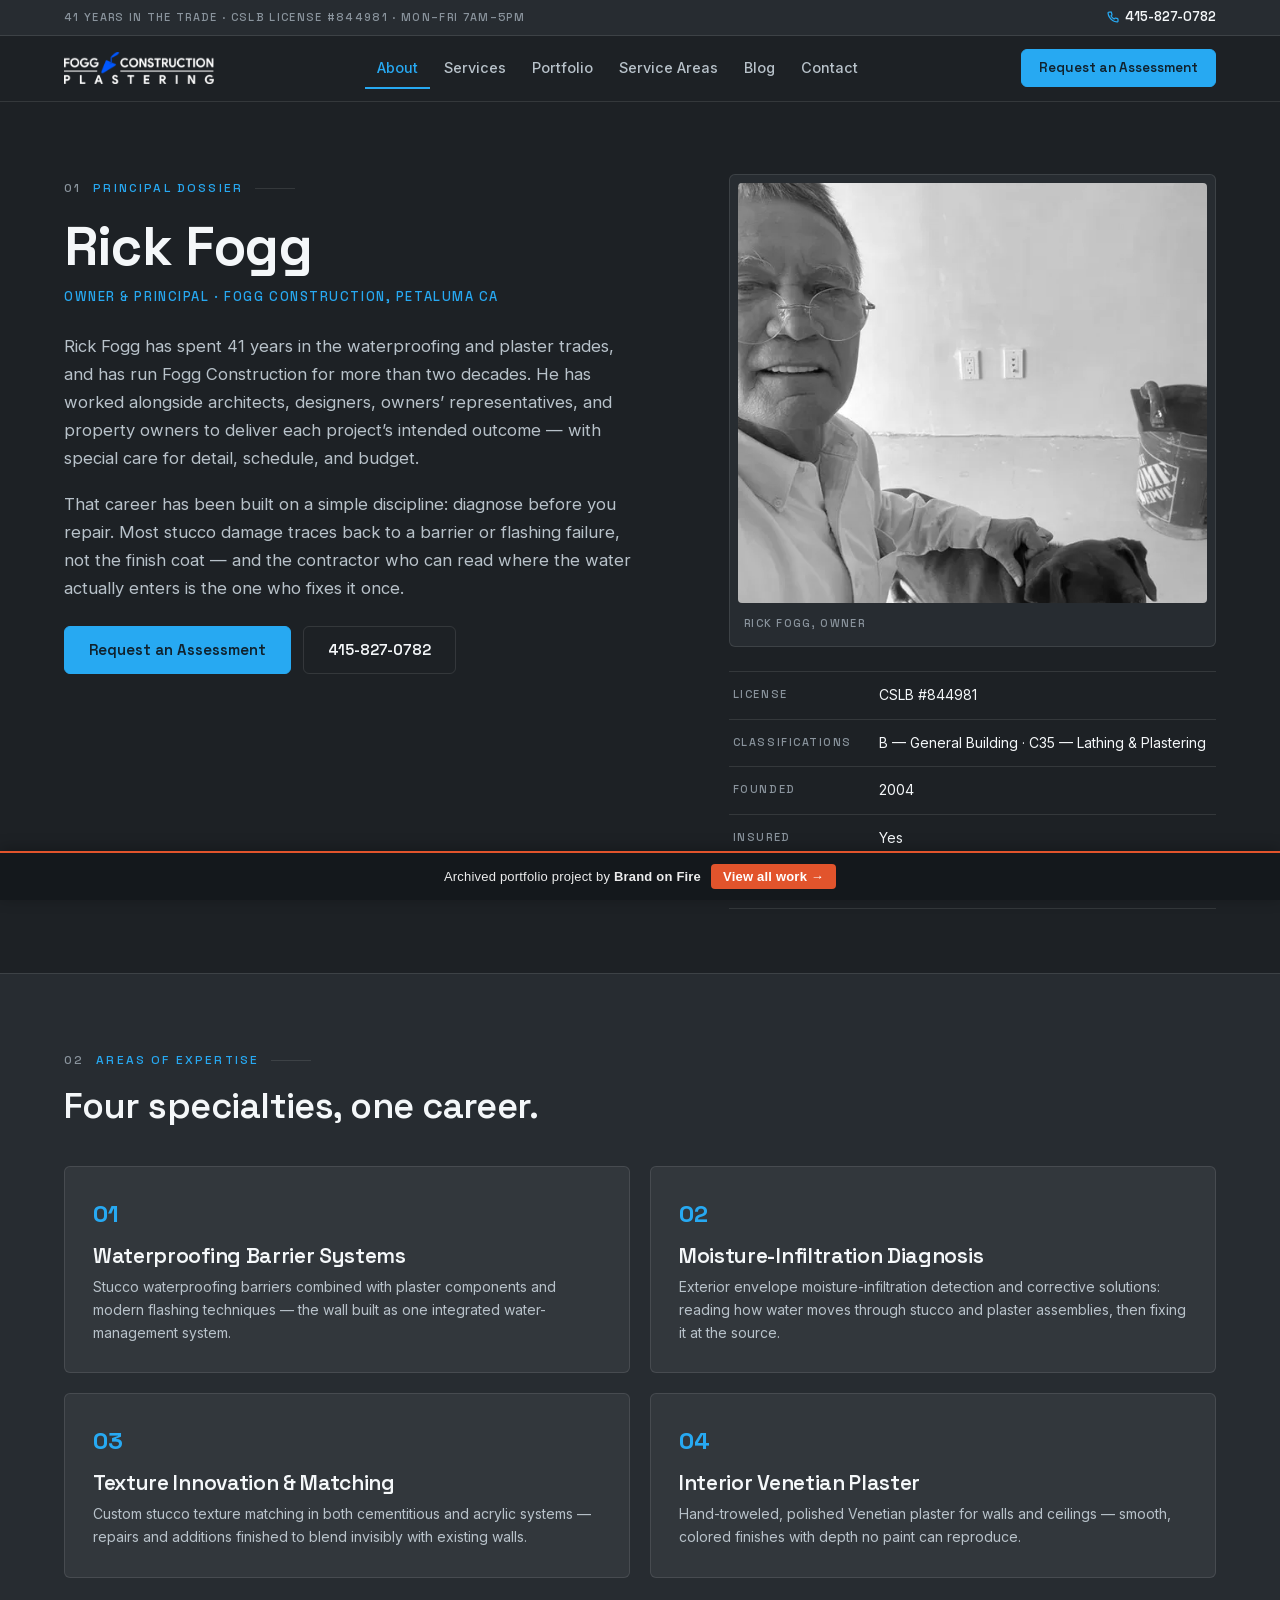
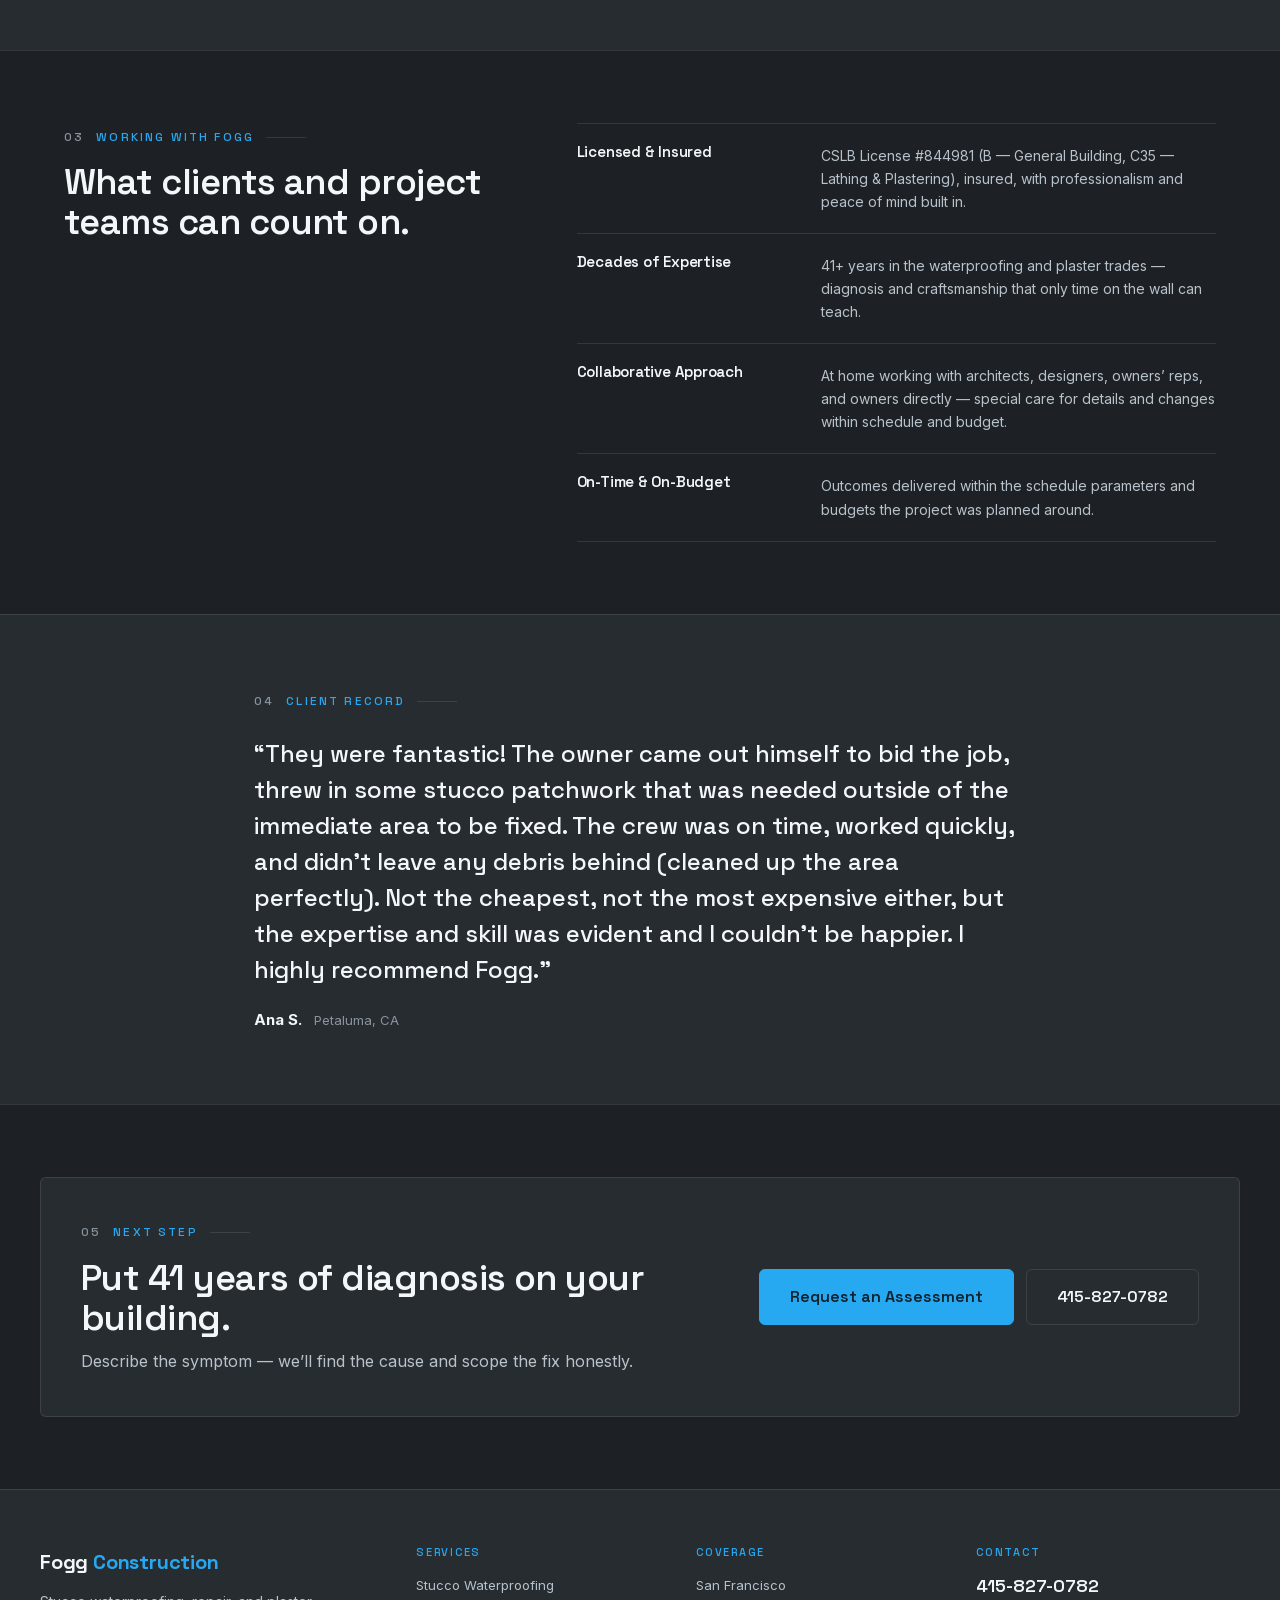
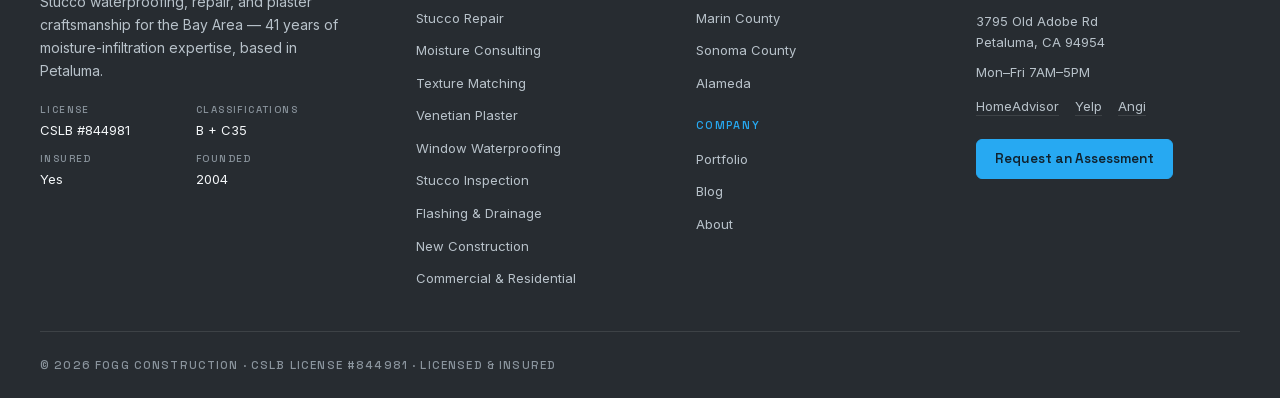
==== about/index.html @ 20ba847b "Lightweight pixel-faithful portfolio snapshot (used-CSS, WebP, no 3rd-party)" ====
<!doctype html><html lang="en" data-bofp="0"><head><meta charset="utf-8"><meta name="viewport" content="width=device-width,initial-scale=1"><title>About Rick Fogg — 41 Years in Waterproofing &amp; Plaster | Fogg Construction | Petaluma &amp; North Bay</title><meta name="description" content="Rick Fogg has spent 41 years in the waterproofing and plaster trades, leading Fogg Construction in Petaluma since 2004. CSLB #844981. Call 415-827-0782."><link rel="canonical" href="/about/"><meta name="robots" content="index, follow, max-image-preview:large, max-snippet:-1, max-video-preview:-1"><meta property="og:type" content="website"><meta property="og:title" content="About Rick Fogg — 41 Years in Waterproofing &amp; Plaster | Fogg Construction | Petaluma &amp; North Bay"><meta property="og:description" content="Rick Fogg has spent 41 years in the waterproofing and plaster trades, leading Fogg Construction in Petaluma since 2004. CSLB #844981. Call 415-827-0782."><meta property="og:url" content="/about/"><meta property="og:site_name" content="Fogg Construction"><meta property="og:image" content="/assets/images/og-default.jpg"><meta property="og:locale" content="en_US"><meta name="twitter:card" content="summary_large_image"><meta name="twitter:title" content="About Rick Fogg — 41 Years in Waterproofing &amp; Plaster | Fogg Construction | Petaluma &amp; North Bay"><meta name="twitter:description" content="Rick Fogg has spent 41 years in the waterproofing and plaster trades, leading Fogg Construction in Petaluma since 2004. CSLB #844981. Call 415-827-0782."><meta name="twitter:image" content="/assets/images/og-default.jpg"><meta name="geo.region" content="US-CA"><meta name="geo.placename" content="Petaluma, Sonoma County, CA"><meta name="geo.position" content="38.253215;-122.567448"><meta name="ICBM" content="38.253215, -122.567448"><link rel="icon" type="image/svg+xml" href="/favicon.svg"><link rel="icon" type="image/png" href="/favicon.png"><link rel="apple-touch-icon" href="/favicon.png"><link rel="manifest" href="/manifest.json"><meta name="theme-color" content="#32373c"><link rel="stylesheet" href="../style.css"><style>[data-bofp="0"]{background-color:#1d2125!important}[data-bofp="1"]{background-color:#1d2125!important;color:#b8c2ca!important}[data-bofp="2"]{background-color:#1d2125!important;color:#b8c2ca!important}[data-bofp="3"]{background-color:#1d2125!important;color:#b8c2ca!important}[data-bofp="4"]{background-color:#272c31!important;color:#b8c2ca!important}[data-bofp="5"]{background-color:#272c31!important;color:#b8c2ca!important}[data-bofp="6"]{background-color:#272c31!important;color:#b8c2ca!important}[data-bofp="7"]{background-color:#272c31!important;color:#b8c2ca!important}</style><meta name="robots" content="noindex, nofollow"></head> <body data-bofp="1"> <a class="sr-only" href="#content">Skip to content</a> <header class="hb" id="hb" data-astro-cid-hc4cwfqd="" data-bofp="2"> <div class="hb-util" data-astro-cid-hc4cwfqd=""> <div class="hb-util-inner" data-astro-cid-hc4cwfqd=""> <p class="hb-util-meta" data-astro-cid-hc4cwfqd="">41 Years in the Trade · CSLB License #844981 · Mon–Fri 7AM–5PM</p> <a class="hb-util-phone" href="tel:+14158270782" data-astro-cid-hc4cwfqd=""> <svg width="12" height="12" viewBox="0 0 24 24" fill="none" stroke="currentColor" stroke-width="2.5" aria-hidden="true" data-astro-cid-hc4cwfqd=""><path d="M22 16.92v3a2 2 0 0 1-2.18 2 19.79 19.79 0 0 1-8.63-3.07 19.5 19.5 0 0 1-6-6 19.79 19.79 0 0 1-3.07-8.67A2 2 0 0 1 4.11 2h3a2 2 0 0 1 2 1.72 12.84 12.84 0 0 0 .7 2.81 2 2 0 0 1-.45 2.11L8.09 9.91a16 16 0 0 0 6 6l1.27-1.27a2 2 0 0 1 2.11-.45 12.84 12.84 0 0 0 2.81.7A2 2 0 0 1 22 16.92z" data-astro-cid-hc4cwfqd=""></path></svg> 415-827-0782 </a> </div> </div> <div class="hb-main" data-astro-cid-hc4cwfqd="" data-bofp="3"> <div class="hb-inner" data-astro-cid-hc4cwfqd=""> <a href="../index.html" class="hb-logo" aria-label="Fogg Construction — home" data-astro-cid-hc4cwfqd=""> <img src="../_a/aed684697bbf.svg" alt="Fogg Construction" width="150" height="32" data-astro-cid-hc4cwfqd="" decoding="sync"> </a> <nav class="hb-nav" aria-label="Primary" data-astro-cid-hc4cwfqd=""> <a href="../about/index.html" class="is-active" aria-current="page" data-astro-cid-hc4cwfqd="">About</a><a href="../services/index.html" class="" data-astro-cid-hc4cwfqd="">Services</a><a href="../portfolio/index.html" class="" data-astro-cid-hc4cwfqd="">Portfolio</a><a href="../service-areas/index.html" class="" data-astro-cid-hc4cwfqd="">Service Areas</a><a href="../blog/index.html" class="" data-astro-cid-hc4cwfqd="">Blog</a><a href="../contact/index.html" class="" data-astro-cid-hc4cwfqd="">Contact</a> </nav> <a href="../contact/index.html" class="hb-cta b-btn b-btn--primary" data-astro-cid-hc4cwfqd="">Request an Assessment</a> <button class="hb-burger" id="hb-burger" aria-expanded="false" aria-controls="hb-mobile" aria-label="Open menu" data-astro-cid-hc4cwfqd=""> <span data-astro-cid-hc4cwfqd=""></span><span data-astro-cid-hc4cwfqd=""></span><span data-astro-cid-hc4cwfqd=""></span> </button> </div> </div> <nav class="hb-mobile" id="hb-mobile" hidden="" aria-label="Mobile" data-astro-cid-hc4cwfqd=""> <a href="../index.html" data-astro-cid-hc4cwfqd="">Home</a> <a href="../about/index.html" data-astro-cid-hc4cwfqd="">About</a> <a href="../services/index.html" data-astro-cid-hc4cwfqd="">Services</a> <a class="hb-mobile-sub" href="../services/stucco-waterproofing-moisture-barrier/index.html" data-astro-cid-hc4cwfqd="">· Stucco Waterproofing</a><a class="hb-mobile-sub" href="../services/stucco-repair-restoration/index.html" data-astro-cid-hc4cwfqd="">· Stucco Repair</a><a class="hb-mobile-sub" href="../services/moisture-infiltration-consulting/index.html" data-astro-cid-hc4cwfqd="">· Moisture Consulting</a><a class="hb-mobile-sub" href="../services/custom-stucco-texture-matching/index.html" data-astro-cid-hc4cwfqd="">· Texture Matching</a><a class="hb-mobile-sub" href="../services/venetian-plaster/index.html" data-astro-cid-hc4cwfqd="">· Venetian Plaster</a><a class="hb-mobile-sub" href="../services/window-installation-waterproofing/index.html" data-astro-cid-hc4cwfqd="">· Window Waterproofing</a><a class="hb-mobile-sub" href="#" data-astro-cid-hc4cwfqd="">· Stucco Inspection</a><a class="hb-mobile-sub" href="#" data-astro-cid-hc4cwfqd="">· Flashing &amp; Drainage</a><a class="hb-mobile-sub" href="#" data-astro-cid-hc4cwfqd="">· New Construction</a><a class="hb-mobile-sub" href="#" data-astro-cid-hc4cwfqd="">· Commercial &amp; Residential</a> <a href="../portfolio/index.html" data-astro-cid-hc4cwfqd="">Portfolio</a> <a href="../service-areas/index.html" data-astro-cid-hc4cwfqd="">Service Areas</a> <a href="../blog/index.html" data-astro-cid-hc4cwfqd="">Blog</a> <a href="../contact/index.html" data-astro-cid-hc4cwfqd="">Contact</a> <a class="hb-mobile-cta" href="../contact/index.html" data-astro-cid-hc4cwfqd="">Request an Assessment</a> <a class="hb-mobile-call" href="tel:+14158270782" data-astro-cid-hc4cwfqd="">Call 415-827-0782</a> </nav> </header> <main id="content"> <section class="ab-hero" data-astro-cid-kh7btl4r=""> <div class="b-container ab-hero-grid" data-astro-cid-kh7btl4r=""> <div class="ab-hero-text" data-astro-cid-kh7btl4r=""> <span class="b-label" data-astro-cid-kh7btl4r=""><span class="b-label-num" data-astro-cid-kh7btl4r="">01</span> Principal Dossier</span> <h1 data-astro-cid-kh7btl4r="">Rick Fogg</h1> <p class="ab-role" data-astro-cid-kh7btl4r="">Owner &amp; Principal · Fogg Construction, Petaluma CA</p> <p class="ab-bio" data-astro-cid-kh7btl4r="">Rick Fogg has spent 41 years in the waterproofing and plaster trades, and has run Fogg Construction for more than two decades. He has worked alongside architects, designers, owners’ representatives, and property owners to deliver each project’s intended outcome — with special care for detail, schedule, and budget.</p> <p class="ab-bio" data-astro-cid-kh7btl4r=""> That career has been built on a simple discipline: diagnose before you repair. Most stucco damage traces back to a barrier or flashing failure, not the finish coat — and the contractor who can read where the water actually enters is the one who fixes it once. </p> <div class="ab-hero-actions" data-astro-cid-kh7btl4r=""> <a href="../contact/index.html" class="b-btn b-btn--primary" data-astro-cid-kh7btl4r="">Request an Assessment</a> <a href="tel:+14158270782" class="b-btn b-btn--ghost" data-astro-cid-kh7btl4r="">415-827-0782</a> </div> </div> <div class="ab-hero-side" data-astro-cid-kh7btl4r=""> <figure class="ab-photo b-mono" data-astro-cid-kh7btl4r=""> <img src="../_a/152cc0440d36.webp" alt="Rick Fogg, owner of Fogg Construction, on a job site with his dog in front of a freshly plastered wall" fetchpriority="high" data-astro-cid-kh7btl4r="true" decoding="sync" width="591" height="782"> <figcaption data-astro-cid-kh7btl4r="">Rick Fogg, owner</figcaption> </figure> <dl class="ab-record" data-astro-cid-kh7btl4r=""> <div class="ab-record-row" data-astro-cid-kh7btl4r=""> <dt data-astro-cid-kh7btl4r="">License</dt> <dd data-astro-cid-kh7btl4r="">CSLB #844981</dd> </div><div class="ab-record-row" data-astro-cid-kh7btl4r=""> <dt data-astro-cid-kh7btl4r="">Classifications</dt> <dd data-astro-cid-kh7btl4r="">B — General Building · C35 — Lathing &amp; Plastering</dd> </div><div class="ab-record-row" data-astro-cid-kh7btl4r=""> <dt data-astro-cid-kh7btl4r="">Founded</dt> <dd data-astro-cid-kh7btl4r="">2004</dd> </div><div class="ab-record-row" data-astro-cid-kh7btl4r=""> <dt data-astro-cid-kh7btl4r="">Insured</dt> <dd data-astro-cid-kh7btl4r="">Yes</dd> </div><div class="ab-record-row" data-astro-cid-kh7btl4r=""> <dt data-astro-cid-kh7btl4r="">Hours</dt> <dd data-astro-cid-kh7btl4r="">Mon–Fri 7AM–5PM</dd> </div> </dl> </div> </div> </section> <section class="b-section b-section--line b-section--panel" data-astro-cid-kh7btl4r="" data-bofp="4"> <div class="b-container" data-astro-cid-kh7btl4r=""> <div class="b-sec-head" data-astro-cid-kh7btl4r=""> <span class="b-label" data-astro-cid-kh7btl4r=""><span class="b-label-num" data-astro-cid-kh7btl4r="">02</span> Areas of Expertise</span> <h2 data-astro-cid-kh7btl4r="">Four specialties, one career.</h2> </div> <div class="ab-exp-grid" data-astro-cid-kh7btl4r=""> <article class="ab-exp" data-astro-cid-kh7btl4r=""> <span class="ab-exp-num" data-astro-cid-kh7btl4r="">01</span> <h3 data-astro-cid-kh7btl4r="">Waterproofing Barrier Systems</h3> <p data-astro-cid-kh7btl4r="">Stucco waterproofing barriers combined with plaster components and modern flashing techniques — the wall built as one integrated water-management system.</p> </article><article class="ab-exp" data-astro-cid-kh7btl4r=""> <span class="ab-exp-num" data-astro-cid-kh7btl4r="">02</span> <h3 data-astro-cid-kh7btl4r="">Moisture-Infiltration Diagnosis</h3> <p data-astro-cid-kh7btl4r="">Exterior envelope moisture-infiltration detection and corrective solutions: reading how water moves through stucco and plaster assemblies, then fixing it at the source.</p> </article><article class="ab-exp" data-astro-cid-kh7btl4r=""> <span class="ab-exp-num" data-astro-cid-kh7btl4r="">03</span> <h3 data-astro-cid-kh7btl4r="">Texture Innovation &amp; Matching</h3> <p data-astro-cid-kh7btl4r="">Custom stucco texture matching in both cementitious and acrylic systems — repairs and additions finished to blend invisibly with existing walls.</p> </article><article class="ab-exp" data-astro-cid-kh7btl4r=""> <span class="ab-exp-num" data-astro-cid-kh7btl4r="">04</span> <h3 data-astro-cid-kh7btl4r="">Interior Venetian Plaster</h3> <p data-astro-cid-kh7btl4r="">Hand-troweled, polished Venetian plaster for walls and ceilings — smooth, colored finishes with depth no paint can reproduce.</p> </article> </div> </div> </section> <section class="b-section b-section--line" data-astro-cid-kh7btl4r=""> <div class="b-container ab-why-grid" data-astro-cid-kh7btl4r=""> <div class="ab-why-intro" data-astro-cid-kh7btl4r=""> <span class="b-label" data-astro-cid-kh7btl4r=""><span class="b-label-num" data-astro-cid-kh7btl4r="">03</span> Working With Fogg</span> <h2 data-astro-cid-kh7btl4r="">What clients and project teams can count on.</h2> </div> <div class="ab-why-rows" data-astro-cid-kh7btl4r=""> <div class="ab-why-row" data-astro-cid-kh7btl4r=""> <h3 data-astro-cid-kh7btl4r="">Licensed &amp; Insured</h3> <p data-astro-cid-kh7btl4r="">CSLB License #844981 (B — General Building, C35 — Lathing &amp; Plastering), insured, with professionalism and peace of mind built in.</p> </div><div class="ab-why-row" data-astro-cid-kh7btl4r=""> <h3 data-astro-cid-kh7btl4r="">Decades of Expertise</h3> <p data-astro-cid-kh7btl4r="">41+ years in the waterproofing and plaster trades — diagnosis and craftsmanship that only time on the wall can teach.</p> </div><div class="ab-why-row" data-astro-cid-kh7btl4r=""> <h3 data-astro-cid-kh7btl4r="">Collaborative Approach</h3> <p data-astro-cid-kh7btl4r="">At home working with architects, designers, owners’ reps, and owners directly — special care for details and changes within schedule and budget.</p> </div><div class="ab-why-row" data-astro-cid-kh7btl4r=""> <h3 data-astro-cid-kh7btl4r="">On-Time &amp; On-Budget</h3> <p data-astro-cid-kh7btl4r="">Outcomes delivered within the schedule parameters and budgets the project was planned around.</p> </div> </div> </div> </section> <section class="b-section b-section--line b-section--panel" data-astro-cid-kh7btl4r="" data-bofp="5"> <div class="b-narrow" data-astro-cid-kh7btl4r=""> <span class="b-label" data-astro-cid-kh7btl4r=""><span class="b-label-num" data-astro-cid-kh7btl4r="">04</span> Client Record</span> <figure class="ab-quote" data-astro-cid-kh7btl4r=""> <blockquote data-astro-cid-kh7btl4r="">“They were fantastic! The owner came out himself to bid the job, threw in some stucco patchwork that was needed outside of the immediate area to be fixed. The crew was on time, worked quickly, and didn’t leave any debris behind (cleaned up the area perfectly). Not the cheapest, not the most expensive either, but the expertise and skill was evident and I couldn’t be happier. I highly recommend Fogg.”</blockquote> <figcaption data-astro-cid-kh7btl4r=""> <strong data-astro-cid-kh7btl4r="">Ana S.</strong> <span data-astro-cid-kh7btl4r="">Petaluma, CA</span> </figcaption> </figure> </div> </section> <section class="b-section b-section--line" data-astro-cid-kh7btl4r=""> <div class="b-container ab-cta" data-astro-cid-kh7btl4r="" data-bofp="6"> <div data-astro-cid-kh7btl4r=""> <span class="b-label" data-astro-cid-kh7btl4r=""><span class="b-label-num" data-astro-cid-kh7btl4r="">05</span> Next Step</span> <h2 data-astro-cid-kh7btl4r="">Put 41 years of diagnosis on your building.</h2> <p data-astro-cid-kh7btl4r="">Describe the symptom — we’ll find the cause and scope the fix honestly.</p> </div> <div class="ab-cta-actions" data-astro-cid-kh7btl4r=""> <a href="../contact/index.html" class="b-btn b-btn--primary b-btn--lg" data-astro-cid-kh7btl4r="">Request an Assessment</a> <a href="tel:+14158270782" class="b-btn b-btn--ghost b-btn--lg" data-astro-cid-kh7btl4r="">415-827-0782</a> </div> </div> </section> </main> <footer class="fb" data-astro-cid-l6v3njuw=""> <div class="fb-main" data-astro-cid-l6v3njuw="" data-bofp="7"> <div class="fb-grid" data-astro-cid-l6v3njuw=""> <div class="fb-brand" data-astro-cid-l6v3njuw=""> <span class="fb-name" data-astro-cid-l6v3njuw="">Fogg <em data-astro-cid-l6v3njuw="">Construction</em></span> <p data-astro-cid-l6v3njuw="">Stucco waterproofing, repair, and plaster craftsmanship for the Bay Area — 41 years of moisture-infiltration expertise, based in Petaluma.</p> <dl class="fb-cred" data-astro-cid-l6v3njuw=""> <div data-astro-cid-l6v3njuw=""><dt data-astro-cid-l6v3njuw="">License</dt><dd data-astro-cid-l6v3njuw="">CSLB #844981</dd></div> <div data-astro-cid-l6v3njuw=""><dt data-astro-cid-l6v3njuw="">Classifications</dt><dd data-astro-cid-l6v3njuw="">B + C35</dd></div> <div data-astro-cid-l6v3njuw=""><dt data-astro-cid-l6v3njuw="">Insured</dt><dd data-astro-cid-l6v3njuw="">Yes</dd></div> <div data-astro-cid-l6v3njuw=""><dt data-astro-cid-l6v3njuw="">Founded</dt><dd data-astro-cid-l6v3njuw="">2004</dd></div> </dl> </div> <div class="fb-col" data-astro-cid-l6v3njuw=""> <h4 data-astro-cid-l6v3njuw="">Services</h4> <ul data-astro-cid-l6v3njuw=""> <li data-astro-cid-l6v3njuw=""><a href="../services/stucco-waterproofing-moisture-barrier/index.html" data-astro-cid-l6v3njuw="">Stucco Waterproofing</a></li><li data-astro-cid-l6v3njuw=""><a href="../services/stucco-repair-restoration/index.html" data-astro-cid-l6v3njuw="">Stucco Repair</a></li><li data-astro-cid-l6v3njuw=""><a href="../services/moisture-infiltration-consulting/index.html" data-astro-cid-l6v3njuw="">Moisture Consulting</a></li><li data-astro-cid-l6v3njuw=""><a href="../services/custom-stucco-texture-matching/index.html" data-astro-cid-l6v3njuw="">Texture Matching</a></li><li data-astro-cid-l6v3njuw=""><a href="../services/venetian-plaster/index.html" data-astro-cid-l6v3njuw="">Venetian Plaster</a></li><li data-astro-cid-l6v3njuw=""><a href="../services/window-installation-waterproofing/index.html" data-astro-cid-l6v3njuw="">Window Waterproofing</a></li><li data-astro-cid-l6v3njuw=""><a href="#" data-astro-cid-l6v3njuw="">Stucco Inspection</a></li><li data-astro-cid-l6v3njuw=""><a href="#" data-astro-cid-l6v3njuw="">Flashing &amp; Drainage</a></li><li data-astro-cid-l6v3njuw=""><a href="#" data-astro-cid-l6v3njuw="">New Construction</a></li><li data-astro-cid-l6v3njuw=""><a href="#" data-astro-cid-l6v3njuw="">Commercial &amp; Residential</a></li> </ul> </div> <div class="fb-col" data-astro-cid-l6v3njuw=""> <h4 data-astro-cid-l6v3njuw="">Coverage</h4> <ul data-astro-cid-l6v3njuw=""> <li data-astro-cid-l6v3njuw=""><a href="#" data-astro-cid-l6v3njuw="">San Francisco</a></li><li data-astro-cid-l6v3njuw=""><a href="#" data-astro-cid-l6v3njuw="">Marin County</a></li><li data-astro-cid-l6v3njuw=""><a href="#" data-astro-cid-l6v3njuw="">Sonoma County</a></li><li data-astro-cid-l6v3njuw=""><a href="#" data-astro-cid-l6v3njuw="">Alameda</a></li> </ul> <h4 class="fb-col-h2" data-astro-cid-l6v3njuw="">Company</h4> <ul data-astro-cid-l6v3njuw=""> <li data-astro-cid-l6v3njuw=""><a href="../portfolio/index.html" data-astro-cid-l6v3njuw="">Portfolio</a></li> <li data-astro-cid-l6v3njuw=""><a href="../blog/index.html" data-astro-cid-l6v3njuw="">Blog</a></li> <li data-astro-cid-l6v3njuw=""><a href="../about/index.html" data-astro-cid-l6v3njuw="">About</a></li> </ul> </div> <div class="fb-col" data-astro-cid-l6v3njuw=""> <h4 data-astro-cid-l6v3njuw="">Contact</h4> <p class="fb-phone" data-astro-cid-l6v3njuw=""><a href="tel:+14158270782" data-astro-cid-l6v3njuw="">415-827-0782</a></p> <p data-astro-cid-l6v3njuw="">3795 Old Adobe Rd<br data-astro-cid-l6v3njuw="">Petaluma, CA 94954</p> <p data-astro-cid-l6v3njuw="">Mon–Fri 7AM–5PM</p> <ul class="fb-profiles" data-astro-cid-l6v3njuw=""> <li data-astro-cid-l6v3njuw=""><a href="https://www.homeadvisor.com/rated.FoggConstruction.51681976.html" rel="noopener" target="_blank" data-astro-cid-l6v3njuw="">HomeAdvisor</a></li><li data-astro-cid-l6v3njuw=""><a href="https://www.yelp.com/biz/fogg-construction-stucco-santa-rosa" rel="noopener" target="_blank" data-astro-cid-l6v3njuw="">Yelp</a></li><li data-astro-cid-l6v3njuw=""><a href="https://www.angi.com/companylist/us/ca/petaluma/fogg-construction-reviews-9146171.htm" rel="noopener" target="_blank" data-astro-cid-l6v3njuw="">Angi</a></li> </ul> <a class="fb-cta b-btn b-btn--primary" href="../contact/index.html" data-astro-cid-l6v3njuw="">Request an Assessment</a> </div> </div> <div class="fb-bottom" data-astro-cid-l6v3njuw=""> <span data-astro-cid-l6v3njuw="">© 2026 Fogg Construction · CSLB License #844981 · Licensed &amp; Insured</span> </div> </div> </footer><!-- bof-portfolio-bar --><a href="https://brandonfire.com/portfolio/" id="bof-portfolio-bar" rel="noopener" style="position:fixed;left:0;right:0;bottom:0;z-index:2147483647;display:flex;align-items:center;justify-content:center;gap:10px;flex-wrap:wrap;background:#14181c;color:#ffffff !important;font-family:-apple-system,BlinkMacSystemFont,'Segoe UI',Roboto,Helvetica,Arial,sans-serif;font-size:13px;font-weight:500;line-height:1;letter-spacing:.2px;padding:11px 16px;text-decoration:none !important;box-shadow:0 -2px 14px rgba(0,0,0,.28);border-top:2px solid #e2542c;box-sizing:border-box;"><span style="opacity:.92;color:#fff;">Archived portfolio project by <strong style="font-weight:700;color:#fff;">Brand&nbsp;on&nbsp;Fire</strong></span><span style="background:#e2542c;color:#fff;padding:6px 12px;border-radius:4px;font-weight:600;white-space:nowrap;">View&nbsp;all&nbsp;work&nbsp;&rarr;</span></a><!-- /bof-portfolio-bar --></body></html>
---- style.css ----
.contact-form[data-astro-cid-6vgcpqee]{display:flex;flex-direction:column;gap:1.25rem}.form-grid[data-astro-cid-6vgcpqee]{display:grid;grid-template-columns:1fr 1fr;gap:1rem}.field[data-astro-cid-6vgcpqee]{display:flex;flex-direction:column;gap:.375rem}.field--full[data-astro-cid-6vgcpqee]{grid-column:span 2}.field__label[data-astro-cid-6vgcpqee]{font-size:.8125rem;font-weight:600;text-transform:uppercase;letter-spacing:.05em}.field__label[data-astro-cid-6vgcpqee] abbr[data-astro-cid-6vgcpqee]{border:currentcolor;border-image:initial;text-decoration:none}.field[data-astro-cid-6vgcpqee] input[data-astro-cid-6vgcpqee],.field[data-astro-cid-6vgcpqee] select[data-astro-cid-6vgcpqee],.field[data-astro-cid-6vgcpqee] textarea[data-astro-cid-6vgcpqee]{font-family:inherit;font-size:1rem;padding:.75rem 1rem;border:1.5px solid rgba(127,127,127,.35);border-radius:6px;background:#fff;color:#222;transition:border-color .15s}.field[data-astro-cid-6vgcpqee] input[data-astro-cid-6vgcpqee]:focus,.field[data-astro-cid-6vgcpqee] select[data-astro-cid-6vgcpqee]:focus,.field[data-astro-cid-6vgcpqee] textarea[data-astro-cid-6vgcpqee]:focus{outline:0;border-color:currentcolor}.field__error[data-astro-cid-6vgcpqee]{font-size:.8125rem;color:#c0392b;min-height:1em}.form-note[data-astro-cid-6vgcpqee]{font-size:.8125rem;opacity:.75;margin:0}.hp[data-astro-cid-6vgcpqee]{position:absolute;left:-9999px}.contact-form--compact[data-astro-cid-6vgcpqee] .form-grid[data-astro-cid-6vgcpqee]{grid-template-columns:1fr}.contact-form--compact[data-astro-cid-6vgcpqee] .field--full[data-astro-cid-6vgcpqee]{grid-column:span 1}@media (max-width:640px){.form-grid[data-astro-cid-6vgcpqee]{grid-template-columns:1fr}.field--full[data-astro-cid-6vgcpqee]{grid-column:span 1}}.hb[data-astro-cid-hc4cwfqd]{position:sticky;top:0;z-index:90;background:var(--b-bg)}.hb-util[data-astro-cid-hc4cwfqd]{background:var(--b-panel);border-bottom:1px solid var(--b-line)}.hb-util-inner[data-astro-cid-hc4cwfqd]{max-width:1200px;margin:0 auto;padding:.4375rem 1.5rem;display:flex;justify-content:space-between;align-items:center;gap:1rem}.hb-util-meta[data-astro-cid-hc4cwfqd]{margin:0;font-family:"Space Grotesk",sans-serif;font-weight:500;font-size:.6875rem;letter-spacing:.12em;text-transform:uppercase;color:var(--b-mute)}.hb-util-phone[data-astro-cid-hc4cwfqd]{display:inline-flex;align-items:center;gap:.4rem;font-family:"Space Grotesk",sans-serif;font-weight:600;font-size:.8125rem;color:var(--b-ink);text-decoration:none;white-space:nowrap}.hb-util-phone[data-astro-cid-hc4cwfqd] svg[data-astro-cid-hc4cwfqd],.hb-util-phone[data-astro-cid-hc4cwfqd]:hover{color:var(--b-cyan)}.hb-main[data-astro-cid-hc4cwfqd]{background:var(--b-bg);border-bottom:1px solid var(--b-line);transition:box-shadow .2s}.hb[data-astro-cid-hc4cwfqd].is-scrolled .hb-main[data-astro-cid-hc4cwfqd]{box-shadow:rgba(0,0,0,.35) 0 8px 24px}.hb-inner[data-astro-cid-hc4cwfqd]{max-width:1200px;margin:0 auto;padding:.75rem 1.5rem;display:flex;align-items:center;gap:1.5rem}.hb-logo[data-astro-cid-hc4cwfqd]{display:inline-flex;align-items:center;text-decoration:none}.hb-logo-chip[data-astro-cid-hc4cwfqd]{display:inline-flex;align-items:center;background:#fff;border-radius:var(--b-radius);padding:.3125rem .625rem}.hb-logo-chip[data-astro-cid-hc4cwfqd] img[data-astro-cid-hc4cwfqd]{display:block;width:140px;height:auto}.hb-logo-text[data-astro-cid-hc4cwfqd]{font-family:"Space Grotesk",sans-serif;font-weight:700;font-size:1.25rem;color:var(--b-ink);letter-spacing:-.01em}.hb-logo-text[data-astro-cid-hc4cwfqd] em[data-astro-cid-hc4cwfqd]{font-style:normal;color:var(--b-cyan)}.hb-nav[data-astro-cid-hc4cwfqd]{flex:1 1 0%;display:flex;justify-content:center;gap:.125rem}.hb-nav[data-astro-cid-hc4cwfqd] a[data-astro-cid-hc4cwfqd]{color:var(--b-ink-soft);text-decoration:none;padding:.5rem .75rem;font-size:.9rem;font-weight:500;border-radius:4px;border-bottom:2px solid transparent;transition:color .15s,background .15s}.hb-nav[data-astro-cid-hc4cwfqd] a[data-astro-cid-hc4cwfqd]:hover{color:var(--b-ink);background:var(--b-panel)}.hb-nav[data-astro-cid-hc4cwfqd] a[data-astro-cid-hc4cwfqd].is-active{color:var(--b-cyan);border-bottom-color:var(--b-cyan);border-radius:4px 4px 0 0}.hb-cta[data-astro-cid-hc4cwfqd]{padding:.625rem 1.0625rem;font-size:.84375rem;white-space:nowrap}.hb-burger[data-astro-cid-hc4cwfqd]{display:none;flex-direction:column;gap:4px;padding:.625rem;background:0 0;border:1px solid var(--b-line);border-radius:var(--b-radius);cursor:pointer;margin-left:auto}.hb-burger[data-astro-cid-hc4cwfqd] span[data-astro-cid-hc4cwfqd]{display:block;width:20px;height:2px;background:var(--b-ink)}.hb-mobile[data-astro-cid-hc4cwfqd]{background:var(--b-panel);border-bottom:1px solid var(--b-line);padding:.75rem 1.5rem 1.25rem;display:flex;flex-direction:column;max-height:calc(-110px + 100vh);overflow-y:auto}.hb-mobile[data-astro-cid-hc4cwfqd][hidden]{display:none!important}.hb-mobile[data-astro-cid-hc4cwfqd] a[data-astro-cid-hc4cwfqd]{color:var(--b-ink);text-decoration:none;padding:.8125rem 0;font-size:.9375rem;font-weight:500;border-bottom:1px solid var(--b-line)}.hb-mobile-sub[data-astro-cid-hc4cwfqd]{padding-left:1rem!important;font-weight:400!important;color:var(--b-ink-soft)!important;font-size:.8125rem!important}.hb-mobile-cta[data-astro-cid-hc4cwfqd]{background:var(--b-cyan);text-align:center;margin-top:.875rem;border-radius:var(--b-radius);font-family:"Space Grotesk",sans-serif;color:var(--b-btn-ink)!important;padding:.9375rem 1rem!important;border-bottom:0!important;font-weight:600!important}.hb-mobile-call[data-astro-cid-hc4cwfqd]{text-align:center;margin-top:.625rem;border-radius:var(--b-radius);padding:.875rem 1rem!important;border-bottom:1px solid var(--b-line)!important}@media (max-width:1080px){.hb-cta[data-astro-cid-hc4cwfqd],.hb-nav[data-astro-cid-hc4cwfqd]{display:none}.hb-burger[data-astro-cid-hc4cwfqd]{display:flex}}@media (max-width:620px){.hb-util-meta[data-astro-cid-hc4cwfqd]{font-size:.625rem;letter-spacing:.08em}}@media (max-width:440px){.hb-util-meta[data-astro-cid-hc4cwfqd]{display:none}.hb-util-inner[data-astro-cid-hc4cwfqd]{justify-content:flex-end}}.fb-main[data-astro-cid-l6v3njuw]{background:var(--b-panel);border-top:1px solid var(--b-line);padding:3.5rem 1.5rem 1.5rem}.fb-grid[data-astro-cid-l6v3njuw]{max-width:1200px;margin:0 auto;display:grid;grid-template-columns:1.4fr 1fr 1fr 1.1fr;gap:2.5rem;padding-bottom:2.5rem;border-bottom:1px solid var(--b-line)}.fb-name[data-astro-cid-l6v3njuw]{display:block;font-family:"Space Grotesk",sans-serif;font-weight:700;font-size:1.25rem;color:var(--b-ink);letter-spacing:-.01em;margin-bottom:.75rem}.fb-name[data-astro-cid-l6v3njuw] em[data-astro-cid-l6v3njuw]{font-style:normal;color:var(--b-cyan)}.fb-brand[data-astro-cid-l6v3njuw] p[data-astro-cid-l6v3njuw]{font-size:.875rem;line-height:1.65;color:var(--b-ink-soft);margin:0 0 1.25rem;max-width:34ch}.fb-cred[data-astro-cid-l6v3njuw]{display:grid;grid-template-columns:repeat(2,auto);gap:.625rem 1.5rem;max-width:300px;margin:0}.fb-cred[data-astro-cid-l6v3njuw] dt[data-astro-cid-l6v3njuw]{font-family:"Space Grotesk",sans-serif;font-weight:500;font-size:.625rem;letter-spacing:.14em;text-transform:uppercase;color:var(--b-mute)}.fb-cred[data-astro-cid-l6v3njuw] dd[data-astro-cid-l6v3njuw]{color:var(--b-ink);margin:.125rem 0 0;font-size:.8125rem}.fb-col[data-astro-cid-l6v3njuw] h4[data-astro-cid-l6v3njuw]{font-family:"Space Grotesk",sans-serif;font-weight:500;font-size:.6875rem;letter-spacing:.16em;text-transform:uppercase;color:var(--b-cyan);margin-bottom:.875rem}.fb-col-h2[data-astro-cid-l6v3njuw]{margin-top:1.5rem}.fb-col[data-astro-cid-l6v3njuw] ul[data-astro-cid-l6v3njuw]{list-style:none;padding:0;margin:0;display:flex;flex-direction:column;gap:.4375rem}.fb-col[data-astro-cid-l6v3njuw] ul[data-astro-cid-l6v3njuw] li[data-astro-cid-l6v3njuw] a[data-astro-cid-l6v3njuw]{color:var(--b-ink-soft);font-size:.8125rem;text-decoration:none;transition:color .15s}.fb-col[data-astro-cid-l6v3njuw] ul[data-astro-cid-l6v3njuw] li[data-astro-cid-l6v3njuw] a[data-astro-cid-l6v3njuw]:hover{color:var(--b-cyan)}.fb-col[data-astro-cid-l6v3njuw] p[data-astro-cid-l6v3njuw]{font-size:.8125rem;line-height:1.6;margin:0 0 .625rem;color:var(--b-ink-soft)}.fb-phone[data-astro-cid-l6v3njuw] a[data-astro-cid-l6v3njuw]{font-family:"Space Grotesk",sans-serif;font-weight:600;font-size:1.125rem;color:var(--b-ink);text-decoration:none}.fb-phone[data-astro-cid-l6v3njuw] a[data-astro-cid-l6v3njuw]:hover{color:var(--b-cyan)}.fb-profiles[data-astro-cid-l6v3njuw]{flex-direction:row!important;gap:1rem!important;margin-bottom:1.25rem!important}.fb-profiles[data-astro-cid-l6v3njuw] li[data-astro-cid-l6v3njuw] a[data-astro-cid-l6v3njuw]{color:var(--b-ink);border-bottom:1px solid var(--b-line);padding-bottom:1px}.fb-cta[data-astro-cid-l6v3njuw]{padding:.6875rem 1.125rem;font-size:.84375rem}.fb-bottom[data-astro-cid-l6v3njuw]{max-width:1200px;margin:0 auto;padding-top:1.5rem;font-family:"Space Grotesk",sans-serif;font-weight:500;font-size:.71875rem;letter-spacing:.1em;text-transform:uppercase;color:var(--b-mute)}@media (max-width:980px){.fb-grid[data-astro-cid-l6v3njuw]{grid-template-columns:1fr 1fr;gap:2rem}}*,::after,::before{box-sizing:border-box;margin:0;padding:0}[hidden]{display:none!important}html{font-size:16px;scroll-behavior:smooth;text-size-adjust:100%;background:var(--b-bg)}img,video{max-width:100%;height:auto;display:block}button{font-family:inherit;cursor:pointer;border:0;background:0 0}a{color:inherit;text-decoration:none}ol,ul{list-style:none}.sr-only{position:absolute;width:1px;height:1px;padding:0;margin:-1px;overflow:hidden;clip:rect(0,0,0,0);white-space:nowrap;border:0}:root{--b-bg:#1D2125;--b-panel:#272C31;--b-panel-2:#32373c;--b-ink:#F4F7F9;--b-ink-soft:#B8C2CA;--b-mute:#8A949D;--b-cyan:#27A9F2;--b-cyan-deep:#0693e3;--b-line:rgba(255,255,255,.1);--b-radius:6px;--b-btn-ink:#10222E}body{-webkit-font-smoothing:antialiased;line-height:1.6;background:var(--b-bg);color:var(--b-ink-soft);font-family:Inter,system-ui,-apple-system,sans-serif}h1,h2,h3,h4,h5{font-family:"Space Grotesk",Inter,system-ui,sans-serif;font-weight:600;color:var(--b-ink);letter-spacing:-.015em;line-height:1.12}h1{font-size:clamp(2.125rem,5vw,3.375rem);font-weight:700}h2{font-size:clamp(1.625rem,3.2vw,2.25rem)}h3{font-size:clamp(1.0625rem,2vw,1.3125rem)}p{line-height:1.7;color:var(--b-ink-soft)}.b-container{max-width:1200px;margin:0 auto;padding:0 1.5rem}.b-narrow{max-width:820px;margin:0 auto;padding:0 1.5rem}.b-section{padding:4.5rem 0}.b-section--line{border-top:1px solid var(--b-line)}.b-section--panel{background:var(--b-panel)}.b-label{display:inline-flex;align-items:center;gap:.75rem;font-family:"Space Grotesk",sans-serif;font-weight:500;font-size:.75rem;letter-spacing:.18em;text-transform:uppercase;color:var(--b-cyan)}.b-label .b-label-num{color:var(--b-mute)}.b-label::after{content:"";width:2.5rem;height:1px;background:var(--b-line)}.b-sec-head{margin-bottom:2.5rem}.b-sec-head h2{margin-top:.875rem}.b-sec-head p{margin-top:.75rem;max-width:62ch;color:var(--b-mute)}.b-btn,.btn{display:inline-flex;align-items:center;justify-content:center;gap:.5rem;padding:.875rem 1.5rem;font-family:"Space Grotesk",Inter,sans-serif;font-weight:600;font-size:.9375rem;border-radius:var(--b-radius);border:1px solid transparent;cursor:pointer;text-decoration:none;line-height:1.2;transition:background .15s,color .15s,border-color .15s,transform .15s}.b-btn--primary,.btn--primary{background:var(--b-cyan);color:var(--b-btn-ink);border-color:var(--b-cyan)}.b-btn--primary:hover,.btn--primary:hover{background:var(--b-cyan-deep);border-color:var(--b-cyan-deep);color:var(--b-btn-ink);transform:translateY(-1px)}.b-btn--ghost{background:0 0;color:var(--b-ink);border-color:var(--b-line)}.b-btn--ghost:hover{border-color:var(--b-cyan);color:var(--b-cyan)}.b-btn--lg,.btn--lg{padding:1.0625rem 1.875rem;font-size:1rem}.b-link{color:var(--b-cyan);font-weight:600;text-decoration:none}.b-link:hover{color:var(--b-ink)}.b-form-card{background:#f4f7f9;color:#1d2125;border-radius:var(--b-radius);border:1px solid rgba(255,255,255,.16);padding:2rem}.b-form-card .field__label{color:#32373c}.b-form-card .form-note{color:#4a545b;opacity:1}.b-form-card .field input:focus,.b-form-card .field select:focus,.b-form-card .field textarea:focus{border-color:var(--b-cyan-deep)}@media (max-width:600px){.b-form-card{padding:1.5rem 1.25rem}}.b-mono{display:block}.b-mono img{filter:grayscale(1) contrast(1.04);transition:filter .35s,transform .5s}.b-mono:focus-visible img,.b-mono:hover img{filter:grayscale(0) contrast(1)}[tabindex]:focus-visible,a:focus-visible,button:focus-visible,input:focus-visible,select:focus-visible,summary:focus-visible,textarea:focus-visible{outline:2px solid var(--b-cyan);outline-offset:2px}::selection{background:var(--b-cyan);color:var(--b-btn-ink)}.sr-only:focus{position:fixed;top:.75rem;left:.75rem;z-index:200;width:auto;height:auto;clip:auto;white-space:normal;padding:.625rem 1rem;background:var(--b-cyan);color:var(--b-btn-ink);font-weight:600;border-radius:var(--b-radius)}@media (max-width:700px){.fb-grid[data-astro-cid-l6v3njuw]{grid-template-columns:1fr}.b-section{padding:3.25rem 0}.b-container,.b-narrow{padding:0 1.25rem}}.hm-hero[data-astro-cid-j7pv25f6]{padding:4.5rem 0 4rem}.hm-hero-grid[data-astro-cid-j7pv25f6]{display:grid;grid-template-columns:1.08fr 1fr;gap:3.5rem;align-items:center}.hm-hero[data-astro-cid-j7pv25f6] h1[data-astro-cid-j7pv25f6]{margin:1.125rem 0 1.25rem;max-width:16ch}.hm-hero-lede[data-astro-cid-j7pv25f6]{font-size:1.0938rem;max-width:56ch;margin-bottom:2rem}.hm-hero-actions[data-astro-cid-j7pv25f6]{display:flex;gap:.75rem;flex-wrap:wrap}.hm-hero-visual[data-astro-cid-j7pv25f6]{margin:0;position:relative;border:1px solid var(--b-line);border-radius:var(--b-radius);padding:.5rem}.hm-hero-visual[data-astro-cid-j7pv25f6]::before{content:"";position:absolute;top:-1px;left:-1px;width:4rem;height:4rem;border-top:2px solid var(--b-cyan);border-left:2px solid var(--b-cyan);border-radius:var(--b-radius) 0 0 0;pointer-events:none}.hm-hero-visual[data-astro-cid-j7pv25f6]::after{content:"";position:absolute;bottom:-1px;right:-1px;width:4rem;height:4rem;border-bottom:2px solid var(--b-cyan);border-right:2px solid var(--b-cyan);border-radius:0 0 var(--b-radius) 0;pointer-events:none}.hm-hero-visual[data-astro-cid-j7pv25f6] img[data-astro-cid-j7pv25f6]{width:100%;height:100%;max-height:460px;object-fit:cover;border-radius:4px}.hm-creds[data-astro-cid-j7pv25f6]{border-top:1px solid var(--b-line);padding:0}.hm-creds-grid[data-astro-cid-j7pv25f6]{display:grid;grid-template-columns:repeat(4,1fr)}.hm-cred[data-astro-cid-j7pv25f6]{padding:1.75rem 1.5rem;border-left:1px solid var(--b-line);display:flex;flex-direction:column;gap:.375rem}.hm-cred[data-astro-cid-j7pv25f6]:last-child{border-right:1px solid var(--b-line)}.hm-cred-stat[data-astro-cid-j7pv25f6]{font-family:"Space Grotesk",sans-serif;font-weight:700;font-size:clamp(1.5rem,3vw,2.125rem);color:var(--b-ink);letter-spacing:-.01em}.hm-cred-label[data-astro-cid-j7pv25f6]{font-family:"Space Grotesk",sans-serif;font-weight:500;font-size:.6875rem;letter-spacing:.14em;text-transform:uppercase;color:var(--b-mute)}.hm-caps[data-astro-cid-j7pv25f6]{list-style:none;padding:0;margin:0;border-top:1px solid var(--b-line)}.hm-cap[data-astro-cid-j7pv25f6]{display:grid;grid-template-columns:4rem 1fr auto;gap:1.5rem;align-items:center;padding:1.25rem .75rem;border-bottom:1px solid var(--b-line);text-decoration:none;transition:background .15s}.hm-cap[data-astro-cid-j7pv25f6]:hover{background:var(--b-panel)}.hm-cap-num[data-astro-cid-j7pv25f6]{font-family:"Space Grotesk",sans-serif;font-weight:500;font-size:.875rem;color:var(--b-mute)}.hm-cap[data-astro-cid-j7pv25f6]:hover .hm-cap-num[data-astro-cid-j7pv25f6]{color:var(--b-cyan)}.hm-cap-body[data-astro-cid-j7pv25f6]{display:flex;flex-direction:column;gap:.25rem}.hm-cap-name[data-astro-cid-j7pv25f6]{font-family:"Space Grotesk",sans-serif;font-weight:600;font-size:1.0625rem;color:var(--b-ink)}.hm-cap-desc[data-astro-cid-j7pv25f6]{font-size:.84375rem;line-height:1.6;color:var(--b-mute);max-width:78ch}.hm-cap-arrow[data-astro-cid-j7pv25f6]{color:var(--b-mute);font-size:1.125rem;transition:color .15s,transform .15s}.hm-cap[data-astro-cid-j7pv25f6]:hover .hm-cap-arrow[data-astro-cid-j7pv25f6]{color:var(--b-cyan);transform:translate(3px)}.hm-cases[data-astro-cid-j7pv25f6]{display:grid;grid-template-columns:repeat(4,1fr);gap:1.25rem}.hm-case[data-astro-cid-j7pv25f6]{background:var(--b-panel-2);border:1px solid var(--b-line);border-radius:var(--b-radius);overflow:hidden;text-decoration:none;display:flex;flex-direction:column;transition:border-color .2s,transform .15s}.hm-case[data-astro-cid-j7pv25f6]:hover{border-color:var(--b-cyan);transform:translateY(-2px)}.hm-case-img[data-astro-cid-j7pv25f6]{aspect-ratio:4/3;overflow:hidden;background:var(--b-bg)}.hm-case-img[data-astro-cid-j7pv25f6] img[data-astro-cid-j7pv25f6]{width:100%;height:100%;object-fit:cover}.hm-case-img--empty[data-astro-cid-j7pv25f6]{background:repeating-linear-gradient(45deg,var(--b-panel-2),var(--b-panel-2) 8px,var(--b-panel) 8px,var(--b-panel) 16px)}.hm-case-body[data-astro-cid-j7pv25f6]{padding:1.25rem;display:flex;flex-direction:column;gap:.5rem;flex:1 1 0%}.hm-case-tag[data-astro-cid-j7pv25f6]{font-family:"Space Grotesk",sans-serif;font-weight:500;font-size:.65625rem;letter-spacing:.14em;text-transform:uppercase;color:var(--b-cyan)}.hm-case[data-astro-cid-j7pv25f6] h3[data-astro-cid-j7pv25f6]{font-size:1rem}.hm-case[data-astro-cid-j7pv25f6] p[data-astro-cid-j7pv25f6]{font-size:.8125rem;line-height:1.6;color:var(--b-ink-soft);flex:1 1 0%;margin:0}.hm-case[data-astro-cid-j7pv25f6] .b-link[data-astro-cid-j7pv25f6]{font-size:.8125rem}.hm-more[data-astro-cid-j7pv25f6]{text-align:center;margin-top:2.25rem}.hm-method[data-astro-cid-j7pv25f6]{display:grid;grid-template-columns:repeat(3,1fr);gap:0;border-top:1px solid var(--b-line);border-bottom:1px solid var(--b-line)}.hm-step[data-astro-cid-j7pv25f6]{padding:2rem 1.75rem 2.25rem;border-left:1px solid var(--b-line)}.hm-step[data-astro-cid-j7pv25f6]:last-child{border-right:1px solid var(--b-line)}.hm-step-num[data-astro-cid-j7pv25f6]{font-family:"Space Grotesk",sans-serif;font-weight:700;font-size:2rem;color:var(--b-cyan);display:block;margin-bottom:.75rem}.hm-step[data-astro-cid-j7pv25f6] h3[data-astro-cid-j7pv25f6]{margin-bottom:.625rem}.hm-step[data-astro-cid-j7pv25f6] p[data-astro-cid-j7pv25f6]{font-size:.875rem;line-height:1.65;margin:0}.hm-why-grid[data-astro-cid-j7pv25f6]{display:grid;grid-template-columns:1fr 1.4fr;gap:3.5rem;align-items:start}.hm-why-intro[data-astro-cid-j7pv25f6] h2[data-astro-cid-j7pv25f6]{margin-top:.875rem}.hm-why-rows[data-astro-cid-j7pv25f6]{display:flex;flex-direction:column;border-top:1px solid var(--b-line)}.hm-why-row[data-astro-cid-j7pv25f6]{display:grid;grid-template-columns:220px 1fr;gap:1.5rem;padding:1.25rem 0;border-bottom:1px solid var(--b-line)}.hm-why-row[data-astro-cid-j7pv25f6] h3[data-astro-cid-j7pv25f6]{font-size:.9375rem}.hm-why-row[data-astro-cid-j7pv25f6] p[data-astro-cid-j7pv25f6]{font-size:.875rem;line-height:1.65;margin:0}.hm-quote[data-astro-cid-j7pv25f6]{margin:1.5rem 0 0}.hm-quote[data-astro-cid-j7pv25f6] blockquote[data-astro-cid-j7pv25f6]{margin:0 0 1.25rem;font-family:"Space Grotesk",sans-serif;font-weight:500;font-size:clamp(1.125rem,2.4vw,1.5rem);line-height:1.5;color:var(--b-ink)}.hm-quote[data-astro-cid-j7pv25f6] figcaption[data-astro-cid-j7pv25f6]{display:flex;gap:.75rem;align-items:baseline}.hm-quote[data-astro-cid-j7pv25f6] figcaption[data-astro-cid-j7pv25f6] strong[data-astro-cid-j7pv25f6]{color:var(--b-ink);font-size:.9375rem}.hm-quote[data-astro-cid-j7pv25f6] figcaption[data-astro-cid-j7pv25f6] span[data-astro-cid-j7pv25f6]{color:var(--b-mute);font-size:.8125rem}.hm-regions[data-astro-cid-j7pv25f6]{display:grid;grid-template-columns:repeat(4,1fr);gap:1.25rem}.hm-region[data-astro-cid-j7pv25f6]{border:1px solid var(--b-line);border-radius:var(--b-radius);padding:1.5rem;text-decoration:none;display:flex;flex-direction:column;gap:.5rem;transition:border-color .2s,background .15s}.hm-region[data-astro-cid-j7pv25f6]:hover{border-color:var(--b-cyan);background:var(--b-panel)}.hm-region[data-astro-cid-j7pv25f6] h3[data-astro-cid-j7pv25f6]{font-size:1.0625rem}.hm-region[data-astro-cid-j7pv25f6] p[data-astro-cid-j7pv25f6]{font-size:.8125rem;color:var(--b-mute);margin:0;flex:1 1 0%}.hm-region[data-astro-cid-j7pv25f6] .b-link[data-astro-cid-j7pv25f6]{font-size:.8125rem}.hm-cta-grid[data-astro-cid-j7pv25f6]{display:grid;grid-template-columns:1fr 1fr;gap:3.5rem;align-items:start}.hm-cta-text[data-astro-cid-j7pv25f6] h2[data-astro-cid-j7pv25f6]{margin:.875rem 0 1rem}.hm-cta-text[data-astro-cid-j7pv25f6] p[data-astro-cid-j7pv25f6]{max-width:52ch}.hm-cta-direct[data-astro-cid-j7pv25f6]{margin-top:1.5rem;color:var(--b-ink)}@media (max-width:1024px){.hm-cases[data-astro-cid-j7pv25f6]{grid-template-columns:1fr 1fr}}@media (max-width:920px){.hm-hero-grid[data-astro-cid-j7pv25f6]{grid-template-columns:1fr;gap:2.5rem}.hm-why-grid[data-astro-cid-j7pv25f6]{grid-template-columns:1fr;gap:2rem}.hm-cta-grid[data-astro-cid-j7pv25f6]{grid-template-columns:1fr;gap:2.5rem}.hm-method[data-astro-cid-j7pv25f6]{grid-template-columns:1fr}.hm-step[data-astro-cid-j7pv25f6]{border-right:1px solid var(--b-line);border-bottom:1px solid var(--b-line)}.hm-step[data-astro-cid-j7pv25f6]:last-child{border-bottom:0}}@media (max-width:700px){.hm-hero[data-astro-cid-j7pv25f6]{padding:3rem 0 2.75rem}.hm-creds-grid[data-astro-cid-j7pv25f6]{grid-template-columns:1fr 1fr}.hm-cred[data-astro-cid-j7pv25f6]{border-bottom:1px solid var(--b-line)}.hm-cred[data-astro-cid-j7pv25f6]:nth-child(2n){border-right:1px solid var(--b-line)}.hm-cases[data-astro-cid-j7pv25f6],.hm-regions[data-astro-cid-j7pv25f6]{grid-template-columns:1fr}.hm-why-row[data-astro-cid-j7pv25f6]{grid-template-columns:1fr;gap:.375rem}.hm-cap[data-astro-cid-j7pv25f6]{grid-template-columns:2.5rem 1fr auto;gap:.875rem;padding:1.125rem .5rem}}[class*=animate__],[class*=fusion-animation],[class*=reveal],[data-animation-type]{opacity:1!important;transform:none!important;visibility:visible!important}[class*=loading-overlay],[class*=preloader]{display:none!important;visibility:hidden!important}.ab-hero[data-astro-cid-kh7btl4r]{padding:4.5rem 0 4rem}.ab-hero-grid[data-astro-cid-kh7btl4r]{display:grid;grid-template-columns:1.25fr 1fr;gap:3.5rem;align-items:start}.ab-hero[data-astro-cid-kh7btl4r] h1[data-astro-cid-kh7btl4r]{margin:1.125rem 0 .5rem}.ab-role[data-astro-cid-kh7btl4r]{font-family:"Space Grotesk",sans-serif;font-weight:500;font-size:.8125rem;letter-spacing:.12em;text-transform:uppercase;color:var(--b-cyan);margin-bottom:1.5rem}.ab-bio[data-astro-cid-kh7btl4r]{font-size:1.0313rem;max-width:58ch;margin-bottom:1.125rem}.ab-hero-actions[data-astro-cid-kh7btl4r]{display:flex;gap:.75rem;flex-wrap:wrap;margin-top:1.5rem}.ab-photo[data-astro-cid-kh7btl4r]{margin:0;border:1px solid var(--b-line);border-radius:var(--b-radius);padding:.5rem;background:var(--b-panel)}.ab-photo[data-astro-cid-kh7btl4r] img[data-astro-cid-kh7btl4r]{width:100%;height:auto;max-height:420px;object-fit:cover;border-radius:4px}.ab-photo[data-astro-cid-kh7btl4r] figcaption[data-astro-cid-kh7btl4r]{font-family:"Space Grotesk",sans-serif;font-weight:500;font-size:.6875rem;letter-spacing:.12em;text-transform:uppercase;color:var(--b-mute);padding:.75rem .375rem .375rem}.ab-photo-fallback[data-astro-cid-kh7btl4r]{aspect-ratio:4/3;border:1px solid var(--b-line);border-radius:var(--b-radius);background:var(--b-panel);display:flex;align-items:center;justify-content:center}.ab-photo-fallback[data-astro-cid-kh7btl4r] span[data-astro-cid-kh7btl4r]{font-family:"Space Grotesk",sans-serif;font-weight:700;font-size:3rem;color:var(--b-mute);letter-spacing:.08em}.ab-record[data-astro-cid-kh7btl4r]{margin:1.5rem 0 0;border-top:1px solid var(--b-line)}.ab-record-row[data-astro-cid-kh7btl4r]{display:grid;grid-template-columns:130px 1fr;gap:1rem;padding:.75rem .25rem;border-bottom:1px solid var(--b-line)}.ab-record[data-astro-cid-kh7btl4r] dt[data-astro-cid-kh7btl4r]{font-family:"Space Grotesk",sans-serif;font-weight:500;font-size:.6875rem;letter-spacing:.14em;text-transform:uppercase;color:var(--b-mute);padding-top:.125rem}.ab-record[data-astro-cid-kh7btl4r] dd[data-astro-cid-kh7btl4r]{margin:0;font-size:.875rem;color:var(--b-ink)}.ab-exp-grid[data-astro-cid-kh7btl4r]{display:grid;grid-template-columns:1fr 1fr;gap:1.25rem}.ab-exp[data-astro-cid-kh7btl4r]{border:1px solid var(--b-line);border-radius:var(--b-radius);padding:1.75rem;background:var(--b-panel-2)}.ab-exp-num[data-astro-cid-kh7btl4r]{font-family:"Space Grotesk",sans-serif;font-weight:700;font-size:1.5rem;color:var(--b-cyan);display:block;margin-bottom:.625rem}.ab-exp[data-astro-cid-kh7btl4r] h3[data-astro-cid-kh7btl4r]{margin-bottom:.5rem}.ab-exp[data-astro-cid-kh7btl4r] p[data-astro-cid-kh7btl4r]{font-size:.875rem;line-height:1.65;margin:0}.ab-why-grid[data-astro-cid-kh7btl4r]{display:grid;grid-template-columns:1fr 1.4fr;gap:3.5rem;align-items:start}.ab-why-intro[data-astro-cid-kh7btl4r] h2[data-astro-cid-kh7btl4r]{margin-top:.875rem}.ab-why-rows[data-astro-cid-kh7btl4r]{display:flex;flex-direction:column;border-top:1px solid var(--b-line)}.ab-why-row[data-astro-cid-kh7btl4r]{display:grid;grid-template-columns:220px 1fr;gap:1.5rem;padding:1.25rem 0;border-bottom:1px solid var(--b-line)}.ab-why-row[data-astro-cid-kh7btl4r] h3[data-astro-cid-kh7btl4r]{font-size:.9375rem}.ab-why-row[data-astro-cid-kh7btl4r] p[data-astro-cid-kh7btl4r]{font-size:.875rem;line-height:1.65;margin:0}.ab-quote[data-astro-cid-kh7btl4r]{margin:1.5rem 0 0}.ab-quote[data-astro-cid-kh7btl4r] blockquote[data-astro-cid-kh7btl4r]{margin:0 0 1.25rem;font-family:"Space Grotesk",sans-serif;font-weight:500;font-size:clamp(1.125rem,2.4vw,1.5rem);line-height:1.5;color:var(--b-ink)}.ab-quote[data-astro-cid-kh7btl4r] figcaption[data-astro-cid-kh7btl4r]{display:flex;gap:.75rem;align-items:baseline}.ab-quote[data-astro-cid-kh7btl4r] figcaption[data-astro-cid-kh7btl4r] strong[data-astro-cid-kh7btl4r]{color:var(--b-ink);font-size:.9375rem}.ab-quote[data-astro-cid-kh7btl4r] figcaption[data-astro-cid-kh7btl4r] span[data-astro-cid-kh7btl4r]{color:var(--b-mute);font-size:.8125rem}.ab-cta[data-astro-cid-kh7btl4r]{display:grid;grid-template-columns:1.4fr 1fr;gap:2.5rem;align-items:center;border:1px solid var(--b-line);border-radius:var(--b-radius);padding:2.5rem;background:var(--b-panel)}.ab-cta[data-astro-cid-kh7btl4r] h2[data-astro-cid-kh7btl4r]{margin:.875rem 0 .625rem}.ab-cta[data-astro-cid-kh7btl4r] p[data-astro-cid-kh7btl4r]{margin:0}.ab-cta-actions[data-astro-cid-kh7btl4r]{display:flex;gap:.75rem;flex-wrap:wrap;justify-content:flex-end}@media (max-width:920px){.ab-hero-grid[data-astro-cid-kh7btl4r]{grid-template-columns:1fr;gap:2.5rem}.ab-why-grid[data-astro-cid-kh7btl4r]{grid-template-columns:1fr;gap:2rem}.ab-cta[data-astro-cid-kh7btl4r]{grid-template-columns:1fr}.ab-cta-actions[data-astro-cid-kh7btl4r]{justify-content:flex-start}}@media (max-width:700px){.ab-hero[data-astro-cid-kh7btl4r]{padding:3rem 0 2.75rem}.ab-exp-grid[data-astro-cid-kh7btl4r]{grid-template-columns:1fr}.ab-why-row[data-astro-cid-kh7btl4r]{grid-template-columns:1fr;gap:.375rem}}.sv-hero[data-astro-cid-52q5xhqt]{padding:4.5rem 0 3.5rem}.sv-hero[data-astro-cid-52q5xhqt] h1[data-astro-cid-52q5xhqt]{margin:1.125rem 0 1.25rem;max-width:24ch}.sv-lede[data-astro-cid-52q5xhqt]{font-size:1.0938rem;max-width:60ch;margin:0}.sv-index[data-astro-cid-52q5xhqt]{padding:0 0 4.5rem;border-top:1px solid var(--b-line)}.sv-rows[data-astro-cid-52q5xhqt]{list-style:none;padding:0;margin:0}.sv-row[data-astro-cid-52q5xhqt]{display:grid;grid-template-columns:5rem 1fr auto;gap:2rem;align-items:center;padding:1.75rem .75rem;border-bottom:1px solid var(--b-line);text-decoration:none;transition:background .15s}.sv-row[data-astro-cid-52q5xhqt]:hover{background:var(--b-panel)}.sv-num[data-astro-cid-52q5xhqt]{font-family:"Space Grotesk",sans-serif;font-weight:700;font-size:1.25rem;color:var(--b-mute);transition:color .15s}.sv-row[data-astro-cid-52q5xhqt]:hover .sv-num[data-astro-cid-52q5xhqt]{color:var(--b-cyan)}.sv-body[data-astro-cid-52q5xhqt]{display:flex;flex-direction:column;gap:.375rem}.sv-name[data-astro-cid-52q5xhqt]{font-family:"Space Grotesk",sans-serif;font-weight:600;font-size:1.1875rem;color:var(--b-ink);letter-spacing:-.01em}.sv-tagline[data-astro-cid-52q5xhqt]{font-family:"Space Grotesk",sans-serif;font-weight:500;font-size:.71875rem;letter-spacing:.12em;text-transform:uppercase;color:var(--b-cyan)}.sv-desc[data-astro-cid-52q5xhqt]{font-size:.875rem;line-height:1.6;color:var(--b-ink-soft);max-width:76ch}.sv-go[data-astro-cid-52q5xhqt] .b-link[data-astro-cid-52q5xhqt]{font-size:.8125rem;white-space:nowrap}.sv-cta[data-astro-cid-52q5xhqt]{display:grid;grid-template-columns:1.4fr 1fr;gap:2.5rem;align-items:center}.sv-cta[data-astro-cid-52q5xhqt] h2[data-astro-cid-52q5xhqt]{margin:.875rem 0 .75rem}.sv-cta[data-astro-cid-52q5xhqt] p[data-astro-cid-52q5xhqt]{margin:0;max-width:52ch}.sv-cta-actions[data-astro-cid-52q5xhqt]{display:flex;gap:.75rem;flex-wrap:wrap;justify-content:flex-end}@media (max-width:920px){.sv-cta[data-astro-cid-52q5xhqt]{grid-template-columns:1fr}.sv-cta-actions[data-astro-cid-52q5xhqt]{justify-content:flex-start}}@media (max-width:700px){.sv-hero[data-astro-cid-52q5xhqt]{padding:3rem 0 2.5rem}.sv-row[data-astro-cid-52q5xhqt]{grid-template-columns:2.75rem 1fr;gap:1rem;padding:1.375rem .5rem}.sv-go[data-astro-cid-52q5xhqt]{grid-column:2}}.pf-hero[data-astro-cid-ajmli3vt]{padding:4.5rem 0 3.5rem}.pf-hero[data-astro-cid-ajmli3vt] h1[data-astro-cid-ajmli3vt]{margin:1.125rem 0 1.25rem;max-width:20ch}.pf-lede[data-astro-cid-ajmli3vt]{font-size:1.0938rem;max-width:60ch;margin:0 0 1.75rem}.pf-jump[data-astro-cid-ajmli3vt]{display:flex;gap:.625rem}.pf-jump[data-astro-cid-ajmli3vt] a[data-astro-cid-ajmli3vt]{border:1px solid var(--b-line);border-radius:999px;padding:.4375rem 1.125rem;font-family:"Space Grotesk",sans-serif;font-weight:500;font-size:.78125rem;letter-spacing:.1em;text-transform:uppercase;color:var(--b-ink);text-decoration:none;transition:border-color .15s,color .15s}.pf-jump[data-astro-cid-ajmli3vt] a[data-astro-cid-ajmli3vt]:hover{border-color:var(--b-cyan);color:var(--b-cyan)}.pf-grid[data-astro-cid-ajmli3vt]{display:grid;grid-template-columns:1fr 1fr;gap:1.5rem}.pf-card[data-astro-cid-ajmli3vt]{background:var(--b-panel-2);border:1px solid var(--b-line);border-radius:var(--b-radius);overflow:hidden;text-decoration:none;display:flex;flex-direction:column;transition:border-color .2s,transform .15s}.pf-card[data-astro-cid-ajmli3vt]:hover{border-color:var(--b-cyan);transform:translateY(-2px)}.pf-card-img[data-astro-cid-ajmli3vt]{aspect-ratio:16/9;overflow:hidden;background:var(--b-bg)}.pf-card-img[data-astro-cid-ajmli3vt] img[data-astro-cid-ajmli3vt]{width:100%;height:100%;object-fit:cover}.pf-card-img--empty[data-astro-cid-ajmli3vt]{background:repeating-linear-gradient(45deg,var(--b-panel-2),var(--b-panel-2) 8px,var(--b-panel) 8px,var(--b-panel) 16px)}.pf-card-body[data-astro-cid-ajmli3vt]{padding:1.5rem;display:flex;flex-direction:column;gap:.5625rem;flex:1 1 0%}.pf-card-tag[data-astro-cid-ajmli3vt]{font-family:"Space Grotesk",sans-serif;font-weight:500;font-size:.65625rem;letter-spacing:.14em;text-transform:uppercase;color:var(--b-cyan)}.pf-card[data-astro-cid-ajmli3vt] h3[data-astro-cid-ajmli3vt]{font-size:1.125rem}.pf-card[data-astro-cid-ajmli3vt] p[data-astro-cid-ajmli3vt]{font-size:.875rem;line-height:1.6;color:var(--b-ink-soft);margin:0;flex:1 1 0%}.pf-card[data-astro-cid-ajmli3vt] .b-link[data-astro-cid-ajmli3vt]{font-size:.8125rem}.pf-cta[data-astro-cid-ajmli3vt]{display:grid;grid-template-columns:1.4fr 1fr;gap:2.5rem;align-items:center;border:1px solid var(--b-line);border-radius:var(--b-radius);padding:2.5rem;background:var(--b-panel)}.pf-cta[data-astro-cid-ajmli3vt] h2[data-astro-cid-ajmli3vt]{margin:.875rem 0 .625rem}.pf-cta[data-astro-cid-ajmli3vt] p[data-astro-cid-ajmli3vt]{margin:0}.pf-cta-actions[data-astro-cid-ajmli3vt]{display:flex;gap:.75rem;flex-wrap:wrap;justify-content:flex-end}@media (max-width:920px){.pf-cta[data-astro-cid-ajmli3vt]{grid-template-columns:1fr}.pf-cta-actions[data-astro-cid-ajmli3vt]{justify-content:flex-start}}@media (max-width:700px){.pf-hero[data-astro-cid-ajmli3vt]{padding:3rem 0 2.5rem}.pf-grid[data-astro-cid-ajmli3vt]{grid-template-columns:1fr}}.sa-hero[data-astro-cid-75uxgust]{padding:4.5rem 0 3.5rem}.sa-hero[data-astro-cid-75uxgust] h1[data-astro-cid-75uxgust]{margin:1.125rem 0 1.25rem;max-width:22ch}.sa-lede[data-astro-cid-75uxgust]{font-size:1.0938rem;max-width:62ch;margin:0}.sa-panels[data-astro-cid-75uxgust]{padding:4.5rem 0;border-top:1px solid var(--b-line)}.sa-grid[data-astro-cid-75uxgust]{display:grid;grid-template-columns:1fr 1fr;gap:1.5rem}.sa-panel[data-astro-cid-75uxgust]{border:1px solid var(--b-line);border-radius:var(--b-radius);padding:2rem;background:var(--b-panel);display:flex;flex-direction:column;gap:1.125rem;transition:border-color .2s}.sa-panel[data-astro-cid-75uxgust]:hover{border-color:var(--b-cyan)}.sa-panel[data-astro-cid-75uxgust] h2[data-astro-cid-75uxgust]{font-size:1.5rem;margin:0}.sa-profile[data-astro-cid-75uxgust]{border-left:2px solid var(--b-cyan);padding:.25rem 0 .25rem 1rem}.sa-profile-label[data-astro-cid-75uxgust]{display:block;font-family:"Space Grotesk",sans-serif;font-weight:500;font-size:.6875rem;letter-spacing:.14em;text-transform:uppercase;color:var(--b-cyan);margin-bottom:.375rem}.sa-profile[data-astro-cid-75uxgust] p[data-astro-cid-75uxgust]{font-size:.9063rem;line-height:1.65;margin:0;color:var(--b-ink-soft)}.sa-cities[data-astro-cid-75uxgust]{list-style:none;padding:0;margin:0;display:flex;flex-wrap:wrap;gap:.5rem;flex:1 1 0%}.sa-cities[data-astro-cid-75uxgust] li[data-astro-cid-75uxgust]{border:1px solid var(--b-line);border-radius:999px;padding:.3125rem .875rem;font-size:.78125rem;color:var(--b-ink-soft)}.sa-panel-btn[data-astro-cid-75uxgust]{align-self:flex-start}.sa-cta[data-astro-cid-75uxgust]{display:grid;grid-template-columns:1.4fr 1fr;gap:2.5rem;align-items:center}.sa-cta[data-astro-cid-75uxgust] h2[data-astro-cid-75uxgust]{margin:.875rem 0 .625rem}.sa-cta[data-astro-cid-75uxgust] p[data-astro-cid-75uxgust]{margin:0}.sa-cta-actions[data-astro-cid-75uxgust]{display:flex;gap:.75rem;flex-wrap:wrap;justify-content:flex-end}@media (max-width:920px){.sa-cta[data-astro-cid-75uxgust]{grid-template-columns:1fr}.sa-cta-actions[data-astro-cid-75uxgust]{justify-content:flex-start}}@media (max-width:700px){.sa-hero[data-astro-cid-75uxgust]{padding:3rem 0 2.5rem}.sa-grid[data-astro-cid-75uxgust]{grid-template-columns:1fr}.sa-panel[data-astro-cid-75uxgust]{padding:1.5rem 1.25rem}}.blog-header[data-astro-cid-5tznm7mj]{max-width:720px;margin-bottom:3rem}.blog-header[data-astro-cid-5tznm7mj] h1[data-astro-cid-5tznm7mj]{margin:.875rem 0 1rem}.blog-sub[data-astro-cid-5tznm7mj]{font-size:1.0625rem;line-height:1.7;color:var(--b-mute);margin:0}.blog-grid[data-astro-cid-5tznm7mj]{display:grid;grid-template-columns:repeat(3,1fr);gap:1.5rem}@media (max-width:960px){.blog-grid[data-astro-cid-5tznm7mj]{grid-template-columns:repeat(2,1fr)}}@media (max-width:640px){.blog-grid[data-astro-cid-5tznm7mj]{grid-template-columns:1fr}}.blog-card[data-astro-cid-5tznm7mj]{background:var(--b-panel-2);border:1px solid var(--b-line);border-radius:var(--b-radius);overflow:hidden;transition:border-color .2s,transform .2s}.blog-card[data-astro-cid-5tznm7mj]:hover{border-color:var(--b-cyan);transform:translateY(-2px)}.blog-card-link[data-astro-cid-5tznm7mj]{display:block;color:inherit;text-decoration:none;height:100%}.blog-card-media[data-astro-cid-5tznm7mj]{aspect-ratio:16/10;overflow:hidden;background:var(--b-bg)}.blog-card-media[data-astro-cid-5tznm7mj] img[data-astro-cid-5tznm7mj]{width:100%;height:100%;object-fit:cover;display:block}.blog-card-body[data-astro-cid-5tznm7mj]{padding:1.25rem 1.4rem 1.5rem;display:flex;flex-direction:column;gap:.65rem}.blog-chip[data-astro-cid-5tznm7mj]{align-self:flex-start;font-family:"Space Grotesk",sans-serif;font-size:.65625rem;font-weight:500;letter-spacing:.14em;text-transform:uppercase;color:var(--b-cyan);border:1px solid var(--b-line);border-radius:999px;padding:.25rem .7rem}.blog-card-title[data-astro-cid-5tznm7mj]{font-size:1.15rem;line-height:1.35;color:var(--b-ink);margin:0}.blog-card-desc[data-astro-cid-5tznm7mj]{font-size:.92rem;line-height:1.6;color:var(--b-ink-soft);margin:0}.blog-card-date[data-astro-cid-5tznm7mj]{font-family:"Space Grotesk",sans-serif;font-size:.75rem;letter-spacing:.08em;text-transform:uppercase;color:var(--b-mute);margin-top:auto}.ct-head[data-astro-cid-uw5kdbxl]{padding:4.5rem 0 3rem}.ct-head[data-astro-cid-uw5kdbxl] h1[data-astro-cid-uw5kdbxl]{margin:1.125rem 0 1rem}.ct-lede[data-astro-cid-uw5kdbxl]{font-size:1.0938rem;max-width:60ch;margin:0}.ct-main[data-astro-cid-uw5kdbxl]{padding:4rem 0;border-top:1px solid var(--b-line)}.ct-grid[data-astro-cid-uw5kdbxl]{display:grid;grid-template-columns:1fr 1.2fr;gap:3.5rem;align-items:start}.ct-phone[data-astro-cid-uw5kdbxl]{display:inline-block;margin-top:1.5rem;font-family:"Space Grotesk",sans-serif;font-weight:700;font-size:clamp(1.875rem,4.5vw,2.75rem);letter-spacing:-.01em;color:var(--b-ink);text-decoration:none}.ct-phone[data-astro-cid-uw5kdbxl]:hover{color:var(--b-cyan)}.ct-phone-note[data-astro-cid-uw5kdbxl]{font-size:.875rem;color:var(--b-mute);margin:.375rem 0 2rem}.ct-rows[data-astro-cid-uw5kdbxl]{margin:0;border-top:1px solid var(--b-line)}.ct-row[data-astro-cid-uw5kdbxl]{display:grid;grid-template-columns:110px 1fr;gap:1.25rem;padding:1rem .25rem;border-bottom:1px solid var(--b-line)}.ct-row[data-astro-cid-uw5kdbxl] dt[data-astro-cid-uw5kdbxl]{font-family:"Space Grotesk",sans-serif;font-weight:500;font-size:.6875rem;letter-spacing:.14em;text-transform:uppercase;color:var(--b-mute);padding-top:.1875rem}.ct-row[data-astro-cid-uw5kdbxl] dd[data-astro-cid-uw5kdbxl]{margin:0;font-size:.9063rem;line-height:1.6;color:var(--b-ink)}.ct-profiles[data-astro-cid-uw5kdbxl]{display:flex;gap:1rem;flex-wrap:wrap}.ct-profiles[data-astro-cid-uw5kdbxl] a[data-astro-cid-uw5kdbxl]{color:var(--b-ink);border-bottom:1px solid var(--b-line);padding-bottom:1px;text-decoration:none;transition:color .15s,border-color .15s}.ct-profiles[data-astro-cid-uw5kdbxl] a[data-astro-cid-uw5kdbxl]:hover{color:var(--b-cyan);border-color:var(--b-cyan)}.ct-form-card[data-astro-cid-uw5kdbxl]{margin-top:1.5rem}.ct-map[data-astro-cid-uw5kdbxl]{padding:4rem 0 4.5rem;border-top:1px solid var(--b-line)}.ct-map-frame[data-astro-cid-uw5kdbxl]{margin-top:1.5rem;border:1px solid var(--b-line);border-radius:var(--b-radius);overflow:hidden;background:var(--b-panel)}.ct-map-frame[data-astro-cid-uw5kdbxl] iframe[data-astro-cid-uw5kdbxl]{display:block;filter:grayscale(1) contrast(1.05);transition:filter .35s}.ct-map-frame[data-astro-cid-uw5kdbxl]:hover iframe[data-astro-cid-uw5kdbxl]{filter:grayscale(0)}@media (max-width:920px){.ct-grid[data-astro-cid-uw5kdbxl]{grid-template-columns:1fr;gap:2.75rem}}@media (max-width:700px){.ct-head[data-astro-cid-uw5kdbxl]{padding:3rem 0 2.25rem}.ct-main[data-astro-cid-uw5kdbxl],.ct-map[data-astro-cid-uw5kdbxl]{padding:3rem 0}.ct-row[data-astro-cid-uw5kdbxl]{grid-template-columns:90px 1fr;gap:.875rem}}.lb-overlay{position:fixed;inset:0px;background:rgba(8,8,10,.94);z-index:9999;display:flex;align-items:center;justify-content:center;padding:2rem}.lb-overlay[hidden]{display:none}.lb-figure{margin:0;max-width:min(95vw,1400px);max-height:88vh;display:flex;flex-direction:column;align-items:center;gap:.75rem}.lb-figure img{max-width:100%;max-height:80vh;object-fit:contain;border-radius:4px;box-shadow:rgba(0,0,0,.6) 0 30px 80px}.lb-figure figcaption{color:rgba(255,255,255,.85);font-family:Inter,system-ui,sans-serif;font-size:.875rem;text-align:center;max-width:800px}.lb-close,.lb-next,.lb-prev{position:absolute;background:rgba(0,0,0,.5);color:#fff;border:0;width:48px;height:48px;border-radius:50%;display:flex;align-items:center;justify-content:center;font-size:24px;line-height:1;cursor:pointer;transition:background .15s}.lb-close:hover,.lb-next:hover,.lb-prev:hover{background:rgba(0,0,0,.85)}.lb-close{top:1.25rem;right:1.25rem}.lb-prev{left:1.25rem;top:50%;transform:translateY(-50%)}.lb-next{right:1.25rem;top:50%;transform:translateY(-50%)}.lb-counter{position:absolute;bottom:1rem;left:50%;transform:translate(-50%);color:rgba(255,255,255,.7);font-family:Inter,system-ui,sans-serif;font-size:.8125rem;letter-spacing:.05em}@media (max-width:600px){.lb-next,.lb-prev{width:40px;height:40px}}.sd-hero[data-astro-cid-tcy35dad]{position:relative;padding:6rem 0 5rem;overflow:hidden;border-bottom:1px solid var(--b-line)}.sd-hero-bg[data-astro-cid-tcy35dad]{position:absolute;inset:0px}.sd-hero-bg[data-astro-cid-tcy35dad] img[data-astro-cid-tcy35dad]{width:100%;height:100%;object-fit:cover;opacity:.22;filter:grayscale(.65)}.sd-hero-bg[data-astro-cid-tcy35dad]::after{content:"";position:absolute;inset:0px;background:linear-gradient(180deg,rgba(29,33,37,.55) 0,rgba(29,33,37,.85) 80%,var(--b-bg) 100%)}.sd-hero-inner[data-astro-cid-tcy35dad]{position:relative;z-index:1}.sd-hero[data-astro-cid-tcy35dad] h1[data-astro-cid-tcy35dad]{margin:1.125rem 0 1rem;max-width:22ch}.sd-tagline[data-astro-cid-tcy35dad]{font-size:1.125rem;color:var(--b-ink);max-width:54ch;margin-bottom:2rem}.sd-hero-actions[data-astro-cid-tcy35dad]{display:flex;gap:.75rem;flex-wrap:wrap}.sd-intro-grid[data-astro-cid-tcy35dad]{display:grid;grid-template-columns:200px 1fr;gap:2.5rem;align-items:start}.sd-intro[data-astro-cid-tcy35dad] p[data-astro-cid-tcy35dad]{font-size:1.0313rem;max-width:68ch;margin-bottom:1.125rem}.sd-intro[data-astro-cid-tcy35dad] p[data-astro-cid-tcy35dad]:last-child{margin-bottom:0}.sd-scope[data-astro-cid-tcy35dad]{border-top:1px solid var(--b-line)}.sd-scope-row[data-astro-cid-tcy35dad]{display:grid;grid-template-columns:5rem 260px 1fr;gap:1.75rem;align-items:baseline;padding:1.375rem .5rem;border-bottom:1px solid var(--b-line)}.sd-scope-num[data-astro-cid-tcy35dad]{font-family:"Space Grotesk",sans-serif;font-weight:500;font-size:.875rem;color:var(--b-cyan)}.sd-scope-row[data-astro-cid-tcy35dad] h3[data-astro-cid-tcy35dad]{font-size:1rem}.sd-scope-row[data-astro-cid-tcy35dad] p[data-astro-cid-tcy35dad]{font-size:.875rem;line-height:1.65;margin:0}.sd-gallery[data-astro-cid-tcy35dad]{display:grid;grid-template-columns:repeat(3,1fr);gap:.875rem}.sd-shot[data-astro-cid-tcy35dad]{display:block;aspect-ratio:4/3;overflow:hidden;border:1px solid var(--b-line);border-radius:var(--b-radius);transition:border-color .2s}.sd-shot[data-astro-cid-tcy35dad]:hover{border-color:var(--b-cyan)}.sd-shot[data-astro-cid-tcy35dad] img[data-astro-cid-tcy35dad]{width:100%;height:100%;object-fit:cover}.sd-shot[data-astro-cid-tcy35dad]:hover img[data-astro-cid-tcy35dad]{transform:scale(1.03)}.sd-regions[data-astro-cid-tcy35dad]{border-top:1px solid var(--b-line);background:var(--b-panel);padding:1.5rem 0}.sd-regions-inner[data-astro-cid-tcy35dad]{display:flex;align-items:center;gap:1.5rem;flex-wrap:wrap}.sd-regions-label[data-astro-cid-tcy35dad]{font-family:"Space Grotesk",sans-serif;font-weight:500;font-size:.71875rem;letter-spacing:.16em;text-transform:uppercase;color:var(--b-mute)}.sd-regions-links[data-astro-cid-tcy35dad]{display:flex;gap:.625rem;flex-wrap:wrap}.sd-region-link[data-astro-cid-tcy35dad]{border:1px solid var(--b-line);border-radius:999px;padding:.4375rem 1rem;font-size:.8125rem;font-weight:500;color:var(--b-ink);text-decoration:none;transition:border-color .15s,color .15s}.sd-region-link[data-astro-cid-tcy35dad]:hover{border-color:var(--b-cyan);color:var(--b-cyan)}.sd-faq-grid[data-astro-cid-tcy35dad]{display:grid;grid-template-columns:1fr 1.6fr;gap:3.5rem;align-items:start}.sd-faq-intro[data-astro-cid-tcy35dad] h2[data-astro-cid-tcy35dad]{margin-top:.875rem}.sd-faqs[data-astro-cid-tcy35dad]{border-top:1px solid var(--b-line)}.sd-faq[data-astro-cid-tcy35dad]{border-bottom:1px solid var(--b-line)}.sd-faq[data-astro-cid-tcy35dad] summary[data-astro-cid-tcy35dad]{cursor:pointer;padding:1.125rem 2rem 1.125rem .25rem;list-style:none;position:relative;font-family:"Space Grotesk",sans-serif;font-weight:600;font-size:.9688rem;color:var(--b-ink)}.sd-faq[data-astro-cid-tcy35dad] summary[data-astro-cid-tcy35dad]::-webkit-details-marker{display:none}.sd-faq[data-astro-cid-tcy35dad] summary[data-astro-cid-tcy35dad]::after{content:"+";position:absolute;right:.5rem;top:50%;transform:translateY(-50%);font-family:"Space Grotesk",sans-serif;font-weight:500;font-size:1.25rem;color:var(--b-cyan)}.sd-faq[data-astro-cid-tcy35dad][open] summary[data-astro-cid-tcy35dad]::after{content:"−"}.sd-faq[data-astro-cid-tcy35dad] summary[data-astro-cid-tcy35dad]:hover{color:var(--b-cyan)}.sd-faq[data-astro-cid-tcy35dad] p[data-astro-cid-tcy35dad]{font-size:.9063rem;line-height:1.7;padding:0 .25rem 1.25rem;margin:0;max-width:70ch}.sd-related[data-astro-cid-tcy35dad]{display:grid;grid-template-columns:repeat(3,1fr);gap:1.25rem}.sd-rel[data-astro-cid-tcy35dad]{border:1px solid var(--b-line);border-radius:var(--b-radius);padding:1.5rem;background:var(--b-panel-2);text-decoration:none;display:flex;flex-direction:column;gap:.5rem;transition:border-color .2s,transform .15s}.sd-rel[data-astro-cid-tcy35dad]:hover{border-color:var(--b-cyan);transform:translateY(-2px)}.sd-rel-num[data-astro-cid-tcy35dad]{font-family:"Space Grotesk",sans-serif;font-weight:700;font-size:1.125rem;color:var(--b-mute)}.sd-rel[data-astro-cid-tcy35dad]:hover .sd-rel-num[data-astro-cid-tcy35dad]{color:var(--b-cyan)}.sd-rel[data-astro-cid-tcy35dad] h3[data-astro-cid-tcy35dad]{font-size:1.0625rem}.sd-rel[data-astro-cid-tcy35dad] p[data-astro-cid-tcy35dad]{font-size:.8125rem;color:var(--b-ink-soft);margin:0;flex:1 1 0%}.sd-rel[data-astro-cid-tcy35dad] .b-link[data-astro-cid-tcy35dad]{font-size:.8125rem}.sd-cta-grid[data-astro-cid-tcy35dad]{display:grid;grid-template-columns:1fr 1fr;gap:3.5rem;align-items:start}.sd-cta-text[data-astro-cid-tcy35dad] h2[data-astro-cid-tcy35dad]{margin:.875rem 0 1rem}.sd-cta-text[data-astro-cid-tcy35dad] p[data-astro-cid-tcy35dad]{max-width:52ch}.sd-cta-direct[data-astro-cid-tcy35dad]{margin-top:1.5rem;color:var(--b-ink)}@media (max-width:920px){.sd-intro-grid[data-astro-cid-tcy35dad]{grid-template-columns:1fr;gap:1.25rem}.sd-scope-row[data-astro-cid-tcy35dad]{grid-template-columns:3.5rem 1fr}.sd-scope-row[data-astro-cid-tcy35dad] p[data-astro-cid-tcy35dad]{grid-column:2}.sd-faq-grid[data-astro-cid-tcy35dad]{grid-template-columns:1fr;gap:2rem}.sd-cta-grid[data-astro-cid-tcy35dad]{grid-template-columns:1fr;gap:2.5rem}.sd-related[data-astro-cid-tcy35dad]{grid-template-columns:1fr}}@media (max-width:700px){.sd-hero[data-astro-cid-tcy35dad]{padding:4rem 0 3.25rem}.sd-gallery[data-astro-cid-tcy35dad]{grid-template-columns:1fr 1fr}.sd-scope-row[data-astro-cid-tcy35dad]{grid-template-columns:1fr;gap:.375rem;padding:1.25rem .25rem}.sd-scope-row[data-astro-cid-tcy35dad] p[data-astro-cid-tcy35dad]{grid-column:1}}@font-face{font-family:Inter;font-style:normal;font-weight:400;font-display:swap;unicode-range:U+0460-052F,U+1C80-1C8A,U+20B4,U+2DE0-2DFF,U+A640-A69F,U+FE2E-FE2F}@font-face{font-family:Inter;font-style:normal;font-weight:400;font-display:swap;unicode-range:U+0301,U+0400-045F,U+0490-0491,U+04B0-04B1,U+2116}@font-face{font-family:Inter;font-style:normal;font-weight:400;font-display:swap;unicode-range:U+1F00-1FFF}@font-face{font-family:Inter;font-style:normal;font-weight:400;font-display:swap;unicode-range:U+0370-0377,U+037A-037F,U+0384-038A,U+038C,U+038E-03A1,U+03A3-03FF}@font-face{font-family:Inter;font-style:normal;font-weight:400;font-display:swap;unicode-range:U+0102-0103,U+0110-0111,U+0128-0129,U+0168-0169,U+01A0-01A1,U+01AF-01B0,U+0300-0301,U+0303-0304,U+0308-0309,U+0323,U+0329,U+1EA0-1EF9,U+20AB}@font-face{font-family:Inter;font-style:normal;font-weight:400;font-display:swap;unicode-range:U+0100-02BA,U+02BD-02C5,U+02C7-02CC,U+02CE-02D7,U+02DD-02FF,U+0304,U+0308,U+0329,U+1D00-1DBF,U+1E00-1E9F,U+1EF2-1EFF,U+2020,U+20A0-20AB,U+20AD-20C0,U+2113,U+2C60-2C7F,U+A720-A7FF}@font-face{font-family:Inter;font-style:normal;font-weight:400;font-display:swap;src:url(_a/1ab1ad55902b.woff2) format('woff2');unicode-range:U+0000-00FF,U+0131,U+0152-0153,U+02BB-02BC,U+02C6,U+02DA,U+02DC,U+0304,U+0308,U+0329,U+2000-206F,U+20AC,U+2122,U+2191,U+2193,U+2212,U+2215,U+FEFF,U+FFFD}@font-face{font-family:Inter;font-style:normal;font-weight:500;font-display:swap;unicode-range:U+0460-052F,U+1C80-1C8A,U+20B4,U+2DE0-2DFF,U+A640-A69F,U+FE2E-FE2F}@font-face{font-family:Inter;font-style:normal;font-weight:500;font-display:swap;unicode-range:U+0301,U+0400-045F,U+0490-0491,U+04B0-04B1,U+2116}@font-face{font-family:Inter;font-style:normal;font-weight:500;font-display:swap;unicode-range:U+1F00-1FFF}@font-face{font-family:Inter;font-style:normal;font-weight:500;font-display:swap;unicode-range:U+0370-0377,U+037A-037F,U+0384-038A,U+038C,U+038E-03A1,U+03A3-03FF}@font-face{font-family:Inter;font-style:normal;font-weight:500;font-display:swap;unicode-range:U+0102-0103,U+0110-0111,U+0128-0129,U+0168-0169,U+01A0-01A1,U+01AF-01B0,U+0300-0301,U+0303-0304,U+0308-0309,U+0323,U+0329,U+1EA0-1EF9,U+20AB}@font-face{font-family:Inter;font-style:normal;font-weight:500;font-display:swap;unicode-range:U+0100-02BA,U+02BD-02C5,U+02C7-02CC,U+02CE-02D7,U+02DD-02FF,U+0304,U+0308,U+0329,U+1D00-1DBF,U+1E00-1E9F,U+1EF2-1EFF,U+2020,U+20A0-20AB,U+20AD-20C0,U+2113,U+2C60-2C7F,U+A720-A7FF}@font-face{font-family:Inter;font-style:normal;font-weight:500;font-display:swap;src:url(_a/1ab1ad55902b.woff2) format('woff2');unicode-range:U+0000-00FF,U+0131,U+0152-0153,U+02BB-02BC,U+02C6,U+02DA,U+02DC,U+0304,U+0308,U+0329,U+2000-206F,U+20AC,U+2122,U+2191,U+2193,U+2212,U+2215,U+FEFF,U+FFFD}@font-face{font-family:Inter;font-style:normal;font-weight:600;font-display:swap;unicode-range:U+0460-052F,U+1C80-1C8A,U+20B4,U+2DE0-2DFF,U+A640-A69F,U+FE2E-FE2F}@font-face{font-family:Inter;font-style:normal;font-weight:600;font-display:swap;unicode-range:U+0301,U+0400-045F,U+0490-0491,U+04B0-04B1,U+2116}@font-face{font-family:Inter;font-style:normal;font-weight:600;font-display:swap;unicode-range:U+1F00-1FFF}@font-face{font-family:Inter;font-style:normal;font-weight:600;font-display:swap;unicode-range:U+0370-0377,U+037A-037F,U+0384-038A,U+038C,U+038E-03A1,U+03A3-03FF}@font-face{font-family:Inter;font-style:normal;font-weight:600;font-display:swap;unicode-range:U+0102-0103,U+0110-0111,U+0128-0129,U+0168-0169,U+01A0-01A1,U+01AF-01B0,U+0300-0301,U+0303-0304,U+0308-0309,U+0323,U+0329,U+1EA0-1EF9,U+20AB}@font-face{font-family:Inter;font-style:normal;font-weight:600;font-display:swap;unicode-range:U+0100-02BA,U+02BD-02C5,U+02C7-02CC,U+02CE-02D7,U+02DD-02FF,U+0304,U+0308,U+0329,U+1D00-1DBF,U+1E00-1E9F,U+1EF2-1EFF,U+2020,U+20A0-20AB,U+20AD-20C0,U+2113,U+2C60-2C7F,U+A720-A7FF}@font-face{font-family:Inter;font-style:normal;font-weight:600;font-display:swap;src:url(_a/1ab1ad55902b.woff2) format('woff2');unicode-range:U+0000-00FF,U+0131,U+0152-0153,U+02BB-02BC,U+02C6,U+02DA,U+02DC,U+0304,U+0308,U+0329,U+2000-206F,U+20AC,U+2122,U+2191,U+2193,U+2212,U+2215,U+FEFF,U+FFFD}@font-face{font-family:Inter;font-style:normal;font-weight:700;font-display:swap;unicode-range:U+0460-052F,U+1C80-1C8A,U+20B4,U+2DE0-2DFF,U+A640-A69F,U+FE2E-FE2F}@font-face{font-family:Inter;font-style:normal;font-weight:700;font-display:swap;unicode-range:U+0301,U+0400-045F,U+0490-0491,U+04B0-04B1,U+2116}@font-face{font-family:Inter;font-style:normal;font-weight:700;font-display:swap;unicode-range:U+1F00-1FFF}@font-face{font-family:Inter;font-style:normal;font-weight:700;font-display:swap;unicode-range:U+0370-0377,U+037A-037F,U+0384-038A,U+038C,U+038E-03A1,U+03A3-03FF}@font-face{font-family:Inter;font-style:normal;font-weight:700;font-display:swap;unicode-range:U+0102-0103,U+0110-0111,U+0128-0129,U+0168-0169,U+01A0-01A1,U+01AF-01B0,U+0300-0301,U+0303-0304,U+0308-0309,U+0323,U+0329,U+1EA0-1EF9,U+20AB}@font-face{font-family:Inter;font-style:normal;font-weight:700;font-display:swap;unicode-range:U+0100-02BA,U+02BD-02C5,U+02C7-02CC,U+02CE-02D7,U+02DD-02FF,U+0304,U+0308,U+0329,U+1D00-1DBF,U+1E00-1E9F,U+1EF2-1EFF,U+2020,U+20A0-20AB,U+20AD-20C0,U+2113,U+2C60-2C7F,U+A720-A7FF}@font-face{font-family:Inter;font-style:normal;font-weight:700;font-display:swap;src:url(_a/1ab1ad55902b.woff2) format('woff2');unicode-range:U+0000-00FF,U+0131,U+0152-0153,U+02BB-02BC,U+02C6,U+02DA,U+02DC,U+0304,U+0308,U+0329,U+2000-206F,U+20AC,U+2122,U+2191,U+2193,U+2212,U+2215,U+FEFF,U+FFFD}@font-face{font-family:Inter;font-style:normal;font-weight:800;font-display:swap;unicode-range:U+0460-052F,U+1C80-1C8A,U+20B4,U+2DE0-2DFF,U+A640-A69F,U+FE2E-FE2F}@font-face{font-family:Inter;font-style:normal;font-weight:800;font-display:swap;unicode-range:U+0301,U+0400-045F,U+0490-0491,U+04B0-04B1,U+2116}@font-face{font-family:Inter;font-style:normal;font-weight:800;font-display:swap;unicode-range:U+1F00-1FFF}@font-face{font-family:Inter;font-style:normal;font-weight:800;font-display:swap;unicode-range:U+0370-0377,U+037A-037F,U+0384-038A,U+038C,U+038E-03A1,U+03A3-03FF}@font-face{font-family:Inter;font-style:normal;font-weight:800;font-display:swap;unicode-range:U+0102-0103,U+0110-0111,U+0128-0129,U+0168-0169,U+01A0-01A1,U+01AF-01B0,U+0300-0301,U+0303-0304,U+0308-0309,U+0323,U+0329,U+1EA0-1EF9,U+20AB}@font-face{font-family:Inter;font-style:normal;font-weight:800;font-display:swap;unicode-range:U+0100-02BA,U+02BD-02C5,U+02C7-02CC,U+02CE-02D7,U+02DD-02FF,U+0304,U+0308,U+0329,U+1D00-1DBF,U+1E00-1E9F,U+1EF2-1EFF,U+2020,U+20A0-20AB,U+20AD-20C0,U+2113,U+2C60-2C7F,U+A720-A7FF}@font-face{font-family:Inter;font-style:normal;font-weight:800;font-display:swap;src:url(_a/1ab1ad55902b.woff2) format('woff2');unicode-range:U+0000-00FF,U+0131,U+0152-0153,U+02BB-02BC,U+02C6,U+02DA,U+02DC,U+0304,U+0308,U+0329,U+2000-206F,U+20AC,U+2122,U+2191,U+2193,U+2212,U+2215,U+FEFF,U+FFFD}@font-face{font-family:'Space Grotesk';font-style:normal;font-weight:500;font-display:swap;unicode-range:U+0102-0103,U+0110-0111,U+0128-0129,U+0168-0169,U+01A0-01A1,U+01AF-01B0,U+0300-0301,U+0303-0304,U+0308-0309,U+0323,U+0329,U+1EA0-1EF9,U+20AB}@font-face{font-family:'Space Grotesk';font-style:normal;font-weight:500;font-display:swap;unicode-range:U+0100-02BA,U+02BD-02C5,U+02C7-02CC,U+02CE-02D7,U+02DD-02FF,U+0304,U+0308,U+0329,U+1D00-1DBF,U+1E00-1E9F,U+1EF2-1EFF,U+2020,U+20A0-20AB,U+20AD-20C0,U+2113,U+2C60-2C7F,U+A720-A7FF}@font-face{font-family:'Space Grotesk';font-style:normal;font-weight:500;font-display:swap;src:url(_a/a57c9413b9ba.woff2) format('woff2');unicode-range:U+0000-00FF,U+0131,U+0152-0153,U+02BB-02BC,U+02C6,U+02DA,U+02DC,U+0304,U+0308,U+0329,U+2000-206F,U+20AC,U+2122,U+2191,U+2193,U+2212,U+2215,U+FEFF,U+FFFD}@font-face{font-family:'Space Grotesk';font-style:normal;font-weight:600;font-display:swap;unicode-range:U+0102-0103,U+0110-0111,U+0128-0129,U+0168-0169,U+01A0-01A1,U+01AF-01B0,U+0300-0301,U+0303-0304,U+0308-0309,U+0323,U+0329,U+1EA0-1EF9,U+20AB}@font-face{font-family:'Space Grotesk';font-style:normal;font-weight:600;font-display:swap;unicode-range:U+0100-02BA,U+02BD-02C5,U+02C7-02CC,U+02CE-02D7,U+02DD-02FF,U+0304,U+0308,U+0329,U+1D00-1DBF,U+1E00-1E9F,U+1EF2-1EFF,U+2020,U+20A0-20AB,U+20AD-20C0,U+2113,U+2C60-2C7F,U+A720-A7FF}@font-face{font-family:'Space Grotesk';font-style:normal;font-weight:600;font-display:swap;src:url(_a/a57c9413b9ba.woff2) format('woff2');unicode-range:U+0000-00FF,U+0131,U+0152-0153,U+02BB-02BC,U+02C6,U+02DA,U+02DC,U+0304,U+0308,U+0329,U+2000-206F,U+20AC,U+2122,U+2191,U+2193,U+2212,U+2215,U+FEFF,U+FFFD}@font-face{font-family:'Space Grotesk';font-style:normal;font-weight:700;font-display:swap;unicode-range:U+0102-0103,U+0110-0111,U+0128-0129,U+0168-0169,U+01A0-01A1,U+01AF-01B0,U+0300-0301,U+0303-0304,U+0308-0309,U+0323,U+0329,U+1EA0-1EF9,U+20AB}@font-face{font-family:'Space Grotesk';font-style:normal;font-weight:700;font-display:swap;unicode-range:U+0100-02BA,U+02BD-02C5,U+02C7-02CC,U+02CE-02D7,U+02DD-02FF,U+0304,U+0308,U+0329,U+1D00-1DBF,U+1E00-1E9F,U+1EF2-1EFF,U+2020,U+20A0-20AB,U+20AD-20C0,U+2113,U+2C60-2C7F,U+A720-A7FF}@font-face{font-family:'Space Grotesk';font-style:normal;font-weight:700;font-display:swap;src:url(_a/a57c9413b9ba.woff2) format('woff2');unicode-range:U+0000-00FF,U+0131,U+0152-0153,U+02BB-02BC,U+02C6,U+02DA,U+02DC,U+0304,U+0308,U+0329,U+2000-206F,U+20AC,U+2122,U+2191,U+2193,U+2212,U+2215,U+FEFF,U+FFFD}*{background-attachment:scroll!important}img{max-width:100%!important;height:auto!important}.flexslider .slides>li:nth-child(n+2){display:none!important}body,html{overflow-x:hidden!important}[class*=contact-form],[class*=contact-form] *,[id*=contact-form],[id*=contact-form] *,fieldset,fieldset *,form,form *,input,select,textarea{pointer-events:none!important;cursor:default!important;-webkit-user-select:none!important;user-select:none!important}
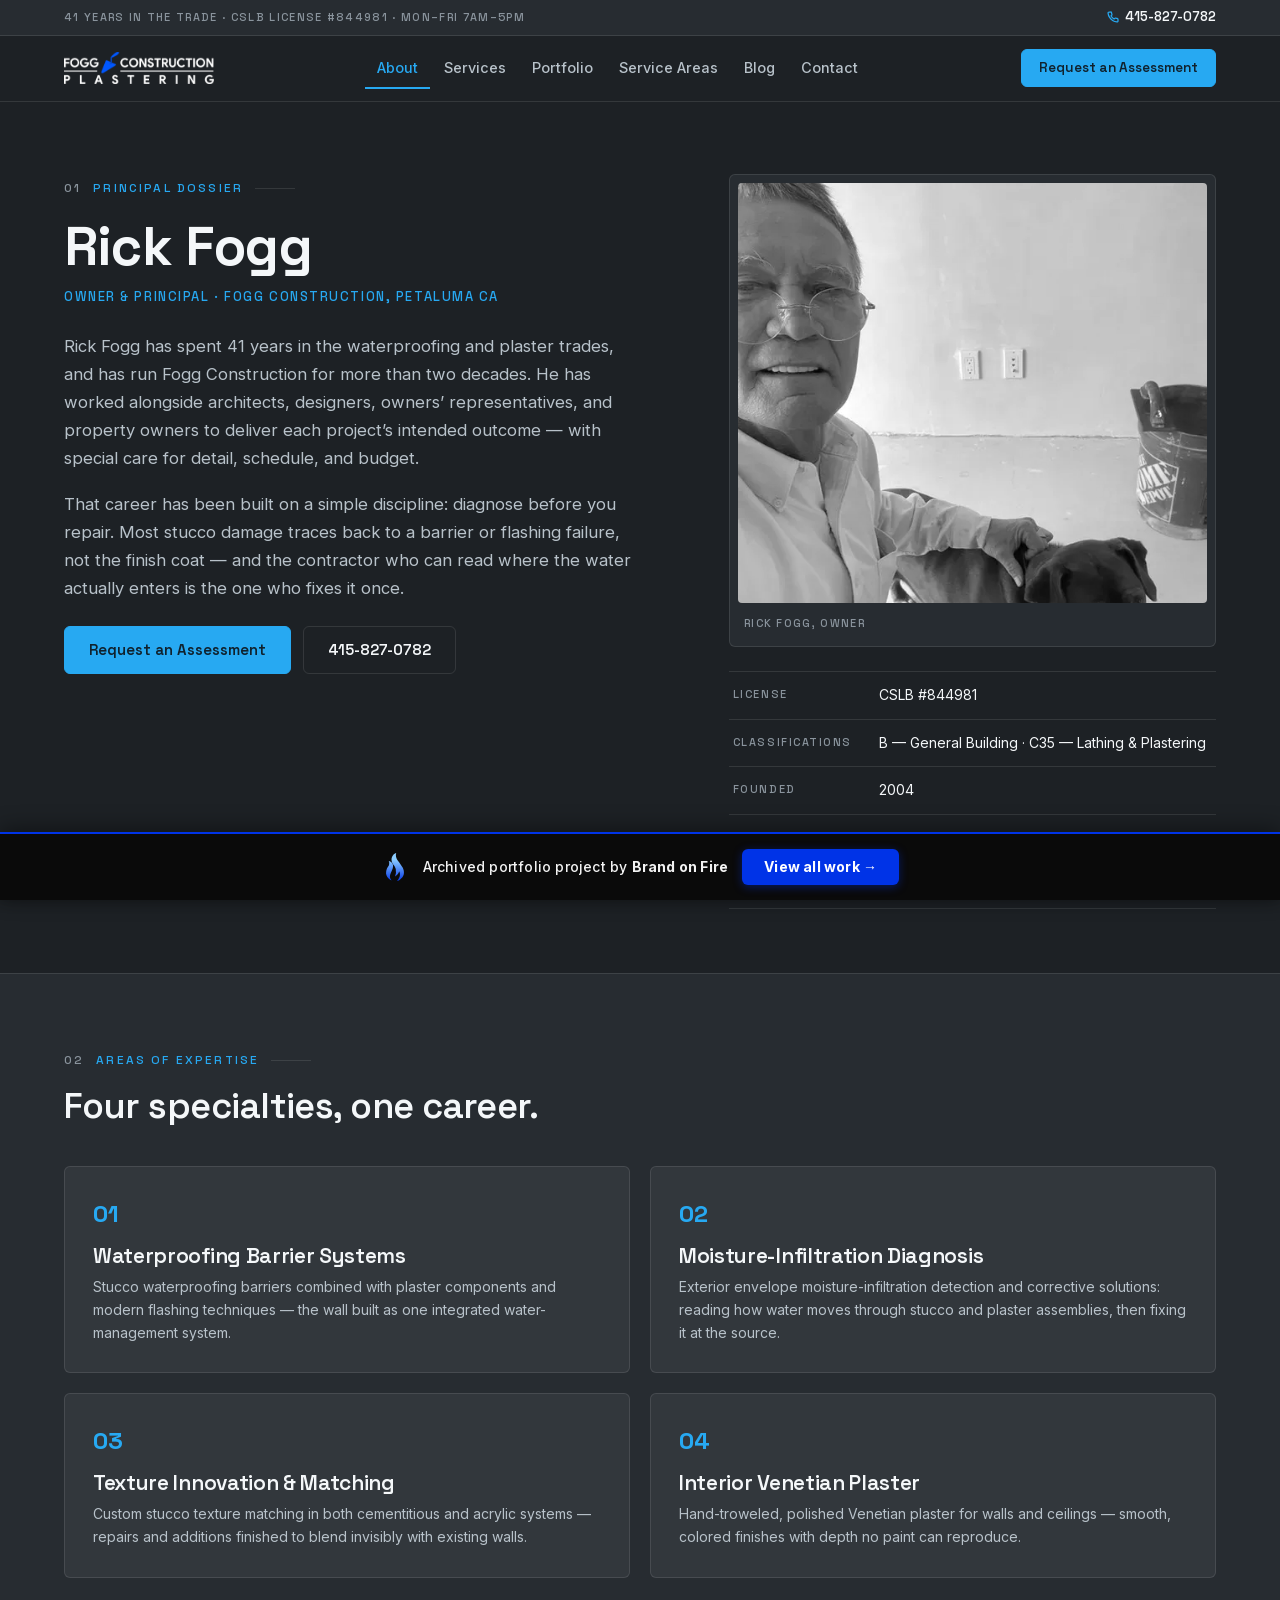
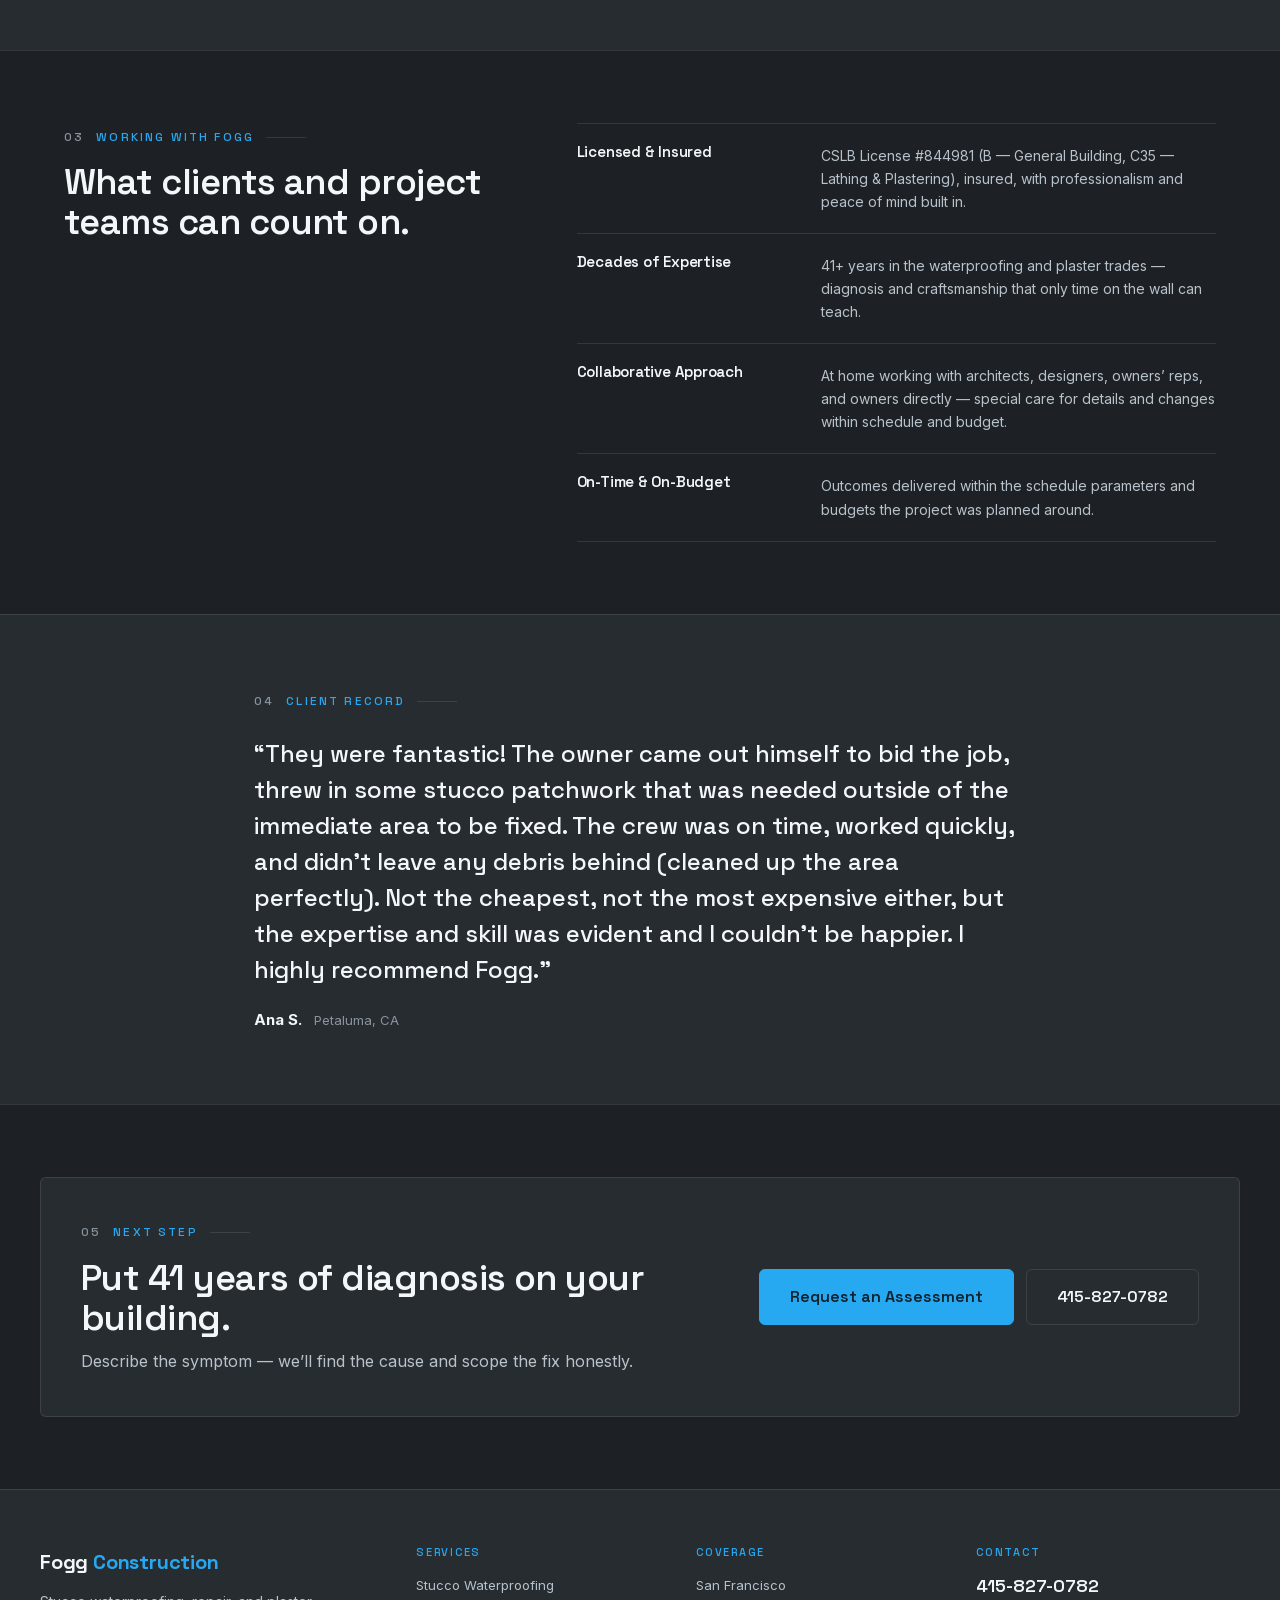
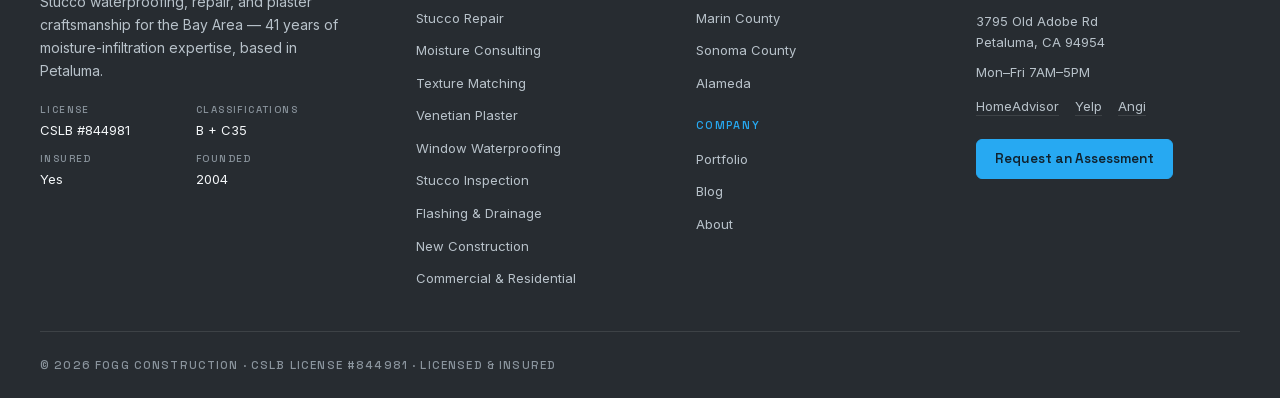
==== commit edf1dcfe: "Portfolio bar: brandonfire.com theme — flame icon, electric-blue accent, taller, larger button" ====
--- a/about/index.html
+++ b/about/index.html
@@ -1 +1 @@
-<!doctype html><html lang="en" data-bofp="0"><head><meta charset="utf-8"><meta name="viewport" content="width=device-width,initial-scale=1"><title>About Rick Fogg — 41 Years in Waterproofing &amp; Plaster | Fogg Construction | Petaluma &amp; North Bay</title><meta name="description" content="Rick Fogg has spent 41 years in the waterproofing and plaster trades, leading Fogg Construction in Petaluma since 2004. CSLB #844981. Call 415-827-0782."><link rel="canonical" href="/about/"><meta name="robots" content="index, follow, max-image-preview:large, max-snippet:-1, max-video-preview:-1"><meta property="og:type" content="website"><meta property="og:title" content="About Rick Fogg — 41 Years in Waterproofing &amp; Plaster | Fogg Construction | Petaluma &amp; North Bay"><meta property="og:description" content="Rick Fogg has spent 41 years in the waterproofing and plaster trades, leading Fogg Construction in Petaluma since 2004. CSLB #844981. Call 415-827-0782."><meta property="og:url" content="/about/"><meta property="og:site_name" content="Fogg Construction"><meta property="og:image" content="/assets/images/og-default.jpg"><meta property="og:locale" content="en_US"><meta name="twitter:card" content="summary_large_image"><meta name="twitter:title" content="About Rick Fogg — 41 Years in Waterproofing &amp; Plaster | Fogg Construction | Petaluma &amp; North Bay"><meta name="twitter:description" content="Rick Fogg has spent 41 years in the waterproofing and plaster trades, leading Fogg Construction in Petaluma since 2004. CSLB #844981. Call 415-827-0782."><meta name="twitter:image" content="/assets/images/og-default.jpg"><meta name="geo.region" content="US-CA"><meta name="geo.placename" content="Petaluma, Sonoma County, CA"><meta name="geo.position" content="38.253215;-122.567448"><meta name="ICBM" content="38.253215, -122.567448"><link rel="icon" type="image/svg+xml" href="/favicon.svg"><link rel="icon" type="image/png" href="/favicon.png"><link rel="apple-touch-icon" href="/favicon.png"><link rel="manifest" href="/manifest.json"><meta name="theme-color" content="#32373c"><link rel="stylesheet" href="../style.css"><style>[data-bofp="0"]{background-color:#1d2125!important}[data-bofp="1"]{background-color:#1d2125!important;color:#b8c2ca!important}[data-bofp="2"]{background-color:#1d2125!important;color:#b8c2ca!important}[data-bofp="3"]{background-color:#1d2125!important;color:#b8c2ca!important}[data-bofp="4"]{background-color:#272c31!important;color:#b8c2ca!important}[data-bofp="5"]{background-color:#272c31!important;color:#b8c2ca!important}[data-bofp="6"]{background-color:#272c31!important;color:#b8c2ca!important}[data-bofp="7"]{background-color:#272c31!important;color:#b8c2ca!important}</style><meta name="robots" content="noindex, nofollow"></head> <body data-bofp="1"> <a class="sr-only" href="#content">Skip to content</a> <header class="hb" id="hb" data-astro-cid-hc4cwfqd="" data-bofp="2"> <div class="hb-util" data-astro-cid-hc4cwfqd=""> <div class="hb-util-inner" data-astro-cid-hc4cwfqd=""> <p class="hb-util-meta" data-astro-cid-hc4cwfqd="">41 Years in the Trade · CSLB License #844981 · Mon–Fri 7AM–5PM</p> <a class="hb-util-phone" href="tel:+14158270782" data-astro-cid-hc4cwfqd=""> <svg width="12" height="12" viewBox="0 0 24 24" fill="none" stroke="currentColor" stroke-width="2.5" aria-hidden="true" data-astro-cid-hc4cwfqd=""><path d="M22 16.92v3a2 2 0 0 1-2.18 2 19.79 19.79 0 0 1-8.63-3.07 19.5 19.5 0 0 1-6-6 19.79 19.79 0 0 1-3.07-8.67A2 2 0 0 1 4.11 2h3a2 2 0 0 1 2 1.72 12.84 12.84 0 0 0 .7 2.81 2 2 0 0 1-.45 2.11L8.09 9.91a16 16 0 0 0 6 6l1.27-1.27a2 2 0 0 1 2.11-.45 12.84 12.84 0 0 0 2.81.7A2 2 0 0 1 22 16.92z" data-astro-cid-hc4cwfqd=""></path></svg> 415-827-0782 </a> </div> </div> <div class="hb-main" data-astro-cid-hc4cwfqd="" data-bofp="3"> <div class="hb-inner" data-astro-cid-hc4cwfqd=""> <a href="../index.html" class="hb-logo" aria-label="Fogg Construction — home" data-astro-cid-hc4cwfqd=""> <img src="../_a/aed684697bbf.svg" alt="Fogg Construction" width="150" height="32" data-astro-cid-hc4cwfqd="" decoding="sync"> </a> <nav class="hb-nav" aria-label="Primary" data-astro-cid-hc4cwfqd=""> <a href="../about/index.html" class="is-active" aria-current="page" data-astro-cid-hc4cwfqd="">About</a><a href="../services/index.html" class="" data-astro-cid-hc4cwfqd="">Services</a><a href="../portfolio/index.html" class="" data-astro-cid-hc4cwfqd="">Portfolio</a><a href="../service-areas/index.html" class="" data-astro-cid-hc4cwfqd="">Service Areas</a><a href="../blog/index.html" class="" data-astro-cid-hc4cwfqd="">Blog</a><a href="../contact/index.html" class="" data-astro-cid-hc4cwfqd="">Contact</a> </nav> <a href="../contact/index.html" class="hb-cta b-btn b-btn--primary" data-astro-cid-hc4cwfqd="">Request an Assessment</a> <button class="hb-burger" id="hb-burger" aria-expanded="false" aria-controls="hb-mobile" aria-label="Open menu" data-astro-cid-hc4cwfqd=""> <span data-astro-cid-hc4cwfqd=""></span><span data-astro-cid-hc4cwfqd=""></span><span data-astro-cid-hc4cwfqd=""></span> </button> </div> </div> <nav class="hb-mobile" id="hb-mobile" hidden="" aria-label="Mobile" data-astro-cid-hc4cwfqd=""> <a href="../index.html" data-astro-cid-hc4cwfqd="">Home</a> <a href="../about/index.html" data-astro-cid-hc4cwfqd="">About</a> <a href="../services/index.html" data-astro-cid-hc4cwfqd="">Services</a> <a class="hb-mobile-sub" href="../services/stucco-waterproofing-moisture-barrier/index.html" data-astro-cid-hc4cwfqd="">· Stucco Waterproofing</a><a class="hb-mobile-sub" href="../services/stucco-repair-restoration/index.html" data-astro-cid-hc4cwfqd="">· Stucco Repair</a><a class="hb-mobile-sub" href="../services/moisture-infiltration-consulting/index.html" data-astro-cid-hc4cwfqd="">· Moisture Consulting</a><a class="hb-mobile-sub" href="../services/custom-stucco-texture-matching/index.html" data-astro-cid-hc4cwfqd="">· Texture Matching</a><a class="hb-mobile-sub" href="../services/venetian-plaster/index.html" data-astro-cid-hc4cwfqd="">· Venetian Plaster</a><a class="hb-mobile-sub" href="../services/window-installation-waterproofing/index.html" data-astro-cid-hc4cwfqd="">· Window Waterproofing</a><a class="hb-mobile-sub" href="#" data-astro-cid-hc4cwfqd="">· Stucco Inspection</a><a class="hb-mobile-sub" href="#" data-astro-cid-hc4cwfqd="">· Flashing &amp; Drainage</a><a class="hb-mobile-sub" href="#" data-astro-cid-hc4cwfqd="">· New Construction</a><a class="hb-mobile-sub" href="#" data-astro-cid-hc4cwfqd="">· Commercial &amp; Residential</a> <a href="../portfolio/index.html" data-astro-cid-hc4cwfqd="">Portfolio</a> <a href="../service-areas/index.html" data-astro-cid-hc4cwfqd="">Service Areas</a> <a href="../blog/index.html" data-astro-cid-hc4cwfqd="">Blog</a> <a href="../contact/index.html" data-astro-cid-hc4cwfqd="">Contact</a> <a class="hb-mobile-cta" href="../contact/index.html" data-astro-cid-hc4cwfqd="">Request an Assessment</a> <a class="hb-mobile-call" href="tel:+14158270782" data-astro-cid-hc4cwfqd="">Call 415-827-0782</a> </nav> </header> <main id="content"> <section class="ab-hero" data-astro-cid-kh7btl4r=""> <div class="b-container ab-hero-grid" data-astro-cid-kh7btl4r=""> <div class="ab-hero-text" data-astro-cid-kh7btl4r=""> <span class="b-label" data-astro-cid-kh7btl4r=""><span class="b-label-num" data-astro-cid-kh7btl4r="">01</span> Principal Dossier</span> <h1 data-astro-cid-kh7btl4r="">Rick Fogg</h1> <p class="ab-role" data-astro-cid-kh7btl4r="">Owner &amp; Principal · Fogg Construction, Petaluma CA</p> <p class="ab-bio" data-astro-cid-kh7btl4r="">Rick Fogg has spent 41 years in the waterproofing and plaster trades, and has run Fogg Construction for more than two decades. He has worked alongside architects, designers, owners’ representatives, and property owners to deliver each project’s intended outcome — with special care for detail, schedule, and budget.</p> <p class="ab-bio" data-astro-cid-kh7btl4r=""> That career has been built on a simple discipline: diagnose before you repair. Most stucco damage traces back to a barrier or flashing failure, not the finish coat — and the contractor who can read where the water actually enters is the one who fixes it once. </p> <div class="ab-hero-actions" data-astro-cid-kh7btl4r=""> <a href="../contact/index.html" class="b-btn b-btn--primary" data-astro-cid-kh7btl4r="">Request an Assessment</a> <a href="tel:+14158270782" class="b-btn b-btn--ghost" data-astro-cid-kh7btl4r="">415-827-0782</a> </div> </div> <div class="ab-hero-side" data-astro-cid-kh7btl4r=""> <figure class="ab-photo b-mono" data-astro-cid-kh7btl4r=""> <img src="../_a/152cc0440d36.webp" alt="Rick Fogg, owner of Fogg Construction, on a job site with his dog in front of a freshly plastered wall" fetchpriority="high" data-astro-cid-kh7btl4r="true" decoding="sync" width="591" height="782"> <figcaption data-astro-cid-kh7btl4r="">Rick Fogg, owner</figcaption> </figure> <dl class="ab-record" data-astro-cid-kh7btl4r=""> <div class="ab-record-row" data-astro-cid-kh7btl4r=""> <dt data-astro-cid-kh7btl4r="">License</dt> <dd data-astro-cid-kh7btl4r="">CSLB #844981</dd> </div><div class="ab-record-row" data-astro-cid-kh7btl4r=""> <dt data-astro-cid-kh7btl4r="">Classifications</dt> <dd data-astro-cid-kh7btl4r="">B — General Building · C35 — Lathing &amp; Plastering</dd> </div><div class="ab-record-row" data-astro-cid-kh7btl4r=""> <dt data-astro-cid-kh7btl4r="">Founded</dt> <dd data-astro-cid-kh7btl4r="">2004</dd> </div><div class="ab-record-row" data-astro-cid-kh7btl4r=""> <dt data-astro-cid-kh7btl4r="">Insured</dt> <dd data-astro-cid-kh7btl4r="">Yes</dd> </div><div class="ab-record-row" data-astro-cid-kh7btl4r=""> <dt data-astro-cid-kh7btl4r="">Hours</dt> <dd data-astro-cid-kh7btl4r="">Mon–Fri 7AM–5PM</dd> </div> </dl> </div> </div> </section> <section class="b-section b-section--line b-section--panel" data-astro-cid-kh7btl4r="" data-bofp="4"> <div class="b-container" data-astro-cid-kh7btl4r=""> <div class="b-sec-head" data-astro-cid-kh7btl4r=""> <span class="b-label" data-astro-cid-kh7btl4r=""><span class="b-label-num" data-astro-cid-kh7btl4r="">02</span> Areas of Expertise</span> <h2 data-astro-cid-kh7btl4r="">Four specialties, one career.</h2> </div> <div class="ab-exp-grid" data-astro-cid-kh7btl4r=""> <article class="ab-exp" data-astro-cid-kh7btl4r=""> <span class="ab-exp-num" data-astro-cid-kh7btl4r="">01</span> <h3 data-astro-cid-kh7btl4r="">Waterproofing Barrier Systems</h3> <p data-astro-cid-kh7btl4r="">Stucco waterproofing barriers combined with plaster components and modern flashing techniques — the wall built as one integrated water-management system.</p> </article><article class="ab-exp" data-astro-cid-kh7btl4r=""> <span class="ab-exp-num" data-astro-cid-kh7btl4r="">02</span> <h3 data-astro-cid-kh7btl4r="">Moisture-Infiltration Diagnosis</h3> <p data-astro-cid-kh7btl4r="">Exterior envelope moisture-infiltration detection and corrective solutions: reading how water moves through stucco and plaster assemblies, then fixing it at the source.</p> </article><article class="ab-exp" data-astro-cid-kh7btl4r=""> <span class="ab-exp-num" data-astro-cid-kh7btl4r="">03</span> <h3 data-astro-cid-kh7btl4r="">Texture Innovation &amp; Matching</h3> <p data-astro-cid-kh7btl4r="">Custom stucco texture matching in both cementitious and acrylic systems — repairs and additions finished to blend invisibly with existing walls.</p> </article><article class="ab-exp" data-astro-cid-kh7btl4r=""> <span class="ab-exp-num" data-astro-cid-kh7btl4r="">04</span> <h3 data-astro-cid-kh7btl4r="">Interior Venetian Plaster</h3> <p data-astro-cid-kh7btl4r="">Hand-troweled, polished Venetian plaster for walls and ceilings — smooth, colored finishes with depth no paint can reproduce.</p> </article> </div> </div> </section> <section class="b-section b-section--line" data-astro-cid-kh7btl4r=""> <div class="b-container ab-why-grid" data-astro-cid-kh7btl4r=""> <div class="ab-why-intro" data-astro-cid-kh7btl4r=""> <span class="b-label" data-astro-cid-kh7btl4r=""><span class="b-label-num" data-astro-cid-kh7btl4r="">03</span> Working With Fogg</span> <h2 data-astro-cid-kh7btl4r="">What clients and project teams can count on.</h2> </div> <div class="ab-why-rows" data-astro-cid-kh7btl4r=""> <div class="ab-why-row" data-astro-cid-kh7btl4r=""> <h3 data-astro-cid-kh7btl4r="">Licensed &amp; Insured</h3> <p data-astro-cid-kh7btl4r="">CSLB License #844981 (B — General Building, C35 — Lathing &amp; Plastering), insured, with professionalism and peace of mind built in.</p> </div><div class="ab-why-row" data-astro-cid-kh7btl4r=""> <h3 data-astro-cid-kh7btl4r="">Decades of Expertise</h3> <p data-astro-cid-kh7btl4r="">41+ years in the waterproofing and plaster trades — diagnosis and craftsmanship that only time on the wall can teach.</p> </div><div class="ab-why-row" data-astro-cid-kh7btl4r=""> <h3 data-astro-cid-kh7btl4r="">Collaborative Approach</h3> <p data-astro-cid-kh7btl4r="">At home working with architects, designers, owners’ reps, and owners directly — special care for details and changes within schedule and budget.</p> </div><div class="ab-why-row" data-astro-cid-kh7btl4r=""> <h3 data-astro-cid-kh7btl4r="">On-Time &amp; On-Budget</h3> <p data-astro-cid-kh7btl4r="">Outcomes delivered within the schedule parameters and budgets the project was planned around.</p> </div> </div> </div> </section> <section class="b-section b-section--line b-section--panel" data-astro-cid-kh7btl4r="" data-bofp="5"> <div class="b-narrow" data-astro-cid-kh7btl4r=""> <span class="b-label" data-astro-cid-kh7btl4r=""><span class="b-label-num" data-astro-cid-kh7btl4r="">04</span> Client Record</span> <figure class="ab-quote" data-astro-cid-kh7btl4r=""> <blockquote data-astro-cid-kh7btl4r="">“They were fantastic! The owner came out himself to bid the job, threw in some stucco patchwork that was needed outside of the immediate area to be fixed. The crew was on time, worked quickly, and didn’t leave any debris behind (cleaned up the area perfectly). Not the cheapest, not the most expensive either, but the expertise and skill was evident and I couldn’t be happier. I highly recommend Fogg.”</blockquote> <figcaption data-astro-cid-kh7btl4r=""> <strong data-astro-cid-kh7btl4r="">Ana S.</strong> <span data-astro-cid-kh7btl4r="">Petaluma, CA</span> </figcaption> </figure> </div> </section> <section class="b-section b-section--line" data-astro-cid-kh7btl4r=""> <div class="b-container ab-cta" data-astro-cid-kh7btl4r="" data-bofp="6"> <div data-astro-cid-kh7btl4r=""> <span class="b-label" data-astro-cid-kh7btl4r=""><span class="b-label-num" data-astro-cid-kh7btl4r="">05</span> Next Step</span> <h2 data-astro-cid-kh7btl4r="">Put 41 years of diagnosis on your building.</h2> <p data-astro-cid-kh7btl4r="">Describe the symptom — we’ll find the cause and scope the fix honestly.</p> </div> <div class="ab-cta-actions" data-astro-cid-kh7btl4r=""> <a href="../contact/index.html" class="b-btn b-btn--primary b-btn--lg" data-astro-cid-kh7btl4r="">Request an Assessment</a> <a href="tel:+14158270782" class="b-btn b-btn--ghost b-btn--lg" data-astro-cid-kh7btl4r="">415-827-0782</a> </div> </div> </section> </main> <footer class="fb" data-astro-cid-l6v3njuw=""> <div class="fb-main" data-astro-cid-l6v3njuw="" data-bofp="7"> <div class="fb-grid" data-astro-cid-l6v3njuw=""> <div class="fb-brand" data-astro-cid-l6v3njuw=""> <span class="fb-name" data-astro-cid-l6v3njuw="">Fogg <em data-astro-cid-l6v3njuw="">Construction</em></span> <p data-astro-cid-l6v3njuw="">Stucco waterproofing, repair, and plaster craftsmanship for the Bay Area — 41 years of moisture-infiltration expertise, based in Petaluma.</p> <dl class="fb-cred" data-astro-cid-l6v3njuw=""> <div data-astro-cid-l6v3njuw=""><dt data-astro-cid-l6v3njuw="">License</dt><dd data-astro-cid-l6v3njuw="">CSLB #844981</dd></div> <div data-astro-cid-l6v3njuw=""><dt data-astro-cid-l6v3njuw="">Classifications</dt><dd data-astro-cid-l6v3njuw="">B + C35</dd></div> <div data-astro-cid-l6v3njuw=""><dt data-astro-cid-l6v3njuw="">Insured</dt><dd data-astro-cid-l6v3njuw="">Yes</dd></div> <div data-astro-cid-l6v3njuw=""><dt data-astro-cid-l6v3njuw="">Founded</dt><dd data-astro-cid-l6v3njuw="">2004</dd></div> </dl> </div> <div class="fb-col" data-astro-cid-l6v3njuw=""> <h4 data-astro-cid-l6v3njuw="">Services</h4> <ul data-astro-cid-l6v3njuw=""> <li data-astro-cid-l6v3njuw=""><a href="../services/stucco-waterproofing-moisture-barrier/index.html" data-astro-cid-l6v3njuw="">Stucco Waterproofing</a></li><li data-astro-cid-l6v3njuw=""><a href="../services/stucco-repair-restoration/index.html" data-astro-cid-l6v3njuw="">Stucco Repair</a></li><li data-astro-cid-l6v3njuw=""><a href="../services/moisture-infiltration-consulting/index.html" data-astro-cid-l6v3njuw="">Moisture Consulting</a></li><li data-astro-cid-l6v3njuw=""><a href="../services/custom-stucco-texture-matching/index.html" data-astro-cid-l6v3njuw="">Texture Matching</a></li><li data-astro-cid-l6v3njuw=""><a href="../services/venetian-plaster/index.html" data-astro-cid-l6v3njuw="">Venetian Plaster</a></li><li data-astro-cid-l6v3njuw=""><a href="../services/window-installation-waterproofing/index.html" data-astro-cid-l6v3njuw="">Window Waterproofing</a></li><li data-astro-cid-l6v3njuw=""><a href="#" data-astro-cid-l6v3njuw="">Stucco Inspection</a></li><li data-astro-cid-l6v3njuw=""><a href="#" data-astro-cid-l6v3njuw="">Flashing &amp; Drainage</a></li><li data-astro-cid-l6v3njuw=""><a href="#" data-astro-cid-l6v3njuw="">New Construction</a></li><li data-astro-cid-l6v3njuw=""><a href="#" data-astro-cid-l6v3njuw="">Commercial &amp; Residential</a></li> </ul> </div> <div class="fb-col" data-astro-cid-l6v3njuw=""> <h4 data-astro-cid-l6v3njuw="">Coverage</h4> <ul data-astro-cid-l6v3njuw=""> <li data-astro-cid-l6v3njuw=""><a href="#" data-astro-cid-l6v3njuw="">San Francisco</a></li><li data-astro-cid-l6v3njuw=""><a href="#" data-astro-cid-l6v3njuw="">Marin County</a></li><li data-astro-cid-l6v3njuw=""><a href="#" data-astro-cid-l6v3njuw="">Sonoma County</a></li><li data-astro-cid-l6v3njuw=""><a href="#" data-astro-cid-l6v3njuw="">Alameda</a></li> </ul> <h4 class="fb-col-h2" data-astro-cid-l6v3njuw="">Company</h4> <ul data-astro-cid-l6v3njuw=""> <li data-astro-cid-l6v3njuw=""><a href="../portfolio/index.html" data-astro-cid-l6v3njuw="">Portfolio</a></li> <li data-astro-cid-l6v3njuw=""><a href="../blog/index.html" data-astro-cid-l6v3njuw="">Blog</a></li> <li data-astro-cid-l6v3njuw=""><a href="../about/index.html" data-astro-cid-l6v3njuw="">About</a></li> </ul> </div> <div class="fb-col" data-astro-cid-l6v3njuw=""> <h4 data-astro-cid-l6v3njuw="">Contact</h4> <p class="fb-phone" data-astro-cid-l6v3njuw=""><a href="tel:+14158270782" data-astro-cid-l6v3njuw="">415-827-0782</a></p> <p data-astro-cid-l6v3njuw="">3795 Old Adobe Rd<br data-astro-cid-l6v3njuw="">Petaluma, CA 94954</p> <p data-astro-cid-l6v3njuw="">Mon–Fri 7AM–5PM</p> <ul class="fb-profiles" data-astro-cid-l6v3njuw=""> <li data-astro-cid-l6v3njuw=""><a href="https://www.homeadvisor.com/rated.FoggConstruction.51681976.html" rel="noopener" target="_blank" data-astro-cid-l6v3njuw="">HomeAdvisor</a></li><li data-astro-cid-l6v3njuw=""><a href="https://www.yelp.com/biz/fogg-construction-stucco-santa-rosa" rel="noopener" target="_blank" data-astro-cid-l6v3njuw="">Yelp</a></li><li data-astro-cid-l6v3njuw=""><a href="https://www.angi.com/companylist/us/ca/petaluma/fogg-construction-reviews-9146171.htm" rel="noopener" target="_blank" data-astro-cid-l6v3njuw="">Angi</a></li> </ul> <a class="fb-cta b-btn b-btn--primary" href="../contact/index.html" data-astro-cid-l6v3njuw="">Request an Assessment</a> </div> </div> <div class="fb-bottom" data-astro-cid-l6v3njuw=""> <span data-astro-cid-l6v3njuw="">© 2026 Fogg Construction · CSLB License #844981 · Licensed &amp; Insured</span> </div> </div> </footer><!-- bof-portfolio-bar --><a href="https://brandonfire.com/portfolio/" id="bof-portfolio-bar" rel="noopener" style="position:fixed;left:0;right:0;bottom:0;z-index:2147483647;display:flex;align-items:center;justify-content:center;gap:10px;flex-wrap:wrap;background:#14181c;color:#ffffff !important;font-family:-apple-system,BlinkMacSystemFont,'Segoe UI',Roboto,Helvetica,Arial,sans-serif;font-size:13px;font-weight:500;line-height:1;letter-spacing:.2px;padding:11px 16px;text-decoration:none !important;box-shadow:0 -2px 14px rgba(0,0,0,.28);border-top:2px solid #e2542c;box-sizing:border-box;"><span style="opacity:.92;color:#fff;">Archived portfolio project by <strong style="font-weight:700;color:#fff;">Brand&nbsp;on&nbsp;Fire</strong></span><span style="background:#e2542c;color:#fff;padding:6px 12px;border-radius:4px;font-weight:600;white-space:nowrap;">View&nbsp;all&nbsp;work&nbsp;&rarr;</span></a><!-- /bof-portfolio-bar --></body></html>+<!doctype html><html lang="en" data-bofp="0"><head><meta charset="utf-8"><meta name="viewport" content="width=device-width,initial-scale=1"><title>About Rick Fogg — 41 Years in Waterproofing &amp; Plaster | Fogg Construction | Petaluma &amp; North Bay</title><meta name="description" content="Rick Fogg has spent 41 years in the waterproofing and plaster trades, leading Fogg Construction in Petaluma since 2004. CSLB #844981. Call 415-827-0782."><link rel="canonical" href="/about/"><meta name="robots" content="index, follow, max-image-preview:large, max-snippet:-1, max-video-preview:-1"><meta property="og:type" content="website"><meta property="og:title" content="About Rick Fogg — 41 Years in Waterproofing &amp; Plaster | Fogg Construction | Petaluma &amp; North Bay"><meta property="og:description" content="Rick Fogg has spent 41 years in the waterproofing and plaster trades, leading Fogg Construction in Petaluma since 2004. CSLB #844981. Call 415-827-0782."><meta property="og:url" content="/about/"><meta property="og:site_name" content="Fogg Construction"><meta property="og:image" content="/assets/images/og-default.jpg"><meta property="og:locale" content="en_US"><meta name="twitter:card" content="summary_large_image"><meta name="twitter:title" content="About Rick Fogg — 41 Years in Waterproofing &amp; Plaster | Fogg Construction | Petaluma &amp; North Bay"><meta name="twitter:description" content="Rick Fogg has spent 41 years in the waterproofing and plaster trades, leading Fogg Construction in Petaluma since 2004. CSLB #844981. Call 415-827-0782."><meta name="twitter:image" content="/assets/images/og-default.jpg"><meta name="geo.region" content="US-CA"><meta name="geo.placename" content="Petaluma, Sonoma County, CA"><meta name="geo.position" content="38.253215;-122.567448"><meta name="ICBM" content="38.253215, -122.567448"><link rel="icon" type="image/svg+xml" href="/favicon.svg"><link rel="icon" type="image/png" href="/favicon.png"><link rel="apple-touch-icon" href="/favicon.png"><link rel="manifest" href="/manifest.json"><meta name="theme-color" content="#32373c"><link rel="stylesheet" href="../style.css"><style>[data-bofp="0"]{background-color:#1d2125!important}[data-bofp="1"]{background-color:#1d2125!important;color:#b8c2ca!important}[data-bofp="2"]{background-color:#1d2125!important;color:#b8c2ca!important}[data-bofp="3"]{background-color:#1d2125!important;color:#b8c2ca!important}[data-bofp="4"]{background-color:#272c31!important;color:#b8c2ca!important}[data-bofp="5"]{background-color:#272c31!important;color:#b8c2ca!important}[data-bofp="6"]{background-color:#272c31!important;color:#b8c2ca!important}[data-bofp="7"]{background-color:#272c31!important;color:#b8c2ca!important}</style><meta name="robots" content="noindex, nofollow"></head> <body data-bofp="1"> <a class="sr-only" href="#content">Skip to content</a> <header class="hb" id="hb" data-astro-cid-hc4cwfqd="" data-bofp="2"> <div class="hb-util" data-astro-cid-hc4cwfqd=""> <div class="hb-util-inner" data-astro-cid-hc4cwfqd=""> <p class="hb-util-meta" data-astro-cid-hc4cwfqd="">41 Years in the Trade · CSLB License #844981 · Mon–Fri 7AM–5PM</p> <a class="hb-util-phone" href="tel:+14158270782" data-astro-cid-hc4cwfqd=""> <svg width="12" height="12" viewBox="0 0 24 24" fill="none" stroke="currentColor" stroke-width="2.5" aria-hidden="true" data-astro-cid-hc4cwfqd=""><path d="M22 16.92v3a2 2 0 0 1-2.18 2 19.79 19.79 0 0 1-8.63-3.07 19.5 19.5 0 0 1-6-6 19.79 19.79 0 0 1-3.07-8.67A2 2 0 0 1 4.11 2h3a2 2 0 0 1 2 1.72 12.84 12.84 0 0 0 .7 2.81 2 2 0 0 1-.45 2.11L8.09 9.91a16 16 0 0 0 6 6l1.27-1.27a2 2 0 0 1 2.11-.45 12.84 12.84 0 0 0 2.81.7A2 2 0 0 1 22 16.92z" data-astro-cid-hc4cwfqd=""></path></svg> 415-827-0782 </a> </div> </div> <div class="hb-main" data-astro-cid-hc4cwfqd="" data-bofp="3"> <div class="hb-inner" data-astro-cid-hc4cwfqd=""> <a href="../index.html" class="hb-logo" aria-label="Fogg Construction — home" data-astro-cid-hc4cwfqd=""> <img src="../_a/aed684697bbf.svg" alt="Fogg Construction" width="150" height="32" data-astro-cid-hc4cwfqd="" decoding="sync"> </a> <nav class="hb-nav" aria-label="Primary" data-astro-cid-hc4cwfqd=""> <a href="../about/index.html" class="is-active" aria-current="page" data-astro-cid-hc4cwfqd="">About</a><a href="../services/index.html" class="" data-astro-cid-hc4cwfqd="">Services</a><a href="../portfolio/index.html" class="" data-astro-cid-hc4cwfqd="">Portfolio</a><a href="../service-areas/index.html" class="" data-astro-cid-hc4cwfqd="">Service Areas</a><a href="../blog/index.html" class="" data-astro-cid-hc4cwfqd="">Blog</a><a href="../contact/index.html" class="" data-astro-cid-hc4cwfqd="">Contact</a> </nav> <a href="../contact/index.html" class="hb-cta b-btn b-btn--primary" data-astro-cid-hc4cwfqd="">Request an Assessment</a> <button class="hb-burger" id="hb-burger" aria-expanded="false" aria-controls="hb-mobile" aria-label="Open menu" data-astro-cid-hc4cwfqd=""> <span data-astro-cid-hc4cwfqd=""></span><span data-astro-cid-hc4cwfqd=""></span><span data-astro-cid-hc4cwfqd=""></span> </button> </div> </div> <nav class="hb-mobile" id="hb-mobile" hidden="" aria-label="Mobile" data-astro-cid-hc4cwfqd=""> <a href="../index.html" data-astro-cid-hc4cwfqd="">Home</a> <a href="../about/index.html" data-astro-cid-hc4cwfqd="">About</a> <a href="../services/index.html" data-astro-cid-hc4cwfqd="">Services</a> <a class="hb-mobile-sub" href="../services/stucco-waterproofing-moisture-barrier/index.html" data-astro-cid-hc4cwfqd="">· Stucco Waterproofing</a><a class="hb-mobile-sub" href="../services/stucco-repair-restoration/index.html" data-astro-cid-hc4cwfqd="">· Stucco Repair</a><a class="hb-mobile-sub" href="../services/moisture-infiltration-consulting/index.html" data-astro-cid-hc4cwfqd="">· Moisture Consulting</a><a class="hb-mobile-sub" href="../services/custom-stucco-texture-matching/index.html" data-astro-cid-hc4cwfqd="">· Texture Matching</a><a class="hb-mobile-sub" href="../services/venetian-plaster/index.html" data-astro-cid-hc4cwfqd="">· Venetian Plaster</a><a class="hb-mobile-sub" href="../services/window-installation-waterproofing/index.html" data-astro-cid-hc4cwfqd="">· Window Waterproofing</a><a class="hb-mobile-sub" href="#" data-astro-cid-hc4cwfqd="">· Stucco Inspection</a><a class="hb-mobile-sub" href="#" data-astro-cid-hc4cwfqd="">· Flashing &amp; Drainage</a><a class="hb-mobile-sub" href="#" data-astro-cid-hc4cwfqd="">· New Construction</a><a class="hb-mobile-sub" href="#" data-astro-cid-hc4cwfqd="">· Commercial &amp; Residential</a> <a href="../portfolio/index.html" data-astro-cid-hc4cwfqd="">Portfolio</a> <a href="../service-areas/index.html" data-astro-cid-hc4cwfqd="">Service Areas</a> <a href="../blog/index.html" data-astro-cid-hc4cwfqd="">Blog</a> <a href="../contact/index.html" data-astro-cid-hc4cwfqd="">Contact</a> <a class="hb-mobile-cta" href="../contact/index.html" data-astro-cid-hc4cwfqd="">Request an Assessment</a> <a class="hb-mobile-call" href="tel:+14158270782" data-astro-cid-hc4cwfqd="">Call 415-827-0782</a> </nav> </header> <main id="content"> <section class="ab-hero" data-astro-cid-kh7btl4r=""> <div class="b-container ab-hero-grid" data-astro-cid-kh7btl4r=""> <div class="ab-hero-text" data-astro-cid-kh7btl4r=""> <span class="b-label" data-astro-cid-kh7btl4r=""><span class="b-label-num" data-astro-cid-kh7btl4r="">01</span> Principal Dossier</span> <h1 data-astro-cid-kh7btl4r="">Rick Fogg</h1> <p class="ab-role" data-astro-cid-kh7btl4r="">Owner &amp; Principal · Fogg Construction, Petaluma CA</p> <p class="ab-bio" data-astro-cid-kh7btl4r="">Rick Fogg has spent 41 years in the waterproofing and plaster trades, and has run Fogg Construction for more than two decades. He has worked alongside architects, designers, owners’ representatives, and property owners to deliver each project’s intended outcome — with special care for detail, schedule, and budget.</p> <p class="ab-bio" data-astro-cid-kh7btl4r=""> That career has been built on a simple discipline: diagnose before you repair. Most stucco damage traces back to a barrier or flashing failure, not the finish coat — and the contractor who can read where the water actually enters is the one who fixes it once. </p> <div class="ab-hero-actions" data-astro-cid-kh7btl4r=""> <a href="../contact/index.html" class="b-btn b-btn--primary" data-astro-cid-kh7btl4r="">Request an Assessment</a> <a href="tel:+14158270782" class="b-btn b-btn--ghost" data-astro-cid-kh7btl4r="">415-827-0782</a> </div> </div> <div class="ab-hero-side" data-astro-cid-kh7btl4r=""> <figure class="ab-photo b-mono" data-astro-cid-kh7btl4r=""> <img src="../_a/152cc0440d36.webp" alt="Rick Fogg, owner of Fogg Construction, on a job site with his dog in front of a freshly plastered wall" fetchpriority="high" data-astro-cid-kh7btl4r="true" decoding="sync" width="591" height="782"> <figcaption data-astro-cid-kh7btl4r="">Rick Fogg, owner</figcaption> </figure> <dl class="ab-record" data-astro-cid-kh7btl4r=""> <div class="ab-record-row" data-astro-cid-kh7btl4r=""> <dt data-astro-cid-kh7btl4r="">License</dt> <dd data-astro-cid-kh7btl4r="">CSLB #844981</dd> </div><div class="ab-record-row" data-astro-cid-kh7btl4r=""> <dt data-astro-cid-kh7btl4r="">Classifications</dt> <dd data-astro-cid-kh7btl4r="">B — General Building · C35 — Lathing &amp; Plastering</dd> </div><div class="ab-record-row" data-astro-cid-kh7btl4r=""> <dt data-astro-cid-kh7btl4r="">Founded</dt> <dd data-astro-cid-kh7btl4r="">2004</dd> </div><div class="ab-record-row" data-astro-cid-kh7btl4r=""> <dt data-astro-cid-kh7btl4r="">Insured</dt> <dd data-astro-cid-kh7btl4r="">Yes</dd> </div><div class="ab-record-row" data-astro-cid-kh7btl4r=""> <dt data-astro-cid-kh7btl4r="">Hours</dt> <dd data-astro-cid-kh7btl4r="">Mon–Fri 7AM–5PM</dd> </div> </dl> </div> </div> </section> <section class="b-section b-section--line b-section--panel" data-astro-cid-kh7btl4r="" data-bofp="4"> <div class="b-container" data-astro-cid-kh7btl4r=""> <div class="b-sec-head" data-astro-cid-kh7btl4r=""> <span class="b-label" data-astro-cid-kh7btl4r=""><span class="b-label-num" data-astro-cid-kh7btl4r="">02</span> Areas of Expertise</span> <h2 data-astro-cid-kh7btl4r="">Four specialties, one career.</h2> </div> <div class="ab-exp-grid" data-astro-cid-kh7btl4r=""> <article class="ab-exp" data-astro-cid-kh7btl4r=""> <span class="ab-exp-num" data-astro-cid-kh7btl4r="">01</span> <h3 data-astro-cid-kh7btl4r="">Waterproofing Barrier Systems</h3> <p data-astro-cid-kh7btl4r="">Stucco waterproofing barriers combined with plaster components and modern flashing techniques — the wall built as one integrated water-management system.</p> </article><article class="ab-exp" data-astro-cid-kh7btl4r=""> <span class="ab-exp-num" data-astro-cid-kh7btl4r="">02</span> <h3 data-astro-cid-kh7btl4r="">Moisture-Infiltration Diagnosis</h3> <p data-astro-cid-kh7btl4r="">Exterior envelope moisture-infiltration detection and corrective solutions: reading how water moves through stucco and plaster assemblies, then fixing it at the source.</p> </article><article class="ab-exp" data-astro-cid-kh7btl4r=""> <span class="ab-exp-num" data-astro-cid-kh7btl4r="">03</span> <h3 data-astro-cid-kh7btl4r="">Texture Innovation &amp; Matching</h3> <p data-astro-cid-kh7btl4r="">Custom stucco texture matching in both cementitious and acrylic systems — repairs and additions finished to blend invisibly with existing walls.</p> </article><article class="ab-exp" data-astro-cid-kh7btl4r=""> <span class="ab-exp-num" data-astro-cid-kh7btl4r="">04</span> <h3 data-astro-cid-kh7btl4r="">Interior Venetian Plaster</h3> <p data-astro-cid-kh7btl4r="">Hand-troweled, polished Venetian plaster for walls and ceilings — smooth, colored finishes with depth no paint can reproduce.</p> </article> </div> </div> </section> <section class="b-section b-section--line" data-astro-cid-kh7btl4r=""> <div class="b-container ab-why-grid" data-astro-cid-kh7btl4r=""> <div class="ab-why-intro" data-astro-cid-kh7btl4r=""> <span class="b-label" data-astro-cid-kh7btl4r=""><span class="b-label-num" data-astro-cid-kh7btl4r="">03</span> Working With Fogg</span> <h2 data-astro-cid-kh7btl4r="">What clients and project teams can count on.</h2> </div> <div class="ab-why-rows" data-astro-cid-kh7btl4r=""> <div class="ab-why-row" data-astro-cid-kh7btl4r=""> <h3 data-astro-cid-kh7btl4r="">Licensed &amp; Insured</h3> <p data-astro-cid-kh7btl4r="">CSLB License #844981 (B — General Building, C35 — Lathing &amp; Plastering), insured, with professionalism and peace of mind built in.</p> </div><div class="ab-why-row" data-astro-cid-kh7btl4r=""> <h3 data-astro-cid-kh7btl4r="">Decades of Expertise</h3> <p data-astro-cid-kh7btl4r="">41+ years in the waterproofing and plaster trades — diagnosis and craftsmanship that only time on the wall can teach.</p> </div><div class="ab-why-row" data-astro-cid-kh7btl4r=""> <h3 data-astro-cid-kh7btl4r="">Collaborative Approach</h3> <p data-astro-cid-kh7btl4r="">At home working with architects, designers, owners’ reps, and owners directly — special care for details and changes within schedule and budget.</p> </div><div class="ab-why-row" data-astro-cid-kh7btl4r=""> <h3 data-astro-cid-kh7btl4r="">On-Time &amp; On-Budget</h3> <p data-astro-cid-kh7btl4r="">Outcomes delivered within the schedule parameters and budgets the project was planned around.</p> </div> </div> </div> </section> <section class="b-section b-section--line b-section--panel" data-astro-cid-kh7btl4r="" data-bofp="5"> <div class="b-narrow" data-astro-cid-kh7btl4r=""> <span class="b-label" data-astro-cid-kh7btl4r=""><span class="b-label-num" data-astro-cid-kh7btl4r="">04</span> Client Record</span> <figure class="ab-quote" data-astro-cid-kh7btl4r=""> <blockquote data-astro-cid-kh7btl4r="">“They were fantastic! The owner came out himself to bid the job, threw in some stucco patchwork that was needed outside of the immediate area to be fixed. The crew was on time, worked quickly, and didn’t leave any debris behind (cleaned up the area perfectly). Not the cheapest, not the most expensive either, but the expertise and skill was evident and I couldn’t be happier. I highly recommend Fogg.”</blockquote> <figcaption data-astro-cid-kh7btl4r=""> <strong data-astro-cid-kh7btl4r="">Ana S.</strong> <span data-astro-cid-kh7btl4r="">Petaluma, CA</span> </figcaption> </figure> </div> </section> <section class="b-section b-section--line" data-astro-cid-kh7btl4r=""> <div class="b-container ab-cta" data-astro-cid-kh7btl4r="" data-bofp="6"> <div data-astro-cid-kh7btl4r=""> <span class="b-label" data-astro-cid-kh7btl4r=""><span class="b-label-num" data-astro-cid-kh7btl4r="">05</span> Next Step</span> <h2 data-astro-cid-kh7btl4r="">Put 41 years of diagnosis on your building.</h2> <p data-astro-cid-kh7btl4r="">Describe the symptom — we’ll find the cause and scope the fix honestly.</p> </div> <div class="ab-cta-actions" data-astro-cid-kh7btl4r=""> <a href="../contact/index.html" class="b-btn b-btn--primary b-btn--lg" data-astro-cid-kh7btl4r="">Request an Assessment</a> <a href="tel:+14158270782" class="b-btn b-btn--ghost b-btn--lg" data-astro-cid-kh7btl4r="">415-827-0782</a> </div> </div> </section> </main> <footer class="fb" data-astro-cid-l6v3njuw=""> <div class="fb-main" data-astro-cid-l6v3njuw="" data-bofp="7"> <div class="fb-grid" data-astro-cid-l6v3njuw=""> <div class="fb-brand" data-astro-cid-l6v3njuw=""> <span class="fb-name" data-astro-cid-l6v3njuw="">Fogg <em data-astro-cid-l6v3njuw="">Construction</em></span> <p data-astro-cid-l6v3njuw="">Stucco waterproofing, repair, and plaster craftsmanship for the Bay Area — 41 years of moisture-infiltration expertise, based in Petaluma.</p> <dl class="fb-cred" data-astro-cid-l6v3njuw=""> <div data-astro-cid-l6v3njuw=""><dt data-astro-cid-l6v3njuw="">License</dt><dd data-astro-cid-l6v3njuw="">CSLB #844981</dd></div> <div data-astro-cid-l6v3njuw=""><dt data-astro-cid-l6v3njuw="">Classifications</dt><dd data-astro-cid-l6v3njuw="">B + C35</dd></div> <div data-astro-cid-l6v3njuw=""><dt data-astro-cid-l6v3njuw="">Insured</dt><dd data-astro-cid-l6v3njuw="">Yes</dd></div> <div data-astro-cid-l6v3njuw=""><dt data-astro-cid-l6v3njuw="">Founded</dt><dd data-astro-cid-l6v3njuw="">2004</dd></div> </dl> </div> <div class="fb-col" data-astro-cid-l6v3njuw=""> <h4 data-astro-cid-l6v3njuw="">Services</h4> <ul data-astro-cid-l6v3njuw=""> <li data-astro-cid-l6v3njuw=""><a href="../services/stucco-waterproofing-moisture-barrier/index.html" data-astro-cid-l6v3njuw="">Stucco Waterproofing</a></li><li data-astro-cid-l6v3njuw=""><a href="../services/stucco-repair-restoration/index.html" data-astro-cid-l6v3njuw="">Stucco Repair</a></li><li data-astro-cid-l6v3njuw=""><a href="../services/moisture-infiltration-consulting/index.html" data-astro-cid-l6v3njuw="">Moisture Consulting</a></li><li data-astro-cid-l6v3njuw=""><a href="../services/custom-stucco-texture-matching/index.html" data-astro-cid-l6v3njuw="">Texture Matching</a></li><li data-astro-cid-l6v3njuw=""><a href="../services/venetian-plaster/index.html" data-astro-cid-l6v3njuw="">Venetian Plaster</a></li><li data-astro-cid-l6v3njuw=""><a href="../services/window-installation-waterproofing/index.html" data-astro-cid-l6v3njuw="">Window Waterproofing</a></li><li data-astro-cid-l6v3njuw=""><a href="#" data-astro-cid-l6v3njuw="">Stucco Inspection</a></li><li data-astro-cid-l6v3njuw=""><a href="#" data-astro-cid-l6v3njuw="">Flashing &amp; Drainage</a></li><li data-astro-cid-l6v3njuw=""><a href="#" data-astro-cid-l6v3njuw="">New Construction</a></li><li data-astro-cid-l6v3njuw=""><a href="#" data-astro-cid-l6v3njuw="">Commercial &amp; Residential</a></li> </ul> </div> <div class="fb-col" data-astro-cid-l6v3njuw=""> <h4 data-astro-cid-l6v3njuw="">Coverage</h4> <ul data-astro-cid-l6v3njuw=""> <li data-astro-cid-l6v3njuw=""><a href="#" data-astro-cid-l6v3njuw="">San Francisco</a></li><li data-astro-cid-l6v3njuw=""><a href="#" data-astro-cid-l6v3njuw="">Marin County</a></li><li data-astro-cid-l6v3njuw=""><a href="#" data-astro-cid-l6v3njuw="">Sonoma County</a></li><li data-astro-cid-l6v3njuw=""><a href="#" data-astro-cid-l6v3njuw="">Alameda</a></li> </ul> <h4 class="fb-col-h2" data-astro-cid-l6v3njuw="">Company</h4> <ul data-astro-cid-l6v3njuw=""> <li data-astro-cid-l6v3njuw=""><a href="../portfolio/index.html" data-astro-cid-l6v3njuw="">Portfolio</a></li> <li data-astro-cid-l6v3njuw=""><a href="../blog/index.html" data-astro-cid-l6v3njuw="">Blog</a></li> <li data-astro-cid-l6v3njuw=""><a href="../about/index.html" data-astro-cid-l6v3njuw="">About</a></li> </ul> </div> <div class="fb-col" data-astro-cid-l6v3njuw=""> <h4 data-astro-cid-l6v3njuw="">Contact</h4> <p class="fb-phone" data-astro-cid-l6v3njuw=""><a href="tel:+14158270782" data-astro-cid-l6v3njuw="">415-827-0782</a></p> <p data-astro-cid-l6v3njuw="">3795 Old Adobe Rd<br data-astro-cid-l6v3njuw="">Petaluma, CA 94954</p> <p data-astro-cid-l6v3njuw="">Mon–Fri 7AM–5PM</p> <ul class="fb-profiles" data-astro-cid-l6v3njuw=""> <li data-astro-cid-l6v3njuw=""><a href="https://www.homeadvisor.com/rated.FoggConstruction.51681976.html" rel="noopener" target="_blank" data-astro-cid-l6v3njuw="">HomeAdvisor</a></li><li data-astro-cid-l6v3njuw=""><a href="https://www.yelp.com/biz/fogg-construction-stucco-santa-rosa" rel="noopener" target="_blank" data-astro-cid-l6v3njuw="">Yelp</a></li><li data-astro-cid-l6v3njuw=""><a href="https://www.angi.com/companylist/us/ca/petaluma/fogg-construction-reviews-9146171.htm" rel="noopener" target="_blank" data-astro-cid-l6v3njuw="">Angi</a></li> </ul> <a class="fb-cta b-btn b-btn--primary" href="../contact/index.html" data-astro-cid-l6v3njuw="">Request an Assessment</a> </div> </div> <div class="fb-bottom" data-astro-cid-l6v3njuw=""> <span data-astro-cid-l6v3njuw="">© 2026 Fogg Construction · CSLB License #844981 · Licensed &amp; Insured</span> </div> </div> </footer><a href="https://brandonfire.com/portfolio/" id="bof-portfolio-bar" rel="noopener" style="position:fixed;left:0;right:0;bottom:0;z-index:2147483647;display:flex;align-items:center;justify-content:center;gap:10px;flex-wrap:wrap;background:#14181c;color:#fff!important;font-family:-apple-system,BlinkMacSystemFont,'Segoe UI',Roboto,Helvetica,Arial,sans-serif;font-size:13px;font-weight:500;line-height:1;letter-spacing:.2px;padding:11px 16px;text-decoration:none!important;box-shadow:0 -2px 14px rgba(0,0,0,.28);border-top:2px solid #e2542c;box-sizing:border-box"><span style="opacity:.92;color:#fff">Archived portfolio project by <strong style="font-weight:700;color:#fff">Brand&nbsp;on&nbsp;Fire</strong></span><span style="background:#e2542c;color:#fff;padding:6px 12px;border-radius:4px;font-weight:600;white-space:nowrap">View&nbsp;all&nbsp;work&nbsp;&rarr;</span></a><!-- bof-portfolio-bar --><a href="https://brandonfire.com/portfolio/" id="bof-portfolio-bar" rel="noopener" style="position:fixed;left:0;right:0;bottom:0;z-index:2147483647;display:flex;align-items:center;justify-content:center;gap:14px;flex-wrap:wrap;background:#0a0a0a;color:#ffffff !important;font-family:Inter,-apple-system,BlinkMacSystemFont,'Segoe UI',Roboto,Helvetica,Arial,sans-serif;font-size:14px;font-weight:500;line-height:1;letter-spacing:.2px;padding:15px 18px;text-decoration:none !important;box-shadow:0 -3px 22px rgba(0,0,0,.45);border-top:2px solid #0033e7;box-sizing:border-box;"><img src="[data-uri]" alt="" width="28" height="28" style="display:block;flex:0 0 auto;width:28px;height:28px;"><span style="opacity:.95;color:#fff;">Archived portfolio project by <strong style="font-weight:700;color:#fff;">Brand&nbsp;on&nbsp;Fire</strong></span><span style="background:#0033e7;color:#fff;padding:11px 22px;border-radius:6px;font-weight:700;font-size:14px;white-space:nowrap;box-shadow:0 2px 10px rgba(0,51,231,.4);">View&nbsp;all&nbsp;work&nbsp;&rarr;</span></a><!-- /bof-portfolio-bar --></body></html>
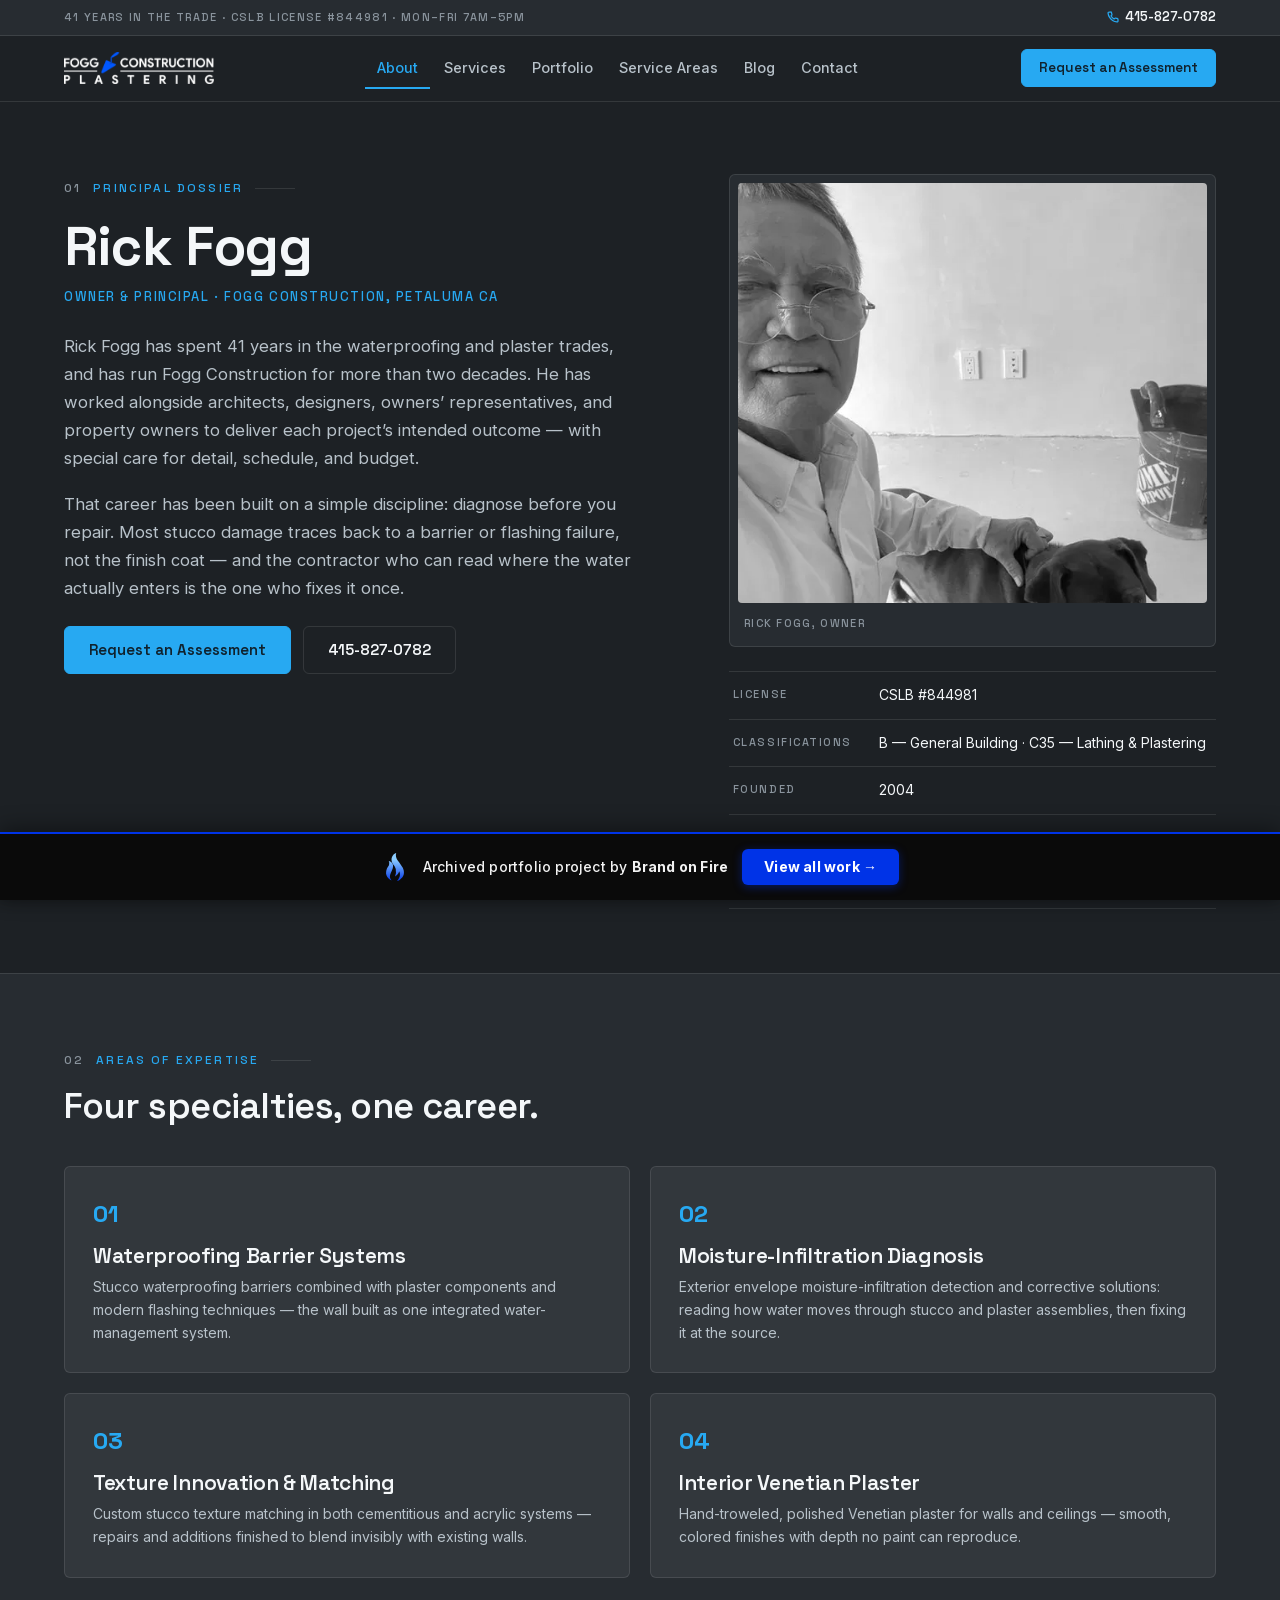
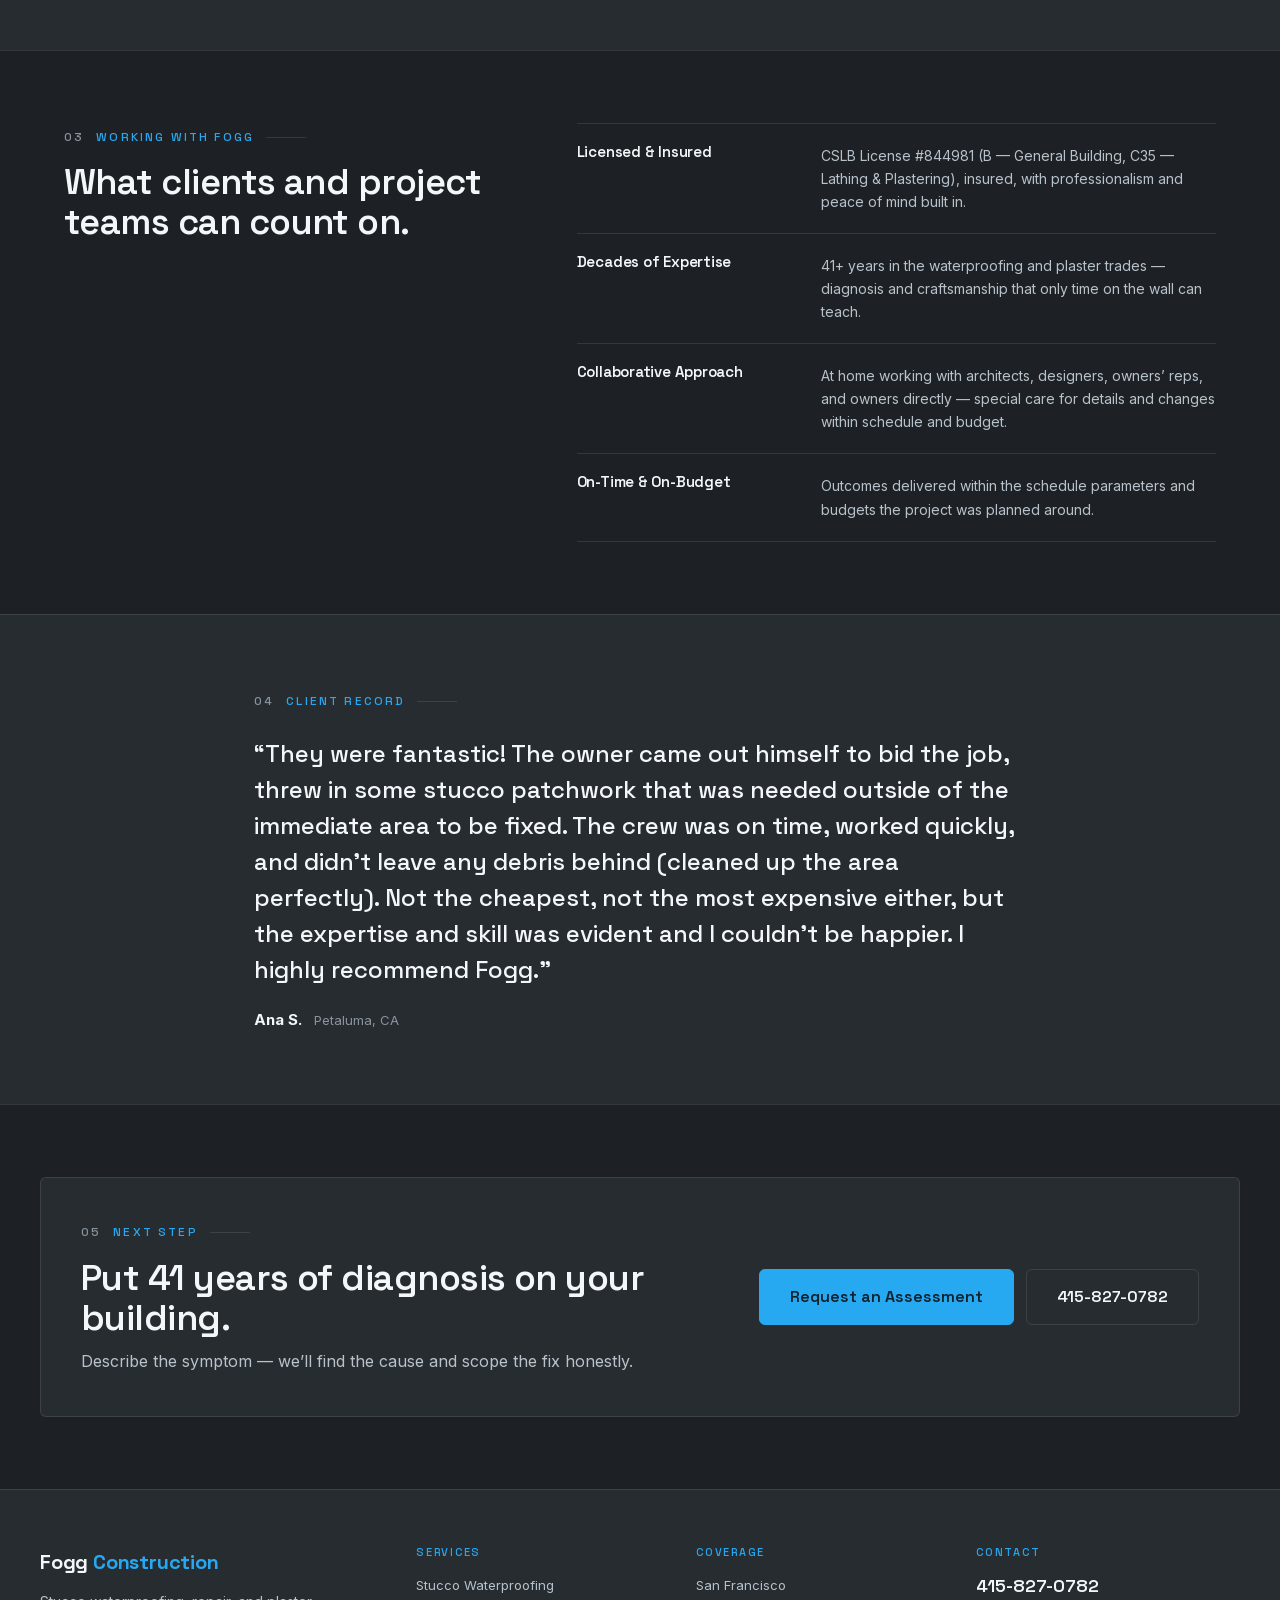
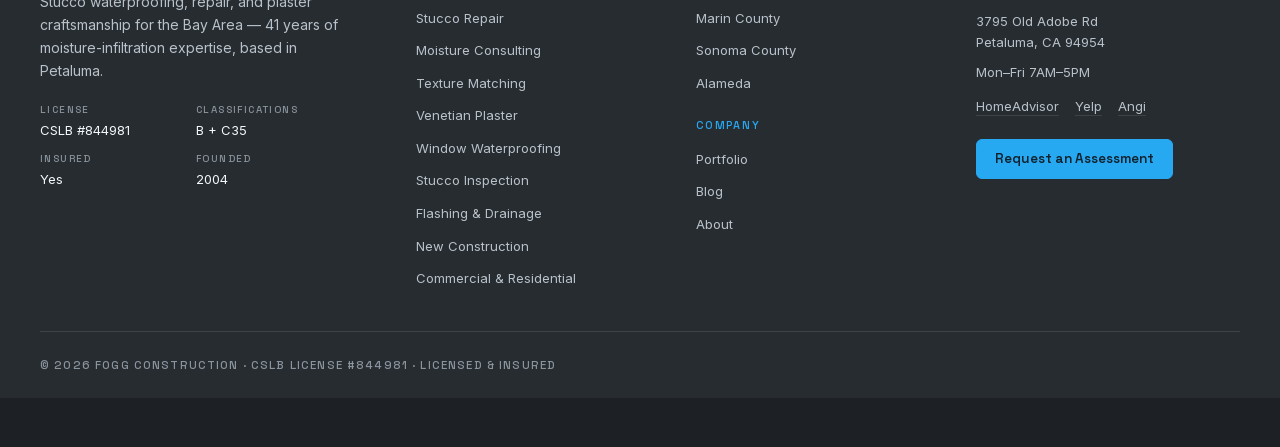
==== commit 26722f5e: "Portfolio bar: brandonfire.com theme — flame icon, electric-blue accent, taller, larger button" ====
--- a/about/index.html
+++ b/about/index.html
@@ -1 +1 @@
-<!doctype html><html lang="en" data-bofp="0"><head><meta charset="utf-8"><meta name="viewport" content="width=device-width,initial-scale=1"><title>About Rick Fogg — 41 Years in Waterproofing &amp; Plaster | Fogg Construction | Petaluma &amp; North Bay</title><meta name="description" content="Rick Fogg has spent 41 years in the waterproofing and plaster trades, leading Fogg Construction in Petaluma since 2004. CSLB #844981. Call 415-827-0782."><link rel="canonical" href="/about/"><meta name="robots" content="index, follow, max-image-preview:large, max-snippet:-1, max-video-preview:-1"><meta property="og:type" content="website"><meta property="og:title" content="About Rick Fogg — 41 Years in Waterproofing &amp; Plaster | Fogg Construction | Petaluma &amp; North Bay"><meta property="og:description" content="Rick Fogg has spent 41 years in the waterproofing and plaster trades, leading Fogg Construction in Petaluma since 2004. CSLB #844981. Call 415-827-0782."><meta property="og:url" content="/about/"><meta property="og:site_name" content="Fogg Construction"><meta property="og:image" content="/assets/images/og-default.jpg"><meta property="og:locale" content="en_US"><meta name="twitter:card" content="summary_large_image"><meta name="twitter:title" content="About Rick Fogg — 41 Years in Waterproofing &amp; Plaster | Fogg Construction | Petaluma &amp; North Bay"><meta name="twitter:description" content="Rick Fogg has spent 41 years in the waterproofing and plaster trades, leading Fogg Construction in Petaluma since 2004. CSLB #844981. Call 415-827-0782."><meta name="twitter:image" content="/assets/images/og-default.jpg"><meta name="geo.region" content="US-CA"><meta name="geo.placename" content="Petaluma, Sonoma County, CA"><meta name="geo.position" content="38.253215;-122.567448"><meta name="ICBM" content="38.253215, -122.567448"><link rel="icon" type="image/svg+xml" href="/favicon.svg"><link rel="icon" type="image/png" href="/favicon.png"><link rel="apple-touch-icon" href="/favicon.png"><link rel="manifest" href="/manifest.json"><meta name="theme-color" content="#32373c"><link rel="stylesheet" href="../style.css"><style>[data-bofp="0"]{background-color:#1d2125!important}[data-bofp="1"]{background-color:#1d2125!important;color:#b8c2ca!important}[data-bofp="2"]{background-color:#1d2125!important;color:#b8c2ca!important}[data-bofp="3"]{background-color:#1d2125!important;color:#b8c2ca!important}[data-bofp="4"]{background-color:#272c31!important;color:#b8c2ca!important}[data-bofp="5"]{background-color:#272c31!important;color:#b8c2ca!important}[data-bofp="6"]{background-color:#272c31!important;color:#b8c2ca!important}[data-bofp="7"]{background-color:#272c31!important;color:#b8c2ca!important}</style><meta name="robots" content="noindex, nofollow"></head> <body data-bofp="1"> <a class="sr-only" href="#content">Skip to content</a> <header class="hb" id="hb" data-astro-cid-hc4cwfqd="" data-bofp="2"> <div class="hb-util" data-astro-cid-hc4cwfqd=""> <div class="hb-util-inner" data-astro-cid-hc4cwfqd=""> <p class="hb-util-meta" data-astro-cid-hc4cwfqd="">41 Years in the Trade · CSLB License #844981 · Mon–Fri 7AM–5PM</p> <a class="hb-util-phone" href="tel:+14158270782" data-astro-cid-hc4cwfqd=""> <svg width="12" height="12" viewBox="0 0 24 24" fill="none" stroke="currentColor" stroke-width="2.5" aria-hidden="true" data-astro-cid-hc4cwfqd=""><path d="M22 16.92v3a2 2 0 0 1-2.18 2 19.79 19.79 0 0 1-8.63-3.07 19.5 19.5 0 0 1-6-6 19.79 19.79 0 0 1-3.07-8.67A2 2 0 0 1 4.11 2h3a2 2 0 0 1 2 1.72 12.84 12.84 0 0 0 .7 2.81 2 2 0 0 1-.45 2.11L8.09 9.91a16 16 0 0 0 6 6l1.27-1.27a2 2 0 0 1 2.11-.45 12.84 12.84 0 0 0 2.81.7A2 2 0 0 1 22 16.92z" data-astro-cid-hc4cwfqd=""></path></svg> 415-827-0782 </a> </div> </div> <div class="hb-main" data-astro-cid-hc4cwfqd="" data-bofp="3"> <div class="hb-inner" data-astro-cid-hc4cwfqd=""> <a href="../index.html" class="hb-logo" aria-label="Fogg Construction — home" data-astro-cid-hc4cwfqd=""> <img src="../_a/aed684697bbf.svg" alt="Fogg Construction" width="150" height="32" data-astro-cid-hc4cwfqd="" decoding="sync"> </a> <nav class="hb-nav" aria-label="Primary" data-astro-cid-hc4cwfqd=""> <a href="../about/index.html" class="is-active" aria-current="page" data-astro-cid-hc4cwfqd="">About</a><a href="../services/index.html" class="" data-astro-cid-hc4cwfqd="">Services</a><a href="../portfolio/index.html" class="" data-astro-cid-hc4cwfqd="">Portfolio</a><a href="../service-areas/index.html" class="" data-astro-cid-hc4cwfqd="">Service Areas</a><a href="../blog/index.html" class="" data-astro-cid-hc4cwfqd="">Blog</a><a href="../contact/index.html" class="" data-astro-cid-hc4cwfqd="">Contact</a> </nav> <a href="../contact/index.html" class="hb-cta b-btn b-btn--primary" data-astro-cid-hc4cwfqd="">Request an Assessment</a> <button class="hb-burger" id="hb-burger" aria-expanded="false" aria-controls="hb-mobile" aria-label="Open menu" data-astro-cid-hc4cwfqd=""> <span data-astro-cid-hc4cwfqd=""></span><span data-astro-cid-hc4cwfqd=""></span><span data-astro-cid-hc4cwfqd=""></span> </button> </div> </div> <nav class="hb-mobile" id="hb-mobile" hidden="" aria-label="Mobile" data-astro-cid-hc4cwfqd=""> <a href="../index.html" data-astro-cid-hc4cwfqd="">Home</a> <a href="../about/index.html" data-astro-cid-hc4cwfqd="">About</a> <a href="../services/index.html" data-astro-cid-hc4cwfqd="">Services</a> <a class="hb-mobile-sub" href="../services/stucco-waterproofing-moisture-barrier/index.html" data-astro-cid-hc4cwfqd="">· Stucco Waterproofing</a><a class="hb-mobile-sub" href="../services/stucco-repair-restoration/index.html" data-astro-cid-hc4cwfqd="">· Stucco Repair</a><a class="hb-mobile-sub" href="../services/moisture-infiltration-consulting/index.html" data-astro-cid-hc4cwfqd="">· Moisture Consulting</a><a class="hb-mobile-sub" href="../services/custom-stucco-texture-matching/index.html" data-astro-cid-hc4cwfqd="">· Texture Matching</a><a class="hb-mobile-sub" href="../services/venetian-plaster/index.html" data-astro-cid-hc4cwfqd="">· Venetian Plaster</a><a class="hb-mobile-sub" href="../services/window-installation-waterproofing/index.html" data-astro-cid-hc4cwfqd="">· Window Waterproofing</a><a class="hb-mobile-sub" href="#" data-astro-cid-hc4cwfqd="">· Stucco Inspection</a><a class="hb-mobile-sub" href="#" data-astro-cid-hc4cwfqd="">· Flashing &amp; Drainage</a><a class="hb-mobile-sub" href="#" data-astro-cid-hc4cwfqd="">· New Construction</a><a class="hb-mobile-sub" href="#" data-astro-cid-hc4cwfqd="">· Commercial &amp; Residential</a> <a href="../portfolio/index.html" data-astro-cid-hc4cwfqd="">Portfolio</a> <a href="../service-areas/index.html" data-astro-cid-hc4cwfqd="">Service Areas</a> <a href="../blog/index.html" data-astro-cid-hc4cwfqd="">Blog</a> <a href="../contact/index.html" data-astro-cid-hc4cwfqd="">Contact</a> <a class="hb-mobile-cta" href="../contact/index.html" data-astro-cid-hc4cwfqd="">Request an Assessment</a> <a class="hb-mobile-call" href="tel:+14158270782" data-astro-cid-hc4cwfqd="">Call 415-827-0782</a> </nav> </header> <main id="content"> <section class="ab-hero" data-astro-cid-kh7btl4r=""> <div class="b-container ab-hero-grid" data-astro-cid-kh7btl4r=""> <div class="ab-hero-text" data-astro-cid-kh7btl4r=""> <span class="b-label" data-astro-cid-kh7btl4r=""><span class="b-label-num" data-astro-cid-kh7btl4r="">01</span> Principal Dossier</span> <h1 data-astro-cid-kh7btl4r="">Rick Fogg</h1> <p class="ab-role" data-astro-cid-kh7btl4r="">Owner &amp; Principal · Fogg Construction, Petaluma CA</p> <p class="ab-bio" data-astro-cid-kh7btl4r="">Rick Fogg has spent 41 years in the waterproofing and plaster trades, and has run Fogg Construction for more than two decades. He has worked alongside architects, designers, owners’ representatives, and property owners to deliver each project’s intended outcome — with special care for detail, schedule, and budget.</p> <p class="ab-bio" data-astro-cid-kh7btl4r=""> That career has been built on a simple discipline: diagnose before you repair. Most stucco damage traces back to a barrier or flashing failure, not the finish coat — and the contractor who can read where the water actually enters is the one who fixes it once. </p> <div class="ab-hero-actions" data-astro-cid-kh7btl4r=""> <a href="../contact/index.html" class="b-btn b-btn--primary" data-astro-cid-kh7btl4r="">Request an Assessment</a> <a href="tel:+14158270782" class="b-btn b-btn--ghost" data-astro-cid-kh7btl4r="">415-827-0782</a> </div> </div> <div class="ab-hero-side" data-astro-cid-kh7btl4r=""> <figure class="ab-photo b-mono" data-astro-cid-kh7btl4r=""> <img src="../_a/152cc0440d36.webp" alt="Rick Fogg, owner of Fogg Construction, on a job site with his dog in front of a freshly plastered wall" fetchpriority="high" data-astro-cid-kh7btl4r="true" decoding="sync" width="591" height="782"> <figcaption data-astro-cid-kh7btl4r="">Rick Fogg, owner</figcaption> </figure> <dl class="ab-record" data-astro-cid-kh7btl4r=""> <div class="ab-record-row" data-astro-cid-kh7btl4r=""> <dt data-astro-cid-kh7btl4r="">License</dt> <dd data-astro-cid-kh7btl4r="">CSLB #844981</dd> </div><div class="ab-record-row" data-astro-cid-kh7btl4r=""> <dt data-astro-cid-kh7btl4r="">Classifications</dt> <dd data-astro-cid-kh7btl4r="">B — General Building · C35 — Lathing &amp; Plastering</dd> </div><div class="ab-record-row" data-astro-cid-kh7btl4r=""> <dt data-astro-cid-kh7btl4r="">Founded</dt> <dd data-astro-cid-kh7btl4r="">2004</dd> </div><div class="ab-record-row" data-astro-cid-kh7btl4r=""> <dt data-astro-cid-kh7btl4r="">Insured</dt> <dd data-astro-cid-kh7btl4r="">Yes</dd> </div><div class="ab-record-row" data-astro-cid-kh7btl4r=""> <dt data-astro-cid-kh7btl4r="">Hours</dt> <dd data-astro-cid-kh7btl4r="">Mon–Fri 7AM–5PM</dd> </div> </dl> </div> </div> </section> <section class="b-section b-section--line b-section--panel" data-astro-cid-kh7btl4r="" data-bofp="4"> <div class="b-container" data-astro-cid-kh7btl4r=""> <div class="b-sec-head" data-astro-cid-kh7btl4r=""> <span class="b-label" data-astro-cid-kh7btl4r=""><span class="b-label-num" data-astro-cid-kh7btl4r="">02</span> Areas of Expertise</span> <h2 data-astro-cid-kh7btl4r="">Four specialties, one career.</h2> </div> <div class="ab-exp-grid" data-astro-cid-kh7btl4r=""> <article class="ab-exp" data-astro-cid-kh7btl4r=""> <span class="ab-exp-num" data-astro-cid-kh7btl4r="">01</span> <h3 data-astro-cid-kh7btl4r="">Waterproofing Barrier Systems</h3> <p data-astro-cid-kh7btl4r="">Stucco waterproofing barriers combined with plaster components and modern flashing techniques — the wall built as one integrated water-management system.</p> </article><article class="ab-exp" data-astro-cid-kh7btl4r=""> <span class="ab-exp-num" data-astro-cid-kh7btl4r="">02</span> <h3 data-astro-cid-kh7btl4r="">Moisture-Infiltration Diagnosis</h3> <p data-astro-cid-kh7btl4r="">Exterior envelope moisture-infiltration detection and corrective solutions: reading how water moves through stucco and plaster assemblies, then fixing it at the source.</p> </article><article class="ab-exp" data-astro-cid-kh7btl4r=""> <span class="ab-exp-num" data-astro-cid-kh7btl4r="">03</span> <h3 data-astro-cid-kh7btl4r="">Texture Innovation &amp; Matching</h3> <p data-astro-cid-kh7btl4r="">Custom stucco texture matching in both cementitious and acrylic systems — repairs and additions finished to blend invisibly with existing walls.</p> </article><article class="ab-exp" data-astro-cid-kh7btl4r=""> <span class="ab-exp-num" data-astro-cid-kh7btl4r="">04</span> <h3 data-astro-cid-kh7btl4r="">Interior Venetian Plaster</h3> <p data-astro-cid-kh7btl4r="">Hand-troweled, polished Venetian plaster for walls and ceilings — smooth, colored finishes with depth no paint can reproduce.</p> </article> </div> </div> </section> <section class="b-section b-section--line" data-astro-cid-kh7btl4r=""> <div class="b-container ab-why-grid" data-astro-cid-kh7btl4r=""> <div class="ab-why-intro" data-astro-cid-kh7btl4r=""> <span class="b-label" data-astro-cid-kh7btl4r=""><span class="b-label-num" data-astro-cid-kh7btl4r="">03</span> Working With Fogg</span> <h2 data-astro-cid-kh7btl4r="">What clients and project teams can count on.</h2> </div> <div class="ab-why-rows" data-astro-cid-kh7btl4r=""> <div class="ab-why-row" data-astro-cid-kh7btl4r=""> <h3 data-astro-cid-kh7btl4r="">Licensed &amp; Insured</h3> <p data-astro-cid-kh7btl4r="">CSLB License #844981 (B — General Building, C35 — Lathing &amp; Plastering), insured, with professionalism and peace of mind built in.</p> </div><div class="ab-why-row" data-astro-cid-kh7btl4r=""> <h3 data-astro-cid-kh7btl4r="">Decades of Expertise</h3> <p data-astro-cid-kh7btl4r="">41+ years in the waterproofing and plaster trades — diagnosis and craftsmanship that only time on the wall can teach.</p> </div><div class="ab-why-row" data-astro-cid-kh7btl4r=""> <h3 data-astro-cid-kh7btl4r="">Collaborative Approach</h3> <p data-astro-cid-kh7btl4r="">At home working with architects, designers, owners’ reps, and owners directly — special care for details and changes within schedule and budget.</p> </div><div class="ab-why-row" data-astro-cid-kh7btl4r=""> <h3 data-astro-cid-kh7btl4r="">On-Time &amp; On-Budget</h3> <p data-astro-cid-kh7btl4r="">Outcomes delivered within the schedule parameters and budgets the project was planned around.</p> </div> </div> </div> </section> <section class="b-section b-section--line b-section--panel" data-astro-cid-kh7btl4r="" data-bofp="5"> <div class="b-narrow" data-astro-cid-kh7btl4r=""> <span class="b-label" data-astro-cid-kh7btl4r=""><span class="b-label-num" data-astro-cid-kh7btl4r="">04</span> Client Record</span> <figure class="ab-quote" data-astro-cid-kh7btl4r=""> <blockquote data-astro-cid-kh7btl4r="">“They were fantastic! The owner came out himself to bid the job, threw in some stucco patchwork that was needed outside of the immediate area to be fixed. The crew was on time, worked quickly, and didn’t leave any debris behind (cleaned up the area perfectly). Not the cheapest, not the most expensive either, but the expertise and skill was evident and I couldn’t be happier. I highly recommend Fogg.”</blockquote> <figcaption data-astro-cid-kh7btl4r=""> <strong data-astro-cid-kh7btl4r="">Ana S.</strong> <span data-astro-cid-kh7btl4r="">Petaluma, CA</span> </figcaption> </figure> </div> </section> <section class="b-section b-section--line" data-astro-cid-kh7btl4r=""> <div class="b-container ab-cta" data-astro-cid-kh7btl4r="" data-bofp="6"> <div data-astro-cid-kh7btl4r=""> <span class="b-label" data-astro-cid-kh7btl4r=""><span class="b-label-num" data-astro-cid-kh7btl4r="">05</span> Next Step</span> <h2 data-astro-cid-kh7btl4r="">Put 41 years of diagnosis on your building.</h2> <p data-astro-cid-kh7btl4r="">Describe the symptom — we’ll find the cause and scope the fix honestly.</p> </div> <div class="ab-cta-actions" data-astro-cid-kh7btl4r=""> <a href="../contact/index.html" class="b-btn b-btn--primary b-btn--lg" data-astro-cid-kh7btl4r="">Request an Assessment</a> <a href="tel:+14158270782" class="b-btn b-btn--ghost b-btn--lg" data-astro-cid-kh7btl4r="">415-827-0782</a> </div> </div> </section> </main> <footer class="fb" data-astro-cid-l6v3njuw=""> <div class="fb-main" data-astro-cid-l6v3njuw="" data-bofp="7"> <div class="fb-grid" data-astro-cid-l6v3njuw=""> <div class="fb-brand" data-astro-cid-l6v3njuw=""> <span class="fb-name" data-astro-cid-l6v3njuw="">Fogg <em data-astro-cid-l6v3njuw="">Construction</em></span> <p data-astro-cid-l6v3njuw="">Stucco waterproofing, repair, and plaster craftsmanship for the Bay Area — 41 years of moisture-infiltration expertise, based in Petaluma.</p> <dl class="fb-cred" data-astro-cid-l6v3njuw=""> <div data-astro-cid-l6v3njuw=""><dt data-astro-cid-l6v3njuw="">License</dt><dd data-astro-cid-l6v3njuw="">CSLB #844981</dd></div> <div data-astro-cid-l6v3njuw=""><dt data-astro-cid-l6v3njuw="">Classifications</dt><dd data-astro-cid-l6v3njuw="">B + C35</dd></div> <div data-astro-cid-l6v3njuw=""><dt data-astro-cid-l6v3njuw="">Insured</dt><dd data-astro-cid-l6v3njuw="">Yes</dd></div> <div data-astro-cid-l6v3njuw=""><dt data-astro-cid-l6v3njuw="">Founded</dt><dd data-astro-cid-l6v3njuw="">2004</dd></div> </dl> </div> <div class="fb-col" data-astro-cid-l6v3njuw=""> <h4 data-astro-cid-l6v3njuw="">Services</h4> <ul data-astro-cid-l6v3njuw=""> <li data-astro-cid-l6v3njuw=""><a href="../services/stucco-waterproofing-moisture-barrier/index.html" data-astro-cid-l6v3njuw="">Stucco Waterproofing</a></li><li data-astro-cid-l6v3njuw=""><a href="../services/stucco-repair-restoration/index.html" data-astro-cid-l6v3njuw="">Stucco Repair</a></li><li data-astro-cid-l6v3njuw=""><a href="../services/moisture-infiltration-consulting/index.html" data-astro-cid-l6v3njuw="">Moisture Consulting</a></li><li data-astro-cid-l6v3njuw=""><a href="../services/custom-stucco-texture-matching/index.html" data-astro-cid-l6v3njuw="">Texture Matching</a></li><li data-astro-cid-l6v3njuw=""><a href="../services/venetian-plaster/index.html" data-astro-cid-l6v3njuw="">Venetian Plaster</a></li><li data-astro-cid-l6v3njuw=""><a href="../services/window-installation-waterproofing/index.html" data-astro-cid-l6v3njuw="">Window Waterproofing</a></li><li data-astro-cid-l6v3njuw=""><a href="#" data-astro-cid-l6v3njuw="">Stucco Inspection</a></li><li data-astro-cid-l6v3njuw=""><a href="#" data-astro-cid-l6v3njuw="">Flashing &amp; Drainage</a></li><li data-astro-cid-l6v3njuw=""><a href="#" data-astro-cid-l6v3njuw="">New Construction</a></li><li data-astro-cid-l6v3njuw=""><a href="#" data-astro-cid-l6v3njuw="">Commercial &amp; Residential</a></li> </ul> </div> <div class="fb-col" data-astro-cid-l6v3njuw=""> <h4 data-astro-cid-l6v3njuw="">Coverage</h4> <ul data-astro-cid-l6v3njuw=""> <li data-astro-cid-l6v3njuw=""><a href="#" data-astro-cid-l6v3njuw="">San Francisco</a></li><li data-astro-cid-l6v3njuw=""><a href="#" data-astro-cid-l6v3njuw="">Marin County</a></li><li data-astro-cid-l6v3njuw=""><a href="#" data-astro-cid-l6v3njuw="">Sonoma County</a></li><li data-astro-cid-l6v3njuw=""><a href="#" data-astro-cid-l6v3njuw="">Alameda</a></li> </ul> <h4 class="fb-col-h2" data-astro-cid-l6v3njuw="">Company</h4> <ul data-astro-cid-l6v3njuw=""> <li data-astro-cid-l6v3njuw=""><a href="../portfolio/index.html" data-astro-cid-l6v3njuw="">Portfolio</a></li> <li data-astro-cid-l6v3njuw=""><a href="../blog/index.html" data-astro-cid-l6v3njuw="">Blog</a></li> <li data-astro-cid-l6v3njuw=""><a href="../about/index.html" data-astro-cid-l6v3njuw="">About</a></li> </ul> </div> <div class="fb-col" data-astro-cid-l6v3njuw=""> <h4 data-astro-cid-l6v3njuw="">Contact</h4> <p class="fb-phone" data-astro-cid-l6v3njuw=""><a href="tel:+14158270782" data-astro-cid-l6v3njuw="">415-827-0782</a></p> <p data-astro-cid-l6v3njuw="">3795 Old Adobe Rd<br data-astro-cid-l6v3njuw="">Petaluma, CA 94954</p> <p data-astro-cid-l6v3njuw="">Mon–Fri 7AM–5PM</p> <ul class="fb-profiles" data-astro-cid-l6v3njuw=""> <li data-astro-cid-l6v3njuw=""><a href="https://www.homeadvisor.com/rated.FoggConstruction.51681976.html" rel="noopener" target="_blank" data-astro-cid-l6v3njuw="">HomeAdvisor</a></li><li data-astro-cid-l6v3njuw=""><a href="https://www.yelp.com/biz/fogg-construction-stucco-santa-rosa" rel="noopener" target="_blank" data-astro-cid-l6v3njuw="">Yelp</a></li><li data-astro-cid-l6v3njuw=""><a href="https://www.angi.com/companylist/us/ca/petaluma/fogg-construction-reviews-9146171.htm" rel="noopener" target="_blank" data-astro-cid-l6v3njuw="">Angi</a></li> </ul> <a class="fb-cta b-btn b-btn--primary" href="../contact/index.html" data-astro-cid-l6v3njuw="">Request an Assessment</a> </div> </div> <div class="fb-bottom" data-astro-cid-l6v3njuw=""> <span data-astro-cid-l6v3njuw="">© 2026 Fogg Construction · CSLB License #844981 · Licensed &amp; Insured</span> </div> </div> </footer><a href="https://brandonfire.com/portfolio/" id="bof-portfolio-bar" rel="noopener" style="position:fixed;left:0;right:0;bottom:0;z-index:2147483647;display:flex;align-items:center;justify-content:center;gap:10px;flex-wrap:wrap;background:#14181c;color:#fff!important;font-family:-apple-system,BlinkMacSystemFont,'Segoe UI',Roboto,Helvetica,Arial,sans-serif;font-size:13px;font-weight:500;line-height:1;letter-spacing:.2px;padding:11px 16px;text-decoration:none!important;box-shadow:0 -2px 14px rgba(0,0,0,.28);border-top:2px solid #e2542c;box-sizing:border-box"><span style="opacity:.92;color:#fff">Archived portfolio project by <strong style="font-weight:700;color:#fff">Brand&nbsp;on&nbsp;Fire</strong></span><span style="background:#e2542c;color:#fff;padding:6px 12px;border-radius:4px;font-weight:600;white-space:nowrap">View&nbsp;all&nbsp;work&nbsp;&rarr;</span></a><!-- bof-portfolio-bar --><a href="https://brandonfire.com/portfolio/" id="bof-portfolio-bar" rel="noopener" style="position:fixed;left:0;right:0;bottom:0;z-index:2147483647;display:flex;align-items:center;justify-content:center;gap:14px;flex-wrap:wrap;background:#0a0a0a;color:#ffffff !important;font-family:Inter,-apple-system,BlinkMacSystemFont,'Segoe UI',Roboto,Helvetica,Arial,sans-serif;font-size:14px;font-weight:500;line-height:1;letter-spacing:.2px;padding:15px 18px;text-decoration:none !important;box-shadow:0 -3px 22px rgba(0,0,0,.45);border-top:2px solid #0033e7;box-sizing:border-box;"><img src="[data-uri]" alt="" width="28" height="28" style="display:block;flex:0 0 auto;width:28px;height:28px;"><span style="opacity:.95;color:#fff;">Archived portfolio project by <strong style="font-weight:700;color:#fff;">Brand&nbsp;on&nbsp;Fire</strong></span><span style="background:#0033e7;color:#fff;padding:11px 22px;border-radius:6px;font-weight:700;font-size:14px;white-space:nowrap;box-shadow:0 2px 10px rgba(0,51,231,.4);">View&nbsp;all&nbsp;work&nbsp;&rarr;</span></a><!-- /bof-portfolio-bar --></body></html>+<!doctype html><html lang="en" data-bofp="0"><head><meta charset="utf-8"><meta name="viewport" content="width=device-width,initial-scale=1"><title>About Rick Fogg — 41 Years in Waterproofing &amp; Plaster | Fogg Construction | Petaluma &amp; North Bay</title><meta name="description" content="Rick Fogg has spent 41 years in the waterproofing and plaster trades, leading Fogg Construction in Petaluma since 2004. CSLB #844981. Call 415-827-0782."><link rel="canonical" href="/about/"><meta name="robots" content="index, follow, max-image-preview:large, max-snippet:-1, max-video-preview:-1"><meta property="og:type" content="website"><meta property="og:title" content="About Rick Fogg — 41 Years in Waterproofing &amp; Plaster | Fogg Construction | Petaluma &amp; North Bay"><meta property="og:description" content="Rick Fogg has spent 41 years in the waterproofing and plaster trades, leading Fogg Construction in Petaluma since 2004. CSLB #844981. Call 415-827-0782."><meta property="og:url" content="/about/"><meta property="og:site_name" content="Fogg Construction"><meta property="og:image" content="/assets/images/og-default.jpg"><meta property="og:locale" content="en_US"><meta name="twitter:card" content="summary_large_image"><meta name="twitter:title" content="About Rick Fogg — 41 Years in Waterproofing &amp; Plaster | Fogg Construction | Petaluma &amp; North Bay"><meta name="twitter:description" content="Rick Fogg has spent 41 years in the waterproofing and plaster trades, leading Fogg Construction in Petaluma since 2004. CSLB #844981. Call 415-827-0782."><meta name="twitter:image" content="/assets/images/og-default.jpg"><meta name="geo.region" content="US-CA"><meta name="geo.placename" content="Petaluma, Sonoma County, CA"><meta name="geo.position" content="38.253215;-122.567448"><meta name="ICBM" content="38.253215, -122.567448"><link rel="icon" type="image/svg+xml" href="/favicon.svg"><link rel="icon" type="image/png" href="/favicon.png"><link rel="apple-touch-icon" href="/favicon.png"><link rel="manifest" href="/manifest.json"><meta name="theme-color" content="#32373c"><link rel="stylesheet" href="../style.css"><style>[data-bofp="0"]{background-color:#1d2125!important}[data-bofp="1"]{background-color:#1d2125!important;color:#b8c2ca!important}[data-bofp="2"]{background-color:#1d2125!important;color:#b8c2ca!important}[data-bofp="3"]{background-color:#1d2125!important;color:#b8c2ca!important}[data-bofp="4"]{background-color:#272c31!important;color:#b8c2ca!important}[data-bofp="5"]{background-color:#272c31!important;color:#b8c2ca!important}[data-bofp="6"]{background-color:#272c31!important;color:#b8c2ca!important}[data-bofp="7"]{background-color:#272c31!important;color:#b8c2ca!important}</style><meta name="robots" content="noindex, nofollow"></head> <body data-bofp="1"> <a class="sr-only" href="#content">Skip to content</a> <header class="hb" id="hb" data-astro-cid-hc4cwfqd="" data-bofp="2"> <div class="hb-util" data-astro-cid-hc4cwfqd=""> <div class="hb-util-inner" data-astro-cid-hc4cwfqd=""> <p class="hb-util-meta" data-astro-cid-hc4cwfqd="">41 Years in the Trade · CSLB License #844981 · Mon–Fri 7AM–5PM</p> <a class="hb-util-phone" href="tel:+14158270782" data-astro-cid-hc4cwfqd=""> <svg width="12" height="12" viewBox="0 0 24 24" fill="none" stroke="currentColor" stroke-width="2.5" aria-hidden="true" data-astro-cid-hc4cwfqd=""><path d="M22 16.92v3a2 2 0 0 1-2.18 2 19.79 19.79 0 0 1-8.63-3.07 19.5 19.5 0 0 1-6-6 19.79 19.79 0 0 1-3.07-8.67A2 2 0 0 1 4.11 2h3a2 2 0 0 1 2 1.72 12.84 12.84 0 0 0 .7 2.81 2 2 0 0 1-.45 2.11L8.09 9.91a16 16 0 0 0 6 6l1.27-1.27a2 2 0 0 1 2.11-.45 12.84 12.84 0 0 0 2.81.7A2 2 0 0 1 22 16.92z" data-astro-cid-hc4cwfqd=""></path></svg> 415-827-0782 </a> </div> </div> <div class="hb-main" data-astro-cid-hc4cwfqd="" data-bofp="3"> <div class="hb-inner" data-astro-cid-hc4cwfqd=""> <a href="../index.html" class="hb-logo" aria-label="Fogg Construction — home" data-astro-cid-hc4cwfqd=""> <img src="../_a/aed684697bbf.svg" alt="Fogg Construction" width="150" height="32" data-astro-cid-hc4cwfqd="" decoding="sync"> </a> <nav class="hb-nav" aria-label="Primary" data-astro-cid-hc4cwfqd=""> <a href="../about/index.html" class="is-active" aria-current="page" data-astro-cid-hc4cwfqd="">About</a><a href="../services/index.html" class="" data-astro-cid-hc4cwfqd="">Services</a><a href="../portfolio/index.html" class="" data-astro-cid-hc4cwfqd="">Portfolio</a><a href="../service-areas/index.html" class="" data-astro-cid-hc4cwfqd="">Service Areas</a><a href="../blog/index.html" class="" data-astro-cid-hc4cwfqd="">Blog</a><a href="../contact/index.html" class="" data-astro-cid-hc4cwfqd="">Contact</a> </nav> <a href="../contact/index.html" class="hb-cta b-btn b-btn--primary" data-astro-cid-hc4cwfqd="">Request an Assessment</a> <button class="hb-burger" id="hb-burger" aria-expanded="false" aria-controls="hb-mobile" aria-label="Open menu" data-astro-cid-hc4cwfqd=""> <span data-astro-cid-hc4cwfqd=""></span><span data-astro-cid-hc4cwfqd=""></span><span data-astro-cid-hc4cwfqd=""></span> </button> </div> </div> <nav class="hb-mobile" id="hb-mobile" hidden="" aria-label="Mobile" data-astro-cid-hc4cwfqd=""> <a href="../index.html" data-astro-cid-hc4cwfqd="">Home</a> <a href="../about/index.html" data-astro-cid-hc4cwfqd="">About</a> <a href="../services/index.html" data-astro-cid-hc4cwfqd="">Services</a> <a class="hb-mobile-sub" href="../services/stucco-waterproofing-moisture-barrier/index.html" data-astro-cid-hc4cwfqd="">· Stucco Waterproofing</a><a class="hb-mobile-sub" href="../services/stucco-repair-restoration/index.html" data-astro-cid-hc4cwfqd="">· Stucco Repair</a><a class="hb-mobile-sub" href="../services/moisture-infiltration-consulting/index.html" data-astro-cid-hc4cwfqd="">· Moisture Consulting</a><a class="hb-mobile-sub" href="../services/custom-stucco-texture-matching/index.html" data-astro-cid-hc4cwfqd="">· Texture Matching</a><a class="hb-mobile-sub" href="../services/venetian-plaster/index.html" data-astro-cid-hc4cwfqd="">· Venetian Plaster</a><a class="hb-mobile-sub" href="../services/window-installation-waterproofing/index.html" data-astro-cid-hc4cwfqd="">· Window Waterproofing</a><a class="hb-mobile-sub" href="#" data-astro-cid-hc4cwfqd="">· Stucco Inspection</a><a class="hb-mobile-sub" href="#" data-astro-cid-hc4cwfqd="">· Flashing &amp; Drainage</a><a class="hb-mobile-sub" href="#" data-astro-cid-hc4cwfqd="">· New Construction</a><a class="hb-mobile-sub" href="#" data-astro-cid-hc4cwfqd="">· Commercial &amp; Residential</a> <a href="../portfolio/index.html" data-astro-cid-hc4cwfqd="">Portfolio</a> <a href="../service-areas/index.html" data-astro-cid-hc4cwfqd="">Service Areas</a> <a href="../blog/index.html" data-astro-cid-hc4cwfqd="">Blog</a> <a href="../contact/index.html" data-astro-cid-hc4cwfqd="">Contact</a> <a class="hb-mobile-cta" href="../contact/index.html" data-astro-cid-hc4cwfqd="">Request an Assessment</a> <a class="hb-mobile-call" href="tel:+14158270782" data-astro-cid-hc4cwfqd="">Call 415-827-0782</a> </nav> </header> <main id="content"> <section class="ab-hero" data-astro-cid-kh7btl4r=""> <div class="b-container ab-hero-grid" data-astro-cid-kh7btl4r=""> <div class="ab-hero-text" data-astro-cid-kh7btl4r=""> <span class="b-label" data-astro-cid-kh7btl4r=""><span class="b-label-num" data-astro-cid-kh7btl4r="">01</span> Principal Dossier</span> <h1 data-astro-cid-kh7btl4r="">Rick Fogg</h1> <p class="ab-role" data-astro-cid-kh7btl4r="">Owner &amp; Principal · Fogg Construction, Petaluma CA</p> <p class="ab-bio" data-astro-cid-kh7btl4r="">Rick Fogg has spent 41 years in the waterproofing and plaster trades, and has run Fogg Construction for more than two decades. He has worked alongside architects, designers, owners’ representatives, and property owners to deliver each project’s intended outcome — with special care for detail, schedule, and budget.</p> <p class="ab-bio" data-astro-cid-kh7btl4r=""> That career has been built on a simple discipline: diagnose before you repair. Most stucco damage traces back to a barrier or flashing failure, not the finish coat — and the contractor who can read where the water actually enters is the one who fixes it once. </p> <div class="ab-hero-actions" data-astro-cid-kh7btl4r=""> <a href="../contact/index.html" class="b-btn b-btn--primary" data-astro-cid-kh7btl4r="">Request an Assessment</a> <a href="tel:+14158270782" class="b-btn b-btn--ghost" data-astro-cid-kh7btl4r="">415-827-0782</a> </div> </div> <div class="ab-hero-side" data-astro-cid-kh7btl4r=""> <figure class="ab-photo b-mono" data-astro-cid-kh7btl4r=""> <img src="../_a/152cc0440d36.webp" alt="Rick Fogg, owner of Fogg Construction, on a job site with his dog in front of a freshly plastered wall" fetchpriority="high" data-astro-cid-kh7btl4r="true" decoding="sync" width="591" height="782"> <figcaption data-astro-cid-kh7btl4r="">Rick Fogg, owner</figcaption> </figure> <dl class="ab-record" data-astro-cid-kh7btl4r=""> <div class="ab-record-row" data-astro-cid-kh7btl4r=""> <dt data-astro-cid-kh7btl4r="">License</dt> <dd data-astro-cid-kh7btl4r="">CSLB #844981</dd> </div><div class="ab-record-row" data-astro-cid-kh7btl4r=""> <dt data-astro-cid-kh7btl4r="">Classifications</dt> <dd data-astro-cid-kh7btl4r="">B — General Building · C35 — Lathing &amp; Plastering</dd> </div><div class="ab-record-row" data-astro-cid-kh7btl4r=""> <dt data-astro-cid-kh7btl4r="">Founded</dt> <dd data-astro-cid-kh7btl4r="">2004</dd> </div><div class="ab-record-row" data-astro-cid-kh7btl4r=""> <dt data-astro-cid-kh7btl4r="">Insured</dt> <dd data-astro-cid-kh7btl4r="">Yes</dd> </div><div class="ab-record-row" data-astro-cid-kh7btl4r=""> <dt data-astro-cid-kh7btl4r="">Hours</dt> <dd data-astro-cid-kh7btl4r="">Mon–Fri 7AM–5PM</dd> </div> </dl> </div> </div> </section> <section class="b-section b-section--line b-section--panel" data-astro-cid-kh7btl4r="" data-bofp="4"> <div class="b-container" data-astro-cid-kh7btl4r=""> <div class="b-sec-head" data-astro-cid-kh7btl4r=""> <span class="b-label" data-astro-cid-kh7btl4r=""><span class="b-label-num" data-astro-cid-kh7btl4r="">02</span> Areas of Expertise</span> <h2 data-astro-cid-kh7btl4r="">Four specialties, one career.</h2> </div> <div class="ab-exp-grid" data-astro-cid-kh7btl4r=""> <article class="ab-exp" data-astro-cid-kh7btl4r=""> <span class="ab-exp-num" data-astro-cid-kh7btl4r="">01</span> <h3 data-astro-cid-kh7btl4r="">Waterproofing Barrier Systems</h3> <p data-astro-cid-kh7btl4r="">Stucco waterproofing barriers combined with plaster components and modern flashing techniques — the wall built as one integrated water-management system.</p> </article><article class="ab-exp" data-astro-cid-kh7btl4r=""> <span class="ab-exp-num" data-astro-cid-kh7btl4r="">02</span> <h3 data-astro-cid-kh7btl4r="">Moisture-Infiltration Diagnosis</h3> <p data-astro-cid-kh7btl4r="">Exterior envelope moisture-infiltration detection and corrective solutions: reading how water moves through stucco and plaster assemblies, then fixing it at the source.</p> </article><article class="ab-exp" data-astro-cid-kh7btl4r=""> <span class="ab-exp-num" data-astro-cid-kh7btl4r="">03</span> <h3 data-astro-cid-kh7btl4r="">Texture Innovation &amp; Matching</h3> <p data-astro-cid-kh7btl4r="">Custom stucco texture matching in both cementitious and acrylic systems — repairs and additions finished to blend invisibly with existing walls.</p> </article><article class="ab-exp" data-astro-cid-kh7btl4r=""> <span class="ab-exp-num" data-astro-cid-kh7btl4r="">04</span> <h3 data-astro-cid-kh7btl4r="">Interior Venetian Plaster</h3> <p data-astro-cid-kh7btl4r="">Hand-troweled, polished Venetian plaster for walls and ceilings — smooth, colored finishes with depth no paint can reproduce.</p> </article> </div> </div> </section> <section class="b-section b-section--line" data-astro-cid-kh7btl4r=""> <div class="b-container ab-why-grid" data-astro-cid-kh7btl4r=""> <div class="ab-why-intro" data-astro-cid-kh7btl4r=""> <span class="b-label" data-astro-cid-kh7btl4r=""><span class="b-label-num" data-astro-cid-kh7btl4r="">03</span> Working With Fogg</span> <h2 data-astro-cid-kh7btl4r="">What clients and project teams can count on.</h2> </div> <div class="ab-why-rows" data-astro-cid-kh7btl4r=""> <div class="ab-why-row" data-astro-cid-kh7btl4r=""> <h3 data-astro-cid-kh7btl4r="">Licensed &amp; Insured</h3> <p data-astro-cid-kh7btl4r="">CSLB License #844981 (B — General Building, C35 — Lathing &amp; Plastering), insured, with professionalism and peace of mind built in.</p> </div><div class="ab-why-row" data-astro-cid-kh7btl4r=""> <h3 data-astro-cid-kh7btl4r="">Decades of Expertise</h3> <p data-astro-cid-kh7btl4r="">41+ years in the waterproofing and plaster trades — diagnosis and craftsmanship that only time on the wall can teach.</p> </div><div class="ab-why-row" data-astro-cid-kh7btl4r=""> <h3 data-astro-cid-kh7btl4r="">Collaborative Approach</h3> <p data-astro-cid-kh7btl4r="">At home working with architects, designers, owners’ reps, and owners directly — special care for details and changes within schedule and budget.</p> </div><div class="ab-why-row" data-astro-cid-kh7btl4r=""> <h3 data-astro-cid-kh7btl4r="">On-Time &amp; On-Budget</h3> <p data-astro-cid-kh7btl4r="">Outcomes delivered within the schedule parameters and budgets the project was planned around.</p> </div> </div> </div> </section> <section class="b-section b-section--line b-section--panel" data-astro-cid-kh7btl4r="" data-bofp="5"> <div class="b-narrow" data-astro-cid-kh7btl4r=""> <span class="b-label" data-astro-cid-kh7btl4r=""><span class="b-label-num" data-astro-cid-kh7btl4r="">04</span> Client Record</span> <figure class="ab-quote" data-astro-cid-kh7btl4r=""> <blockquote data-astro-cid-kh7btl4r="">“They were fantastic! The owner came out himself to bid the job, threw in some stucco patchwork that was needed outside of the immediate area to be fixed. The crew was on time, worked quickly, and didn’t leave any debris behind (cleaned up the area perfectly). Not the cheapest, not the most expensive either, but the expertise and skill was evident and I couldn’t be happier. I highly recommend Fogg.”</blockquote> <figcaption data-astro-cid-kh7btl4r=""> <strong data-astro-cid-kh7btl4r="">Ana S.</strong> <span data-astro-cid-kh7btl4r="">Petaluma, CA</span> </figcaption> </figure> </div> </section> <section class="b-section b-section--line" data-astro-cid-kh7btl4r=""> <div class="b-container ab-cta" data-astro-cid-kh7btl4r="" data-bofp="6"> <div data-astro-cid-kh7btl4r=""> <span class="b-label" data-astro-cid-kh7btl4r=""><span class="b-label-num" data-astro-cid-kh7btl4r="">05</span> Next Step</span> <h2 data-astro-cid-kh7btl4r="">Put 41 years of diagnosis on your building.</h2> <p data-astro-cid-kh7btl4r="">Describe the symptom — we’ll find the cause and scope the fix honestly.</p> </div> <div class="ab-cta-actions" data-astro-cid-kh7btl4r=""> <a href="../contact/index.html" class="b-btn b-btn--primary b-btn--lg" data-astro-cid-kh7btl4r="">Request an Assessment</a> <a href="tel:+14158270782" class="b-btn b-btn--ghost b-btn--lg" data-astro-cid-kh7btl4r="">415-827-0782</a> </div> </div> </section> </main> <footer class="fb" data-astro-cid-l6v3njuw=""> <div class="fb-main" data-astro-cid-l6v3njuw="" data-bofp="7"> <div class="fb-grid" data-astro-cid-l6v3njuw=""> <div class="fb-brand" data-astro-cid-l6v3njuw=""> <span class="fb-name" data-astro-cid-l6v3njuw="">Fogg <em data-astro-cid-l6v3njuw="">Construction</em></span> <p data-astro-cid-l6v3njuw="">Stucco waterproofing, repair, and plaster craftsmanship for the Bay Area — 41 years of moisture-infiltration expertise, based in Petaluma.</p> <dl class="fb-cred" data-astro-cid-l6v3njuw=""> <div data-astro-cid-l6v3njuw=""><dt data-astro-cid-l6v3njuw="">License</dt><dd data-astro-cid-l6v3njuw="">CSLB #844981</dd></div> <div data-astro-cid-l6v3njuw=""><dt data-astro-cid-l6v3njuw="">Classifications</dt><dd data-astro-cid-l6v3njuw="">B + C35</dd></div> <div data-astro-cid-l6v3njuw=""><dt data-astro-cid-l6v3njuw="">Insured</dt><dd data-astro-cid-l6v3njuw="">Yes</dd></div> <div data-astro-cid-l6v3njuw=""><dt data-astro-cid-l6v3njuw="">Founded</dt><dd data-astro-cid-l6v3njuw="">2004</dd></div> </dl> </div> <div class="fb-col" data-astro-cid-l6v3njuw=""> <h4 data-astro-cid-l6v3njuw="">Services</h4> <ul data-astro-cid-l6v3njuw=""> <li data-astro-cid-l6v3njuw=""><a href="../services/stucco-waterproofing-moisture-barrier/index.html" data-astro-cid-l6v3njuw="">Stucco Waterproofing</a></li><li data-astro-cid-l6v3njuw=""><a href="../services/stucco-repair-restoration/index.html" data-astro-cid-l6v3njuw="">Stucco Repair</a></li><li data-astro-cid-l6v3njuw=""><a href="../services/moisture-infiltration-consulting/index.html" data-astro-cid-l6v3njuw="">Moisture Consulting</a></li><li data-astro-cid-l6v3njuw=""><a href="../services/custom-stucco-texture-matching/index.html" data-astro-cid-l6v3njuw="">Texture Matching</a></li><li data-astro-cid-l6v3njuw=""><a href="../services/venetian-plaster/index.html" data-astro-cid-l6v3njuw="">Venetian Plaster</a></li><li data-astro-cid-l6v3njuw=""><a href="../services/window-installation-waterproofing/index.html" data-astro-cid-l6v3njuw="">Window Waterproofing</a></li><li data-astro-cid-l6v3njuw=""><a href="#" data-astro-cid-l6v3njuw="">Stucco Inspection</a></li><li data-astro-cid-l6v3njuw=""><a href="#" data-astro-cid-l6v3njuw="">Flashing &amp; Drainage</a></li><li data-astro-cid-l6v3njuw=""><a href="#" data-astro-cid-l6v3njuw="">New Construction</a></li><li data-astro-cid-l6v3njuw=""><a href="#" data-astro-cid-l6v3njuw="">Commercial &amp; Residential</a></li> </ul> </div> <div class="fb-col" data-astro-cid-l6v3njuw=""> <h4 data-astro-cid-l6v3njuw="">Coverage</h4> <ul data-astro-cid-l6v3njuw=""> <li data-astro-cid-l6v3njuw=""><a href="#" data-astro-cid-l6v3njuw="">San Francisco</a></li><li data-astro-cid-l6v3njuw=""><a href="#" data-astro-cid-l6v3njuw="">Marin County</a></li><li data-astro-cid-l6v3njuw=""><a href="#" data-astro-cid-l6v3njuw="">Sonoma County</a></li><li data-astro-cid-l6v3njuw=""><a href="#" data-astro-cid-l6v3njuw="">Alameda</a></li> </ul> <h4 class="fb-col-h2" data-astro-cid-l6v3njuw="">Company</h4> <ul data-astro-cid-l6v3njuw=""> <li data-astro-cid-l6v3njuw=""><a href="../portfolio/index.html" data-astro-cid-l6v3njuw="">Portfolio</a></li> <li data-astro-cid-l6v3njuw=""><a href="../blog/index.html" data-astro-cid-l6v3njuw="">Blog</a></li> <li data-astro-cid-l6v3njuw=""><a href="../about/index.html" data-astro-cid-l6v3njuw="">About</a></li> </ul> </div> <div class="fb-col" data-astro-cid-l6v3njuw=""> <h4 data-astro-cid-l6v3njuw="">Contact</h4> <p class="fb-phone" data-astro-cid-l6v3njuw=""><a href="tel:+14158270782" data-astro-cid-l6v3njuw="">415-827-0782</a></p> <p data-astro-cid-l6v3njuw="">3795 Old Adobe Rd<br data-astro-cid-l6v3njuw="">Petaluma, CA 94954</p> <p data-astro-cid-l6v3njuw="">Mon–Fri 7AM–5PM</p> <ul class="fb-profiles" data-astro-cid-l6v3njuw=""> <li data-astro-cid-l6v3njuw=""><a href="https://www.homeadvisor.com/rated.FoggConstruction.51681976.html" rel="noopener" target="_blank" data-astro-cid-l6v3njuw="">HomeAdvisor</a></li><li data-astro-cid-l6v3njuw=""><a href="https://www.yelp.com/biz/fogg-construction-stucco-santa-rosa" rel="noopener" target="_blank" data-astro-cid-l6v3njuw="">Yelp</a></li><li data-astro-cid-l6v3njuw=""><a href="https://www.angi.com/companylist/us/ca/petaluma/fogg-construction-reviews-9146171.htm" rel="noopener" target="_blank" data-astro-cid-l6v3njuw="">Angi</a></li> </ul> <a class="fb-cta b-btn b-btn--primary" href="../contact/index.html" data-astro-cid-l6v3njuw="">Request an Assessment</a> </div> </div> <div class="fb-bottom" data-astro-cid-l6v3njuw=""> <span data-astro-cid-l6v3njuw="">© 2026 Fogg Construction · CSLB License #844981 · Licensed &amp; Insured</span> </div> </div> </footer><a href="https://brandonfire.com/portfolio/" id="bof-portfolio-bar" rel="noopener" style="position:fixed;left:0;right:0;bottom:0;z-index:2147483647;display:flex;align-items:center;justify-content:center;gap:10px;flex-wrap:wrap;background:#14181c;color:#fff!important;font-family:-apple-system,BlinkMacSystemFont,'Segoe UI',Roboto,Helvetica,Arial,sans-serif;font-size:13px;font-weight:500;line-height:1;letter-spacing:.2px;padding:11px 16px;text-decoration:none!important;box-shadow:0 -2px 14px rgba(0,0,0,.28);border-top:2px solid #e2542c;box-sizing:border-box"><span style="opacity:.92;color:#fff">Archived portfolio project by <strong style="font-weight:700;color:#fff">Brand&nbsp;on&nbsp;Fire</strong></span><span style="background:#e2542c;color:#fff;padding:6px 12px;border-radius:4px;font-weight:600;white-space:nowrap">View&nbsp;all&nbsp;work&nbsp;&rarr;</span></a><!-- bof-portfolio-bar --><a href="https://brandonfire.com/portfolio/" id="bof-portfolio-bar" rel="noopener" style="position:fixed;left:0;right:0;bottom:0;z-index:2147483647;display:flex;align-items:center;justify-content:center;gap:14px;flex-wrap:wrap;background:#0a0a0a;color:#ffffff !important;font-family:Inter,-apple-system,BlinkMacSystemFont,'Segoe UI',Roboto,Helvetica,Arial,sans-serif;font-size:14px;font-weight:500;line-height:1;letter-spacing:.2px;padding:15px 18px;text-decoration:none !important;box-shadow:0 -3px 22px rgba(0,0,0,.45);border-top:2px solid #0033e7;box-sizing:border-box;"><img src="[data-uri]" alt="" width="28" height="28" style="display:block;flex:0 0 auto;width:28px;height:28px;"><span style="opacity:.95;color:#fff;">Archived portfolio project by <strong style="font-weight:700;color:#fff;">Brand&nbsp;on&nbsp;Fire</strong></span><span style="background:#0033e7;color:#fff;padding:11px 22px;border-radius:6px;font-weight:700;font-size:14px;white-space:nowrap;box-shadow:0 2px 10px rgba(0,51,231,.4);">View&nbsp;all&nbsp;work&nbsp;&rarr;</span></a><script>(function(){function p(){var b=document.getElementById("bof-portfolio-bar");if(b&&document.body)document.body.style.setProperty("padding-bottom",b.offsetHeight+"px","important");}if(document.readyState!=="loading")p();else document.addEventListener("DOMContentLoaded",p);window.addEventListener("resize",p);})();</script><!-- /bof-portfolio-bar --></body></html>
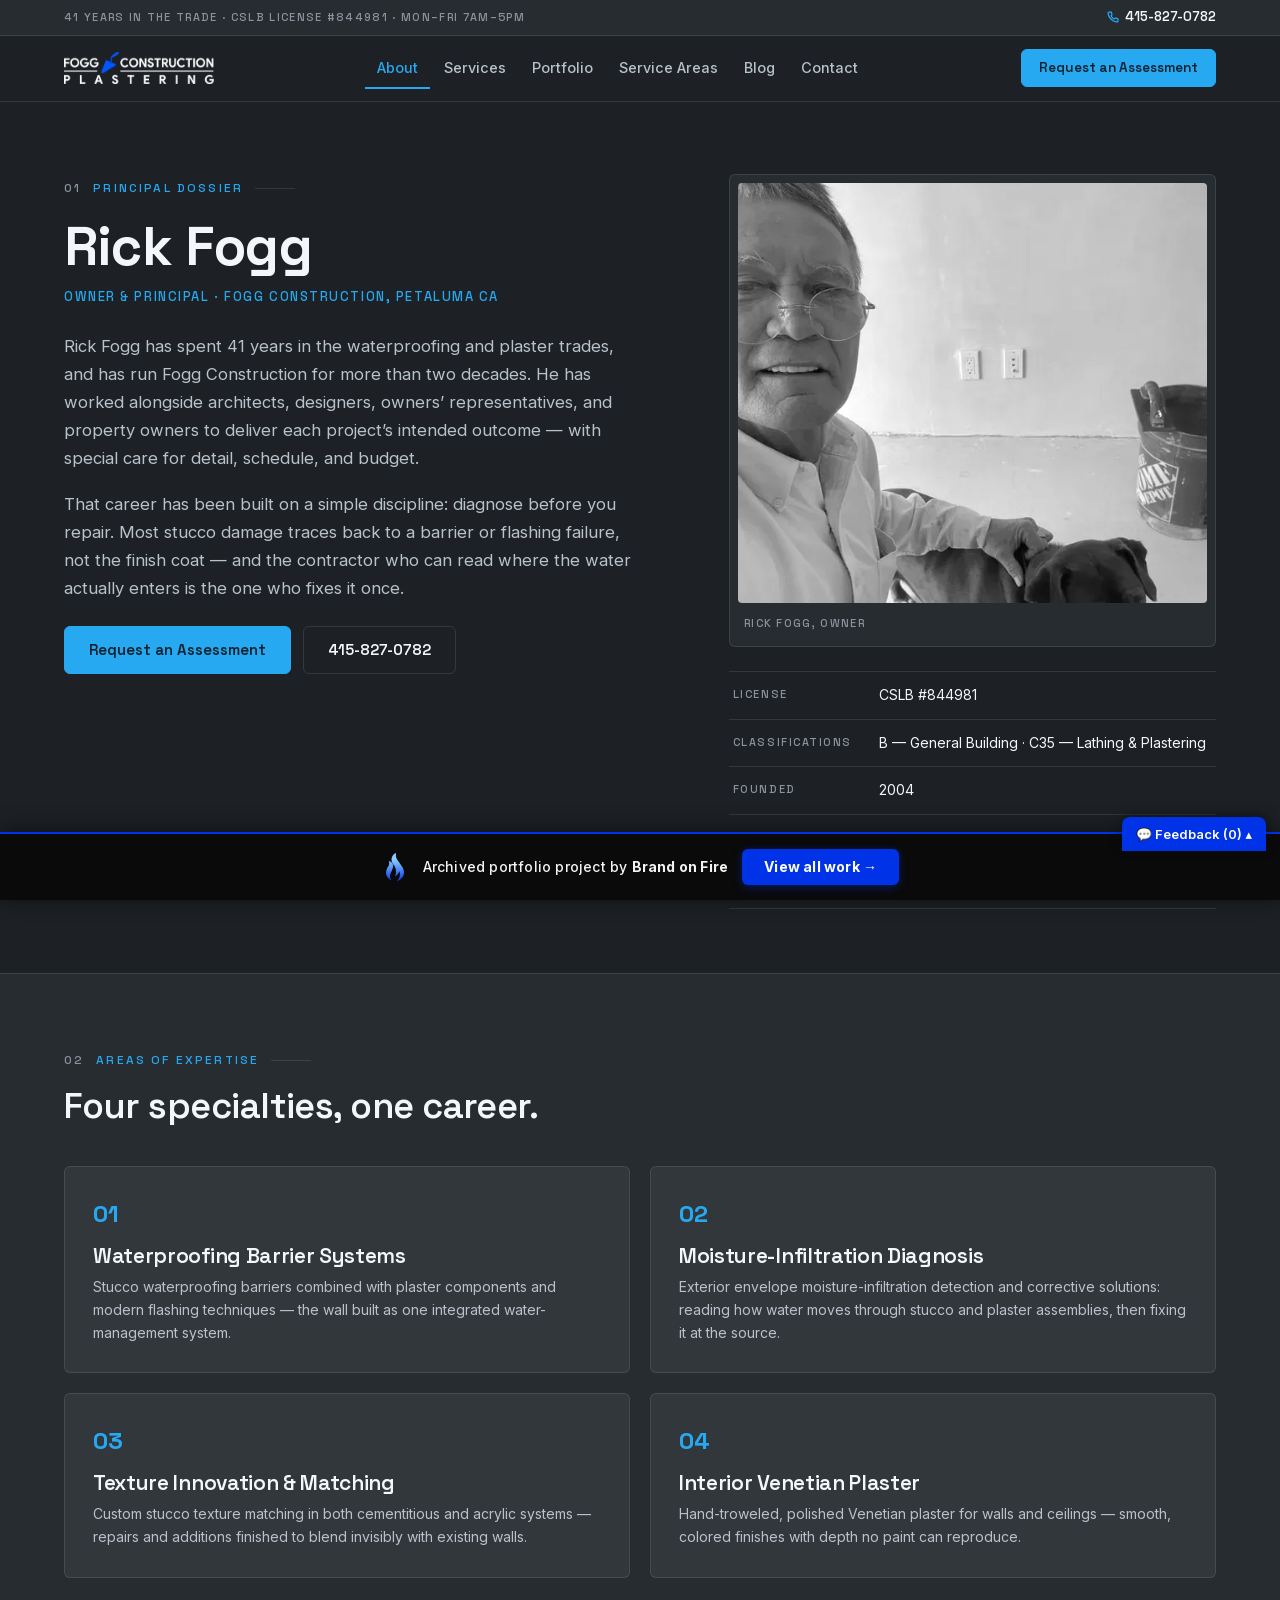
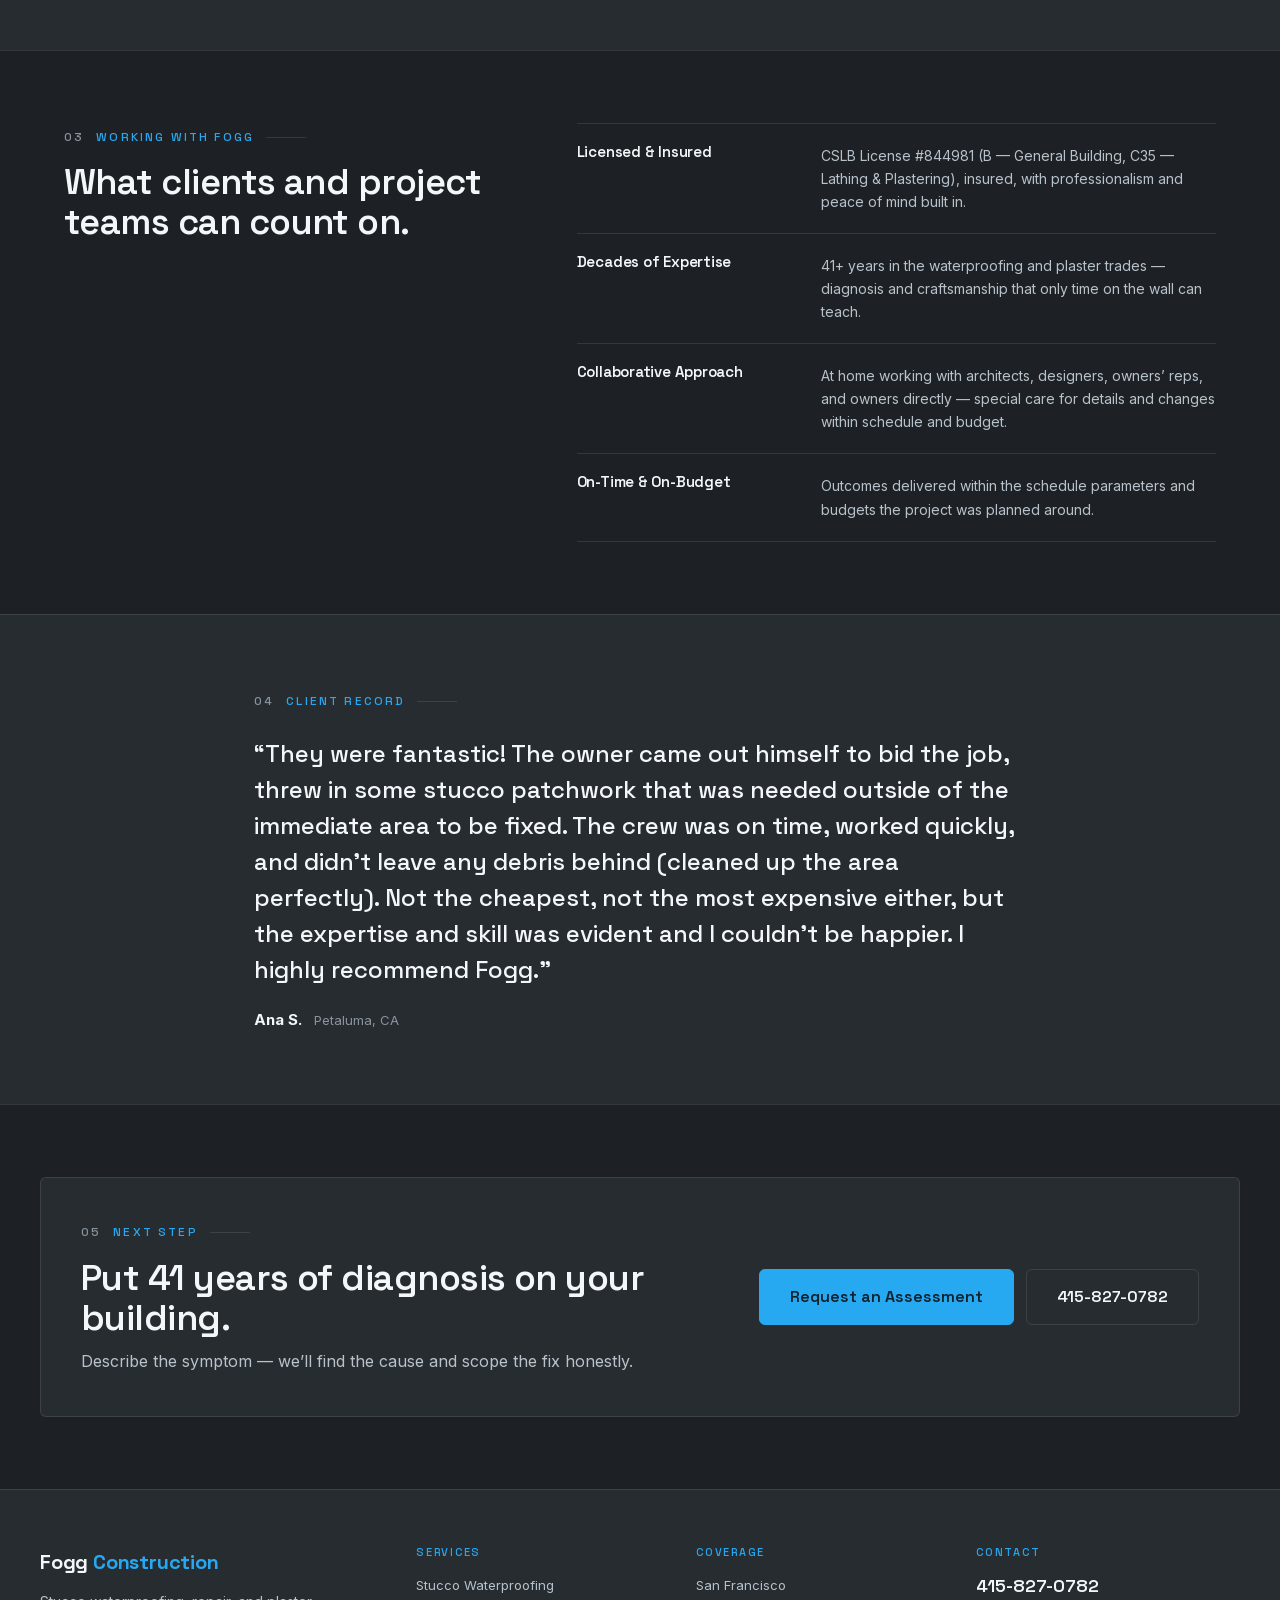
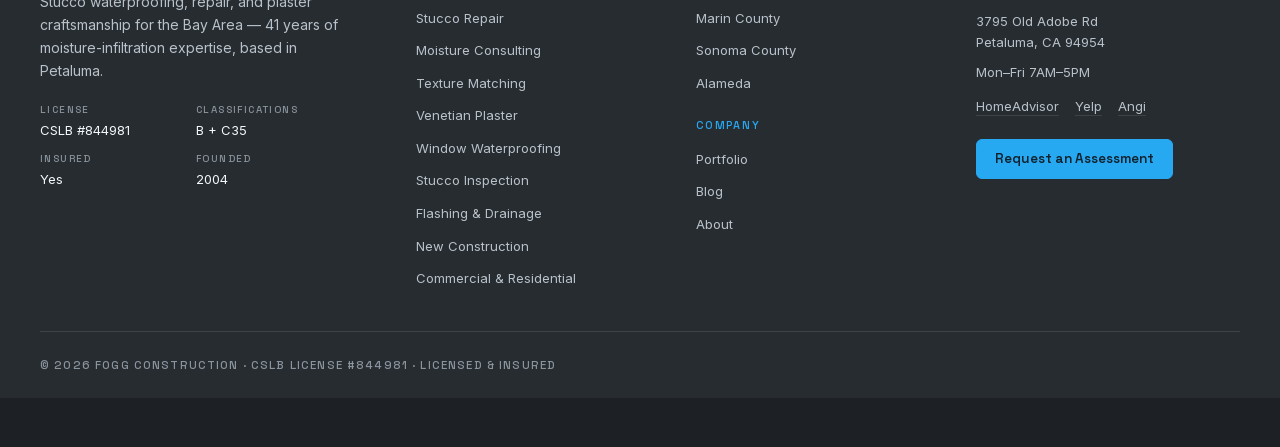
==== commit 747d7648: "Add feedback comment widget to portfolio bar" ====
--- a/about/index.html
+++ b/about/index.html
@@ -1 +1,58 @@
-<!doctype html><html lang="en" data-bofp="0"><head><meta charset="utf-8"><meta name="viewport" content="width=device-width,initial-scale=1"><title>About Rick Fogg — 41 Years in Waterproofing &amp; Plaster | Fogg Construction | Petaluma &amp; North Bay</title><meta name="description" content="Rick Fogg has spent 41 years in the waterproofing and plaster trades, leading Fogg Construction in Petaluma since 2004. CSLB #844981. Call 415-827-0782."><link rel="canonical" href="/about/"><meta name="robots" content="index, follow, max-image-preview:large, max-snippet:-1, max-video-preview:-1"><meta property="og:type" content="website"><meta property="og:title" content="About Rick Fogg — 41 Years in Waterproofing &amp; Plaster | Fogg Construction | Petaluma &amp; North Bay"><meta property="og:description" content="Rick Fogg has spent 41 years in the waterproofing and plaster trades, leading Fogg Construction in Petaluma since 2004. CSLB #844981. Call 415-827-0782."><meta property="og:url" content="/about/"><meta property="og:site_name" content="Fogg Construction"><meta property="og:image" content="/assets/images/og-default.jpg"><meta property="og:locale" content="en_US"><meta name="twitter:card" content="summary_large_image"><meta name="twitter:title" content="About Rick Fogg — 41 Years in Waterproofing &amp; Plaster | Fogg Construction | Petaluma &amp; North Bay"><meta name="twitter:description" content="Rick Fogg has spent 41 years in the waterproofing and plaster trades, leading Fogg Construction in Petaluma since 2004. CSLB #844981. Call 415-827-0782."><meta name="twitter:image" content="/assets/images/og-default.jpg"><meta name="geo.region" content="US-CA"><meta name="geo.placename" content="Petaluma, Sonoma County, CA"><meta name="geo.position" content="38.253215;-122.567448"><meta name="ICBM" content="38.253215, -122.567448"><link rel="icon" type="image/svg+xml" href="/favicon.svg"><link rel="icon" type="image/png" href="/favicon.png"><link rel="apple-touch-icon" href="/favicon.png"><link rel="manifest" href="/manifest.json"><meta name="theme-color" content="#32373c"><link rel="stylesheet" href="../style.css"><style>[data-bofp="0"]{background-color:#1d2125!important}[data-bofp="1"]{background-color:#1d2125!important;color:#b8c2ca!important}[data-bofp="2"]{background-color:#1d2125!important;color:#b8c2ca!important}[data-bofp="3"]{background-color:#1d2125!important;color:#b8c2ca!important}[data-bofp="4"]{background-color:#272c31!important;color:#b8c2ca!important}[data-bofp="5"]{background-color:#272c31!important;color:#b8c2ca!important}[data-bofp="6"]{background-color:#272c31!important;color:#b8c2ca!important}[data-bofp="7"]{background-color:#272c31!important;color:#b8c2ca!important}</style><meta name="robots" content="noindex, nofollow"></head> <body data-bofp="1"> <a class="sr-only" href="#content">Skip to content</a> <header class="hb" id="hb" data-astro-cid-hc4cwfqd="" data-bofp="2"> <div class="hb-util" data-astro-cid-hc4cwfqd=""> <div class="hb-util-inner" data-astro-cid-hc4cwfqd=""> <p class="hb-util-meta" data-astro-cid-hc4cwfqd="">41 Years in the Trade · CSLB License #844981 · Mon–Fri 7AM–5PM</p> <a class="hb-util-phone" href="tel:+14158270782" data-astro-cid-hc4cwfqd=""> <svg width="12" height="12" viewBox="0 0 24 24" fill="none" stroke="currentColor" stroke-width="2.5" aria-hidden="true" data-astro-cid-hc4cwfqd=""><path d="M22 16.92v3a2 2 0 0 1-2.18 2 19.79 19.79 0 0 1-8.63-3.07 19.5 19.5 0 0 1-6-6 19.79 19.79 0 0 1-3.07-8.67A2 2 0 0 1 4.11 2h3a2 2 0 0 1 2 1.72 12.84 12.84 0 0 0 .7 2.81 2 2 0 0 1-.45 2.11L8.09 9.91a16 16 0 0 0 6 6l1.27-1.27a2 2 0 0 1 2.11-.45 12.84 12.84 0 0 0 2.81.7A2 2 0 0 1 22 16.92z" data-astro-cid-hc4cwfqd=""></path></svg> 415-827-0782 </a> </div> </div> <div class="hb-main" data-astro-cid-hc4cwfqd="" data-bofp="3"> <div class="hb-inner" data-astro-cid-hc4cwfqd=""> <a href="../index.html" class="hb-logo" aria-label="Fogg Construction — home" data-astro-cid-hc4cwfqd=""> <img src="../_a/aed684697bbf.svg" alt="Fogg Construction" width="150" height="32" data-astro-cid-hc4cwfqd="" decoding="sync"> </a> <nav class="hb-nav" aria-label="Primary" data-astro-cid-hc4cwfqd=""> <a href="../about/index.html" class="is-active" aria-current="page" data-astro-cid-hc4cwfqd="">About</a><a href="../services/index.html" class="" data-astro-cid-hc4cwfqd="">Services</a><a href="../portfolio/index.html" class="" data-astro-cid-hc4cwfqd="">Portfolio</a><a href="../service-areas/index.html" class="" data-astro-cid-hc4cwfqd="">Service Areas</a><a href="../blog/index.html" class="" data-astro-cid-hc4cwfqd="">Blog</a><a href="../contact/index.html" class="" data-astro-cid-hc4cwfqd="">Contact</a> </nav> <a href="../contact/index.html" class="hb-cta b-btn b-btn--primary" data-astro-cid-hc4cwfqd="">Request an Assessment</a> <button class="hb-burger" id="hb-burger" aria-expanded="false" aria-controls="hb-mobile" aria-label="Open menu" data-astro-cid-hc4cwfqd=""> <span data-astro-cid-hc4cwfqd=""></span><span data-astro-cid-hc4cwfqd=""></span><span data-astro-cid-hc4cwfqd=""></span> </button> </div> </div> <nav class="hb-mobile" id="hb-mobile" hidden="" aria-label="Mobile" data-astro-cid-hc4cwfqd=""> <a href="../index.html" data-astro-cid-hc4cwfqd="">Home</a> <a href="../about/index.html" data-astro-cid-hc4cwfqd="">About</a> <a href="../services/index.html" data-astro-cid-hc4cwfqd="">Services</a> <a class="hb-mobile-sub" href="../services/stucco-waterproofing-moisture-barrier/index.html" data-astro-cid-hc4cwfqd="">· Stucco Waterproofing</a><a class="hb-mobile-sub" href="../services/stucco-repair-restoration/index.html" data-astro-cid-hc4cwfqd="">· Stucco Repair</a><a class="hb-mobile-sub" href="../services/moisture-infiltration-consulting/index.html" data-astro-cid-hc4cwfqd="">· Moisture Consulting</a><a class="hb-mobile-sub" href="../services/custom-stucco-texture-matching/index.html" data-astro-cid-hc4cwfqd="">· Texture Matching</a><a class="hb-mobile-sub" href="../services/venetian-plaster/index.html" data-astro-cid-hc4cwfqd="">· Venetian Plaster</a><a class="hb-mobile-sub" href="../services/window-installation-waterproofing/index.html" data-astro-cid-hc4cwfqd="">· Window Waterproofing</a><a class="hb-mobile-sub" href="#" data-astro-cid-hc4cwfqd="">· Stucco Inspection</a><a class="hb-mobile-sub" href="#" data-astro-cid-hc4cwfqd="">· Flashing &amp; Drainage</a><a class="hb-mobile-sub" href="#" data-astro-cid-hc4cwfqd="">· New Construction</a><a class="hb-mobile-sub" href="#" data-astro-cid-hc4cwfqd="">· Commercial &amp; Residential</a> <a href="../portfolio/index.html" data-astro-cid-hc4cwfqd="">Portfolio</a> <a href="../service-areas/index.html" data-astro-cid-hc4cwfqd="">Service Areas</a> <a href="../blog/index.html" data-astro-cid-hc4cwfqd="">Blog</a> <a href="../contact/index.html" data-astro-cid-hc4cwfqd="">Contact</a> <a class="hb-mobile-cta" href="../contact/index.html" data-astro-cid-hc4cwfqd="">Request an Assessment</a> <a class="hb-mobile-call" href="tel:+14158270782" data-astro-cid-hc4cwfqd="">Call 415-827-0782</a> </nav> </header> <main id="content"> <section class="ab-hero" data-astro-cid-kh7btl4r=""> <div class="b-container ab-hero-grid" data-astro-cid-kh7btl4r=""> <div class="ab-hero-text" data-astro-cid-kh7btl4r=""> <span class="b-label" data-astro-cid-kh7btl4r=""><span class="b-label-num" data-astro-cid-kh7btl4r="">01</span> Principal Dossier</span> <h1 data-astro-cid-kh7btl4r="">Rick Fogg</h1> <p class="ab-role" data-astro-cid-kh7btl4r="">Owner &amp; Principal · Fogg Construction, Petaluma CA</p> <p class="ab-bio" data-astro-cid-kh7btl4r="">Rick Fogg has spent 41 years in the waterproofing and plaster trades, and has run Fogg Construction for more than two decades. He has worked alongside architects, designers, owners’ representatives, and property owners to deliver each project’s intended outcome — with special care for detail, schedule, and budget.</p> <p class="ab-bio" data-astro-cid-kh7btl4r=""> That career has been built on a simple discipline: diagnose before you repair. Most stucco damage traces back to a barrier or flashing failure, not the finish coat — and the contractor who can read where the water actually enters is the one who fixes it once. </p> <div class="ab-hero-actions" data-astro-cid-kh7btl4r=""> <a href="../contact/index.html" class="b-btn b-btn--primary" data-astro-cid-kh7btl4r="">Request an Assessment</a> <a href="tel:+14158270782" class="b-btn b-btn--ghost" data-astro-cid-kh7btl4r="">415-827-0782</a> </div> </div> <div class="ab-hero-side" data-astro-cid-kh7btl4r=""> <figure class="ab-photo b-mono" data-astro-cid-kh7btl4r=""> <img src="../_a/152cc0440d36.webp" alt="Rick Fogg, owner of Fogg Construction, on a job site with his dog in front of a freshly plastered wall" fetchpriority="high" data-astro-cid-kh7btl4r="true" decoding="sync" width="591" height="782"> <figcaption data-astro-cid-kh7btl4r="">Rick Fogg, owner</figcaption> </figure> <dl class="ab-record" data-astro-cid-kh7btl4r=""> <div class="ab-record-row" data-astro-cid-kh7btl4r=""> <dt data-astro-cid-kh7btl4r="">License</dt> <dd data-astro-cid-kh7btl4r="">CSLB #844981</dd> </div><div class="ab-record-row" data-astro-cid-kh7btl4r=""> <dt data-astro-cid-kh7btl4r="">Classifications</dt> <dd data-astro-cid-kh7btl4r="">B — General Building · C35 — Lathing &amp; Plastering</dd> </div><div class="ab-record-row" data-astro-cid-kh7btl4r=""> <dt data-astro-cid-kh7btl4r="">Founded</dt> <dd data-astro-cid-kh7btl4r="">2004</dd> </div><div class="ab-record-row" data-astro-cid-kh7btl4r=""> <dt data-astro-cid-kh7btl4r="">Insured</dt> <dd data-astro-cid-kh7btl4r="">Yes</dd> </div><div class="ab-record-row" data-astro-cid-kh7btl4r=""> <dt data-astro-cid-kh7btl4r="">Hours</dt> <dd data-astro-cid-kh7btl4r="">Mon–Fri 7AM–5PM</dd> </div> </dl> </div> </div> </section> <section class="b-section b-section--line b-section--panel" data-astro-cid-kh7btl4r="" data-bofp="4"> <div class="b-container" data-astro-cid-kh7btl4r=""> <div class="b-sec-head" data-astro-cid-kh7btl4r=""> <span class="b-label" data-astro-cid-kh7btl4r=""><span class="b-label-num" data-astro-cid-kh7btl4r="">02</span> Areas of Expertise</span> <h2 data-astro-cid-kh7btl4r="">Four specialties, one career.</h2> </div> <div class="ab-exp-grid" data-astro-cid-kh7btl4r=""> <article class="ab-exp" data-astro-cid-kh7btl4r=""> <span class="ab-exp-num" data-astro-cid-kh7btl4r="">01</span> <h3 data-astro-cid-kh7btl4r="">Waterproofing Barrier Systems</h3> <p data-astro-cid-kh7btl4r="">Stucco waterproofing barriers combined with plaster components and modern flashing techniques — the wall built as one integrated water-management system.</p> </article><article class="ab-exp" data-astro-cid-kh7btl4r=""> <span class="ab-exp-num" data-astro-cid-kh7btl4r="">02</span> <h3 data-astro-cid-kh7btl4r="">Moisture-Infiltration Diagnosis</h3> <p data-astro-cid-kh7btl4r="">Exterior envelope moisture-infiltration detection and corrective solutions: reading how water moves through stucco and plaster assemblies, then fixing it at the source.</p> </article><article class="ab-exp" data-astro-cid-kh7btl4r=""> <span class="ab-exp-num" data-astro-cid-kh7btl4r="">03</span> <h3 data-astro-cid-kh7btl4r="">Texture Innovation &amp; Matching</h3> <p data-astro-cid-kh7btl4r="">Custom stucco texture matching in both cementitious and acrylic systems — repairs and additions finished to blend invisibly with existing walls.</p> </article><article class="ab-exp" data-astro-cid-kh7btl4r=""> <span class="ab-exp-num" data-astro-cid-kh7btl4r="">04</span> <h3 data-astro-cid-kh7btl4r="">Interior Venetian Plaster</h3> <p data-astro-cid-kh7btl4r="">Hand-troweled, polished Venetian plaster for walls and ceilings — smooth, colored finishes with depth no paint can reproduce.</p> </article> </div> </div> </section> <section class="b-section b-section--line" data-astro-cid-kh7btl4r=""> <div class="b-container ab-why-grid" data-astro-cid-kh7btl4r=""> <div class="ab-why-intro" data-astro-cid-kh7btl4r=""> <span class="b-label" data-astro-cid-kh7btl4r=""><span class="b-label-num" data-astro-cid-kh7btl4r="">03</span> Working With Fogg</span> <h2 data-astro-cid-kh7btl4r="">What clients and project teams can count on.</h2> </div> <div class="ab-why-rows" data-astro-cid-kh7btl4r=""> <div class="ab-why-row" data-astro-cid-kh7btl4r=""> <h3 data-astro-cid-kh7btl4r="">Licensed &amp; Insured</h3> <p data-astro-cid-kh7btl4r="">CSLB License #844981 (B — General Building, C35 — Lathing &amp; Plastering), insured, with professionalism and peace of mind built in.</p> </div><div class="ab-why-row" data-astro-cid-kh7btl4r=""> <h3 data-astro-cid-kh7btl4r="">Decades of Expertise</h3> <p data-astro-cid-kh7btl4r="">41+ years in the waterproofing and plaster trades — diagnosis and craftsmanship that only time on the wall can teach.</p> </div><div class="ab-why-row" data-astro-cid-kh7btl4r=""> <h3 data-astro-cid-kh7btl4r="">Collaborative Approach</h3> <p data-astro-cid-kh7btl4r="">At home working with architects, designers, owners’ reps, and owners directly — special care for details and changes within schedule and budget.</p> </div><div class="ab-why-row" data-astro-cid-kh7btl4r=""> <h3 data-astro-cid-kh7btl4r="">On-Time &amp; On-Budget</h3> <p data-astro-cid-kh7btl4r="">Outcomes delivered within the schedule parameters and budgets the project was planned around.</p> </div> </div> </div> </section> <section class="b-section b-section--line b-section--panel" data-astro-cid-kh7btl4r="" data-bofp="5"> <div class="b-narrow" data-astro-cid-kh7btl4r=""> <span class="b-label" data-astro-cid-kh7btl4r=""><span class="b-label-num" data-astro-cid-kh7btl4r="">04</span> Client Record</span> <figure class="ab-quote" data-astro-cid-kh7btl4r=""> <blockquote data-astro-cid-kh7btl4r="">“They were fantastic! The owner came out himself to bid the job, threw in some stucco patchwork that was needed outside of the immediate area to be fixed. The crew was on time, worked quickly, and didn’t leave any debris behind (cleaned up the area perfectly). Not the cheapest, not the most expensive either, but the expertise and skill was evident and I couldn’t be happier. I highly recommend Fogg.”</blockquote> <figcaption data-astro-cid-kh7btl4r=""> <strong data-astro-cid-kh7btl4r="">Ana S.</strong> <span data-astro-cid-kh7btl4r="">Petaluma, CA</span> </figcaption> </figure> </div> </section> <section class="b-section b-section--line" data-astro-cid-kh7btl4r=""> <div class="b-container ab-cta" data-astro-cid-kh7btl4r="" data-bofp="6"> <div data-astro-cid-kh7btl4r=""> <span class="b-label" data-astro-cid-kh7btl4r=""><span class="b-label-num" data-astro-cid-kh7btl4r="">05</span> Next Step</span> <h2 data-astro-cid-kh7btl4r="">Put 41 years of diagnosis on your building.</h2> <p data-astro-cid-kh7btl4r="">Describe the symptom — we’ll find the cause and scope the fix honestly.</p> </div> <div class="ab-cta-actions" data-astro-cid-kh7btl4r=""> <a href="../contact/index.html" class="b-btn b-btn--primary b-btn--lg" data-astro-cid-kh7btl4r="">Request an Assessment</a> <a href="tel:+14158270782" class="b-btn b-btn--ghost b-btn--lg" data-astro-cid-kh7btl4r="">415-827-0782</a> </div> </div> </section> </main> <footer class="fb" data-astro-cid-l6v3njuw=""> <div class="fb-main" data-astro-cid-l6v3njuw="" data-bofp="7"> <div class="fb-grid" data-astro-cid-l6v3njuw=""> <div class="fb-brand" data-astro-cid-l6v3njuw=""> <span class="fb-name" data-astro-cid-l6v3njuw="">Fogg <em data-astro-cid-l6v3njuw="">Construction</em></span> <p data-astro-cid-l6v3njuw="">Stucco waterproofing, repair, and plaster craftsmanship for the Bay Area — 41 years of moisture-infiltration expertise, based in Petaluma.</p> <dl class="fb-cred" data-astro-cid-l6v3njuw=""> <div data-astro-cid-l6v3njuw=""><dt data-astro-cid-l6v3njuw="">License</dt><dd data-astro-cid-l6v3njuw="">CSLB #844981</dd></div> <div data-astro-cid-l6v3njuw=""><dt data-astro-cid-l6v3njuw="">Classifications</dt><dd data-astro-cid-l6v3njuw="">B + C35</dd></div> <div data-astro-cid-l6v3njuw=""><dt data-astro-cid-l6v3njuw="">Insured</dt><dd data-astro-cid-l6v3njuw="">Yes</dd></div> <div data-astro-cid-l6v3njuw=""><dt data-astro-cid-l6v3njuw="">Founded</dt><dd data-astro-cid-l6v3njuw="">2004</dd></div> </dl> </div> <div class="fb-col" data-astro-cid-l6v3njuw=""> <h4 data-astro-cid-l6v3njuw="">Services</h4> <ul data-astro-cid-l6v3njuw=""> <li data-astro-cid-l6v3njuw=""><a href="../services/stucco-waterproofing-moisture-barrier/index.html" data-astro-cid-l6v3njuw="">Stucco Waterproofing</a></li><li data-astro-cid-l6v3njuw=""><a href="../services/stucco-repair-restoration/index.html" data-astro-cid-l6v3njuw="">Stucco Repair</a></li><li data-astro-cid-l6v3njuw=""><a href="../services/moisture-infiltration-consulting/index.html" data-astro-cid-l6v3njuw="">Moisture Consulting</a></li><li data-astro-cid-l6v3njuw=""><a href="../services/custom-stucco-texture-matching/index.html" data-astro-cid-l6v3njuw="">Texture Matching</a></li><li data-astro-cid-l6v3njuw=""><a href="../services/venetian-plaster/index.html" data-astro-cid-l6v3njuw="">Venetian Plaster</a></li><li data-astro-cid-l6v3njuw=""><a href="../services/window-installation-waterproofing/index.html" data-astro-cid-l6v3njuw="">Window Waterproofing</a></li><li data-astro-cid-l6v3njuw=""><a href="#" data-astro-cid-l6v3njuw="">Stucco Inspection</a></li><li data-astro-cid-l6v3njuw=""><a href="#" data-astro-cid-l6v3njuw="">Flashing &amp; Drainage</a></li><li data-astro-cid-l6v3njuw=""><a href="#" data-astro-cid-l6v3njuw="">New Construction</a></li><li data-astro-cid-l6v3njuw=""><a href="#" data-astro-cid-l6v3njuw="">Commercial &amp; Residential</a></li> </ul> </div> <div class="fb-col" data-astro-cid-l6v3njuw=""> <h4 data-astro-cid-l6v3njuw="">Coverage</h4> <ul data-astro-cid-l6v3njuw=""> <li data-astro-cid-l6v3njuw=""><a href="#" data-astro-cid-l6v3njuw="">San Francisco</a></li><li data-astro-cid-l6v3njuw=""><a href="#" data-astro-cid-l6v3njuw="">Marin County</a></li><li data-astro-cid-l6v3njuw=""><a href="#" data-astro-cid-l6v3njuw="">Sonoma County</a></li><li data-astro-cid-l6v3njuw=""><a href="#" data-astro-cid-l6v3njuw="">Alameda</a></li> </ul> <h4 class="fb-col-h2" data-astro-cid-l6v3njuw="">Company</h4> <ul data-astro-cid-l6v3njuw=""> <li data-astro-cid-l6v3njuw=""><a href="../portfolio/index.html" data-astro-cid-l6v3njuw="">Portfolio</a></li> <li data-astro-cid-l6v3njuw=""><a href="../blog/index.html" data-astro-cid-l6v3njuw="">Blog</a></li> <li data-astro-cid-l6v3njuw=""><a href="../about/index.html" data-astro-cid-l6v3njuw="">About</a></li> </ul> </div> <div class="fb-col" data-astro-cid-l6v3njuw=""> <h4 data-astro-cid-l6v3njuw="">Contact</h4> <p class="fb-phone" data-astro-cid-l6v3njuw=""><a href="tel:+14158270782" data-astro-cid-l6v3njuw="">415-827-0782</a></p> <p data-astro-cid-l6v3njuw="">3795 Old Adobe Rd<br data-astro-cid-l6v3njuw="">Petaluma, CA 94954</p> <p data-astro-cid-l6v3njuw="">Mon–Fri 7AM–5PM</p> <ul class="fb-profiles" data-astro-cid-l6v3njuw=""> <li data-astro-cid-l6v3njuw=""><a href="https://www.homeadvisor.com/rated.FoggConstruction.51681976.html" rel="noopener" target="_blank" data-astro-cid-l6v3njuw="">HomeAdvisor</a></li><li data-astro-cid-l6v3njuw=""><a href="https://www.yelp.com/biz/fogg-construction-stucco-santa-rosa" rel="noopener" target="_blank" data-astro-cid-l6v3njuw="">Yelp</a></li><li data-astro-cid-l6v3njuw=""><a href="https://www.angi.com/companylist/us/ca/petaluma/fogg-construction-reviews-9146171.htm" rel="noopener" target="_blank" data-astro-cid-l6v3njuw="">Angi</a></li> </ul> <a class="fb-cta b-btn b-btn--primary" href="../contact/index.html" data-astro-cid-l6v3njuw="">Request an Assessment</a> </div> </div> <div class="fb-bottom" data-astro-cid-l6v3njuw=""> <span data-astro-cid-l6v3njuw="">© 2026 Fogg Construction · CSLB License #844981 · Licensed &amp; Insured</span> </div> </div> </footer><a href="https://brandonfire.com/portfolio/" id="bof-portfolio-bar" rel="noopener" style="position:fixed;left:0;right:0;bottom:0;z-index:2147483647;display:flex;align-items:center;justify-content:center;gap:10px;flex-wrap:wrap;background:#14181c;color:#fff!important;font-family:-apple-system,BlinkMacSystemFont,'Segoe UI',Roboto,Helvetica,Arial,sans-serif;font-size:13px;font-weight:500;line-height:1;letter-spacing:.2px;padding:11px 16px;text-decoration:none!important;box-shadow:0 -2px 14px rgba(0,0,0,.28);border-top:2px solid #e2542c;box-sizing:border-box"><span style="opacity:.92;color:#fff">Archived portfolio project by <strong style="font-weight:700;color:#fff">Brand&nbsp;on&nbsp;Fire</strong></span><span style="background:#e2542c;color:#fff;padding:6px 12px;border-radius:4px;font-weight:600;white-space:nowrap">View&nbsp;all&nbsp;work&nbsp;&rarr;</span></a><!-- bof-portfolio-bar --><a href="https://brandonfire.com/portfolio/" id="bof-portfolio-bar" rel="noopener" style="position:fixed;left:0;right:0;bottom:0;z-index:2147483647;display:flex;align-items:center;justify-content:center;gap:14px;flex-wrap:wrap;background:#0a0a0a;color:#ffffff !important;font-family:Inter,-apple-system,BlinkMacSystemFont,'Segoe UI',Roboto,Helvetica,Arial,sans-serif;font-size:14px;font-weight:500;line-height:1;letter-spacing:.2px;padding:15px 18px;text-decoration:none !important;box-shadow:0 -3px 22px rgba(0,0,0,.45);border-top:2px solid #0033e7;box-sizing:border-box;"><img src="[data-uri]" alt="" width="28" height="28" style="display:block;flex:0 0 auto;width:28px;height:28px;"><span style="opacity:.95;color:#fff;">Archived portfolio project by <strong style="font-weight:700;color:#fff;">Brand&nbsp;on&nbsp;Fire</strong></span><span style="background:#0033e7;color:#fff;padding:11px 22px;border-radius:6px;font-weight:700;font-size:14px;white-space:nowrap;box-shadow:0 2px 10px rgba(0,51,231,.4);">View&nbsp;all&nbsp;work&nbsp;&rarr;</span></a><script>(function(){function p(){var b=document.getElementById("bof-portfolio-bar");if(b&&document.body)document.body.style.setProperty("padding-bottom",b.offsetHeight+"px","important");}if(document.readyState!=="loading")p();else document.addEventListener("DOMContentLoaded",p);window.addEventListener("resize",p);})();</script><!-- /bof-portfolio-bar --></body></html>+<!doctype html><html lang="en" data-bofp="0"><head><meta charset="utf-8"><meta name="viewport" content="width=device-width,initial-scale=1"><title>About Rick Fogg — 41 Years in Waterproofing &amp; Plaster | Fogg Construction | Petaluma &amp; North Bay</title><meta name="description" content="Rick Fogg has spent 41 years in the waterproofing and plaster trades, leading Fogg Construction in Petaluma since 2004. CSLB #844981. Call 415-827-0782."><link rel="canonical" href="/about/"><meta name="robots" content="index, follow, max-image-preview:large, max-snippet:-1, max-video-preview:-1"><meta property="og:type" content="website"><meta property="og:title" content="About Rick Fogg — 41 Years in Waterproofing &amp; Plaster | Fogg Construction | Petaluma &amp; North Bay"><meta property="og:description" content="Rick Fogg has spent 41 years in the waterproofing and plaster trades, leading Fogg Construction in Petaluma since 2004. CSLB #844981. Call 415-827-0782."><meta property="og:url" content="/about/"><meta property="og:site_name" content="Fogg Construction"><meta property="og:image" content="/assets/images/og-default.jpg"><meta property="og:locale" content="en_US"><meta name="twitter:card" content="summary_large_image"><meta name="twitter:title" content="About Rick Fogg — 41 Years in Waterproofing &amp; Plaster | Fogg Construction | Petaluma &amp; North Bay"><meta name="twitter:description" content="Rick Fogg has spent 41 years in the waterproofing and plaster trades, leading Fogg Construction in Petaluma since 2004. CSLB #844981. Call 415-827-0782."><meta name="twitter:image" content="/assets/images/og-default.jpg"><meta name="geo.region" content="US-CA"><meta name="geo.placename" content="Petaluma, Sonoma County, CA"><meta name="geo.position" content="38.253215;-122.567448"><meta name="ICBM" content="38.253215, -122.567448"><link rel="icon" type="image/svg+xml" href="/favicon.svg"><link rel="icon" type="image/png" href="/favicon.png"><link rel="apple-touch-icon" href="/favicon.png"><link rel="manifest" href="/manifest.json"><meta name="theme-color" content="#32373c"><link rel="stylesheet" href="../style.css"><style>[data-bofp="0"]{background-color:#1d2125!important}[data-bofp="1"]{background-color:#1d2125!important;color:#b8c2ca!important}[data-bofp="2"]{background-color:#1d2125!important;color:#b8c2ca!important}[data-bofp="3"]{background-color:#1d2125!important;color:#b8c2ca!important}[data-bofp="4"]{background-color:#272c31!important;color:#b8c2ca!important}[data-bofp="5"]{background-color:#272c31!important;color:#b8c2ca!important}[data-bofp="6"]{background-color:#272c31!important;color:#b8c2ca!important}[data-bofp="7"]{background-color:#272c31!important;color:#b8c2ca!important}</style><meta name="robots" content="noindex, nofollow"></head> <body data-bofp="1"> <a class="sr-only" href="#content">Skip to content</a> <header class="hb" id="hb" data-astro-cid-hc4cwfqd="" data-bofp="2"> <div class="hb-util" data-astro-cid-hc4cwfqd=""> <div class="hb-util-inner" data-astro-cid-hc4cwfqd=""> <p class="hb-util-meta" data-astro-cid-hc4cwfqd="">41 Years in the Trade · CSLB License #844981 · Mon–Fri 7AM–5PM</p> <a class="hb-util-phone" href="tel:+14158270782" data-astro-cid-hc4cwfqd=""> <svg width="12" height="12" viewBox="0 0 24 24" fill="none" stroke="currentColor" stroke-width="2.5" aria-hidden="true" data-astro-cid-hc4cwfqd=""><path d="M22 16.92v3a2 2 0 0 1-2.18 2 19.79 19.79 0 0 1-8.63-3.07 19.5 19.5 0 0 1-6-6 19.79 19.79 0 0 1-3.07-8.67A2 2 0 0 1 4.11 2h3a2 2 0 0 1 2 1.72 12.84 12.84 0 0 0 .7 2.81 2 2 0 0 1-.45 2.11L8.09 9.91a16 16 0 0 0 6 6l1.27-1.27a2 2 0 0 1 2.11-.45 12.84 12.84 0 0 0 2.81.7A2 2 0 0 1 22 16.92z" data-astro-cid-hc4cwfqd=""></path></svg> 415-827-0782 </a> </div> </div> <div class="hb-main" data-astro-cid-hc4cwfqd="" data-bofp="3"> <div class="hb-inner" data-astro-cid-hc4cwfqd=""> <a href="../index.html" class="hb-logo" aria-label="Fogg Construction — home" data-astro-cid-hc4cwfqd=""> <img src="../_a/aed684697bbf.svg" alt="Fogg Construction" width="150" height="32" data-astro-cid-hc4cwfqd="" decoding="sync"> </a> <nav class="hb-nav" aria-label="Primary" data-astro-cid-hc4cwfqd=""> <a href="../about/index.html" class="is-active" aria-current="page" data-astro-cid-hc4cwfqd="">About</a><a href="../services/index.html" class="" data-astro-cid-hc4cwfqd="">Services</a><a href="../portfolio/index.html" class="" data-astro-cid-hc4cwfqd="">Portfolio</a><a href="../service-areas/index.html" class="" data-astro-cid-hc4cwfqd="">Service Areas</a><a href="../blog/index.html" class="" data-astro-cid-hc4cwfqd="">Blog</a><a href="../contact/index.html" class="" data-astro-cid-hc4cwfqd="">Contact</a> </nav> <a href="../contact/index.html" class="hb-cta b-btn b-btn--primary" data-astro-cid-hc4cwfqd="">Request an Assessment</a> <button class="hb-burger" id="hb-burger" aria-expanded="false" aria-controls="hb-mobile" aria-label="Open menu" data-astro-cid-hc4cwfqd=""> <span data-astro-cid-hc4cwfqd=""></span><span data-astro-cid-hc4cwfqd=""></span><span data-astro-cid-hc4cwfqd=""></span> </button> </div> </div> <nav class="hb-mobile" id="hb-mobile" hidden="" aria-label="Mobile" data-astro-cid-hc4cwfqd=""> <a href="../index.html" data-astro-cid-hc4cwfqd="">Home</a> <a href="../about/index.html" data-astro-cid-hc4cwfqd="">About</a> <a href="../services/index.html" data-astro-cid-hc4cwfqd="">Services</a> <a class="hb-mobile-sub" href="../services/stucco-waterproofing-moisture-barrier/index.html" data-astro-cid-hc4cwfqd="">· Stucco Waterproofing</a><a class="hb-mobile-sub" href="../services/stucco-repair-restoration/index.html" data-astro-cid-hc4cwfqd="">· Stucco Repair</a><a class="hb-mobile-sub" href="../services/moisture-infiltration-consulting/index.html" data-astro-cid-hc4cwfqd="">· Moisture Consulting</a><a class="hb-mobile-sub" href="../services/custom-stucco-texture-matching/index.html" data-astro-cid-hc4cwfqd="">· Texture Matching</a><a class="hb-mobile-sub" href="../services/venetian-plaster/index.html" data-astro-cid-hc4cwfqd="">· Venetian Plaster</a><a class="hb-mobile-sub" href="../services/window-installation-waterproofing/index.html" data-astro-cid-hc4cwfqd="">· Window Waterproofing</a><a class="hb-mobile-sub" href="#" data-astro-cid-hc4cwfqd="">· Stucco Inspection</a><a class="hb-mobile-sub" href="#" data-astro-cid-hc4cwfqd="">· Flashing &amp; Drainage</a><a class="hb-mobile-sub" href="#" data-astro-cid-hc4cwfqd="">· New Construction</a><a class="hb-mobile-sub" href="#" data-astro-cid-hc4cwfqd="">· Commercial &amp; Residential</a> <a href="../portfolio/index.html" data-astro-cid-hc4cwfqd="">Portfolio</a> <a href="../service-areas/index.html" data-astro-cid-hc4cwfqd="">Service Areas</a> <a href="../blog/index.html" data-astro-cid-hc4cwfqd="">Blog</a> <a href="../contact/index.html" data-astro-cid-hc4cwfqd="">Contact</a> <a class="hb-mobile-cta" href="../contact/index.html" data-astro-cid-hc4cwfqd="">Request an Assessment</a> <a class="hb-mobile-call" href="tel:+14158270782" data-astro-cid-hc4cwfqd="">Call 415-827-0782</a> </nav> </header> <main id="content"> <section class="ab-hero" data-astro-cid-kh7btl4r=""> <div class="b-container ab-hero-grid" data-astro-cid-kh7btl4r=""> <div class="ab-hero-text" data-astro-cid-kh7btl4r=""> <span class="b-label" data-astro-cid-kh7btl4r=""><span class="b-label-num" data-astro-cid-kh7btl4r="">01</span> Principal Dossier</span> <h1 data-astro-cid-kh7btl4r="">Rick Fogg</h1> <p class="ab-role" data-astro-cid-kh7btl4r="">Owner &amp; Principal · Fogg Construction, Petaluma CA</p> <p class="ab-bio" data-astro-cid-kh7btl4r="">Rick Fogg has spent 41 years in the waterproofing and plaster trades, and has run Fogg Construction for more than two decades. He has worked alongside architects, designers, owners’ representatives, and property owners to deliver each project’s intended outcome — with special care for detail, schedule, and budget.</p> <p class="ab-bio" data-astro-cid-kh7btl4r=""> That career has been built on a simple discipline: diagnose before you repair. Most stucco damage traces back to a barrier or flashing failure, not the finish coat — and the contractor who can read where the water actually enters is the one who fixes it once. </p> <div class="ab-hero-actions" data-astro-cid-kh7btl4r=""> <a href="../contact/index.html" class="b-btn b-btn--primary" data-astro-cid-kh7btl4r="">Request an Assessment</a> <a href="tel:+14158270782" class="b-btn b-btn--ghost" data-astro-cid-kh7btl4r="">415-827-0782</a> </div> </div> <div class="ab-hero-side" data-astro-cid-kh7btl4r=""> <figure class="ab-photo b-mono" data-astro-cid-kh7btl4r=""> <img src="../_a/152cc0440d36.webp" alt="Rick Fogg, owner of Fogg Construction, on a job site with his dog in front of a freshly plastered wall" fetchpriority="high" data-astro-cid-kh7btl4r="true" decoding="sync" width="591" height="782"> <figcaption data-astro-cid-kh7btl4r="">Rick Fogg, owner</figcaption> </figure> <dl class="ab-record" data-astro-cid-kh7btl4r=""> <div class="ab-record-row" data-astro-cid-kh7btl4r=""> <dt data-astro-cid-kh7btl4r="">License</dt> <dd data-astro-cid-kh7btl4r="">CSLB #844981</dd> </div><div class="ab-record-row" data-astro-cid-kh7btl4r=""> <dt data-astro-cid-kh7btl4r="">Classifications</dt> <dd data-astro-cid-kh7btl4r="">B — General Building · C35 — Lathing &amp; Plastering</dd> </div><div class="ab-record-row" data-astro-cid-kh7btl4r=""> <dt data-astro-cid-kh7btl4r="">Founded</dt> <dd data-astro-cid-kh7btl4r="">2004</dd> </div><div class="ab-record-row" data-astro-cid-kh7btl4r=""> <dt data-astro-cid-kh7btl4r="">Insured</dt> <dd data-astro-cid-kh7btl4r="">Yes</dd> </div><div class="ab-record-row" data-astro-cid-kh7btl4r=""> <dt data-astro-cid-kh7btl4r="">Hours</dt> <dd data-astro-cid-kh7btl4r="">Mon–Fri 7AM–5PM</dd> </div> </dl> </div> </div> </section> <section class="b-section b-section--line b-section--panel" data-astro-cid-kh7btl4r="" data-bofp="4"> <div class="b-container" data-astro-cid-kh7btl4r=""> <div class="b-sec-head" data-astro-cid-kh7btl4r=""> <span class="b-label" data-astro-cid-kh7btl4r=""><span class="b-label-num" data-astro-cid-kh7btl4r="">02</span> Areas of Expertise</span> <h2 data-astro-cid-kh7btl4r="">Four specialties, one career.</h2> </div> <div class="ab-exp-grid" data-astro-cid-kh7btl4r=""> <article class="ab-exp" data-astro-cid-kh7btl4r=""> <span class="ab-exp-num" data-astro-cid-kh7btl4r="">01</span> <h3 data-astro-cid-kh7btl4r="">Waterproofing Barrier Systems</h3> <p data-astro-cid-kh7btl4r="">Stucco waterproofing barriers combined with plaster components and modern flashing techniques — the wall built as one integrated water-management system.</p> </article><article class="ab-exp" data-astro-cid-kh7btl4r=""> <span class="ab-exp-num" data-astro-cid-kh7btl4r="">02</span> <h3 data-astro-cid-kh7btl4r="">Moisture-Infiltration Diagnosis</h3> <p data-astro-cid-kh7btl4r="">Exterior envelope moisture-infiltration detection and corrective solutions: reading how water moves through stucco and plaster assemblies, then fixing it at the source.</p> </article><article class="ab-exp" data-astro-cid-kh7btl4r=""> <span class="ab-exp-num" data-astro-cid-kh7btl4r="">03</span> <h3 data-astro-cid-kh7btl4r="">Texture Innovation &amp; Matching</h3> <p data-astro-cid-kh7btl4r="">Custom stucco texture matching in both cementitious and acrylic systems — repairs and additions finished to blend invisibly with existing walls.</p> </article><article class="ab-exp" data-astro-cid-kh7btl4r=""> <span class="ab-exp-num" data-astro-cid-kh7btl4r="">04</span> <h3 data-astro-cid-kh7btl4r="">Interior Venetian Plaster</h3> <p data-astro-cid-kh7btl4r="">Hand-troweled, polished Venetian plaster for walls and ceilings — smooth, colored finishes with depth no paint can reproduce.</p> </article> </div> </div> </section> <section class="b-section b-section--line" data-astro-cid-kh7btl4r=""> <div class="b-container ab-why-grid" data-astro-cid-kh7btl4r=""> <div class="ab-why-intro" data-astro-cid-kh7btl4r=""> <span class="b-label" data-astro-cid-kh7btl4r=""><span class="b-label-num" data-astro-cid-kh7btl4r="">03</span> Working With Fogg</span> <h2 data-astro-cid-kh7btl4r="">What clients and project teams can count on.</h2> </div> <div class="ab-why-rows" data-astro-cid-kh7btl4r=""> <div class="ab-why-row" data-astro-cid-kh7btl4r=""> <h3 data-astro-cid-kh7btl4r="">Licensed &amp; Insured</h3> <p data-astro-cid-kh7btl4r="">CSLB License #844981 (B — General Building, C35 — Lathing &amp; Plastering), insured, with professionalism and peace of mind built in.</p> </div><div class="ab-why-row" data-astro-cid-kh7btl4r=""> <h3 data-astro-cid-kh7btl4r="">Decades of Expertise</h3> <p data-astro-cid-kh7btl4r="">41+ years in the waterproofing and plaster trades — diagnosis and craftsmanship that only time on the wall can teach.</p> </div><div class="ab-why-row" data-astro-cid-kh7btl4r=""> <h3 data-astro-cid-kh7btl4r="">Collaborative Approach</h3> <p data-astro-cid-kh7btl4r="">At home working with architects, designers, owners’ reps, and owners directly — special care for details and changes within schedule and budget.</p> </div><div class="ab-why-row" data-astro-cid-kh7btl4r=""> <h3 data-astro-cid-kh7btl4r="">On-Time &amp; On-Budget</h3> <p data-astro-cid-kh7btl4r="">Outcomes delivered within the schedule parameters and budgets the project was planned around.</p> </div> </div> </div> </section> <section class="b-section b-section--line b-section--panel" data-astro-cid-kh7btl4r="" data-bofp="5"> <div class="b-narrow" data-astro-cid-kh7btl4r=""> <span class="b-label" data-astro-cid-kh7btl4r=""><span class="b-label-num" data-astro-cid-kh7btl4r="">04</span> Client Record</span> <figure class="ab-quote" data-astro-cid-kh7btl4r=""> <blockquote data-astro-cid-kh7btl4r="">“They were fantastic! The owner came out himself to bid the job, threw in some stucco patchwork that was needed outside of the immediate area to be fixed. The crew was on time, worked quickly, and didn’t leave any debris behind (cleaned up the area perfectly). Not the cheapest, not the most expensive either, but the expertise and skill was evident and I couldn’t be happier. I highly recommend Fogg.”</blockquote> <figcaption data-astro-cid-kh7btl4r=""> <strong data-astro-cid-kh7btl4r="">Ana S.</strong> <span data-astro-cid-kh7btl4r="">Petaluma, CA</span> </figcaption> </figure> </div> </section> <section class="b-section b-section--line" data-astro-cid-kh7btl4r=""> <div class="b-container ab-cta" data-astro-cid-kh7btl4r="" data-bofp="6"> <div data-astro-cid-kh7btl4r=""> <span class="b-label" data-astro-cid-kh7btl4r=""><span class="b-label-num" data-astro-cid-kh7btl4r="">05</span> Next Step</span> <h2 data-astro-cid-kh7btl4r="">Put 41 years of diagnosis on your building.</h2> <p data-astro-cid-kh7btl4r="">Describe the symptom — we’ll find the cause and scope the fix honestly.</p> </div> <div class="ab-cta-actions" data-astro-cid-kh7btl4r=""> <a href="../contact/index.html" class="b-btn b-btn--primary b-btn--lg" data-astro-cid-kh7btl4r="">Request an Assessment</a> <a href="tel:+14158270782" class="b-btn b-btn--ghost b-btn--lg" data-astro-cid-kh7btl4r="">415-827-0782</a> </div> </div> </section> </main> <footer class="fb" data-astro-cid-l6v3njuw=""> <div class="fb-main" data-astro-cid-l6v3njuw="" data-bofp="7"> <div class="fb-grid" data-astro-cid-l6v3njuw=""> <div class="fb-brand" data-astro-cid-l6v3njuw=""> <span class="fb-name" data-astro-cid-l6v3njuw="">Fogg <em data-astro-cid-l6v3njuw="">Construction</em></span> <p data-astro-cid-l6v3njuw="">Stucco waterproofing, repair, and plaster craftsmanship for the Bay Area — 41 years of moisture-infiltration expertise, based in Petaluma.</p> <dl class="fb-cred" data-astro-cid-l6v3njuw=""> <div data-astro-cid-l6v3njuw=""><dt data-astro-cid-l6v3njuw="">License</dt><dd data-astro-cid-l6v3njuw="">CSLB #844981</dd></div> <div data-astro-cid-l6v3njuw=""><dt data-astro-cid-l6v3njuw="">Classifications</dt><dd data-astro-cid-l6v3njuw="">B + C35</dd></div> <div data-astro-cid-l6v3njuw=""><dt data-astro-cid-l6v3njuw="">Insured</dt><dd data-astro-cid-l6v3njuw="">Yes</dd></div> <div data-astro-cid-l6v3njuw=""><dt data-astro-cid-l6v3njuw="">Founded</dt><dd data-astro-cid-l6v3njuw="">2004</dd></div> </dl> </div> <div class="fb-col" data-astro-cid-l6v3njuw=""> <h4 data-astro-cid-l6v3njuw="">Services</h4> <ul data-astro-cid-l6v3njuw=""> <li data-astro-cid-l6v3njuw=""><a href="../services/stucco-waterproofing-moisture-barrier/index.html" data-astro-cid-l6v3njuw="">Stucco Waterproofing</a></li><li data-astro-cid-l6v3njuw=""><a href="../services/stucco-repair-restoration/index.html" data-astro-cid-l6v3njuw="">Stucco Repair</a></li><li data-astro-cid-l6v3njuw=""><a href="../services/moisture-infiltration-consulting/index.html" data-astro-cid-l6v3njuw="">Moisture Consulting</a></li><li data-astro-cid-l6v3njuw=""><a href="../services/custom-stucco-texture-matching/index.html" data-astro-cid-l6v3njuw="">Texture Matching</a></li><li data-astro-cid-l6v3njuw=""><a href="../services/venetian-plaster/index.html" data-astro-cid-l6v3njuw="">Venetian Plaster</a></li><li data-astro-cid-l6v3njuw=""><a href="../services/window-installation-waterproofing/index.html" data-astro-cid-l6v3njuw="">Window Waterproofing</a></li><li data-astro-cid-l6v3njuw=""><a href="#" data-astro-cid-l6v3njuw="">Stucco Inspection</a></li><li data-astro-cid-l6v3njuw=""><a href="#" data-astro-cid-l6v3njuw="">Flashing &amp; Drainage</a></li><li data-astro-cid-l6v3njuw=""><a href="#" data-astro-cid-l6v3njuw="">New Construction</a></li><li data-astro-cid-l6v3njuw=""><a href="#" data-astro-cid-l6v3njuw="">Commercial &amp; Residential</a></li> </ul> </div> <div class="fb-col" data-astro-cid-l6v3njuw=""> <h4 data-astro-cid-l6v3njuw="">Coverage</h4> <ul data-astro-cid-l6v3njuw=""> <li data-astro-cid-l6v3njuw=""><a href="#" data-astro-cid-l6v3njuw="">San Francisco</a></li><li data-astro-cid-l6v3njuw=""><a href="#" data-astro-cid-l6v3njuw="">Marin County</a></li><li data-astro-cid-l6v3njuw=""><a href="#" data-astro-cid-l6v3njuw="">Sonoma County</a></li><li data-astro-cid-l6v3njuw=""><a href="#" data-astro-cid-l6v3njuw="">Alameda</a></li> </ul> <h4 class="fb-col-h2" data-astro-cid-l6v3njuw="">Company</h4> <ul data-astro-cid-l6v3njuw=""> <li data-astro-cid-l6v3njuw=""><a href="../portfolio/index.html" data-astro-cid-l6v3njuw="">Portfolio</a></li> <li data-astro-cid-l6v3njuw=""><a href="../blog/index.html" data-astro-cid-l6v3njuw="">Blog</a></li> <li data-astro-cid-l6v3njuw=""><a href="../about/index.html" data-astro-cid-l6v3njuw="">About</a></li> </ul> </div> <div class="fb-col" data-astro-cid-l6v3njuw=""> <h4 data-astro-cid-l6v3njuw="">Contact</h4> <p class="fb-phone" data-astro-cid-l6v3njuw=""><a href="tel:+14158270782" data-astro-cid-l6v3njuw="">415-827-0782</a></p> <p data-astro-cid-l6v3njuw="">3795 Old Adobe Rd<br data-astro-cid-l6v3njuw="">Petaluma, CA 94954</p> <p data-astro-cid-l6v3njuw="">Mon–Fri 7AM–5PM</p> <ul class="fb-profiles" data-astro-cid-l6v3njuw=""> <li data-astro-cid-l6v3njuw=""><a href="https://www.homeadvisor.com/rated.FoggConstruction.51681976.html" rel="noopener" target="_blank" data-astro-cid-l6v3njuw="">HomeAdvisor</a></li><li data-astro-cid-l6v3njuw=""><a href="https://www.yelp.com/biz/fogg-construction-stucco-santa-rosa" rel="noopener" target="_blank" data-astro-cid-l6v3njuw="">Yelp</a></li><li data-astro-cid-l6v3njuw=""><a href="https://www.angi.com/companylist/us/ca/petaluma/fogg-construction-reviews-9146171.htm" rel="noopener" target="_blank" data-astro-cid-l6v3njuw="">Angi</a></li> </ul> <a class="fb-cta b-btn b-btn--primary" href="../contact/index.html" data-astro-cid-l6v3njuw="">Request an Assessment</a> </div> </div> <div class="fb-bottom" data-astro-cid-l6v3njuw=""> <span data-astro-cid-l6v3njuw="">© 2026 Fogg Construction · CSLB License #844981 · Licensed &amp; Insured</span> </div> </div> </footer><a href="https://brandonfire.com/portfolio/" id="bof-portfolio-bar" rel="noopener" style="position:fixed;left:0;right:0;bottom:0;z-index:2147483647;display:flex;align-items:center;justify-content:center;gap:10px;flex-wrap:wrap;background:#14181c;color:#fff!important;font-family:-apple-system,BlinkMacSystemFont,'Segoe UI',Roboto,Helvetica,Arial,sans-serif;font-size:13px;font-weight:500;line-height:1;letter-spacing:.2px;padding:11px 16px;text-decoration:none!important;box-shadow:0 -2px 14px rgba(0,0,0,.28);border-top:2px solid #e2542c;box-sizing:border-box"><span style="opacity:.92;color:#fff">Archived portfolio project by <strong style="font-weight:700;color:#fff">Brand&nbsp;on&nbsp;Fire</strong></span><span style="background:#e2542c;color:#fff;padding:6px 12px;border-radius:4px;font-weight:600;white-space:nowrap">View&nbsp;all&nbsp;work&nbsp;&rarr;</span></a><!-- bof-portfolio-bar --><a href="https://brandonfire.com/portfolio/" id="bof-portfolio-bar" rel="noopener" style="position:fixed;left:0;right:0;bottom:0;z-index:2147483647;display:flex;align-items:center;justify-content:center;gap:14px;flex-wrap:wrap;background:#0a0a0a;color:#ffffff !important;font-family:Inter,-apple-system,BlinkMacSystemFont,'Segoe UI',Roboto,Helvetica,Arial,sans-serif;font-size:14px;font-weight:500;line-height:1;letter-spacing:.2px;padding:15px 18px;text-decoration:none !important;box-shadow:0 -3px 22px rgba(0,0,0,.45);border-top:2px solid #0033e7;box-sizing:border-box;"><img src="[data-uri]" alt="" width="28" height="28" style="display:block;flex:0 0 auto;width:28px;height:28px;"><span style="opacity:.95;color:#fff;">Archived portfolio project by <strong style="font-weight:700;color:#fff;">Brand&nbsp;on&nbsp;Fire</strong></span><span style="background:#0033e7;color:#fff;padding:11px 22px;border-radius:6px;font-weight:700;font-size:14px;white-space:nowrap;box-shadow:0 2px 10px rgba(0,51,231,.4);">View&nbsp;all&nbsp;work&nbsp;&rarr;</span></a><script>(function(){function p(){var b=document.getElementById("bof-portfolio-bar");if(b&&document.body)document.body.style.setProperty("padding-bottom",b.offsetHeight+"px","important");}if(document.readyState!=="loading")p();else document.addEventListener("DOMContentLoaded",p);window.addEventListener("resize",p);})();</script><script>/* Brand on Fire portfolio feedback collector. All portfolio sites are one origin
+   (brand-on-fire.github.io) so localStorage is SHARED — comments accumulate in one place across every
+   site. "Export all" copies them to the clipboard to paste back to Claude. Zero backend. */
+(function () {
+  var K = 'bof_feedback', D = document;
+  function L() { try { return JSON.parse(localStorage.getItem(K)) || []; } catch (e) { return []; } }
+  function SV(a) { try { localStorage.setItem(K, JSON.stringify(a)); } catch (e) {} }
+  function slug() { var p = location.pathname.split('/').filter(Boolean); return p[0] || '(root)'; }
+  function barH() { var b = D.getElementById('bof-portfolio-bar'); return b ? b.offsetHeight : 0; }
+  if (D.getElementById('bof-fb-tog')) return;               // already injected
+  var open = localStorage.getItem('bof_fb_open') === '1';
+
+  var tog = D.createElement('div'); tog.id = 'bof-fb-tog';
+  tog.style.cssText = 'position:fixed;right:14px;z-index:2147483647;background:#0033e7;color:#fff;font:600 13px Inter,system-ui,Arial,sans-serif;padding:9px 14px;border-radius:8px 8px 0 0;cursor:pointer;box-shadow:0 -2px 12px rgba(0,0,0,.4)';
+
+  var pan = D.createElement('div'); pan.id = 'bof-fb-pan';
+  pan.style.cssText = 'position:fixed;left:0;right:0;z-index:2147483647;background:#0a0a0a;border-top:2px solid #0033e7;box-sizing:border-box;height:150px;display:none;padding:10px 12px;font-family:Inter,system-ui,Arial,sans-serif';
+
+  var ta = D.createElement('textarea');
+  ta.placeholder = 'Your feedback for this page…';
+  ta.style.cssText = 'width:100%;height:88px;background:#16181d;color:#fff;border:1px solid #2a2d35;border-radius:6px;padding:8px;font:13px/1.45 inherit;resize:none;box-sizing:border-box';
+  ta.value = localStorage.getItem('bof_fb_draft') || '';
+  ta.oninput = function () { localStorage.setItem('bof_fb_draft', ta.value); };
+
+  var row = D.createElement('div'); row.style.cssText = 'display:flex;gap:8px;align-items:center;margin-top:8px';
+  function btn(t, css) { var b = D.createElement('button'); b.textContent = t; b.style.cssText = 'border:0;border-radius:6px;padding:8px 14px;font:600 13px inherit;cursor:pointer;' + css; return b; }
+  var saveB = btn('Save comment', 'background:#0033e7;color:#fff');
+  var expB = btn('Export all', 'background:#16181d;color:#8bccff;border:1px solid #2a2d35');
+  var clrB = btn('Clear', 'background:transparent;color:#777');
+  var st = D.createElement('span'); st.style.cssText = 'color:#9aa3b2;font:12px Inter,system-ui,Arial,sans-serif;margin-left:auto';
+  row.appendChild(saveB); row.appendChild(expB); row.appendChild(clrB); row.appendChild(st);
+  pan.appendChild(ta); pan.appendChild(row); D.body.appendChild(pan); D.body.appendChild(tog);
+
+  function refresh() {
+    var h = barH(), n = L().length;
+    pan.style.bottom = h + 'px'; pan.style.display = open ? 'block' : 'none';
+    tog.style.bottom = (open ? 150 + h : h) + 'px';
+    tog.textContent = '💬 Feedback (' + n + ') ' + (open ? '▾' : '▴');
+    st.textContent = n + ' saved · ' + slug();
+  }
+  tog.onclick = function () { open = !open; localStorage.setItem('bof_fb_open', open ? '1' : '0'); refresh(); if (open) ta.focus(); };
+  saveB.onclick = function () {
+    var t = ta.value.trim(); if (!t) return;
+    var a = L(); a.push({ site: slug(), page: location.pathname, text: t, ts: new Date().toISOString() }); SV(a);
+    ta.value = ''; localStorage.removeItem('bof_fb_draft'); refresh();
+    saveB.textContent = 'Saved ✓'; setTimeout(function () { saveB.textContent = 'Save comment'; }, 900);
+  };
+  expB.onclick = function () {
+    var a = L(); if (!a.length) { alert('No comments saved yet.'); return; }
+    var txt = 'PORTFOLIO FEEDBACK (' + a.length + ' comments)\n\n' + a.map(function (c) { return '[' + c.site + c.page + ']\n' + c.text; }).join('\n\n');
+    if (navigator.clipboard && navigator.clipboard.writeText) navigator.clipboard.writeText(txt).then(function () { alert('Copied ' + a.length + ' comments — paste them to Claude.'); }, function () { window.prompt('Copy all feedback (Cmd+C):', txt); });
+    else window.prompt('Copy all feedback (Cmd+C):', txt);
+  };
+  clrB.onclick = function () { if (confirm('Clear all ' + L().length + ' saved comments?')) { SV([]); refresh(); } };
+  window.addEventListener('resize', refresh);
+  if (D.readyState !== 'loading') refresh(); else D.addEventListener('DOMContentLoaded', refresh);
+})();
+</script><!-- /bof-portfolio-bar --></body></html>
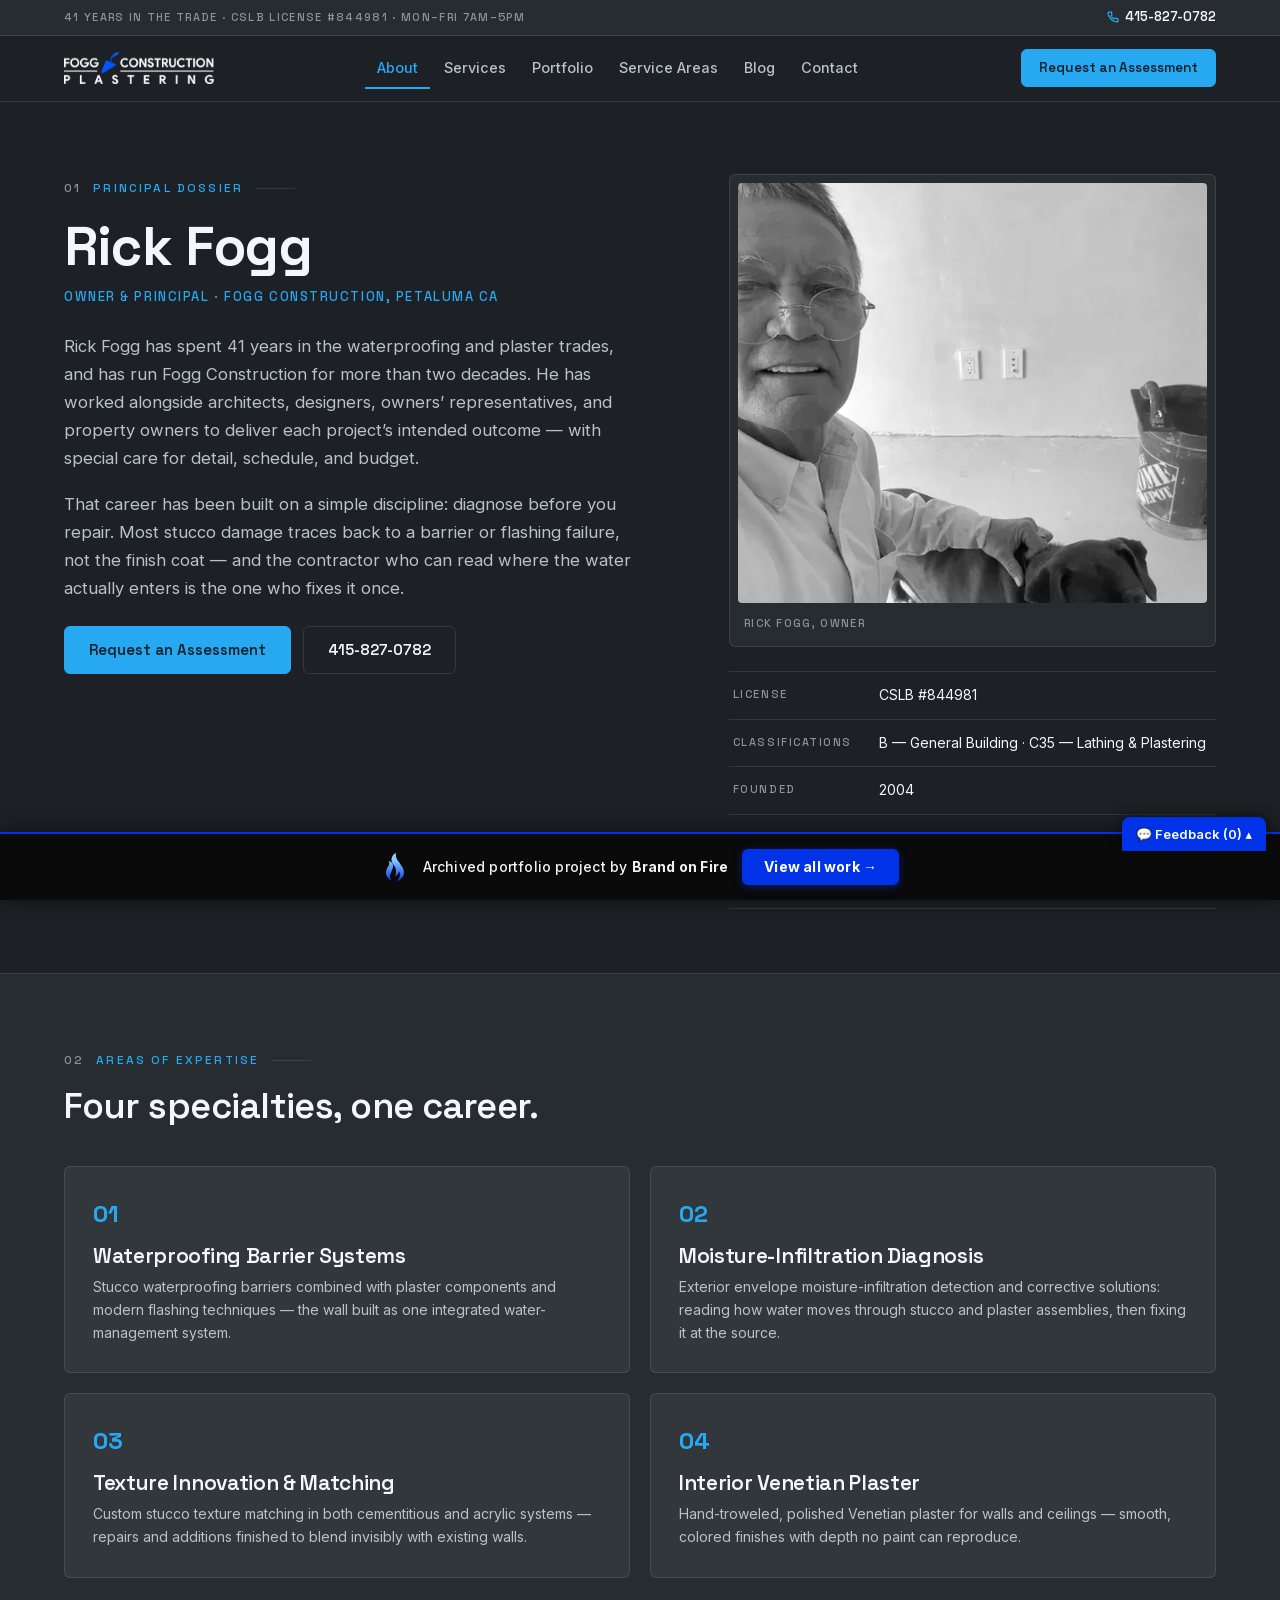
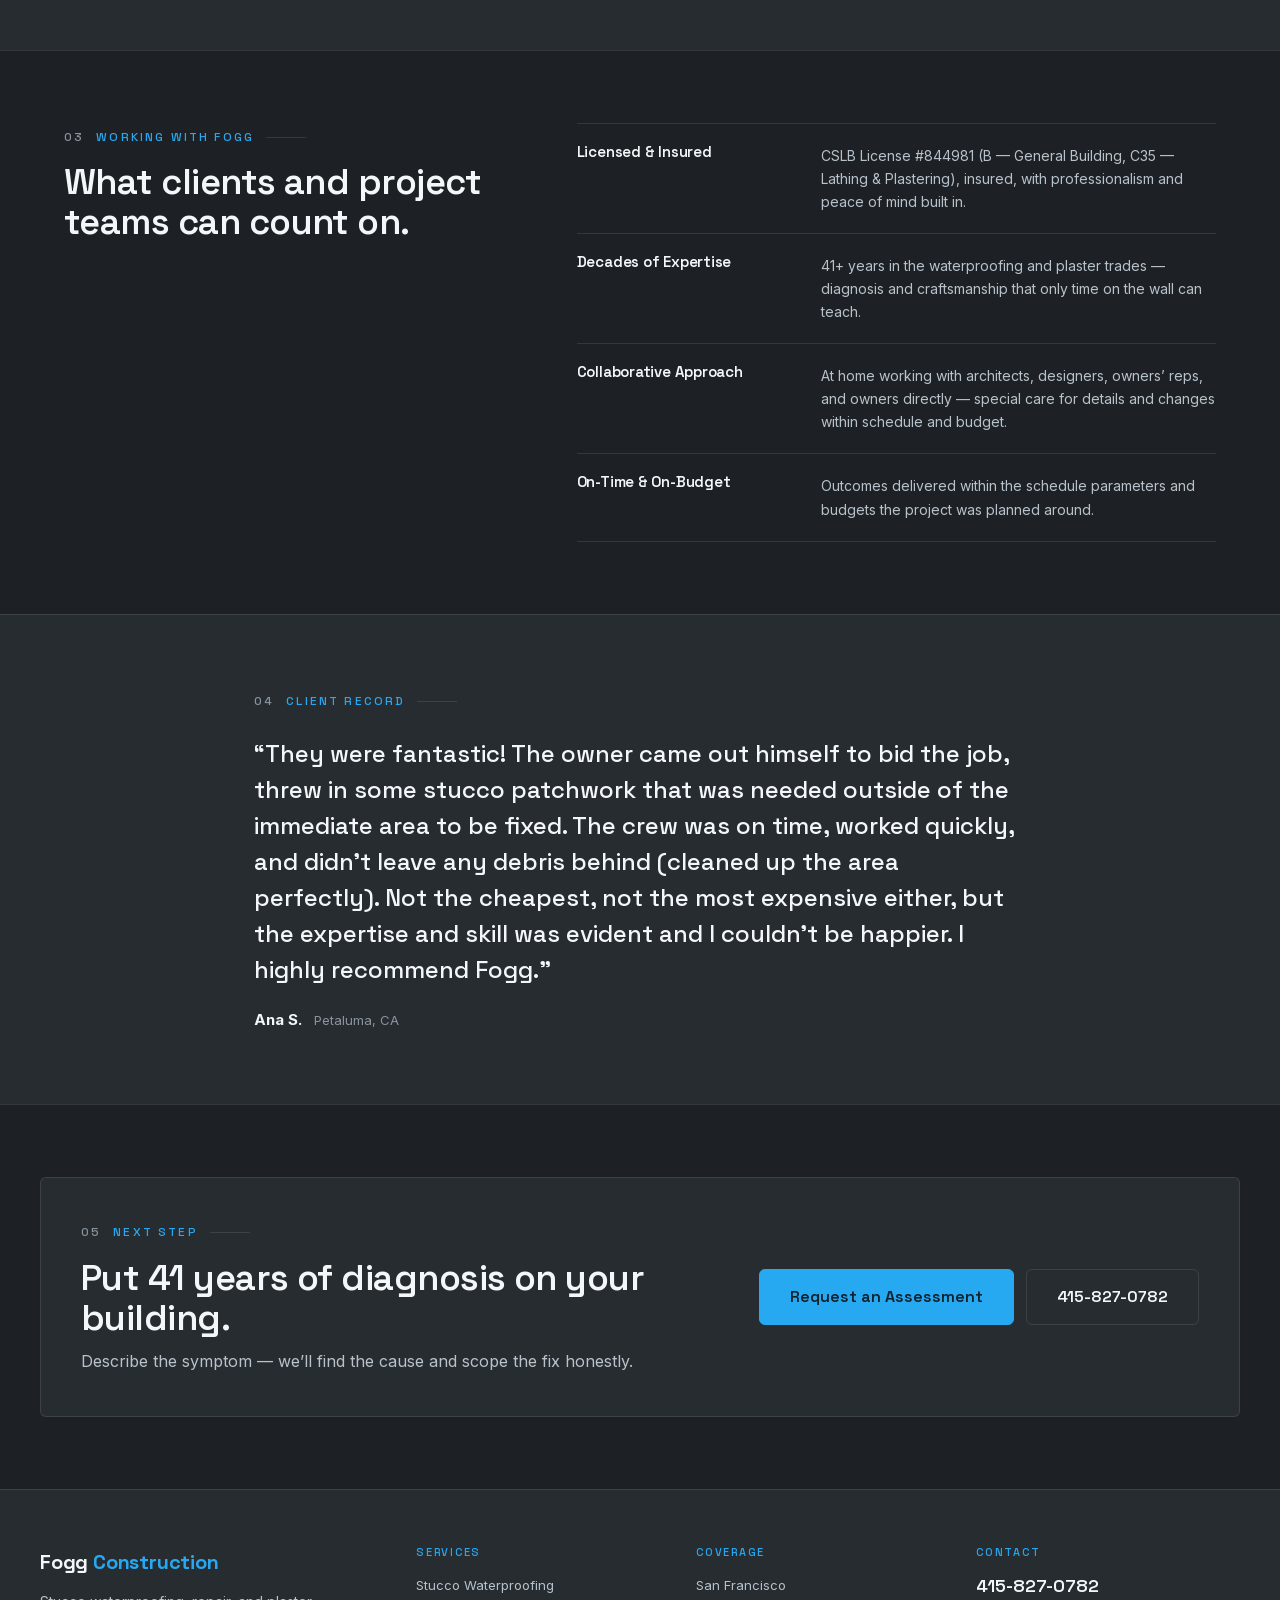
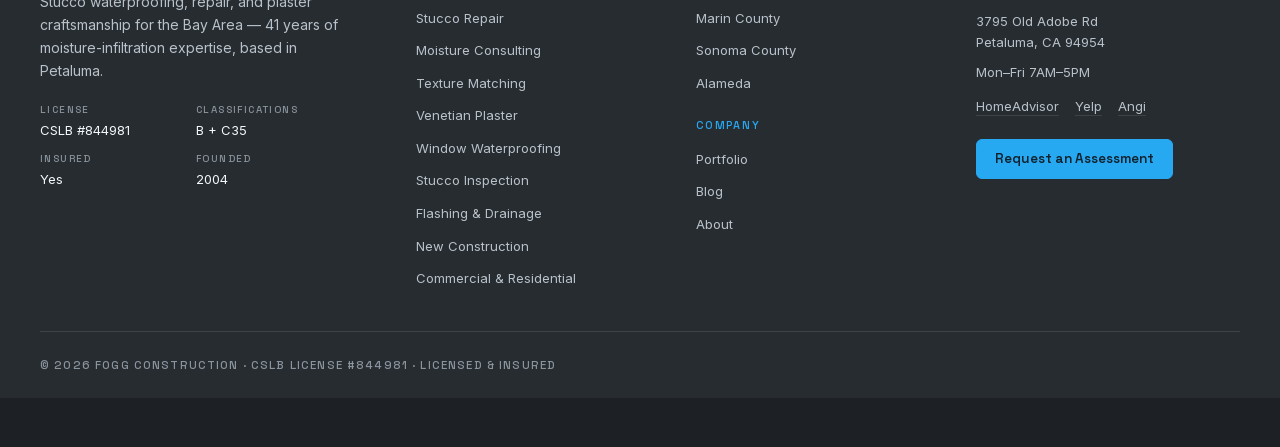
==== commit 1f06873f: "Add feedback comment widget to portfolio bar" ====
--- a/about/index.html
+++ b/about/index.html
@@ -1,57 +1,62 @@
-<!doctype html><html lang="en" data-bofp="0"><head><meta charset="utf-8"><meta name="viewport" content="width=device-width,initial-scale=1"><title>About Rick Fogg — 41 Years in Waterproofing &amp; Plaster | Fogg Construction | Petaluma &amp; North Bay</title><meta name="description" content="Rick Fogg has spent 41 years in the waterproofing and plaster trades, leading Fogg Construction in Petaluma since 2004. CSLB #844981. Call 415-827-0782."><link rel="canonical" href="/about/"><meta name="robots" content="index, follow, max-image-preview:large, max-snippet:-1, max-video-preview:-1"><meta property="og:type" content="website"><meta property="og:title" content="About Rick Fogg — 41 Years in Waterproofing &amp; Plaster | Fogg Construction | Petaluma &amp; North Bay"><meta property="og:description" content="Rick Fogg has spent 41 years in the waterproofing and plaster trades, leading Fogg Construction in Petaluma since 2004. CSLB #844981. Call 415-827-0782."><meta property="og:url" content="/about/"><meta property="og:site_name" content="Fogg Construction"><meta property="og:image" content="/assets/images/og-default.jpg"><meta property="og:locale" content="en_US"><meta name="twitter:card" content="summary_large_image"><meta name="twitter:title" content="About Rick Fogg — 41 Years in Waterproofing &amp; Plaster | Fogg Construction | Petaluma &amp; North Bay"><meta name="twitter:description" content="Rick Fogg has spent 41 years in the waterproofing and plaster trades, leading Fogg Construction in Petaluma since 2004. CSLB #844981. Call 415-827-0782."><meta name="twitter:image" content="/assets/images/og-default.jpg"><meta name="geo.region" content="US-CA"><meta name="geo.placename" content="Petaluma, Sonoma County, CA"><meta name="geo.position" content="38.253215;-122.567448"><meta name="ICBM" content="38.253215, -122.567448"><link rel="icon" type="image/svg+xml" href="/favicon.svg"><link rel="icon" type="image/png" href="/favicon.png"><link rel="apple-touch-icon" href="/favicon.png"><link rel="manifest" href="/manifest.json"><meta name="theme-color" content="#32373c"><link rel="stylesheet" href="../style.css"><style>[data-bofp="0"]{background-color:#1d2125!important}[data-bofp="1"]{background-color:#1d2125!important;color:#b8c2ca!important}[data-bofp="2"]{background-color:#1d2125!important;color:#b8c2ca!important}[data-bofp="3"]{background-color:#1d2125!important;color:#b8c2ca!important}[data-bofp="4"]{background-color:#272c31!important;color:#b8c2ca!important}[data-bofp="5"]{background-color:#272c31!important;color:#b8c2ca!important}[data-bofp="6"]{background-color:#272c31!important;color:#b8c2ca!important}[data-bofp="7"]{background-color:#272c31!important;color:#b8c2ca!important}</style><meta name="robots" content="noindex, nofollow"></head> <body data-bofp="1"> <a class="sr-only" href="#content">Skip to content</a> <header class="hb" id="hb" data-astro-cid-hc4cwfqd="" data-bofp="2"> <div class="hb-util" data-astro-cid-hc4cwfqd=""> <div class="hb-util-inner" data-astro-cid-hc4cwfqd=""> <p class="hb-util-meta" data-astro-cid-hc4cwfqd="">41 Years in the Trade · CSLB License #844981 · Mon–Fri 7AM–5PM</p> <a class="hb-util-phone" href="tel:+14158270782" data-astro-cid-hc4cwfqd=""> <svg width="12" height="12" viewBox="0 0 24 24" fill="none" stroke="currentColor" stroke-width="2.5" aria-hidden="true" data-astro-cid-hc4cwfqd=""><path d="M22 16.92v3a2 2 0 0 1-2.18 2 19.79 19.79 0 0 1-8.63-3.07 19.5 19.5 0 0 1-6-6 19.79 19.79 0 0 1-3.07-8.67A2 2 0 0 1 4.11 2h3a2 2 0 0 1 2 1.72 12.84 12.84 0 0 0 .7 2.81 2 2 0 0 1-.45 2.11L8.09 9.91a16 16 0 0 0 6 6l1.27-1.27a2 2 0 0 1 2.11-.45 12.84 12.84 0 0 0 2.81.7A2 2 0 0 1 22 16.92z" data-astro-cid-hc4cwfqd=""></path></svg> 415-827-0782 </a> </div> </div> <div class="hb-main" data-astro-cid-hc4cwfqd="" data-bofp="3"> <div class="hb-inner" data-astro-cid-hc4cwfqd=""> <a href="../index.html" class="hb-logo" aria-label="Fogg Construction — home" data-astro-cid-hc4cwfqd=""> <img src="../_a/aed684697bbf.svg" alt="Fogg Construction" width="150" height="32" data-astro-cid-hc4cwfqd="" decoding="sync"> </a> <nav class="hb-nav" aria-label="Primary" data-astro-cid-hc4cwfqd=""> <a href="../about/index.html" class="is-active" aria-current="page" data-astro-cid-hc4cwfqd="">About</a><a href="../services/index.html" class="" data-astro-cid-hc4cwfqd="">Services</a><a href="../portfolio/index.html" class="" data-astro-cid-hc4cwfqd="">Portfolio</a><a href="../service-areas/index.html" class="" data-astro-cid-hc4cwfqd="">Service Areas</a><a href="../blog/index.html" class="" data-astro-cid-hc4cwfqd="">Blog</a><a href="../contact/index.html" class="" data-astro-cid-hc4cwfqd="">Contact</a> </nav> <a href="../contact/index.html" class="hb-cta b-btn b-btn--primary" data-astro-cid-hc4cwfqd="">Request an Assessment</a> <button class="hb-burger" id="hb-burger" aria-expanded="false" aria-controls="hb-mobile" aria-label="Open menu" data-astro-cid-hc4cwfqd=""> <span data-astro-cid-hc4cwfqd=""></span><span data-astro-cid-hc4cwfqd=""></span><span data-astro-cid-hc4cwfqd=""></span> </button> </div> </div> <nav class="hb-mobile" id="hb-mobile" hidden="" aria-label="Mobile" data-astro-cid-hc4cwfqd=""> <a href="../index.html" data-astro-cid-hc4cwfqd="">Home</a> <a href="../about/index.html" data-astro-cid-hc4cwfqd="">About</a> <a href="../services/index.html" data-astro-cid-hc4cwfqd="">Services</a> <a class="hb-mobile-sub" href="../services/stucco-waterproofing-moisture-barrier/index.html" data-astro-cid-hc4cwfqd="">· Stucco Waterproofing</a><a class="hb-mobile-sub" href="../services/stucco-repair-restoration/index.html" data-astro-cid-hc4cwfqd="">· Stucco Repair</a><a class="hb-mobile-sub" href="../services/moisture-infiltration-consulting/index.html" data-astro-cid-hc4cwfqd="">· Moisture Consulting</a><a class="hb-mobile-sub" href="../services/custom-stucco-texture-matching/index.html" data-astro-cid-hc4cwfqd="">· Texture Matching</a><a class="hb-mobile-sub" href="../services/venetian-plaster/index.html" data-astro-cid-hc4cwfqd="">· Venetian Plaster</a><a class="hb-mobile-sub" href="../services/window-installation-waterproofing/index.html" data-astro-cid-hc4cwfqd="">· Window Waterproofing</a><a class="hb-mobile-sub" href="#" data-astro-cid-hc4cwfqd="">· Stucco Inspection</a><a class="hb-mobile-sub" href="#" data-astro-cid-hc4cwfqd="">· Flashing &amp; Drainage</a><a class="hb-mobile-sub" href="#" data-astro-cid-hc4cwfqd="">· New Construction</a><a class="hb-mobile-sub" href="#" data-astro-cid-hc4cwfqd="">· Commercial &amp; Residential</a> <a href="../portfolio/index.html" data-astro-cid-hc4cwfqd="">Portfolio</a> <a href="../service-areas/index.html" data-astro-cid-hc4cwfqd="">Service Areas</a> <a href="../blog/index.html" data-astro-cid-hc4cwfqd="">Blog</a> <a href="../contact/index.html" data-astro-cid-hc4cwfqd="">Contact</a> <a class="hb-mobile-cta" href="../contact/index.html" data-astro-cid-hc4cwfqd="">Request an Assessment</a> <a class="hb-mobile-call" href="tel:+14158270782" data-astro-cid-hc4cwfqd="">Call 415-827-0782</a> </nav> </header> <main id="content"> <section class="ab-hero" data-astro-cid-kh7btl4r=""> <div class="b-container ab-hero-grid" data-astro-cid-kh7btl4r=""> <div class="ab-hero-text" data-astro-cid-kh7btl4r=""> <span class="b-label" data-astro-cid-kh7btl4r=""><span class="b-label-num" data-astro-cid-kh7btl4r="">01</span> Principal Dossier</span> <h1 data-astro-cid-kh7btl4r="">Rick Fogg</h1> <p class="ab-role" data-astro-cid-kh7btl4r="">Owner &amp; Principal · Fogg Construction, Petaluma CA</p> <p class="ab-bio" data-astro-cid-kh7btl4r="">Rick Fogg has spent 41 years in the waterproofing and plaster trades, and has run Fogg Construction for more than two decades. He has worked alongside architects, designers, owners’ representatives, and property owners to deliver each project’s intended outcome — with special care for detail, schedule, and budget.</p> <p class="ab-bio" data-astro-cid-kh7btl4r=""> That career has been built on a simple discipline: diagnose before you repair. Most stucco damage traces back to a barrier or flashing failure, not the finish coat — and the contractor who can read where the water actually enters is the one who fixes it once. </p> <div class="ab-hero-actions" data-astro-cid-kh7btl4r=""> <a href="../contact/index.html" class="b-btn b-btn--primary" data-astro-cid-kh7btl4r="">Request an Assessment</a> <a href="tel:+14158270782" class="b-btn b-btn--ghost" data-astro-cid-kh7btl4r="">415-827-0782</a> </div> </div> <div class="ab-hero-side" data-astro-cid-kh7btl4r=""> <figure class="ab-photo b-mono" data-astro-cid-kh7btl4r=""> <img src="../_a/152cc0440d36.webp" alt="Rick Fogg, owner of Fogg Construction, on a job site with his dog in front of a freshly plastered wall" fetchpriority="high" data-astro-cid-kh7btl4r="true" decoding="sync" width="591" height="782"> <figcaption data-astro-cid-kh7btl4r="">Rick Fogg, owner</figcaption> </figure> <dl class="ab-record" data-astro-cid-kh7btl4r=""> <div class="ab-record-row" data-astro-cid-kh7btl4r=""> <dt data-astro-cid-kh7btl4r="">License</dt> <dd data-astro-cid-kh7btl4r="">CSLB #844981</dd> </div><div class="ab-record-row" data-astro-cid-kh7btl4r=""> <dt data-astro-cid-kh7btl4r="">Classifications</dt> <dd data-astro-cid-kh7btl4r="">B — General Building · C35 — Lathing &amp; Plastering</dd> </div><div class="ab-record-row" data-astro-cid-kh7btl4r=""> <dt data-astro-cid-kh7btl4r="">Founded</dt> <dd data-astro-cid-kh7btl4r="">2004</dd> </div><div class="ab-record-row" data-astro-cid-kh7btl4r=""> <dt data-astro-cid-kh7btl4r="">Insured</dt> <dd data-astro-cid-kh7btl4r="">Yes</dd> </div><div class="ab-record-row" data-astro-cid-kh7btl4r=""> <dt data-astro-cid-kh7btl4r="">Hours</dt> <dd data-astro-cid-kh7btl4r="">Mon–Fri 7AM–5PM</dd> </div> </dl> </div> </div> </section> <section class="b-section b-section--line b-section--panel" data-astro-cid-kh7btl4r="" data-bofp="4"> <div class="b-container" data-astro-cid-kh7btl4r=""> <div class="b-sec-head" data-astro-cid-kh7btl4r=""> <span class="b-label" data-astro-cid-kh7btl4r=""><span class="b-label-num" data-astro-cid-kh7btl4r="">02</span> Areas of Expertise</span> <h2 data-astro-cid-kh7btl4r="">Four specialties, one career.</h2> </div> <div class="ab-exp-grid" data-astro-cid-kh7btl4r=""> <article class="ab-exp" data-astro-cid-kh7btl4r=""> <span class="ab-exp-num" data-astro-cid-kh7btl4r="">01</span> <h3 data-astro-cid-kh7btl4r="">Waterproofing Barrier Systems</h3> <p data-astro-cid-kh7btl4r="">Stucco waterproofing barriers combined with plaster components and modern flashing techniques — the wall built as one integrated water-management system.</p> </article><article class="ab-exp" data-astro-cid-kh7btl4r=""> <span class="ab-exp-num" data-astro-cid-kh7btl4r="">02</span> <h3 data-astro-cid-kh7btl4r="">Moisture-Infiltration Diagnosis</h3> <p data-astro-cid-kh7btl4r="">Exterior envelope moisture-infiltration detection and corrective solutions: reading how water moves through stucco and plaster assemblies, then fixing it at the source.</p> </article><article class="ab-exp" data-astro-cid-kh7btl4r=""> <span class="ab-exp-num" data-astro-cid-kh7btl4r="">03</span> <h3 data-astro-cid-kh7btl4r="">Texture Innovation &amp; Matching</h3> <p data-astro-cid-kh7btl4r="">Custom stucco texture matching in both cementitious and acrylic systems — repairs and additions finished to blend invisibly with existing walls.</p> </article><article class="ab-exp" data-astro-cid-kh7btl4r=""> <span class="ab-exp-num" data-astro-cid-kh7btl4r="">04</span> <h3 data-astro-cid-kh7btl4r="">Interior Venetian Plaster</h3> <p data-astro-cid-kh7btl4r="">Hand-troweled, polished Venetian plaster for walls and ceilings — smooth, colored finishes with depth no paint can reproduce.</p> </article> </div> </div> </section> <section class="b-section b-section--line" data-astro-cid-kh7btl4r=""> <div class="b-container ab-why-grid" data-astro-cid-kh7btl4r=""> <div class="ab-why-intro" data-astro-cid-kh7btl4r=""> <span class="b-label" data-astro-cid-kh7btl4r=""><span class="b-label-num" data-astro-cid-kh7btl4r="">03</span> Working With Fogg</span> <h2 data-astro-cid-kh7btl4r="">What clients and project teams can count on.</h2> </div> <div class="ab-why-rows" data-astro-cid-kh7btl4r=""> <div class="ab-why-row" data-astro-cid-kh7btl4r=""> <h3 data-astro-cid-kh7btl4r="">Licensed &amp; Insured</h3> <p data-astro-cid-kh7btl4r="">CSLB License #844981 (B — General Building, C35 — Lathing &amp; Plastering), insured, with professionalism and peace of mind built in.</p> </div><div class="ab-why-row" data-astro-cid-kh7btl4r=""> <h3 data-astro-cid-kh7btl4r="">Decades of Expertise</h3> <p data-astro-cid-kh7btl4r="">41+ years in the waterproofing and plaster trades — diagnosis and craftsmanship that only time on the wall can teach.</p> </div><div class="ab-why-row" data-astro-cid-kh7btl4r=""> <h3 data-astro-cid-kh7btl4r="">Collaborative Approach</h3> <p data-astro-cid-kh7btl4r="">At home working with architects, designers, owners’ reps, and owners directly — special care for details and changes within schedule and budget.</p> </div><div class="ab-why-row" data-astro-cid-kh7btl4r=""> <h3 data-astro-cid-kh7btl4r="">On-Time &amp; On-Budget</h3> <p data-astro-cid-kh7btl4r="">Outcomes delivered within the schedule parameters and budgets the project was planned around.</p> </div> </div> </div> </section> <section class="b-section b-section--line b-section--panel" data-astro-cid-kh7btl4r="" data-bofp="5"> <div class="b-narrow" data-astro-cid-kh7btl4r=""> <span class="b-label" data-astro-cid-kh7btl4r=""><span class="b-label-num" data-astro-cid-kh7btl4r="">04</span> Client Record</span> <figure class="ab-quote" data-astro-cid-kh7btl4r=""> <blockquote data-astro-cid-kh7btl4r="">“They were fantastic! The owner came out himself to bid the job, threw in some stucco patchwork that was needed outside of the immediate area to be fixed. The crew was on time, worked quickly, and didn’t leave any debris behind (cleaned up the area perfectly). Not the cheapest, not the most expensive either, but the expertise and skill was evident and I couldn’t be happier. I highly recommend Fogg.”</blockquote> <figcaption data-astro-cid-kh7btl4r=""> <strong data-astro-cid-kh7btl4r="">Ana S.</strong> <span data-astro-cid-kh7btl4r="">Petaluma, CA</span> </figcaption> </figure> </div> </section> <section class="b-section b-section--line" data-astro-cid-kh7btl4r=""> <div class="b-container ab-cta" data-astro-cid-kh7btl4r="" data-bofp="6"> <div data-astro-cid-kh7btl4r=""> <span class="b-label" data-astro-cid-kh7btl4r=""><span class="b-label-num" data-astro-cid-kh7btl4r="">05</span> Next Step</span> <h2 data-astro-cid-kh7btl4r="">Put 41 years of diagnosis on your building.</h2> <p data-astro-cid-kh7btl4r="">Describe the symptom — we’ll find the cause and scope the fix honestly.</p> </div> <div class="ab-cta-actions" data-astro-cid-kh7btl4r=""> <a href="../contact/index.html" class="b-btn b-btn--primary b-btn--lg" data-astro-cid-kh7btl4r="">Request an Assessment</a> <a href="tel:+14158270782" class="b-btn b-btn--ghost b-btn--lg" data-astro-cid-kh7btl4r="">415-827-0782</a> </div> </div> </section> </main> <footer class="fb" data-astro-cid-l6v3njuw=""> <div class="fb-main" data-astro-cid-l6v3njuw="" data-bofp="7"> <div class="fb-grid" data-astro-cid-l6v3njuw=""> <div class="fb-brand" data-astro-cid-l6v3njuw=""> <span class="fb-name" data-astro-cid-l6v3njuw="">Fogg <em data-astro-cid-l6v3njuw="">Construction</em></span> <p data-astro-cid-l6v3njuw="">Stucco waterproofing, repair, and plaster craftsmanship for the Bay Area — 41 years of moisture-infiltration expertise, based in Petaluma.</p> <dl class="fb-cred" data-astro-cid-l6v3njuw=""> <div data-astro-cid-l6v3njuw=""><dt data-astro-cid-l6v3njuw="">License</dt><dd data-astro-cid-l6v3njuw="">CSLB #844981</dd></div> <div data-astro-cid-l6v3njuw=""><dt data-astro-cid-l6v3njuw="">Classifications</dt><dd data-astro-cid-l6v3njuw="">B + C35</dd></div> <div data-astro-cid-l6v3njuw=""><dt data-astro-cid-l6v3njuw="">Insured</dt><dd data-astro-cid-l6v3njuw="">Yes</dd></div> <div data-astro-cid-l6v3njuw=""><dt data-astro-cid-l6v3njuw="">Founded</dt><dd data-astro-cid-l6v3njuw="">2004</dd></div> </dl> </div> <div class="fb-col" data-astro-cid-l6v3njuw=""> <h4 data-astro-cid-l6v3njuw="">Services</h4> <ul data-astro-cid-l6v3njuw=""> <li data-astro-cid-l6v3njuw=""><a href="../services/stucco-waterproofing-moisture-barrier/index.html" data-astro-cid-l6v3njuw="">Stucco Waterproofing</a></li><li data-astro-cid-l6v3njuw=""><a href="../services/stucco-repair-restoration/index.html" data-astro-cid-l6v3njuw="">Stucco Repair</a></li><li data-astro-cid-l6v3njuw=""><a href="../services/moisture-infiltration-consulting/index.html" data-astro-cid-l6v3njuw="">Moisture Consulting</a></li><li data-astro-cid-l6v3njuw=""><a href="../services/custom-stucco-texture-matching/index.html" data-astro-cid-l6v3njuw="">Texture Matching</a></li><li data-astro-cid-l6v3njuw=""><a href="../services/venetian-plaster/index.html" data-astro-cid-l6v3njuw="">Venetian Plaster</a></li><li data-astro-cid-l6v3njuw=""><a href="../services/window-installation-waterproofing/index.html" data-astro-cid-l6v3njuw="">Window Waterproofing</a></li><li data-astro-cid-l6v3njuw=""><a href="#" data-astro-cid-l6v3njuw="">Stucco Inspection</a></li><li data-astro-cid-l6v3njuw=""><a href="#" data-astro-cid-l6v3njuw="">Flashing &amp; Drainage</a></li><li data-astro-cid-l6v3njuw=""><a href="#" data-astro-cid-l6v3njuw="">New Construction</a></li><li data-astro-cid-l6v3njuw=""><a href="#" data-astro-cid-l6v3njuw="">Commercial &amp; Residential</a></li> </ul> </div> <div class="fb-col" data-astro-cid-l6v3njuw=""> <h4 data-astro-cid-l6v3njuw="">Coverage</h4> <ul data-astro-cid-l6v3njuw=""> <li data-astro-cid-l6v3njuw=""><a href="#" data-astro-cid-l6v3njuw="">San Francisco</a></li><li data-astro-cid-l6v3njuw=""><a href="#" data-astro-cid-l6v3njuw="">Marin County</a></li><li data-astro-cid-l6v3njuw=""><a href="#" data-astro-cid-l6v3njuw="">Sonoma County</a></li><li data-astro-cid-l6v3njuw=""><a href="#" data-astro-cid-l6v3njuw="">Alameda</a></li> </ul> <h4 class="fb-col-h2" data-astro-cid-l6v3njuw="">Company</h4> <ul data-astro-cid-l6v3njuw=""> <li data-astro-cid-l6v3njuw=""><a href="../portfolio/index.html" data-astro-cid-l6v3njuw="">Portfolio</a></li> <li data-astro-cid-l6v3njuw=""><a href="../blog/index.html" data-astro-cid-l6v3njuw="">Blog</a></li> <li data-astro-cid-l6v3njuw=""><a href="../about/index.html" data-astro-cid-l6v3njuw="">About</a></li> </ul> </div> <div class="fb-col" data-astro-cid-l6v3njuw=""> <h4 data-astro-cid-l6v3njuw="">Contact</h4> <p class="fb-phone" data-astro-cid-l6v3njuw=""><a href="tel:+14158270782" data-astro-cid-l6v3njuw="">415-827-0782</a></p> <p data-astro-cid-l6v3njuw="">3795 Old Adobe Rd<br data-astro-cid-l6v3njuw="">Petaluma, CA 94954</p> <p data-astro-cid-l6v3njuw="">Mon–Fri 7AM–5PM</p> <ul class="fb-profiles" data-astro-cid-l6v3njuw=""> <li data-astro-cid-l6v3njuw=""><a href="https://www.homeadvisor.com/rated.FoggConstruction.51681976.html" rel="noopener" target="_blank" data-astro-cid-l6v3njuw="">HomeAdvisor</a></li><li data-astro-cid-l6v3njuw=""><a href="https://www.yelp.com/biz/fogg-construction-stucco-santa-rosa" rel="noopener" target="_blank" data-astro-cid-l6v3njuw="">Yelp</a></li><li data-astro-cid-l6v3njuw=""><a href="https://www.angi.com/companylist/us/ca/petaluma/fogg-construction-reviews-9146171.htm" rel="noopener" target="_blank" data-astro-cid-l6v3njuw="">Angi</a></li> </ul> <a class="fb-cta b-btn b-btn--primary" href="../contact/index.html" data-astro-cid-l6v3njuw="">Request an Assessment</a> </div> </div> <div class="fb-bottom" data-astro-cid-l6v3njuw=""> <span data-astro-cid-l6v3njuw="">© 2026 Fogg Construction · CSLB License #844981 · Licensed &amp; Insured</span> </div> </div> </footer><a href="https://brandonfire.com/portfolio/" id="bof-portfolio-bar" rel="noopener" style="position:fixed;left:0;right:0;bottom:0;z-index:2147483647;display:flex;align-items:center;justify-content:center;gap:10px;flex-wrap:wrap;background:#14181c;color:#fff!important;font-family:-apple-system,BlinkMacSystemFont,'Segoe UI',Roboto,Helvetica,Arial,sans-serif;font-size:13px;font-weight:500;line-height:1;letter-spacing:.2px;padding:11px 16px;text-decoration:none!important;box-shadow:0 -2px 14px rgba(0,0,0,.28);border-top:2px solid #e2542c;box-sizing:border-box"><span style="opacity:.92;color:#fff">Archived portfolio project by <strong style="font-weight:700;color:#fff">Brand&nbsp;on&nbsp;Fire</strong></span><span style="background:#e2542c;color:#fff;padding:6px 12px;border-radius:4px;font-weight:600;white-space:nowrap">View&nbsp;all&nbsp;work&nbsp;&rarr;</span></a><!-- bof-portfolio-bar --><a href="https://brandonfire.com/portfolio/" id="bof-portfolio-bar" rel="noopener" style="position:fixed;left:0;right:0;bottom:0;z-index:2147483647;display:flex;align-items:center;justify-content:center;gap:14px;flex-wrap:wrap;background:#0a0a0a;color:#ffffff !important;font-family:Inter,-apple-system,BlinkMacSystemFont,'Segoe UI',Roboto,Helvetica,Arial,sans-serif;font-size:14px;font-weight:500;line-height:1;letter-spacing:.2px;padding:15px 18px;text-decoration:none !important;box-shadow:0 -3px 22px rgba(0,0,0,.45);border-top:2px solid #0033e7;box-sizing:border-box;"><img src="[data-uri]" alt="" width="28" height="28" style="display:block;flex:0 0 auto;width:28px;height:28px;"><span style="opacity:.95;color:#fff;">Archived portfolio project by <strong style="font-weight:700;color:#fff;">Brand&nbsp;on&nbsp;Fire</strong></span><span style="background:#0033e7;color:#fff;padding:11px 22px;border-radius:6px;font-weight:700;font-size:14px;white-space:nowrap;box-shadow:0 2px 10px rgba(0,51,231,.4);">View&nbsp;all&nbsp;work&nbsp;&rarr;</span></a><script>(function(){function p(){var b=document.getElementById("bof-portfolio-bar");if(b&&document.body)document.body.style.setProperty("padding-bottom",b.offsetHeight+"px","important");}if(document.readyState!=="loading")p();else document.addEventListener("DOMContentLoaded",p);window.addEventListener("resize",p);})();</script><script>/* Brand on Fire portfolio feedback collector. All portfolio sites are one origin
-   (brand-on-fire.github.io) so localStorage is SHARED — comments accumulate in one place across every
-   site. "Export all" copies them to the clipboard to paste back to Claude. Zero backend. */
+<!doctype html><html lang="en" data-bofp="0"><head><meta charset="utf-8"><meta name="viewport" content="width=device-width,initial-scale=1"><title>About Rick Fogg — 41 Years in Waterproofing &amp; Plaster | Fogg Construction | Petaluma &amp; North Bay</title><meta name="description" content="Rick Fogg has spent 41 years in the waterproofing and plaster trades, leading Fogg Construction in Petaluma since 2004. CSLB #844981. Call 415-827-0782."><link rel="canonical" href="/about/"><meta name="robots" content="index, follow, max-image-preview:large, max-snippet:-1, max-video-preview:-1"><meta property="og:type" content="website"><meta property="og:title" content="About Rick Fogg — 41 Years in Waterproofing &amp; Plaster | Fogg Construction | Petaluma &amp; North Bay"><meta property="og:description" content="Rick Fogg has spent 41 years in the waterproofing and plaster trades, leading Fogg Construction in Petaluma since 2004. CSLB #844981. Call 415-827-0782."><meta property="og:url" content="/about/"><meta property="og:site_name" content="Fogg Construction"><meta property="og:image" content="/assets/images/og-default.jpg"><meta property="og:locale" content="en_US"><meta name="twitter:card" content="summary_large_image"><meta name="twitter:title" content="About Rick Fogg — 41 Years in Waterproofing &amp; Plaster | Fogg Construction | Petaluma &amp; North Bay"><meta name="twitter:description" content="Rick Fogg has spent 41 years in the waterproofing and plaster trades, leading Fogg Construction in Petaluma since 2004. CSLB #844981. Call 415-827-0782."><meta name="twitter:image" content="/assets/images/og-default.jpg"><meta name="geo.region" content="US-CA"><meta name="geo.placename" content="Petaluma, Sonoma County, CA"><meta name="geo.position" content="38.253215;-122.567448"><meta name="ICBM" content="38.253215, -122.567448"><link rel="icon" type="image/svg+xml" href="/favicon.svg"><link rel="icon" type="image/png" href="/favicon.png"><link rel="apple-touch-icon" href="/favicon.png"><link rel="manifest" href="/manifest.json"><meta name="theme-color" content="#32373c"><link rel="stylesheet" href="../style.css"><style>[data-bofp="0"]{background-color:#1d2125!important}[data-bofp="1"]{background-color:#1d2125!important;color:#b8c2ca!important}[data-bofp="2"]{background-color:#1d2125!important;color:#b8c2ca!important}[data-bofp="3"]{background-color:#1d2125!important;color:#b8c2ca!important}[data-bofp="4"]{background-color:#272c31!important;color:#b8c2ca!important}[data-bofp="5"]{background-color:#272c31!important;color:#b8c2ca!important}[data-bofp="6"]{background-color:#272c31!important;color:#b8c2ca!important}[data-bofp="7"]{background-color:#272c31!important;color:#b8c2ca!important}</style><meta name="robots" content="noindex, nofollow"></head> <body data-bofp="1"> <a class="sr-only" href="#content">Skip to content</a> <header class="hb" id="hb" data-astro-cid-hc4cwfqd="" data-bofp="2"> <div class="hb-util" data-astro-cid-hc4cwfqd=""> <div class="hb-util-inner" data-astro-cid-hc4cwfqd=""> <p class="hb-util-meta" data-astro-cid-hc4cwfqd="">41 Years in the Trade · CSLB License #844981 · Mon–Fri 7AM–5PM</p> <a class="hb-util-phone" href="tel:+14158270782" data-astro-cid-hc4cwfqd=""> <svg width="12" height="12" viewBox="0 0 24 24" fill="none" stroke="currentColor" stroke-width="2.5" aria-hidden="true" data-astro-cid-hc4cwfqd=""><path d="M22 16.92v3a2 2 0 0 1-2.18 2 19.79 19.79 0 0 1-8.63-3.07 19.5 19.5 0 0 1-6-6 19.79 19.79 0 0 1-3.07-8.67A2 2 0 0 1 4.11 2h3a2 2 0 0 1 2 1.72 12.84 12.84 0 0 0 .7 2.81 2 2 0 0 1-.45 2.11L8.09 9.91a16 16 0 0 0 6 6l1.27-1.27a2 2 0 0 1 2.11-.45 12.84 12.84 0 0 0 2.81.7A2 2 0 0 1 22 16.92z" data-astro-cid-hc4cwfqd=""></path></svg> 415-827-0782 </a> </div> </div> <div class="hb-main" data-astro-cid-hc4cwfqd="" data-bofp="3"> <div class="hb-inner" data-astro-cid-hc4cwfqd=""> <a href="../index.html" class="hb-logo" aria-label="Fogg Construction — home" data-astro-cid-hc4cwfqd=""> <img src="../_a/aed684697bbf.svg" alt="Fogg Construction" width="150" height="32" data-astro-cid-hc4cwfqd="" decoding="sync"> </a> <nav class="hb-nav" aria-label="Primary" data-astro-cid-hc4cwfqd=""> <a href="../about/index.html" class="is-active" aria-current="page" data-astro-cid-hc4cwfqd="">About</a><a href="../services/index.html" class="" data-astro-cid-hc4cwfqd="">Services</a><a href="../portfolio/index.html" class="" data-astro-cid-hc4cwfqd="">Portfolio</a><a href="../service-areas/index.html" class="" data-astro-cid-hc4cwfqd="">Service Areas</a><a href="../blog/index.html" class="" data-astro-cid-hc4cwfqd="">Blog</a><a href="../contact/index.html" class="" data-astro-cid-hc4cwfqd="">Contact</a> </nav> <a href="../contact/index.html" class="hb-cta b-btn b-btn--primary" data-astro-cid-hc4cwfqd="">Request an Assessment</a> <button class="hb-burger" id="hb-burger" aria-expanded="false" aria-controls="hb-mobile" aria-label="Open menu" data-astro-cid-hc4cwfqd=""> <span data-astro-cid-hc4cwfqd=""></span><span data-astro-cid-hc4cwfqd=""></span><span data-astro-cid-hc4cwfqd=""></span> </button> </div> </div> <nav class="hb-mobile" id="hb-mobile" hidden="" aria-label="Mobile" data-astro-cid-hc4cwfqd=""> <a href="../index.html" data-astro-cid-hc4cwfqd="">Home</a> <a href="../about/index.html" data-astro-cid-hc4cwfqd="">About</a> <a href="../services/index.html" data-astro-cid-hc4cwfqd="">Services</a> <a class="hb-mobile-sub" href="../services/stucco-waterproofing-moisture-barrier/index.html" data-astro-cid-hc4cwfqd="">· Stucco Waterproofing</a><a class="hb-mobile-sub" href="../services/stucco-repair-restoration/index.html" data-astro-cid-hc4cwfqd="">· Stucco Repair</a><a class="hb-mobile-sub" href="../services/moisture-infiltration-consulting/index.html" data-astro-cid-hc4cwfqd="">· Moisture Consulting</a><a class="hb-mobile-sub" href="../services/custom-stucco-texture-matching/index.html" data-astro-cid-hc4cwfqd="">· Texture Matching</a><a class="hb-mobile-sub" href="../services/venetian-plaster/index.html" data-astro-cid-hc4cwfqd="">· Venetian Plaster</a><a class="hb-mobile-sub" href="../services/window-installation-waterproofing/index.html" data-astro-cid-hc4cwfqd="">· Window Waterproofing</a><a class="hb-mobile-sub" href="#" data-astro-cid-hc4cwfqd="">· Stucco Inspection</a><a class="hb-mobile-sub" href="#" data-astro-cid-hc4cwfqd="">· Flashing &amp; Drainage</a><a class="hb-mobile-sub" href="#" data-astro-cid-hc4cwfqd="">· New Construction</a><a class="hb-mobile-sub" href="#" data-astro-cid-hc4cwfqd="">· Commercial &amp; Residential</a> <a href="../portfolio/index.html" data-astro-cid-hc4cwfqd="">Portfolio</a> <a href="../service-areas/index.html" data-astro-cid-hc4cwfqd="">Service Areas</a> <a href="../blog/index.html" data-astro-cid-hc4cwfqd="">Blog</a> <a href="../contact/index.html" data-astro-cid-hc4cwfqd="">Contact</a> <a class="hb-mobile-cta" href="../contact/index.html" data-astro-cid-hc4cwfqd="">Request an Assessment</a> <a class="hb-mobile-call" href="tel:+14158270782" data-astro-cid-hc4cwfqd="">Call 415-827-0782</a> </nav> </header> <main id="content"> <section class="ab-hero" data-astro-cid-kh7btl4r=""> <div class="b-container ab-hero-grid" data-astro-cid-kh7btl4r=""> <div class="ab-hero-text" data-astro-cid-kh7btl4r=""> <span class="b-label" data-astro-cid-kh7btl4r=""><span class="b-label-num" data-astro-cid-kh7btl4r="">01</span> Principal Dossier</span> <h1 data-astro-cid-kh7btl4r="">Rick Fogg</h1> <p class="ab-role" data-astro-cid-kh7btl4r="">Owner &amp; Principal · Fogg Construction, Petaluma CA</p> <p class="ab-bio" data-astro-cid-kh7btl4r="">Rick Fogg has spent 41 years in the waterproofing and plaster trades, and has run Fogg Construction for more than two decades. He has worked alongside architects, designers, owners’ representatives, and property owners to deliver each project’s intended outcome — with special care for detail, schedule, and budget.</p> <p class="ab-bio" data-astro-cid-kh7btl4r=""> That career has been built on a simple discipline: diagnose before you repair. Most stucco damage traces back to a barrier or flashing failure, not the finish coat — and the contractor who can read where the water actually enters is the one who fixes it once. </p> <div class="ab-hero-actions" data-astro-cid-kh7btl4r=""> <a href="../contact/index.html" class="b-btn b-btn--primary" data-astro-cid-kh7btl4r="">Request an Assessment</a> <a href="tel:+14158270782" class="b-btn b-btn--ghost" data-astro-cid-kh7btl4r="">415-827-0782</a> </div> </div> <div class="ab-hero-side" data-astro-cid-kh7btl4r=""> <figure class="ab-photo b-mono" data-astro-cid-kh7btl4r=""> <img src="../_a/152cc0440d36.webp" alt="Rick Fogg, owner of Fogg Construction, on a job site with his dog in front of a freshly plastered wall" fetchpriority="high" data-astro-cid-kh7btl4r="true" decoding="sync" width="591" height="782"> <figcaption data-astro-cid-kh7btl4r="">Rick Fogg, owner</figcaption> </figure> <dl class="ab-record" data-astro-cid-kh7btl4r=""> <div class="ab-record-row" data-astro-cid-kh7btl4r=""> <dt data-astro-cid-kh7btl4r="">License</dt> <dd data-astro-cid-kh7btl4r="">CSLB #844981</dd> </div><div class="ab-record-row" data-astro-cid-kh7btl4r=""> <dt data-astro-cid-kh7btl4r="">Classifications</dt> <dd data-astro-cid-kh7btl4r="">B — General Building · C35 — Lathing &amp; Plastering</dd> </div><div class="ab-record-row" data-astro-cid-kh7btl4r=""> <dt data-astro-cid-kh7btl4r="">Founded</dt> <dd data-astro-cid-kh7btl4r="">2004</dd> </div><div class="ab-record-row" data-astro-cid-kh7btl4r=""> <dt data-astro-cid-kh7btl4r="">Insured</dt> <dd data-astro-cid-kh7btl4r="">Yes</dd> </div><div class="ab-record-row" data-astro-cid-kh7btl4r=""> <dt data-astro-cid-kh7btl4r="">Hours</dt> <dd data-astro-cid-kh7btl4r="">Mon–Fri 7AM–5PM</dd> </div> </dl> </div> </div> </section> <section class="b-section b-section--line b-section--panel" data-astro-cid-kh7btl4r="" data-bofp="4"> <div class="b-container" data-astro-cid-kh7btl4r=""> <div class="b-sec-head" data-astro-cid-kh7btl4r=""> <span class="b-label" data-astro-cid-kh7btl4r=""><span class="b-label-num" data-astro-cid-kh7btl4r="">02</span> Areas of Expertise</span> <h2 data-astro-cid-kh7btl4r="">Four specialties, one career.</h2> </div> <div class="ab-exp-grid" data-astro-cid-kh7btl4r=""> <article class="ab-exp" data-astro-cid-kh7btl4r=""> <span class="ab-exp-num" data-astro-cid-kh7btl4r="">01</span> <h3 data-astro-cid-kh7btl4r="">Waterproofing Barrier Systems</h3> <p data-astro-cid-kh7btl4r="">Stucco waterproofing barriers combined with plaster components and modern flashing techniques — the wall built as one integrated water-management system.</p> </article><article class="ab-exp" data-astro-cid-kh7btl4r=""> <span class="ab-exp-num" data-astro-cid-kh7btl4r="">02</span> <h3 data-astro-cid-kh7btl4r="">Moisture-Infiltration Diagnosis</h3> <p data-astro-cid-kh7btl4r="">Exterior envelope moisture-infiltration detection and corrective solutions: reading how water moves through stucco and plaster assemblies, then fixing it at the source.</p> </article><article class="ab-exp" data-astro-cid-kh7btl4r=""> <span class="ab-exp-num" data-astro-cid-kh7btl4r="">03</span> <h3 data-astro-cid-kh7btl4r="">Texture Innovation &amp; Matching</h3> <p data-astro-cid-kh7btl4r="">Custom stucco texture matching in both cementitious and acrylic systems — repairs and additions finished to blend invisibly with existing walls.</p> </article><article class="ab-exp" data-astro-cid-kh7btl4r=""> <span class="ab-exp-num" data-astro-cid-kh7btl4r="">04</span> <h3 data-astro-cid-kh7btl4r="">Interior Venetian Plaster</h3> <p data-astro-cid-kh7btl4r="">Hand-troweled, polished Venetian plaster for walls and ceilings — smooth, colored finishes with depth no paint can reproduce.</p> </article> </div> </div> </section> <section class="b-section b-section--line" data-astro-cid-kh7btl4r=""> <div class="b-container ab-why-grid" data-astro-cid-kh7btl4r=""> <div class="ab-why-intro" data-astro-cid-kh7btl4r=""> <span class="b-label" data-astro-cid-kh7btl4r=""><span class="b-label-num" data-astro-cid-kh7btl4r="">03</span> Working With Fogg</span> <h2 data-astro-cid-kh7btl4r="">What clients and project teams can count on.</h2> </div> <div class="ab-why-rows" data-astro-cid-kh7btl4r=""> <div class="ab-why-row" data-astro-cid-kh7btl4r=""> <h3 data-astro-cid-kh7btl4r="">Licensed &amp; Insured</h3> <p data-astro-cid-kh7btl4r="">CSLB License #844981 (B — General Building, C35 — Lathing &amp; Plastering), insured, with professionalism and peace of mind built in.</p> </div><div class="ab-why-row" data-astro-cid-kh7btl4r=""> <h3 data-astro-cid-kh7btl4r="">Decades of Expertise</h3> <p data-astro-cid-kh7btl4r="">41+ years in the waterproofing and plaster trades — diagnosis and craftsmanship that only time on the wall can teach.</p> </div><div class="ab-why-row" data-astro-cid-kh7btl4r=""> <h3 data-astro-cid-kh7btl4r="">Collaborative Approach</h3> <p data-astro-cid-kh7btl4r="">At home working with architects, designers, owners’ reps, and owners directly — special care for details and changes within schedule and budget.</p> </div><div class="ab-why-row" data-astro-cid-kh7btl4r=""> <h3 data-astro-cid-kh7btl4r="">On-Time &amp; On-Budget</h3> <p data-astro-cid-kh7btl4r="">Outcomes delivered within the schedule parameters and budgets the project was planned around.</p> </div> </div> </div> </section> <section class="b-section b-section--line b-section--panel" data-astro-cid-kh7btl4r="" data-bofp="5"> <div class="b-narrow" data-astro-cid-kh7btl4r=""> <span class="b-label" data-astro-cid-kh7btl4r=""><span class="b-label-num" data-astro-cid-kh7btl4r="">04</span> Client Record</span> <figure class="ab-quote" data-astro-cid-kh7btl4r=""> <blockquote data-astro-cid-kh7btl4r="">“They were fantastic! The owner came out himself to bid the job, threw in some stucco patchwork that was needed outside of the immediate area to be fixed. The crew was on time, worked quickly, and didn’t leave any debris behind (cleaned up the area perfectly). Not the cheapest, not the most expensive either, but the expertise and skill was evident and I couldn’t be happier. I highly recommend Fogg.”</blockquote> <figcaption data-astro-cid-kh7btl4r=""> <strong data-astro-cid-kh7btl4r="">Ana S.</strong> <span data-astro-cid-kh7btl4r="">Petaluma, CA</span> </figcaption> </figure> </div> </section> <section class="b-section b-section--line" data-astro-cid-kh7btl4r=""> <div class="b-container ab-cta" data-astro-cid-kh7btl4r="" data-bofp="6"> <div data-astro-cid-kh7btl4r=""> <span class="b-label" data-astro-cid-kh7btl4r=""><span class="b-label-num" data-astro-cid-kh7btl4r="">05</span> Next Step</span> <h2 data-astro-cid-kh7btl4r="">Put 41 years of diagnosis on your building.</h2> <p data-astro-cid-kh7btl4r="">Describe the symptom — we’ll find the cause and scope the fix honestly.</p> </div> <div class="ab-cta-actions" data-astro-cid-kh7btl4r=""> <a href="../contact/index.html" class="b-btn b-btn--primary b-btn--lg" data-astro-cid-kh7btl4r="">Request an Assessment</a> <a href="tel:+14158270782" class="b-btn b-btn--ghost b-btn--lg" data-astro-cid-kh7btl4r="">415-827-0782</a> </div> </div> </section> </main> <footer class="fb" data-astro-cid-l6v3njuw=""> <div class="fb-main" data-astro-cid-l6v3njuw="" data-bofp="7"> <div class="fb-grid" data-astro-cid-l6v3njuw=""> <div class="fb-brand" data-astro-cid-l6v3njuw=""> <span class="fb-name" data-astro-cid-l6v3njuw="">Fogg <em data-astro-cid-l6v3njuw="">Construction</em></span> <p data-astro-cid-l6v3njuw="">Stucco waterproofing, repair, and plaster craftsmanship for the Bay Area — 41 years of moisture-infiltration expertise, based in Petaluma.</p> <dl class="fb-cred" data-astro-cid-l6v3njuw=""> <div data-astro-cid-l6v3njuw=""><dt data-astro-cid-l6v3njuw="">License</dt><dd data-astro-cid-l6v3njuw="">CSLB #844981</dd></div> <div data-astro-cid-l6v3njuw=""><dt data-astro-cid-l6v3njuw="">Classifications</dt><dd data-astro-cid-l6v3njuw="">B + C35</dd></div> <div data-astro-cid-l6v3njuw=""><dt data-astro-cid-l6v3njuw="">Insured</dt><dd data-astro-cid-l6v3njuw="">Yes</dd></div> <div data-astro-cid-l6v3njuw=""><dt data-astro-cid-l6v3njuw="">Founded</dt><dd data-astro-cid-l6v3njuw="">2004</dd></div> </dl> </div> <div class="fb-col" data-astro-cid-l6v3njuw=""> <h4 data-astro-cid-l6v3njuw="">Services</h4> <ul data-astro-cid-l6v3njuw=""> <li data-astro-cid-l6v3njuw=""><a href="../services/stucco-waterproofing-moisture-barrier/index.html" data-astro-cid-l6v3njuw="">Stucco Waterproofing</a></li><li data-astro-cid-l6v3njuw=""><a href="../services/stucco-repair-restoration/index.html" data-astro-cid-l6v3njuw="">Stucco Repair</a></li><li data-astro-cid-l6v3njuw=""><a href="../services/moisture-infiltration-consulting/index.html" data-astro-cid-l6v3njuw="">Moisture Consulting</a></li><li data-astro-cid-l6v3njuw=""><a href="../services/custom-stucco-texture-matching/index.html" data-astro-cid-l6v3njuw="">Texture Matching</a></li><li data-astro-cid-l6v3njuw=""><a href="../services/venetian-plaster/index.html" data-astro-cid-l6v3njuw="">Venetian Plaster</a></li><li data-astro-cid-l6v3njuw=""><a href="../services/window-installation-waterproofing/index.html" data-astro-cid-l6v3njuw="">Window Waterproofing</a></li><li data-astro-cid-l6v3njuw=""><a href="#" data-astro-cid-l6v3njuw="">Stucco Inspection</a></li><li data-astro-cid-l6v3njuw=""><a href="#" data-astro-cid-l6v3njuw="">Flashing &amp; Drainage</a></li><li data-astro-cid-l6v3njuw=""><a href="#" data-astro-cid-l6v3njuw="">New Construction</a></li><li data-astro-cid-l6v3njuw=""><a href="#" data-astro-cid-l6v3njuw="">Commercial &amp; Residential</a></li> </ul> </div> <div class="fb-col" data-astro-cid-l6v3njuw=""> <h4 data-astro-cid-l6v3njuw="">Coverage</h4> <ul data-astro-cid-l6v3njuw=""> <li data-astro-cid-l6v3njuw=""><a href="#" data-astro-cid-l6v3njuw="">San Francisco</a></li><li data-astro-cid-l6v3njuw=""><a href="#" data-astro-cid-l6v3njuw="">Marin County</a></li><li data-astro-cid-l6v3njuw=""><a href="#" data-astro-cid-l6v3njuw="">Sonoma County</a></li><li data-astro-cid-l6v3njuw=""><a href="#" data-astro-cid-l6v3njuw="">Alameda</a></li> </ul> <h4 class="fb-col-h2" data-astro-cid-l6v3njuw="">Company</h4> <ul data-astro-cid-l6v3njuw=""> <li data-astro-cid-l6v3njuw=""><a href="../portfolio/index.html" data-astro-cid-l6v3njuw="">Portfolio</a></li> <li data-astro-cid-l6v3njuw=""><a href="../blog/index.html" data-astro-cid-l6v3njuw="">Blog</a></li> <li data-astro-cid-l6v3njuw=""><a href="../about/index.html" data-astro-cid-l6v3njuw="">About</a></li> </ul> </div> <div class="fb-col" data-astro-cid-l6v3njuw=""> <h4 data-astro-cid-l6v3njuw="">Contact</h4> <p class="fb-phone" data-astro-cid-l6v3njuw=""><a href="tel:+14158270782" data-astro-cid-l6v3njuw="">415-827-0782</a></p> <p data-astro-cid-l6v3njuw="">3795 Old Adobe Rd<br data-astro-cid-l6v3njuw="">Petaluma, CA 94954</p> <p data-astro-cid-l6v3njuw="">Mon–Fri 7AM–5PM</p> <ul class="fb-profiles" data-astro-cid-l6v3njuw=""> <li data-astro-cid-l6v3njuw=""><a href="https://www.homeadvisor.com/rated.FoggConstruction.51681976.html" rel="noopener" target="_blank" data-astro-cid-l6v3njuw="">HomeAdvisor</a></li><li data-astro-cid-l6v3njuw=""><a href="https://www.yelp.com/biz/fogg-construction-stucco-santa-rosa" rel="noopener" target="_blank" data-astro-cid-l6v3njuw="">Yelp</a></li><li data-astro-cid-l6v3njuw=""><a href="https://www.angi.com/companylist/us/ca/petaluma/fogg-construction-reviews-9146171.htm" rel="noopener" target="_blank" data-astro-cid-l6v3njuw="">Angi</a></li> </ul> <a class="fb-cta b-btn b-btn--primary" href="../contact/index.html" data-astro-cid-l6v3njuw="">Request an Assessment</a> </div> </div> <div class="fb-bottom" data-astro-cid-l6v3njuw=""> <span data-astro-cid-l6v3njuw="">© 2026 Fogg Construction · CSLB License #844981 · Licensed &amp; Insured</span> </div> </div> </footer><a href="https://brandonfire.com/portfolio/" id="bof-portfolio-bar" rel="noopener" style="position:fixed;left:0;right:0;bottom:0;z-index:2147483647;display:flex;align-items:center;justify-content:center;gap:10px;flex-wrap:wrap;background:#14181c;color:#fff!important;font-family:-apple-system,BlinkMacSystemFont,'Segoe UI',Roboto,Helvetica,Arial,sans-serif;font-size:13px;font-weight:500;line-height:1;letter-spacing:.2px;padding:11px 16px;text-decoration:none!important;box-shadow:0 -2px 14px rgba(0,0,0,.28);border-top:2px solid #e2542c;box-sizing:border-box"><span style="opacity:.92;color:#fff">Archived portfolio project by <strong style="font-weight:700;color:#fff">Brand&nbsp;on&nbsp;Fire</strong></span><span style="background:#e2542c;color:#fff;padding:6px 12px;border-radius:4px;font-weight:600;white-space:nowrap">View&nbsp;all&nbsp;work&nbsp;&rarr;</span></a><!-- bof-portfolio-bar --><a href="https://brandonfire.com/portfolio/" id="bof-portfolio-bar" rel="noopener" style="position:fixed;left:0;right:0;bottom:0;z-index:2147483647;display:flex;align-items:center;justify-content:center;gap:14px;flex-wrap:wrap;background:#0a0a0a;color:#ffffff !important;font-family:Inter,-apple-system,BlinkMacSystemFont,'Segoe UI',Roboto,Helvetica,Arial,sans-serif;font-size:14px;font-weight:500;line-height:1;letter-spacing:.2px;padding:15px 18px;text-decoration:none !important;box-shadow:0 -3px 22px rgba(0,0,0,.45);border-top:2px solid #0033e7;box-sizing:border-box;"><img src="[data-uri]" alt="" width="28" height="28" style="display:block;flex:0 0 auto;width:28px;height:28px;"><span style="opacity:.95;color:#fff;">Archived portfolio project by <strong style="font-weight:700;color:#fff;">Brand&nbsp;on&nbsp;Fire</strong></span><span style="background:#0033e7;color:#fff;padding:11px 22px;border-radius:6px;font-weight:700;font-size:14px;white-space:nowrap;box-shadow:0 2px 10px rgba(0,51,231,.4);">View&nbsp;all&nbsp;work&nbsp;&rarr;</span></a><script>(function(){function p(){var b=document.getElementById("bof-portfolio-bar");if(b&&document.body)document.body.style.setProperty("padding-bottom",b.offsetHeight+"px","important");}if(document.readyState!=="loading")p();else document.addEventListener("DOMContentLoaded",p);window.addEventListener("resize",p);})();</script><script>/* Brand on Fire portfolio feedback collector. All portfolio sites share one origin
+   (brand-on-fire.github.io) so localStorage is SHARED — comments pool in one place across every site.
+   Rendered in a SHADOW DOM so the host site's CSS can't bleed in and its `pointer-events:none` form-
+   disable rule can't kill the textarea. "Export all" copies everything to the clipboard. Zero backend. */
 (function () {
   var K = 'bof_feedback', D = document;
+  if (D.getElementById('bof-fb-host')) return;                 // already injected
   function L() { try { return JSON.parse(localStorage.getItem(K)) || []; } catch (e) { return []; } }
   function SV(a) { try { localStorage.setItem(K, JSON.stringify(a)); } catch (e) {} }
   function slug() { var p = location.pathname.split('/').filter(Boolean); return p[0] || '(root)'; }
   function barH() { var b = D.getElementById('bof-portfolio-bar'); return b ? b.offsetHeight : 0; }
-  if (D.getElementById('bof-fb-tog')) return;               // already injected
   var open = localStorage.getItem('bof_fb_open') === '1';
 
-  var tog = D.createElement('div'); tog.id = 'bof-fb-tog';
-  tog.style.cssText = 'position:fixed;right:14px;z-index:2147483647;background:#0033e7;color:#fff;font:600 13px Inter,system-ui,Arial,sans-serif;padding:9px 14px;border-radius:8px 8px 0 0;cursor:pointer;box-shadow:0 -2px 12px rgba(0,0,0,.4)';
+  var host = D.createElement('div'); host.id = 'bof-fb-host';
+  host.style.cssText = 'all:initial;position:fixed;left:0;right:0;bottom:0;z-index:2147483647;pointer-events:none';
+  var R = host.attachShadow({ mode: 'open' });
+  R.innerHTML =
+    '<style>' +
+    ':host{all:initial}' +
+    'div,textarea,button,span{box-sizing:border-box;font-family:Inter,system-ui,-apple-system,"Segoe UI",Arial,sans-serif;margin:0}' +
+    '.tog{position:fixed;right:14px;background:#0033e7;color:#fff;font-weight:600;font-size:13px;padding:9px 14px;border-radius:8px 8px 0 0;cursor:pointer;box-shadow:0 -2px 12px rgba(0,0,0,.45);pointer-events:auto;user-select:none}' +
+    '.pan{position:fixed;left:0;right:0;background:#0a0a0a;border-top:2px solid #0033e7;height:150px;padding:10px 12px;display:none;pointer-events:auto}' +
+    '.pan.open{display:block}' +
+    'textarea{display:block;width:100%;height:88px;background:#16181d;color:#fff;border:1px solid #2a2d35;border-radius:6px;padding:8px;font-size:13px;line-height:1.45;resize:none;pointer-events:auto;-webkit-user-select:text;user-select:text;outline:none}' +
+    'textarea:focus{border-color:#0033e7}' +
+    '.row{display:flex;gap:8px;align-items:center;margin-top:8px}' +
+    'button{border:0;border-radius:6px;padding:8px 14px;font-weight:600;font-size:13px;cursor:pointer;pointer-events:auto}' +
+    '.save{background:#0033e7;color:#fff}.exp{background:#16181d;color:#8bccff;border:1px solid #2a2d35}.clr{background:transparent;color:#888}' +
+    '.st{color:#9aa3b2;font-size:12px;margin-left:auto}' +
+    '</style>' +
+    '<div class="tog" id="tog"></div>' +
+    '<div class="pan" id="pan"><textarea id="ta" placeholder="Your feedback for this page…"></textarea>' +
+    '<div class="row"><button class="save" id="save">Save comment</button><button class="exp" id="exp">Export all</button><button class="clr" id="clr">Clear</button><span class="st" id="st"></span></div></div>';
+  D.body.appendChild(host);
 
-  var pan = D.createElement('div'); pan.id = 'bof-fb-pan';
-  pan.style.cssText = 'position:fixed;left:0;right:0;z-index:2147483647;background:#0a0a0a;border-top:2px solid #0033e7;box-sizing:border-box;height:150px;display:none;padding:10px 12px;font-family:Inter,system-ui,Arial,sans-serif';
-
-  var ta = D.createElement('textarea');
-  ta.placeholder = 'Your feedback for this page…';
-  ta.style.cssText = 'width:100%;height:88px;background:#16181d;color:#fff;border:1px solid #2a2d35;border-radius:6px;padding:8px;font:13px/1.45 inherit;resize:none;box-sizing:border-box';
+  var tog = R.getElementById('tog'), pan = R.getElementById('pan'), ta = R.getElementById('ta'), st = R.getElementById('st');
   ta.value = localStorage.getItem('bof_fb_draft') || '';
-  ta.oninput = function () { localStorage.setItem('bof_fb_draft', ta.value); };
-
-  var row = D.createElement('div'); row.style.cssText = 'display:flex;gap:8px;align-items:center;margin-top:8px';
-  function btn(t, css) { var b = D.createElement('button'); b.textContent = t; b.style.cssText = 'border:0;border-radius:6px;padding:8px 14px;font:600 13px inherit;cursor:pointer;' + css; return b; }
-  var saveB = btn('Save comment', 'background:#0033e7;color:#fff');
-  var expB = btn('Export all', 'background:#16181d;color:#8bccff;border:1px solid #2a2d35');
-  var clrB = btn('Clear', 'background:transparent;color:#777');
-  var st = D.createElement('span'); st.style.cssText = 'color:#9aa3b2;font:12px Inter,system-ui,Arial,sans-serif;margin-left:auto';
-  row.appendChild(saveB); row.appendChild(expB); row.appendChild(clrB); row.appendChild(st);
-  pan.appendChild(ta); pan.appendChild(row); D.body.appendChild(pan); D.body.appendChild(tog);
-
+  ta.addEventListener('input', function () { localStorage.setItem('bof_fb_draft', ta.value); });
   function refresh() {
     var h = barH(), n = L().length;
-    pan.style.bottom = h + 'px'; pan.style.display = open ? 'block' : 'none';
+    pan.style.bottom = h + 'px'; pan.classList.toggle('open', open);
     tog.style.bottom = (open ? 150 + h : h) + 'px';
     tog.textContent = '💬 Feedback (' + n + ') ' + (open ? '▾' : '▴');
     st.textContent = n + ' saved · ' + slug();
   }
-  tog.onclick = function () { open = !open; localStorage.setItem('bof_fb_open', open ? '1' : '0'); refresh(); if (open) ta.focus(); };
-  saveB.onclick = function () {
+  tog.addEventListener('click', function () { open = !open; localStorage.setItem('bof_fb_open', open ? '1' : '0'); refresh(); if (open) setTimeout(function () { ta.focus(); }, 0); });
+  R.getElementById('save').addEventListener('click', function () {
     var t = ta.value.trim(); if (!t) return;
     var a = L(); a.push({ site: slug(), page: location.pathname, text: t, ts: new Date().toISOString() }); SV(a);
     ta.value = ''; localStorage.removeItem('bof_fb_draft'); refresh();
-    saveB.textContent = 'Saved ✓'; setTimeout(function () { saveB.textContent = 'Save comment'; }, 900);
-  };
-  expB.onclick = function () {
+    var b = R.getElementById('save'); b.textContent = 'Saved ✓'; setTimeout(function () { b.textContent = 'Save comment'; }, 900);
+  });
+  R.getElementById('exp').addEventListener('click', function () {
     var a = L(); if (!a.length) { alert('No comments saved yet.'); return; }
     var txt = 'PORTFOLIO FEEDBACK (' + a.length + ' comments)\n\n' + a.map(function (c) { return '[' + c.site + c.page + ']\n' + c.text; }).join('\n\n');
-    if (navigator.clipboard && navigator.clipboard.writeText) navigator.clipboard.writeText(txt).then(function () { alert('Copied ' + a.length + ' comments — paste them to Claude.'); }, function () { window.prompt('Copy all feedback (Cmd+C):', txt); });
-    else window.prompt('Copy all feedback (Cmd+C):', txt);
-  };
-  clrB.onclick = function () { if (confirm('Clear all ' + L().length + ' saved comments?')) { SV([]); refresh(); } };
+    if (navigator.clipboard && navigator.clipboard.writeText) navigator.clipboard.writeText(txt).then(function () { alert('Copied ' + a.length + ' comments — paste to Claude.'); }, function () { window.prompt('Copy all (Cmd+C):', txt); });
+    else window.prompt('Copy all (Cmd+C):', txt);
+  });
+  R.getElementById('clr').addEventListener('click', function () { if (confirm('Clear all ' + L().length + ' comments?')) { SV([]); refresh(); } });
   window.addEventListener('resize', refresh);
   if (D.readyState !== 'loading') refresh(); else D.addEventListener('DOMContentLoaded', refresh);
 })();
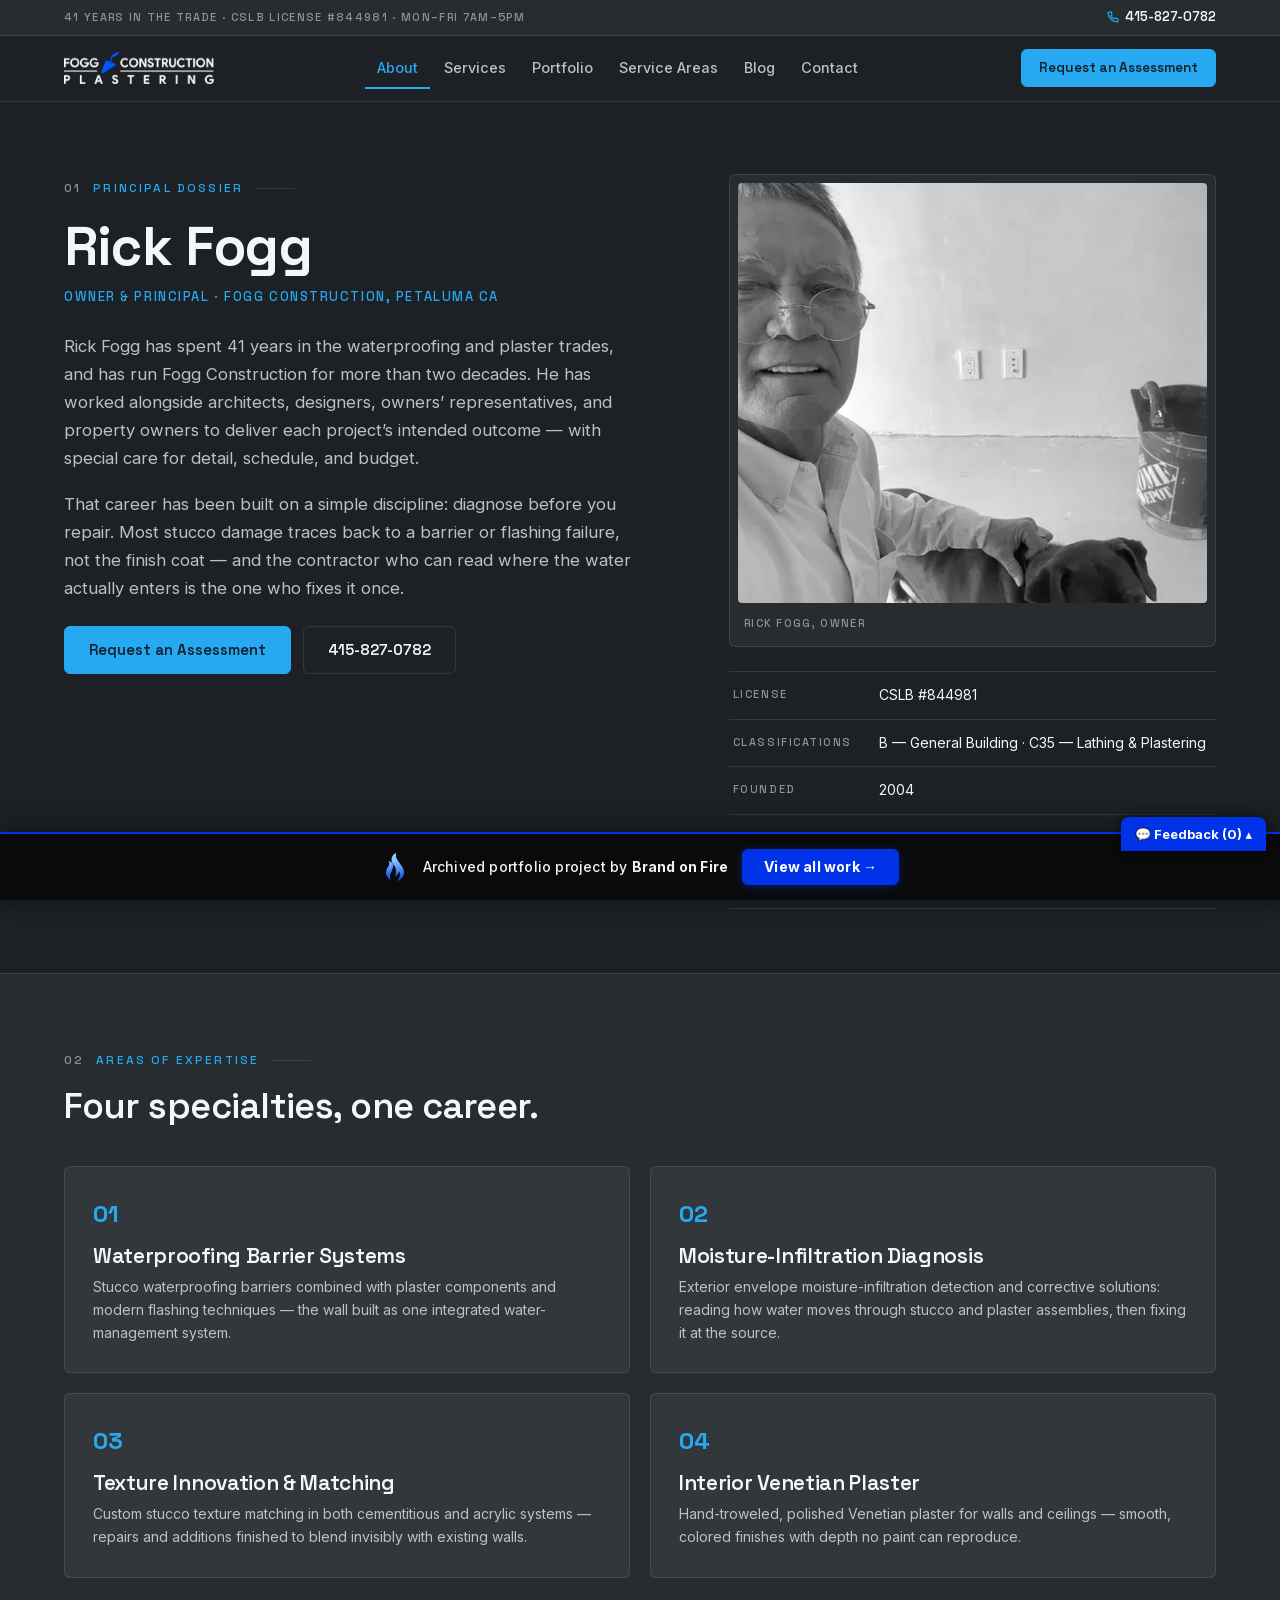
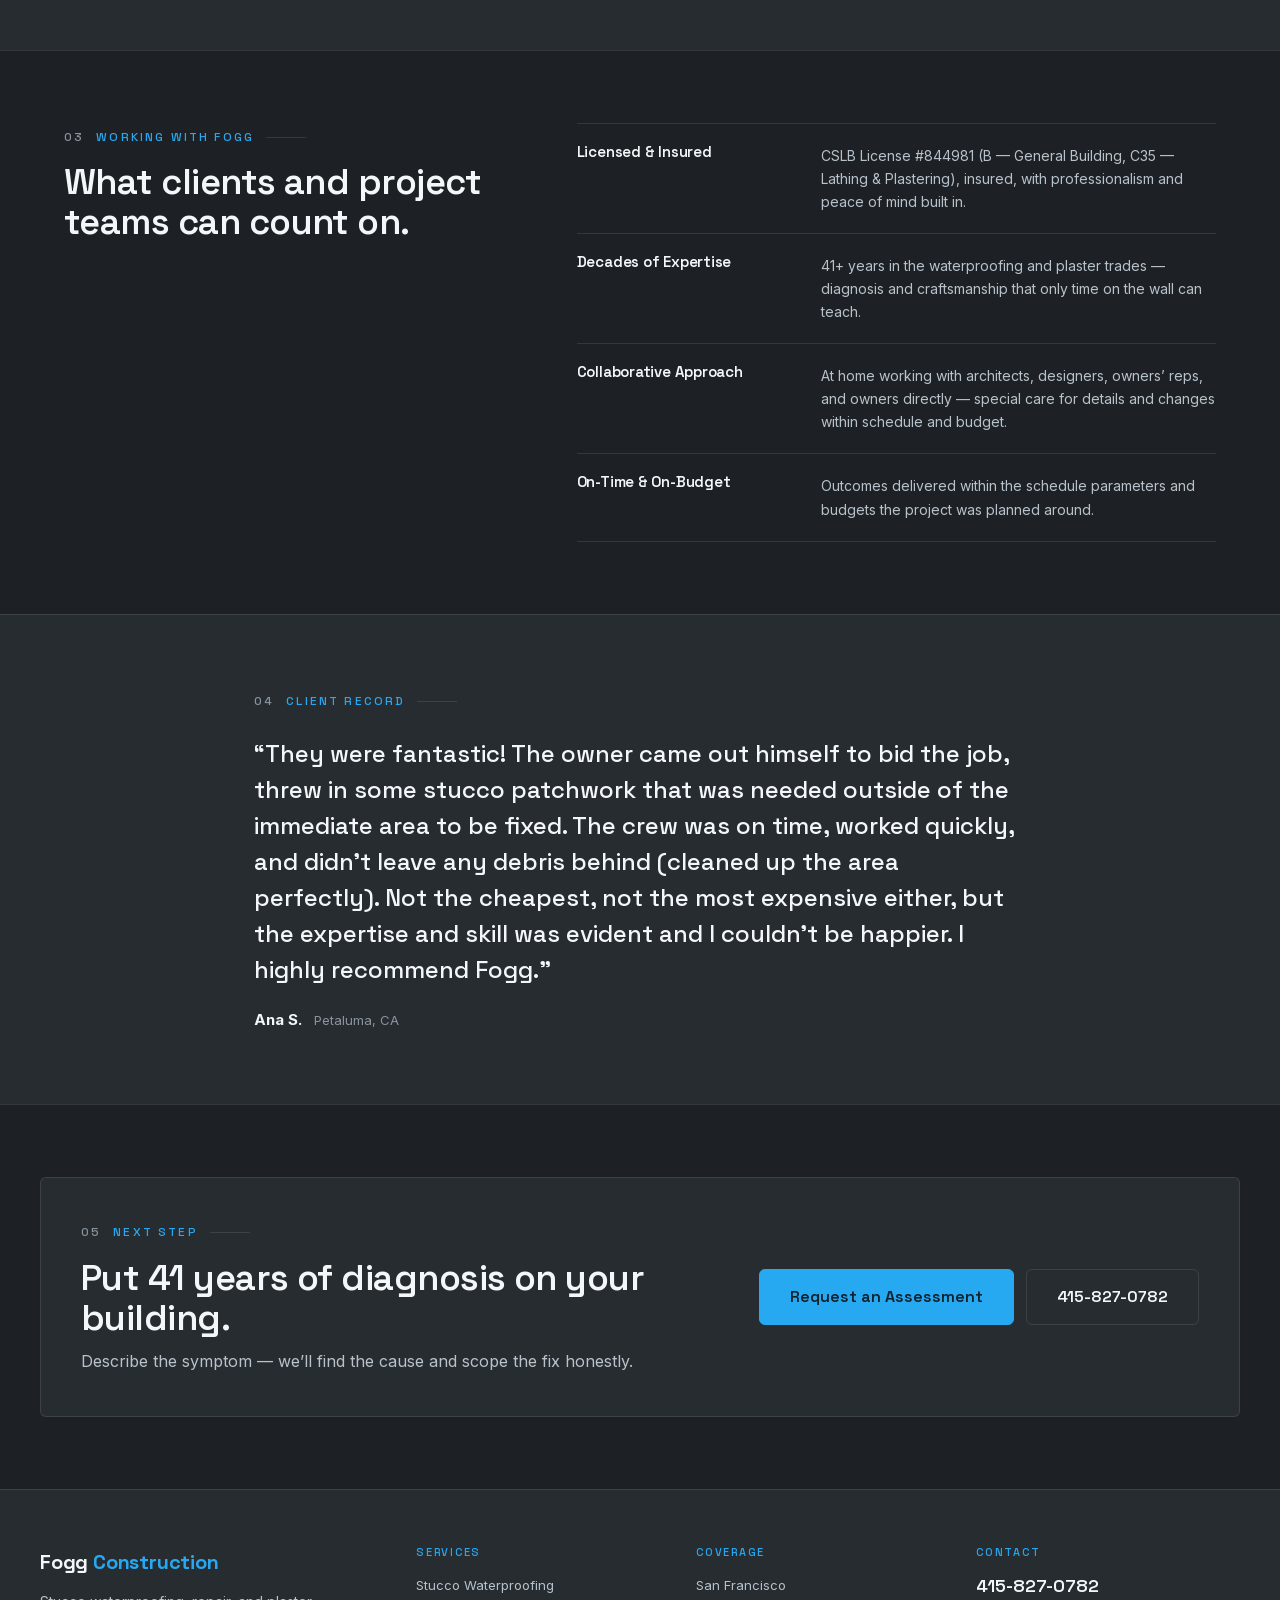
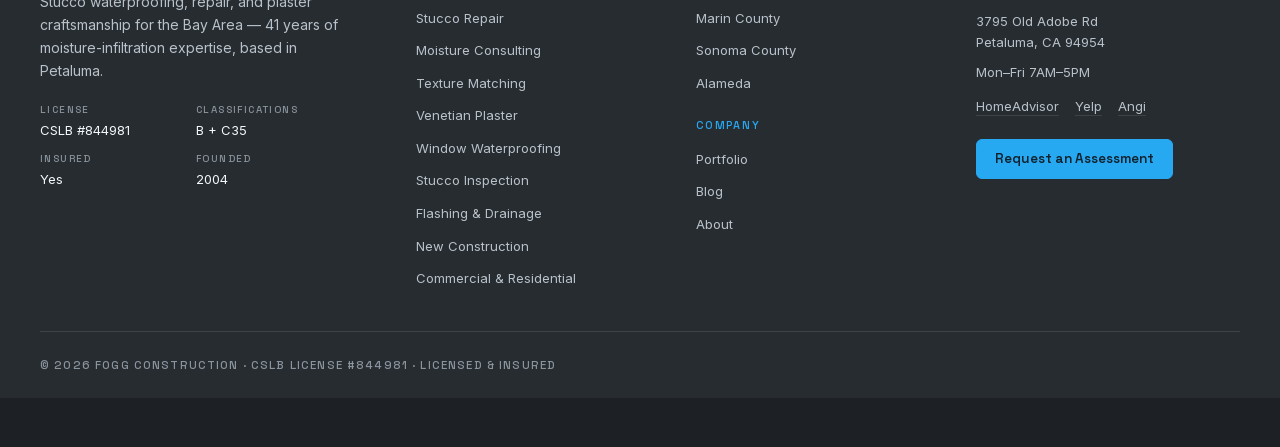
==== commit 5ac73f74: "Add feedback comment widget to portfolio bar" ====
--- a/about/index.html
+++ b/about/index.html
@@ -1,14 +1,16 @@
-<!doctype html><html lang="en" data-bofp="0"><head><meta charset="utf-8"><meta name="viewport" content="width=device-width,initial-scale=1"><title>About Rick Fogg — 41 Years in Waterproofing &amp; Plaster | Fogg Construction | Petaluma &amp; North Bay</title><meta name="description" content="Rick Fogg has spent 41 years in the waterproofing and plaster trades, leading Fogg Construction in Petaluma since 2004. CSLB #844981. Call 415-827-0782."><link rel="canonical" href="/about/"><meta name="robots" content="index, follow, max-image-preview:large, max-snippet:-1, max-video-preview:-1"><meta property="og:type" content="website"><meta property="og:title" content="About Rick Fogg — 41 Years in Waterproofing &amp; Plaster | Fogg Construction | Petaluma &amp; North Bay"><meta property="og:description" content="Rick Fogg has spent 41 years in the waterproofing and plaster trades, leading Fogg Construction in Petaluma since 2004. CSLB #844981. Call 415-827-0782."><meta property="og:url" content="/about/"><meta property="og:site_name" content="Fogg Construction"><meta property="og:image" content="/assets/images/og-default.jpg"><meta property="og:locale" content="en_US"><meta name="twitter:card" content="summary_large_image"><meta name="twitter:title" content="About Rick Fogg — 41 Years in Waterproofing &amp; Plaster | Fogg Construction | Petaluma &amp; North Bay"><meta name="twitter:description" content="Rick Fogg has spent 41 years in the waterproofing and plaster trades, leading Fogg Construction in Petaluma since 2004. CSLB #844981. Call 415-827-0782."><meta name="twitter:image" content="/assets/images/og-default.jpg"><meta name="geo.region" content="US-CA"><meta name="geo.placename" content="Petaluma, Sonoma County, CA"><meta name="geo.position" content="38.253215;-122.567448"><meta name="ICBM" content="38.253215, -122.567448"><link rel="icon" type="image/svg+xml" href="/favicon.svg"><link rel="icon" type="image/png" href="/favicon.png"><link rel="apple-touch-icon" href="/favicon.png"><link rel="manifest" href="/manifest.json"><meta name="theme-color" content="#32373c"><link rel="stylesheet" href="../style.css"><style>[data-bofp="0"]{background-color:#1d2125!important}[data-bofp="1"]{background-color:#1d2125!important;color:#b8c2ca!important}[data-bofp="2"]{background-color:#1d2125!important;color:#b8c2ca!important}[data-bofp="3"]{background-color:#1d2125!important;color:#b8c2ca!important}[data-bofp="4"]{background-color:#272c31!important;color:#b8c2ca!important}[data-bofp="5"]{background-color:#272c31!important;color:#b8c2ca!important}[data-bofp="6"]{background-color:#272c31!important;color:#b8c2ca!important}[data-bofp="7"]{background-color:#272c31!important;color:#b8c2ca!important}</style><meta name="robots" content="noindex, nofollow"></head> <body data-bofp="1"> <a class="sr-only" href="#content">Skip to content</a> <header class="hb" id="hb" data-astro-cid-hc4cwfqd="" data-bofp="2"> <div class="hb-util" data-astro-cid-hc4cwfqd=""> <div class="hb-util-inner" data-astro-cid-hc4cwfqd=""> <p class="hb-util-meta" data-astro-cid-hc4cwfqd="">41 Years in the Trade · CSLB License #844981 · Mon–Fri 7AM–5PM</p> <a class="hb-util-phone" href="tel:+14158270782" data-astro-cid-hc4cwfqd=""> <svg width="12" height="12" viewBox="0 0 24 24" fill="none" stroke="currentColor" stroke-width="2.5" aria-hidden="true" data-astro-cid-hc4cwfqd=""><path d="M22 16.92v3a2 2 0 0 1-2.18 2 19.79 19.79 0 0 1-8.63-3.07 19.5 19.5 0 0 1-6-6 19.79 19.79 0 0 1-3.07-8.67A2 2 0 0 1 4.11 2h3a2 2 0 0 1 2 1.72 12.84 12.84 0 0 0 .7 2.81 2 2 0 0 1-.45 2.11L8.09 9.91a16 16 0 0 0 6 6l1.27-1.27a2 2 0 0 1 2.11-.45 12.84 12.84 0 0 0 2.81.7A2 2 0 0 1 22 16.92z" data-astro-cid-hc4cwfqd=""></path></svg> 415-827-0782 </a> </div> </div> <div class="hb-main" data-astro-cid-hc4cwfqd="" data-bofp="3"> <div class="hb-inner" data-astro-cid-hc4cwfqd=""> <a href="../index.html" class="hb-logo" aria-label="Fogg Construction — home" data-astro-cid-hc4cwfqd=""> <img src="../_a/aed684697bbf.svg" alt="Fogg Construction" width="150" height="32" data-astro-cid-hc4cwfqd="" decoding="sync"> </a> <nav class="hb-nav" aria-label="Primary" data-astro-cid-hc4cwfqd=""> <a href="../about/index.html" class="is-active" aria-current="page" data-astro-cid-hc4cwfqd="">About</a><a href="../services/index.html" class="" data-astro-cid-hc4cwfqd="">Services</a><a href="../portfolio/index.html" class="" data-astro-cid-hc4cwfqd="">Portfolio</a><a href="../service-areas/index.html" class="" data-astro-cid-hc4cwfqd="">Service Areas</a><a href="../blog/index.html" class="" data-astro-cid-hc4cwfqd="">Blog</a><a href="../contact/index.html" class="" data-astro-cid-hc4cwfqd="">Contact</a> </nav> <a href="../contact/index.html" class="hb-cta b-btn b-btn--primary" data-astro-cid-hc4cwfqd="">Request an Assessment</a> <button class="hb-burger" id="hb-burger" aria-expanded="false" aria-controls="hb-mobile" aria-label="Open menu" data-astro-cid-hc4cwfqd=""> <span data-astro-cid-hc4cwfqd=""></span><span data-astro-cid-hc4cwfqd=""></span><span data-astro-cid-hc4cwfqd=""></span> </button> </div> </div> <nav class="hb-mobile" id="hb-mobile" hidden="" aria-label="Mobile" data-astro-cid-hc4cwfqd=""> <a href="../index.html" data-astro-cid-hc4cwfqd="">Home</a> <a href="../about/index.html" data-astro-cid-hc4cwfqd="">About</a> <a href="../services/index.html" data-astro-cid-hc4cwfqd="">Services</a> <a class="hb-mobile-sub" href="../services/stucco-waterproofing-moisture-barrier/index.html" data-astro-cid-hc4cwfqd="">· Stucco Waterproofing</a><a class="hb-mobile-sub" href="../services/stucco-repair-restoration/index.html" data-astro-cid-hc4cwfqd="">· Stucco Repair</a><a class="hb-mobile-sub" href="../services/moisture-infiltration-consulting/index.html" data-astro-cid-hc4cwfqd="">· Moisture Consulting</a><a class="hb-mobile-sub" href="../services/custom-stucco-texture-matching/index.html" data-astro-cid-hc4cwfqd="">· Texture Matching</a><a class="hb-mobile-sub" href="../services/venetian-plaster/index.html" data-astro-cid-hc4cwfqd="">· Venetian Plaster</a><a class="hb-mobile-sub" href="../services/window-installation-waterproofing/index.html" data-astro-cid-hc4cwfqd="">· Window Waterproofing</a><a class="hb-mobile-sub" href="#" data-astro-cid-hc4cwfqd="">· Stucco Inspection</a><a class="hb-mobile-sub" href="#" data-astro-cid-hc4cwfqd="">· Flashing &amp; Drainage</a><a class="hb-mobile-sub" href="#" data-astro-cid-hc4cwfqd="">· New Construction</a><a class="hb-mobile-sub" href="#" data-astro-cid-hc4cwfqd="">· Commercial &amp; Residential</a> <a href="../portfolio/index.html" data-astro-cid-hc4cwfqd="">Portfolio</a> <a href="../service-areas/index.html" data-astro-cid-hc4cwfqd="">Service Areas</a> <a href="../blog/index.html" data-astro-cid-hc4cwfqd="">Blog</a> <a href="../contact/index.html" data-astro-cid-hc4cwfqd="">Contact</a> <a class="hb-mobile-cta" href="../contact/index.html" data-astro-cid-hc4cwfqd="">Request an Assessment</a> <a class="hb-mobile-call" href="tel:+14158270782" data-astro-cid-hc4cwfqd="">Call 415-827-0782</a> </nav> </header> <main id="content"> <section class="ab-hero" data-astro-cid-kh7btl4r=""> <div class="b-container ab-hero-grid" data-astro-cid-kh7btl4r=""> <div class="ab-hero-text" data-astro-cid-kh7btl4r=""> <span class="b-label" data-astro-cid-kh7btl4r=""><span class="b-label-num" data-astro-cid-kh7btl4r="">01</span> Principal Dossier</span> <h1 data-astro-cid-kh7btl4r="">Rick Fogg</h1> <p class="ab-role" data-astro-cid-kh7btl4r="">Owner &amp; Principal · Fogg Construction, Petaluma CA</p> <p class="ab-bio" data-astro-cid-kh7btl4r="">Rick Fogg has spent 41 years in the waterproofing and plaster trades, and has run Fogg Construction for more than two decades. He has worked alongside architects, designers, owners’ representatives, and property owners to deliver each project’s intended outcome — with special care for detail, schedule, and budget.</p> <p class="ab-bio" data-astro-cid-kh7btl4r=""> That career has been built on a simple discipline: diagnose before you repair. Most stucco damage traces back to a barrier or flashing failure, not the finish coat — and the contractor who can read where the water actually enters is the one who fixes it once. </p> <div class="ab-hero-actions" data-astro-cid-kh7btl4r=""> <a href="../contact/index.html" class="b-btn b-btn--primary" data-astro-cid-kh7btl4r="">Request an Assessment</a> <a href="tel:+14158270782" class="b-btn b-btn--ghost" data-astro-cid-kh7btl4r="">415-827-0782</a> </div> </div> <div class="ab-hero-side" data-astro-cid-kh7btl4r=""> <figure class="ab-photo b-mono" data-astro-cid-kh7btl4r=""> <img src="../_a/152cc0440d36.webp" alt="Rick Fogg, owner of Fogg Construction, on a job site with his dog in front of a freshly plastered wall" fetchpriority="high" data-astro-cid-kh7btl4r="true" decoding="sync" width="591" height="782"> <figcaption data-astro-cid-kh7btl4r="">Rick Fogg, owner</figcaption> </figure> <dl class="ab-record" data-astro-cid-kh7btl4r=""> <div class="ab-record-row" data-astro-cid-kh7btl4r=""> <dt data-astro-cid-kh7btl4r="">License</dt> <dd data-astro-cid-kh7btl4r="">CSLB #844981</dd> </div><div class="ab-record-row" data-astro-cid-kh7btl4r=""> <dt data-astro-cid-kh7btl4r="">Classifications</dt> <dd data-astro-cid-kh7btl4r="">B — General Building · C35 — Lathing &amp; Plastering</dd> </div><div class="ab-record-row" data-astro-cid-kh7btl4r=""> <dt data-astro-cid-kh7btl4r="">Founded</dt> <dd data-astro-cid-kh7btl4r="">2004</dd> </div><div class="ab-record-row" data-astro-cid-kh7btl4r=""> <dt data-astro-cid-kh7btl4r="">Insured</dt> <dd data-astro-cid-kh7btl4r="">Yes</dd> </div><div class="ab-record-row" data-astro-cid-kh7btl4r=""> <dt data-astro-cid-kh7btl4r="">Hours</dt> <dd data-astro-cid-kh7btl4r="">Mon–Fri 7AM–5PM</dd> </div> </dl> </div> </div> </section> <section class="b-section b-section--line b-section--panel" data-astro-cid-kh7btl4r="" data-bofp="4"> <div class="b-container" data-astro-cid-kh7btl4r=""> <div class="b-sec-head" data-astro-cid-kh7btl4r=""> <span class="b-label" data-astro-cid-kh7btl4r=""><span class="b-label-num" data-astro-cid-kh7btl4r="">02</span> Areas of Expertise</span> <h2 data-astro-cid-kh7btl4r="">Four specialties, one career.</h2> </div> <div class="ab-exp-grid" data-astro-cid-kh7btl4r=""> <article class="ab-exp" data-astro-cid-kh7btl4r=""> <span class="ab-exp-num" data-astro-cid-kh7btl4r="">01</span> <h3 data-astro-cid-kh7btl4r="">Waterproofing Barrier Systems</h3> <p data-astro-cid-kh7btl4r="">Stucco waterproofing barriers combined with plaster components and modern flashing techniques — the wall built as one integrated water-management system.</p> </article><article class="ab-exp" data-astro-cid-kh7btl4r=""> <span class="ab-exp-num" data-astro-cid-kh7btl4r="">02</span> <h3 data-astro-cid-kh7btl4r="">Moisture-Infiltration Diagnosis</h3> <p data-astro-cid-kh7btl4r="">Exterior envelope moisture-infiltration detection and corrective solutions: reading how water moves through stucco and plaster assemblies, then fixing it at the source.</p> </article><article class="ab-exp" data-astro-cid-kh7btl4r=""> <span class="ab-exp-num" data-astro-cid-kh7btl4r="">03</span> <h3 data-astro-cid-kh7btl4r="">Texture Innovation &amp; Matching</h3> <p data-astro-cid-kh7btl4r="">Custom stucco texture matching in both cementitious and acrylic systems — repairs and additions finished to blend invisibly with existing walls.</p> </article><article class="ab-exp" data-astro-cid-kh7btl4r=""> <span class="ab-exp-num" data-astro-cid-kh7btl4r="">04</span> <h3 data-astro-cid-kh7btl4r="">Interior Venetian Plaster</h3> <p data-astro-cid-kh7btl4r="">Hand-troweled, polished Venetian plaster for walls and ceilings — smooth, colored finishes with depth no paint can reproduce.</p> </article> </div> </div> </section> <section class="b-section b-section--line" data-astro-cid-kh7btl4r=""> <div class="b-container ab-why-grid" data-astro-cid-kh7btl4r=""> <div class="ab-why-intro" data-astro-cid-kh7btl4r=""> <span class="b-label" data-astro-cid-kh7btl4r=""><span class="b-label-num" data-astro-cid-kh7btl4r="">03</span> Working With Fogg</span> <h2 data-astro-cid-kh7btl4r="">What clients and project teams can count on.</h2> </div> <div class="ab-why-rows" data-astro-cid-kh7btl4r=""> <div class="ab-why-row" data-astro-cid-kh7btl4r=""> <h3 data-astro-cid-kh7btl4r="">Licensed &amp; Insured</h3> <p data-astro-cid-kh7btl4r="">CSLB License #844981 (B — General Building, C35 — Lathing &amp; Plastering), insured, with professionalism and peace of mind built in.</p> </div><div class="ab-why-row" data-astro-cid-kh7btl4r=""> <h3 data-astro-cid-kh7btl4r="">Decades of Expertise</h3> <p data-astro-cid-kh7btl4r="">41+ years in the waterproofing and plaster trades — diagnosis and craftsmanship that only time on the wall can teach.</p> </div><div class="ab-why-row" data-astro-cid-kh7btl4r=""> <h3 data-astro-cid-kh7btl4r="">Collaborative Approach</h3> <p data-astro-cid-kh7btl4r="">At home working with architects, designers, owners’ reps, and owners directly — special care for details and changes within schedule and budget.</p> </div><div class="ab-why-row" data-astro-cid-kh7btl4r=""> <h3 data-astro-cid-kh7btl4r="">On-Time &amp; On-Budget</h3> <p data-astro-cid-kh7btl4r="">Outcomes delivered within the schedule parameters and budgets the project was planned around.</p> </div> </div> </div> </section> <section class="b-section b-section--line b-section--panel" data-astro-cid-kh7btl4r="" data-bofp="5"> <div class="b-narrow" data-astro-cid-kh7btl4r=""> <span class="b-label" data-astro-cid-kh7btl4r=""><span class="b-label-num" data-astro-cid-kh7btl4r="">04</span> Client Record</span> <figure class="ab-quote" data-astro-cid-kh7btl4r=""> <blockquote data-astro-cid-kh7btl4r="">“They were fantastic! The owner came out himself to bid the job, threw in some stucco patchwork that was needed outside of the immediate area to be fixed. The crew was on time, worked quickly, and didn’t leave any debris behind (cleaned up the area perfectly). Not the cheapest, not the most expensive either, but the expertise and skill was evident and I couldn’t be happier. I highly recommend Fogg.”</blockquote> <figcaption data-astro-cid-kh7btl4r=""> <strong data-astro-cid-kh7btl4r="">Ana S.</strong> <span data-astro-cid-kh7btl4r="">Petaluma, CA</span> </figcaption> </figure> </div> </section> <section class="b-section b-section--line" data-astro-cid-kh7btl4r=""> <div class="b-container ab-cta" data-astro-cid-kh7btl4r="" data-bofp="6"> <div data-astro-cid-kh7btl4r=""> <span class="b-label" data-astro-cid-kh7btl4r=""><span class="b-label-num" data-astro-cid-kh7btl4r="">05</span> Next Step</span> <h2 data-astro-cid-kh7btl4r="">Put 41 years of diagnosis on your building.</h2> <p data-astro-cid-kh7btl4r="">Describe the symptom — we’ll find the cause and scope the fix honestly.</p> </div> <div class="ab-cta-actions" data-astro-cid-kh7btl4r=""> <a href="../contact/index.html" class="b-btn b-btn--primary b-btn--lg" data-astro-cid-kh7btl4r="">Request an Assessment</a> <a href="tel:+14158270782" class="b-btn b-btn--ghost b-btn--lg" data-astro-cid-kh7btl4r="">415-827-0782</a> </div> </div> </section> </main> <footer class="fb" data-astro-cid-l6v3njuw=""> <div class="fb-main" data-astro-cid-l6v3njuw="" data-bofp="7"> <div class="fb-grid" data-astro-cid-l6v3njuw=""> <div class="fb-brand" data-astro-cid-l6v3njuw=""> <span class="fb-name" data-astro-cid-l6v3njuw="">Fogg <em data-astro-cid-l6v3njuw="">Construction</em></span> <p data-astro-cid-l6v3njuw="">Stucco waterproofing, repair, and plaster craftsmanship for the Bay Area — 41 years of moisture-infiltration expertise, based in Petaluma.</p> <dl class="fb-cred" data-astro-cid-l6v3njuw=""> <div data-astro-cid-l6v3njuw=""><dt data-astro-cid-l6v3njuw="">License</dt><dd data-astro-cid-l6v3njuw="">CSLB #844981</dd></div> <div data-astro-cid-l6v3njuw=""><dt data-astro-cid-l6v3njuw="">Classifications</dt><dd data-astro-cid-l6v3njuw="">B + C35</dd></div> <div data-astro-cid-l6v3njuw=""><dt data-astro-cid-l6v3njuw="">Insured</dt><dd data-astro-cid-l6v3njuw="">Yes</dd></div> <div data-astro-cid-l6v3njuw=""><dt data-astro-cid-l6v3njuw="">Founded</dt><dd data-astro-cid-l6v3njuw="">2004</dd></div> </dl> </div> <div class="fb-col" data-astro-cid-l6v3njuw=""> <h4 data-astro-cid-l6v3njuw="">Services</h4> <ul data-astro-cid-l6v3njuw=""> <li data-astro-cid-l6v3njuw=""><a href="../services/stucco-waterproofing-moisture-barrier/index.html" data-astro-cid-l6v3njuw="">Stucco Waterproofing</a></li><li data-astro-cid-l6v3njuw=""><a href="../services/stucco-repair-restoration/index.html" data-astro-cid-l6v3njuw="">Stucco Repair</a></li><li data-astro-cid-l6v3njuw=""><a href="../services/moisture-infiltration-consulting/index.html" data-astro-cid-l6v3njuw="">Moisture Consulting</a></li><li data-astro-cid-l6v3njuw=""><a href="../services/custom-stucco-texture-matching/index.html" data-astro-cid-l6v3njuw="">Texture Matching</a></li><li data-astro-cid-l6v3njuw=""><a href="../services/venetian-plaster/index.html" data-astro-cid-l6v3njuw="">Venetian Plaster</a></li><li data-astro-cid-l6v3njuw=""><a href="../services/window-installation-waterproofing/index.html" data-astro-cid-l6v3njuw="">Window Waterproofing</a></li><li data-astro-cid-l6v3njuw=""><a href="#" data-astro-cid-l6v3njuw="">Stucco Inspection</a></li><li data-astro-cid-l6v3njuw=""><a href="#" data-astro-cid-l6v3njuw="">Flashing &amp; Drainage</a></li><li data-astro-cid-l6v3njuw=""><a href="#" data-astro-cid-l6v3njuw="">New Construction</a></li><li data-astro-cid-l6v3njuw=""><a href="#" data-astro-cid-l6v3njuw="">Commercial &amp; Residential</a></li> </ul> </div> <div class="fb-col" data-astro-cid-l6v3njuw=""> <h4 data-astro-cid-l6v3njuw="">Coverage</h4> <ul data-astro-cid-l6v3njuw=""> <li data-astro-cid-l6v3njuw=""><a href="#" data-astro-cid-l6v3njuw="">San Francisco</a></li><li data-astro-cid-l6v3njuw=""><a href="#" data-astro-cid-l6v3njuw="">Marin County</a></li><li data-astro-cid-l6v3njuw=""><a href="#" data-astro-cid-l6v3njuw="">Sonoma County</a></li><li data-astro-cid-l6v3njuw=""><a href="#" data-astro-cid-l6v3njuw="">Alameda</a></li> </ul> <h4 class="fb-col-h2" data-astro-cid-l6v3njuw="">Company</h4> <ul data-astro-cid-l6v3njuw=""> <li data-astro-cid-l6v3njuw=""><a href="../portfolio/index.html" data-astro-cid-l6v3njuw="">Portfolio</a></li> <li data-astro-cid-l6v3njuw=""><a href="../blog/index.html" data-astro-cid-l6v3njuw="">Blog</a></li> <li data-astro-cid-l6v3njuw=""><a href="../about/index.html" data-astro-cid-l6v3njuw="">About</a></li> </ul> </div> <div class="fb-col" data-astro-cid-l6v3njuw=""> <h4 data-astro-cid-l6v3njuw="">Contact</h4> <p class="fb-phone" data-astro-cid-l6v3njuw=""><a href="tel:+14158270782" data-astro-cid-l6v3njuw="">415-827-0782</a></p> <p data-astro-cid-l6v3njuw="">3795 Old Adobe Rd<br data-astro-cid-l6v3njuw="">Petaluma, CA 94954</p> <p data-astro-cid-l6v3njuw="">Mon–Fri 7AM–5PM</p> <ul class="fb-profiles" data-astro-cid-l6v3njuw=""> <li data-astro-cid-l6v3njuw=""><a href="https://www.homeadvisor.com/rated.FoggConstruction.51681976.html" rel="noopener" target="_blank" data-astro-cid-l6v3njuw="">HomeAdvisor</a></li><li data-astro-cid-l6v3njuw=""><a href="https://www.yelp.com/biz/fogg-construction-stucco-santa-rosa" rel="noopener" target="_blank" data-astro-cid-l6v3njuw="">Yelp</a></li><li data-astro-cid-l6v3njuw=""><a href="https://www.angi.com/companylist/us/ca/petaluma/fogg-construction-reviews-9146171.htm" rel="noopener" target="_blank" data-astro-cid-l6v3njuw="">Angi</a></li> </ul> <a class="fb-cta b-btn b-btn--primary" href="../contact/index.html" data-astro-cid-l6v3njuw="">Request an Assessment</a> </div> </div> <div class="fb-bottom" data-astro-cid-l6v3njuw=""> <span data-astro-cid-l6v3njuw="">© 2026 Fogg Construction · CSLB License #844981 · Licensed &amp; Insured</span> </div> </div> </footer><a href="https://brandonfire.com/portfolio/" id="bof-portfolio-bar" rel="noopener" style="position:fixed;left:0;right:0;bottom:0;z-index:2147483647;display:flex;align-items:center;justify-content:center;gap:10px;flex-wrap:wrap;background:#14181c;color:#fff!important;font-family:-apple-system,BlinkMacSystemFont,'Segoe UI',Roboto,Helvetica,Arial,sans-serif;font-size:13px;font-weight:500;line-height:1;letter-spacing:.2px;padding:11px 16px;text-decoration:none!important;box-shadow:0 -2px 14px rgba(0,0,0,.28);border-top:2px solid #e2542c;box-sizing:border-box"><span style="opacity:.92;color:#fff">Archived portfolio project by <strong style="font-weight:700;color:#fff">Brand&nbsp;on&nbsp;Fire</strong></span><span style="background:#e2542c;color:#fff;padding:6px 12px;border-radius:4px;font-weight:600;white-space:nowrap">View&nbsp;all&nbsp;work&nbsp;&rarr;</span></a><!-- bof-portfolio-bar --><a href="https://brandonfire.com/portfolio/" id="bof-portfolio-bar" rel="noopener" style="position:fixed;left:0;right:0;bottom:0;z-index:2147483647;display:flex;align-items:center;justify-content:center;gap:14px;flex-wrap:wrap;background:#0a0a0a;color:#ffffff !important;font-family:Inter,-apple-system,BlinkMacSystemFont,'Segoe UI',Roboto,Helvetica,Arial,sans-serif;font-size:14px;font-weight:500;line-height:1;letter-spacing:.2px;padding:15px 18px;text-decoration:none !important;box-shadow:0 -3px 22px rgba(0,0,0,.45);border-top:2px solid #0033e7;box-sizing:border-box;"><img src="[data-uri]" alt="" width="28" height="28" style="display:block;flex:0 0 auto;width:28px;height:28px;"><span style="opacity:.95;color:#fff;">Archived portfolio project by <strong style="font-weight:700;color:#fff;">Brand&nbsp;on&nbsp;Fire</strong></span><span style="background:#0033e7;color:#fff;padding:11px 22px;border-radius:6px;font-weight:700;font-size:14px;white-space:nowrap;box-shadow:0 2px 10px rgba(0,51,231,.4);">View&nbsp;all&nbsp;work&nbsp;&rarr;</span></a><script>(function(){function p(){var b=document.getElementById("bof-portfolio-bar");if(b&&document.body)document.body.style.setProperty("padding-bottom",b.offsetHeight+"px","important");}if(document.readyState!=="loading")p();else document.addEventListener("DOMContentLoaded",p);window.addEventListener("resize",p);})();</script><script>/* Brand on Fire portfolio feedback collector. All portfolio sites share one origin
-   (brand-on-fire.github.io) so localStorage is SHARED — comments pool in one place across every site.
-   Rendered in a SHADOW DOM so the host site's CSS can't bleed in and its `pointer-events:none` form-
-   disable rule can't kill the textarea. "Export all" copies everything to the clipboard. Zero backend. */
+<!doctype html><html lang="en" data-bofp="0"><head><meta charset="utf-8"><meta name="viewport" content="width=device-width,initial-scale=1"><title>About Rick Fogg — 41 Years in Waterproofing &amp; Plaster | Fogg Construction | Petaluma &amp; North Bay</title><meta name="description" content="Rick Fogg has spent 41 years in the waterproofing and plaster trades, leading Fogg Construction in Petaluma since 2004. CSLB #844981. Call 415-827-0782."><link rel="canonical" href="/about/"><meta name="robots" content="index, follow, max-image-preview:large, max-snippet:-1, max-video-preview:-1"><meta property="og:type" content="website"><meta property="og:title" content="About Rick Fogg — 41 Years in Waterproofing &amp; Plaster | Fogg Construction | Petaluma &amp; North Bay"><meta property="og:description" content="Rick Fogg has spent 41 years in the waterproofing and plaster trades, leading Fogg Construction in Petaluma since 2004. CSLB #844981. Call 415-827-0782."><meta property="og:url" content="/about/"><meta property="og:site_name" content="Fogg Construction"><meta property="og:image" content="/assets/images/og-default.jpg"><meta property="og:locale" content="en_US"><meta name="twitter:card" content="summary_large_image"><meta name="twitter:title" content="About Rick Fogg — 41 Years in Waterproofing &amp; Plaster | Fogg Construction | Petaluma &amp; North Bay"><meta name="twitter:description" content="Rick Fogg has spent 41 years in the waterproofing and plaster trades, leading Fogg Construction in Petaluma since 2004. CSLB #844981. Call 415-827-0782."><meta name="twitter:image" content="/assets/images/og-default.jpg"><meta name="geo.region" content="US-CA"><meta name="geo.placename" content="Petaluma, Sonoma County, CA"><meta name="geo.position" content="38.253215;-122.567448"><meta name="ICBM" content="38.253215, -122.567448"><link rel="icon" type="image/svg+xml" href="/favicon.svg"><link rel="icon" type="image/png" href="/favicon.png"><link rel="apple-touch-icon" href="/favicon.png"><link rel="manifest" href="/manifest.json"><meta name="theme-color" content="#32373c"><link rel="stylesheet" href="../style.css"><style>[data-bofp="0"]{background-color:#1d2125!important}[data-bofp="1"]{background-color:#1d2125!important;color:#b8c2ca!important}[data-bofp="2"]{background-color:#1d2125!important;color:#b8c2ca!important}[data-bofp="3"]{background-color:#1d2125!important;color:#b8c2ca!important}[data-bofp="4"]{background-color:#272c31!important;color:#b8c2ca!important}[data-bofp="5"]{background-color:#272c31!important;color:#b8c2ca!important}[data-bofp="6"]{background-color:#272c31!important;color:#b8c2ca!important}[data-bofp="7"]{background-color:#272c31!important;color:#b8c2ca!important}</style><meta name="robots" content="noindex, nofollow"></head> <body data-bofp="1"> <a class="sr-only" href="#content">Skip to content</a> <header class="hb" id="hb" data-astro-cid-hc4cwfqd="" data-bofp="2"> <div class="hb-util" data-astro-cid-hc4cwfqd=""> <div class="hb-util-inner" data-astro-cid-hc4cwfqd=""> <p class="hb-util-meta" data-astro-cid-hc4cwfqd="">41 Years in the Trade · CSLB License #844981 · Mon–Fri 7AM–5PM</p> <a class="hb-util-phone" href="tel:+14158270782" data-astro-cid-hc4cwfqd=""> <svg width="12" height="12" viewBox="0 0 24 24" fill="none" stroke="currentColor" stroke-width="2.5" aria-hidden="true" data-astro-cid-hc4cwfqd=""><path d="M22 16.92v3a2 2 0 0 1-2.18 2 19.79 19.79 0 0 1-8.63-3.07 19.5 19.5 0 0 1-6-6 19.79 19.79 0 0 1-3.07-8.67A2 2 0 0 1 4.11 2h3a2 2 0 0 1 2 1.72 12.84 12.84 0 0 0 .7 2.81 2 2 0 0 1-.45 2.11L8.09 9.91a16 16 0 0 0 6 6l1.27-1.27a2 2 0 0 1 2.11-.45 12.84 12.84 0 0 0 2.81.7A2 2 0 0 1 22 16.92z" data-astro-cid-hc4cwfqd=""></path></svg> 415-827-0782 </a> </div> </div> <div class="hb-main" data-astro-cid-hc4cwfqd="" data-bofp="3"> <div class="hb-inner" data-astro-cid-hc4cwfqd=""> <a href="../index.html" class="hb-logo" aria-label="Fogg Construction — home" data-astro-cid-hc4cwfqd=""> <img src="../_a/aed684697bbf.svg" alt="Fogg Construction" width="150" height="32" data-astro-cid-hc4cwfqd="" decoding="sync"> </a> <nav class="hb-nav" aria-label="Primary" data-astro-cid-hc4cwfqd=""> <a href="../about/index.html" class="is-active" aria-current="page" data-astro-cid-hc4cwfqd="">About</a><a href="../services/index.html" class="" data-astro-cid-hc4cwfqd="">Services</a><a href="../portfolio/index.html" class="" data-astro-cid-hc4cwfqd="">Portfolio</a><a href="../service-areas/index.html" class="" data-astro-cid-hc4cwfqd="">Service Areas</a><a href="../blog/index.html" class="" data-astro-cid-hc4cwfqd="">Blog</a><a href="../contact/index.html" class="" data-astro-cid-hc4cwfqd="">Contact</a> </nav> <a href="../contact/index.html" class="hb-cta b-btn b-btn--primary" data-astro-cid-hc4cwfqd="">Request an Assessment</a> <button class="hb-burger" id="hb-burger" aria-expanded="false" aria-controls="hb-mobile" aria-label="Open menu" data-astro-cid-hc4cwfqd=""> <span data-astro-cid-hc4cwfqd=""></span><span data-astro-cid-hc4cwfqd=""></span><span data-astro-cid-hc4cwfqd=""></span> </button> </div> </div> <nav class="hb-mobile" id="hb-mobile" hidden="" aria-label="Mobile" data-astro-cid-hc4cwfqd=""> <a href="../index.html" data-astro-cid-hc4cwfqd="">Home</a> <a href="../about/index.html" data-astro-cid-hc4cwfqd="">About</a> <a href="../services/index.html" data-astro-cid-hc4cwfqd="">Services</a> <a class="hb-mobile-sub" href="../services/stucco-waterproofing-moisture-barrier/index.html" data-astro-cid-hc4cwfqd="">· Stucco Waterproofing</a><a class="hb-mobile-sub" href="../services/stucco-repair-restoration/index.html" data-astro-cid-hc4cwfqd="">· Stucco Repair</a><a class="hb-mobile-sub" href="../services/moisture-infiltration-consulting/index.html" data-astro-cid-hc4cwfqd="">· Moisture Consulting</a><a class="hb-mobile-sub" href="../services/custom-stucco-texture-matching/index.html" data-astro-cid-hc4cwfqd="">· Texture Matching</a><a class="hb-mobile-sub" href="../services/venetian-plaster/index.html" data-astro-cid-hc4cwfqd="">· Venetian Plaster</a><a class="hb-mobile-sub" href="../services/window-installation-waterproofing/index.html" data-astro-cid-hc4cwfqd="">· Window Waterproofing</a><a class="hb-mobile-sub" href="#" data-astro-cid-hc4cwfqd="">· Stucco Inspection</a><a class="hb-mobile-sub" href="#" data-astro-cid-hc4cwfqd="">· Flashing &amp; Drainage</a><a class="hb-mobile-sub" href="#" data-astro-cid-hc4cwfqd="">· New Construction</a><a class="hb-mobile-sub" href="#" data-astro-cid-hc4cwfqd="">· Commercial &amp; Residential</a> <a href="../portfolio/index.html" data-astro-cid-hc4cwfqd="">Portfolio</a> <a href="../service-areas/index.html" data-astro-cid-hc4cwfqd="">Service Areas</a> <a href="../blog/index.html" data-astro-cid-hc4cwfqd="">Blog</a> <a href="../contact/index.html" data-astro-cid-hc4cwfqd="">Contact</a> <a class="hb-mobile-cta" href="../contact/index.html" data-astro-cid-hc4cwfqd="">Request an Assessment</a> <a class="hb-mobile-call" href="tel:+14158270782" data-astro-cid-hc4cwfqd="">Call 415-827-0782</a> </nav> </header> <main id="content"> <section class="ab-hero" data-astro-cid-kh7btl4r=""> <div class="b-container ab-hero-grid" data-astro-cid-kh7btl4r=""> <div class="ab-hero-text" data-astro-cid-kh7btl4r=""> <span class="b-label" data-astro-cid-kh7btl4r=""><span class="b-label-num" data-astro-cid-kh7btl4r="">01</span> Principal Dossier</span> <h1 data-astro-cid-kh7btl4r="">Rick Fogg</h1> <p class="ab-role" data-astro-cid-kh7btl4r="">Owner &amp; Principal · Fogg Construction, Petaluma CA</p> <p class="ab-bio" data-astro-cid-kh7btl4r="">Rick Fogg has spent 41 years in the waterproofing and plaster trades, and has run Fogg Construction for more than two decades. He has worked alongside architects, designers, owners’ representatives, and property owners to deliver each project’s intended outcome — with special care for detail, schedule, and budget.</p> <p class="ab-bio" data-astro-cid-kh7btl4r=""> That career has been built on a simple discipline: diagnose before you repair. Most stucco damage traces back to a barrier or flashing failure, not the finish coat — and the contractor who can read where the water actually enters is the one who fixes it once. </p> <div class="ab-hero-actions" data-astro-cid-kh7btl4r=""> <a href="../contact/index.html" class="b-btn b-btn--primary" data-astro-cid-kh7btl4r="">Request an Assessment</a> <a href="tel:+14158270782" class="b-btn b-btn--ghost" data-astro-cid-kh7btl4r="">415-827-0782</a> </div> </div> <div class="ab-hero-side" data-astro-cid-kh7btl4r=""> <figure class="ab-photo b-mono" data-astro-cid-kh7btl4r=""> <img src="../_a/152cc0440d36.webp" alt="Rick Fogg, owner of Fogg Construction, on a job site with his dog in front of a freshly plastered wall" fetchpriority="high" data-astro-cid-kh7btl4r="true" decoding="sync" width="591" height="782"> <figcaption data-astro-cid-kh7btl4r="">Rick Fogg, owner</figcaption> </figure> <dl class="ab-record" data-astro-cid-kh7btl4r=""> <div class="ab-record-row" data-astro-cid-kh7btl4r=""> <dt data-astro-cid-kh7btl4r="">License</dt> <dd data-astro-cid-kh7btl4r="">CSLB #844981</dd> </div><div class="ab-record-row" data-astro-cid-kh7btl4r=""> <dt data-astro-cid-kh7btl4r="">Classifications</dt> <dd data-astro-cid-kh7btl4r="">B — General Building · C35 — Lathing &amp; Plastering</dd> </div><div class="ab-record-row" data-astro-cid-kh7btl4r=""> <dt data-astro-cid-kh7btl4r="">Founded</dt> <dd data-astro-cid-kh7btl4r="">2004</dd> </div><div class="ab-record-row" data-astro-cid-kh7btl4r=""> <dt data-astro-cid-kh7btl4r="">Insured</dt> <dd data-astro-cid-kh7btl4r="">Yes</dd> </div><div class="ab-record-row" data-astro-cid-kh7btl4r=""> <dt data-astro-cid-kh7btl4r="">Hours</dt> <dd data-astro-cid-kh7btl4r="">Mon–Fri 7AM–5PM</dd> </div> </dl> </div> </div> </section> <section class="b-section b-section--line b-section--panel" data-astro-cid-kh7btl4r="" data-bofp="4"> <div class="b-container" data-astro-cid-kh7btl4r=""> <div class="b-sec-head" data-astro-cid-kh7btl4r=""> <span class="b-label" data-astro-cid-kh7btl4r=""><span class="b-label-num" data-astro-cid-kh7btl4r="">02</span> Areas of Expertise</span> <h2 data-astro-cid-kh7btl4r="">Four specialties, one career.</h2> </div> <div class="ab-exp-grid" data-astro-cid-kh7btl4r=""> <article class="ab-exp" data-astro-cid-kh7btl4r=""> <span class="ab-exp-num" data-astro-cid-kh7btl4r="">01</span> <h3 data-astro-cid-kh7btl4r="">Waterproofing Barrier Systems</h3> <p data-astro-cid-kh7btl4r="">Stucco waterproofing barriers combined with plaster components and modern flashing techniques — the wall built as one integrated water-management system.</p> </article><article class="ab-exp" data-astro-cid-kh7btl4r=""> <span class="ab-exp-num" data-astro-cid-kh7btl4r="">02</span> <h3 data-astro-cid-kh7btl4r="">Moisture-Infiltration Diagnosis</h3> <p data-astro-cid-kh7btl4r="">Exterior envelope moisture-infiltration detection and corrective solutions: reading how water moves through stucco and plaster assemblies, then fixing it at the source.</p> </article><article class="ab-exp" data-astro-cid-kh7btl4r=""> <span class="ab-exp-num" data-astro-cid-kh7btl4r="">03</span> <h3 data-astro-cid-kh7btl4r="">Texture Innovation &amp; Matching</h3> <p data-astro-cid-kh7btl4r="">Custom stucco texture matching in both cementitious and acrylic systems — repairs and additions finished to blend invisibly with existing walls.</p> </article><article class="ab-exp" data-astro-cid-kh7btl4r=""> <span class="ab-exp-num" data-astro-cid-kh7btl4r="">04</span> <h3 data-astro-cid-kh7btl4r="">Interior Venetian Plaster</h3> <p data-astro-cid-kh7btl4r="">Hand-troweled, polished Venetian plaster for walls and ceilings — smooth, colored finishes with depth no paint can reproduce.</p> </article> </div> </div> </section> <section class="b-section b-section--line" data-astro-cid-kh7btl4r=""> <div class="b-container ab-why-grid" data-astro-cid-kh7btl4r=""> <div class="ab-why-intro" data-astro-cid-kh7btl4r=""> <span class="b-label" data-astro-cid-kh7btl4r=""><span class="b-label-num" data-astro-cid-kh7btl4r="">03</span> Working With Fogg</span> <h2 data-astro-cid-kh7btl4r="">What clients and project teams can count on.</h2> </div> <div class="ab-why-rows" data-astro-cid-kh7btl4r=""> <div class="ab-why-row" data-astro-cid-kh7btl4r=""> <h3 data-astro-cid-kh7btl4r="">Licensed &amp; Insured</h3> <p data-astro-cid-kh7btl4r="">CSLB License #844981 (B — General Building, C35 — Lathing &amp; Plastering), insured, with professionalism and peace of mind built in.</p> </div><div class="ab-why-row" data-astro-cid-kh7btl4r=""> <h3 data-astro-cid-kh7btl4r="">Decades of Expertise</h3> <p data-astro-cid-kh7btl4r="">41+ years in the waterproofing and plaster trades — diagnosis and craftsmanship that only time on the wall can teach.</p> </div><div class="ab-why-row" data-astro-cid-kh7btl4r=""> <h3 data-astro-cid-kh7btl4r="">Collaborative Approach</h3> <p data-astro-cid-kh7btl4r="">At home working with architects, designers, owners’ reps, and owners directly — special care for details and changes within schedule and budget.</p> </div><div class="ab-why-row" data-astro-cid-kh7btl4r=""> <h3 data-astro-cid-kh7btl4r="">On-Time &amp; On-Budget</h3> <p data-astro-cid-kh7btl4r="">Outcomes delivered within the schedule parameters and budgets the project was planned around.</p> </div> </div> </div> </section> <section class="b-section b-section--line b-section--panel" data-astro-cid-kh7btl4r="" data-bofp="5"> <div class="b-narrow" data-astro-cid-kh7btl4r=""> <span class="b-label" data-astro-cid-kh7btl4r=""><span class="b-label-num" data-astro-cid-kh7btl4r="">04</span> Client Record</span> <figure class="ab-quote" data-astro-cid-kh7btl4r=""> <blockquote data-astro-cid-kh7btl4r="">“They were fantastic! The owner came out himself to bid the job, threw in some stucco patchwork that was needed outside of the immediate area to be fixed. The crew was on time, worked quickly, and didn’t leave any debris behind (cleaned up the area perfectly). Not the cheapest, not the most expensive either, but the expertise and skill was evident and I couldn’t be happier. I highly recommend Fogg.”</blockquote> <figcaption data-astro-cid-kh7btl4r=""> <strong data-astro-cid-kh7btl4r="">Ana S.</strong> <span data-astro-cid-kh7btl4r="">Petaluma, CA</span> </figcaption> </figure> </div> </section> <section class="b-section b-section--line" data-astro-cid-kh7btl4r=""> <div class="b-container ab-cta" data-astro-cid-kh7btl4r="" data-bofp="6"> <div data-astro-cid-kh7btl4r=""> <span class="b-label" data-astro-cid-kh7btl4r=""><span class="b-label-num" data-astro-cid-kh7btl4r="">05</span> Next Step</span> <h2 data-astro-cid-kh7btl4r="">Put 41 years of diagnosis on your building.</h2> <p data-astro-cid-kh7btl4r="">Describe the symptom — we’ll find the cause and scope the fix honestly.</p> </div> <div class="ab-cta-actions" data-astro-cid-kh7btl4r=""> <a href="../contact/index.html" class="b-btn b-btn--primary b-btn--lg" data-astro-cid-kh7btl4r="">Request an Assessment</a> <a href="tel:+14158270782" class="b-btn b-btn--ghost b-btn--lg" data-astro-cid-kh7btl4r="">415-827-0782</a> </div> </div> </section> </main> <footer class="fb" data-astro-cid-l6v3njuw=""> <div class="fb-main" data-astro-cid-l6v3njuw="" data-bofp="7"> <div class="fb-grid" data-astro-cid-l6v3njuw=""> <div class="fb-brand" data-astro-cid-l6v3njuw=""> <span class="fb-name" data-astro-cid-l6v3njuw="">Fogg <em data-astro-cid-l6v3njuw="">Construction</em></span> <p data-astro-cid-l6v3njuw="">Stucco waterproofing, repair, and plaster craftsmanship for the Bay Area — 41 years of moisture-infiltration expertise, based in Petaluma.</p> <dl class="fb-cred" data-astro-cid-l6v3njuw=""> <div data-astro-cid-l6v3njuw=""><dt data-astro-cid-l6v3njuw="">License</dt><dd data-astro-cid-l6v3njuw="">CSLB #844981</dd></div> <div data-astro-cid-l6v3njuw=""><dt data-astro-cid-l6v3njuw="">Classifications</dt><dd data-astro-cid-l6v3njuw="">B + C35</dd></div> <div data-astro-cid-l6v3njuw=""><dt data-astro-cid-l6v3njuw="">Insured</dt><dd data-astro-cid-l6v3njuw="">Yes</dd></div> <div data-astro-cid-l6v3njuw=""><dt data-astro-cid-l6v3njuw="">Founded</dt><dd data-astro-cid-l6v3njuw="">2004</dd></div> </dl> </div> <div class="fb-col" data-astro-cid-l6v3njuw=""> <h4 data-astro-cid-l6v3njuw="">Services</h4> <ul data-astro-cid-l6v3njuw=""> <li data-astro-cid-l6v3njuw=""><a href="../services/stucco-waterproofing-moisture-barrier/index.html" data-astro-cid-l6v3njuw="">Stucco Waterproofing</a></li><li data-astro-cid-l6v3njuw=""><a href="../services/stucco-repair-restoration/index.html" data-astro-cid-l6v3njuw="">Stucco Repair</a></li><li data-astro-cid-l6v3njuw=""><a href="../services/moisture-infiltration-consulting/index.html" data-astro-cid-l6v3njuw="">Moisture Consulting</a></li><li data-astro-cid-l6v3njuw=""><a href="../services/custom-stucco-texture-matching/index.html" data-astro-cid-l6v3njuw="">Texture Matching</a></li><li data-astro-cid-l6v3njuw=""><a href="../services/venetian-plaster/index.html" data-astro-cid-l6v3njuw="">Venetian Plaster</a></li><li data-astro-cid-l6v3njuw=""><a href="../services/window-installation-waterproofing/index.html" data-astro-cid-l6v3njuw="">Window Waterproofing</a></li><li data-astro-cid-l6v3njuw=""><a href="#" data-astro-cid-l6v3njuw="">Stucco Inspection</a></li><li data-astro-cid-l6v3njuw=""><a href="#" data-astro-cid-l6v3njuw="">Flashing &amp; Drainage</a></li><li data-astro-cid-l6v3njuw=""><a href="#" data-astro-cid-l6v3njuw="">New Construction</a></li><li data-astro-cid-l6v3njuw=""><a href="#" data-astro-cid-l6v3njuw="">Commercial &amp; Residential</a></li> </ul> </div> <div class="fb-col" data-astro-cid-l6v3njuw=""> <h4 data-astro-cid-l6v3njuw="">Coverage</h4> <ul data-astro-cid-l6v3njuw=""> <li data-astro-cid-l6v3njuw=""><a href="#" data-astro-cid-l6v3njuw="">San Francisco</a></li><li data-astro-cid-l6v3njuw=""><a href="#" data-astro-cid-l6v3njuw="">Marin County</a></li><li data-astro-cid-l6v3njuw=""><a href="#" data-astro-cid-l6v3njuw="">Sonoma County</a></li><li data-astro-cid-l6v3njuw=""><a href="#" data-astro-cid-l6v3njuw="">Alameda</a></li> </ul> <h4 class="fb-col-h2" data-astro-cid-l6v3njuw="">Company</h4> <ul data-astro-cid-l6v3njuw=""> <li data-astro-cid-l6v3njuw=""><a href="../portfolio/index.html" data-astro-cid-l6v3njuw="">Portfolio</a></li> <li data-astro-cid-l6v3njuw=""><a href="../blog/index.html" data-astro-cid-l6v3njuw="">Blog</a></li> <li data-astro-cid-l6v3njuw=""><a href="../about/index.html" data-astro-cid-l6v3njuw="">About</a></li> </ul> </div> <div class="fb-col" data-astro-cid-l6v3njuw=""> <h4 data-astro-cid-l6v3njuw="">Contact</h4> <p class="fb-phone" data-astro-cid-l6v3njuw=""><a href="tel:+14158270782" data-astro-cid-l6v3njuw="">415-827-0782</a></p> <p data-astro-cid-l6v3njuw="">3795 Old Adobe Rd<br data-astro-cid-l6v3njuw="">Petaluma, CA 94954</p> <p data-astro-cid-l6v3njuw="">Mon–Fri 7AM–5PM</p> <ul class="fb-profiles" data-astro-cid-l6v3njuw=""> <li data-astro-cid-l6v3njuw=""><a href="https://www.homeadvisor.com/rated.FoggConstruction.51681976.html" rel="noopener" target="_blank" data-astro-cid-l6v3njuw="">HomeAdvisor</a></li><li data-astro-cid-l6v3njuw=""><a href="https://www.yelp.com/biz/fogg-construction-stucco-santa-rosa" rel="noopener" target="_blank" data-astro-cid-l6v3njuw="">Yelp</a></li><li data-astro-cid-l6v3njuw=""><a href="https://www.angi.com/companylist/us/ca/petaluma/fogg-construction-reviews-9146171.htm" rel="noopener" target="_blank" data-astro-cid-l6v3njuw="">Angi</a></li> </ul> <a class="fb-cta b-btn b-btn--primary" href="../contact/index.html" data-astro-cid-l6v3njuw="">Request an Assessment</a> </div> </div> <div class="fb-bottom" data-astro-cid-l6v3njuw=""> <span data-astro-cid-l6v3njuw="">© 2026 Fogg Construction · CSLB License #844981 · Licensed &amp; Insured</span> </div> </div> </footer><a href="https://brandonfire.com/portfolio/" id="bof-portfolio-bar" rel="noopener" style="position:fixed;left:0;right:0;bottom:0;z-index:2147483647;display:flex;align-items:center;justify-content:center;gap:10px;flex-wrap:wrap;background:#14181c;color:#fff!important;font-family:-apple-system,BlinkMacSystemFont,'Segoe UI',Roboto,Helvetica,Arial,sans-serif;font-size:13px;font-weight:500;line-height:1;letter-spacing:.2px;padding:11px 16px;text-decoration:none!important;box-shadow:0 -2px 14px rgba(0,0,0,.28);border-top:2px solid #e2542c;box-sizing:border-box"><span style="opacity:.92;color:#fff">Archived portfolio project by <strong style="font-weight:700;color:#fff">Brand&nbsp;on&nbsp;Fire</strong></span><span style="background:#e2542c;color:#fff;padding:6px 12px;border-radius:4px;font-weight:600;white-space:nowrap">View&nbsp;all&nbsp;work&nbsp;&rarr;</span></a><!-- bof-portfolio-bar --><a href="https://brandonfire.com/portfolio/" id="bof-portfolio-bar" rel="noopener" style="position:fixed;left:0;right:0;bottom:0;z-index:2147483647;display:flex;align-items:center;justify-content:center;gap:14px;flex-wrap:wrap;background:#0a0a0a;color:#ffffff !important;font-family:Inter,-apple-system,BlinkMacSystemFont,'Segoe UI',Roboto,Helvetica,Arial,sans-serif;font-size:14px;font-weight:500;line-height:1;letter-spacing:.2px;padding:15px 18px;text-decoration:none !important;box-shadow:0 -3px 22px rgba(0,0,0,.45);border-top:2px solid #0033e7;box-sizing:border-box;"><img src="[data-uri]" alt="" width="28" height="28" style="display:block;flex:0 0 auto;width:28px;height:28px;"><span style="opacity:.95;color:#fff;">Archived portfolio project by <strong style="font-weight:700;color:#fff;">Brand&nbsp;on&nbsp;Fire</strong></span><span style="background:#0033e7;color:#fff;padding:11px 22px;border-radius:6px;font-weight:700;font-size:14px;white-space:nowrap;box-shadow:0 2px 10px rgba(0,51,231,.4);">View&nbsp;all&nbsp;work&nbsp;&rarr;</span></a><script>(function(){function p(){var b=document.getElementById("bof-portfolio-bar");if(b&&document.body)document.body.style.setProperty("padding-bottom",b.offsetHeight+"px","important");}if(document.readyState!=="loading")p();else document.addEventListener("DOMContentLoaded",p);window.addEventListener("resize",p);})();</script><script>/* Brand on Fire portfolio feedback collector. One shared origin (brand-on-fire.github.io) => one shared
+   localStorage; every comment is stamped with the site + page it was written on. Shadow DOM so the host
+   site's CSS / pointer-events:none can't touch it. "Export all" copies everything for Claude. */
 (function () {
   var K = 'bof_feedback', D = document;
-  if (D.getElementById('bof-fb-host')) return;                 // already injected
+  if (D.getElementById('bof-fb-host')) return;
   function L() { try { return JSON.parse(localStorage.getItem(K)) || []; } catch (e) { return []; } }
   function SV(a) { try { localStorage.setItem(K, JSON.stringify(a)); } catch (e) {} }
-  function slug() { var p = location.pathname.split('/').filter(Boolean); return p[0] || '(root)'; }
+  function slug() { var p = location.pathname.split('/').filter(Boolean); return p[0] || '(home)'; }
+  function pagePath() { var p = location.pathname.split('/').filter(Boolean); return '/' + p.slice(1).join('/') + (p.length > 1 ? '/' : ''); }
+  function draftKey() { return 'bof_fb_draft:' + location.pathname; }     // per-page draft, no bleed between sites
   function barH() { var b = D.getElementById('bof-portfolio-bar'); return b ? b.offsetHeight : 0; }
+  function counts() { var a = L(), s = slug(), here = a.filter(function (c) { return c.site === s; }).length; return { here: here, total: a.length }; }
   var open = localStorage.getItem('bof_fb_open') === '1';
 
   var host = D.createElement('div'); host.id = 'bof-fb-host';
@@ -16,39 +18,49 @@
   var R = host.attachShadow({ mode: 'open' });
   R.innerHTML =
     '<style>' +
-    ':host{all:initial}' +
-    'div,textarea,button,span{box-sizing:border-box;font-family:Inter,system-ui,-apple-system,"Segoe UI",Arial,sans-serif;margin:0}' +
-    '.tog{position:fixed;right:14px;background:#0033e7;color:#fff;font-weight:600;font-size:13px;padding:9px 14px;border-radius:8px 8px 0 0;cursor:pointer;box-shadow:0 -2px 12px rgba(0,0,0,.45);pointer-events:auto;user-select:none}' +
-    '.pan{position:fixed;left:0;right:0;background:#0a0a0a;border-top:2px solid #0033e7;height:150px;padding:10px 12px;display:none;pointer-events:auto}' +
+    ':host{all:initial}div,textarea,button,span,b{box-sizing:border-box;font-family:Inter,system-ui,-apple-system,"Segoe UI",Arial,sans-serif;margin:0}' +
+    '.tog{position:fixed;right:14px;background:#0033e7;color:#fff;font-weight:700;font-size:13px;padding:9px 14px;border-radius:8px 8px 0 0;cursor:pointer;box-shadow:0 -2px 12px rgba(0,0,0,.45);pointer-events:auto;user-select:none}' +
+    '.pan{position:fixed;left:0;right:0;background:#0a0a0a;border-top:2px solid #0033e7;height:158px;padding:8px 12px 10px;display:none;pointer-events:auto}' +
     '.pan.open{display:block}' +
-    'textarea{display:block;width:100%;height:88px;background:#16181d;color:#fff;border:1px solid #2a2d35;border-radius:6px;padding:8px;font-size:13px;line-height:1.45;resize:none;pointer-events:auto;-webkit-user-select:text;user-select:text;outline:none}' +
+    '.hd{display:flex;align-items:center;gap:8px;color:#fff;font-size:12.5px;margin-bottom:6px}' +
+    '.hd b{color:#8bccff;font-weight:700}.hd .pg{color:#9aa3b2}' +
+    'textarea{display:block;width:100%;height:74px;background:#16181d;color:#fff;border:1px solid #2a2d35;border-radius:6px;padding:8px;font-size:13px;line-height:1.4;resize:none;pointer-events:auto;-webkit-user-select:text;user-select:text;outline:none}' +
     'textarea:focus{border-color:#0033e7}' +
-    '.row{display:flex;gap:8px;align-items:center;margin-top:8px}' +
-    'button{border:0;border-radius:6px;padding:8px 14px;font-weight:600;font-size:13px;cursor:pointer;pointer-events:auto}' +
-    '.save{background:#0033e7;color:#fff}.exp{background:#16181d;color:#8bccff;border:1px solid #2a2d35}.clr{background:transparent;color:#888}' +
+    '.row{display:flex;gap:8px;align-items:center;margin-top:7px}' +
+    'button{border:0;border-radius:6px;padding:8px 14px;font-weight:700;font-size:13px;cursor:pointer;pointer-events:auto}' +
+    '.save{background:#0033e7;color:#fff}.exp{background:#16181d;color:#8bccff;border:1px solid #2a2d35}.undo{background:transparent;color:#888;font-weight:600;font-size:12px;padding:6px}' +
     '.st{color:#9aa3b2;font-size:12px;margin-left:auto}' +
     '</style>' +
     '<div class="tog" id="tog"></div>' +
-    '<div class="pan" id="pan"><textarea id="ta" placeholder="Your feedback for this page…"></textarea>' +
-    '<div class="row"><button class="save" id="save">Save comment</button><button class="exp" id="exp">Export all</button><button class="clr" id="clr">Clear</button><span class="st" id="st"></span></div></div>';
+    '<div class="pan" id="pan">' +
+    '<div class="hd">Commenting on <b id="site"></b><span class="pg" id="pg"></span></div>' +
+    '<textarea id="ta" placeholder="Type feedback for THIS page, then Save…"></textarea>' +
+    '<div class="row"><button class="save" id="save">Save</button><button class="undo" id="undo">Undo last</button><button class="exp" id="exp">Export all</button><span class="st" id="st"></span></div>' +
+    '</div>';
   D.body.appendChild(host);
 
-  var tog = R.getElementById('tog'), pan = R.getElementById('pan'), ta = R.getElementById('ta'), st = R.getElementById('st');
-  ta.value = localStorage.getItem('bof_fb_draft') || '';
-  ta.addEventListener('input', function () { localStorage.setItem('bof_fb_draft', ta.value); });
+  var tog = R.getElementById('tog'), pan = R.getElementById('pan'), ta = R.getElementById('ta');
+  R.getElementById('site').textContent = slug();
+  R.getElementById('pg').textContent = pagePath();
+  ta.value = localStorage.getItem(draftKey()) || '';
+  ta.addEventListener('input', function () { localStorage.setItem(draftKey(), ta.value); });
   function refresh() {
-    var h = barH(), n = L().length;
+    var h = barH(), c = counts();
     pan.style.bottom = h + 'px'; pan.classList.toggle('open', open);
-    tog.style.bottom = (open ? 150 + h : h) + 'px';
-    tog.textContent = '💬 Feedback (' + n + ') ' + (open ? '▾' : '▴');
-    st.textContent = n + ' saved · ' + slug();
+    tog.style.bottom = (open ? 158 + h : h) + 'px';
+    tog.textContent = '💬 Feedback (' + c.total + ') ' + (open ? '▾' : '▴');
+    R.getElementById('st').textContent = c.here + ' on this site · ' + c.total + ' total';
   }
   tog.addEventListener('click', function () { open = !open; localStorage.setItem('bof_fb_open', open ? '1' : '0'); refresh(); if (open) setTimeout(function () { ta.focus(); }, 0); });
   R.getElementById('save').addEventListener('click', function () {
     var t = ta.value.trim(); if (!t) return;
     var a = L(); a.push({ site: slug(), page: location.pathname, text: t, ts: new Date().toISOString() }); SV(a);
-    ta.value = ''; localStorage.removeItem('bof_fb_draft'); refresh();
-    var b = R.getElementById('save'); b.textContent = 'Saved ✓'; setTimeout(function () { b.textContent = 'Save comment'; }, 900);
+    ta.value = ''; localStorage.removeItem(draftKey()); refresh();
+    var b = R.getElementById('save'); b.textContent = 'Saved ✓ ' + slug(); setTimeout(function () { b.textContent = 'Save'; }, 1100);
+  });
+  R.getElementById('undo').addEventListener('click', function () {
+    var a = L(); if (!a.length) return; var last = a.pop(); SV(a); refresh();
+    var b = R.getElementById('undo'); b.textContent = 'removed'; setTimeout(function () { b.textContent = 'Undo last'; }, 900);
   });
   R.getElementById('exp').addEventListener('click', function () {
     var a = L(); if (!a.length) { alert('No comments saved yet.'); return; }
@@ -56,7 +68,6 @@
     if (navigator.clipboard && navigator.clipboard.writeText) navigator.clipboard.writeText(txt).then(function () { alert('Copied ' + a.length + ' comments — paste to Claude.'); }, function () { window.prompt('Copy all (Cmd+C):', txt); });
     else window.prompt('Copy all (Cmd+C):', txt);
   });
-  R.getElementById('clr').addEventListener('click', function () { if (confirm('Clear all ' + L().length + ' comments?')) { SV([]); refresh(); } });
   window.addEventListener('resize', refresh);
   if (D.readyState !== 'loading') refresh(); else D.addEventListener('DOMContentLoaded', refresh);
 })();
